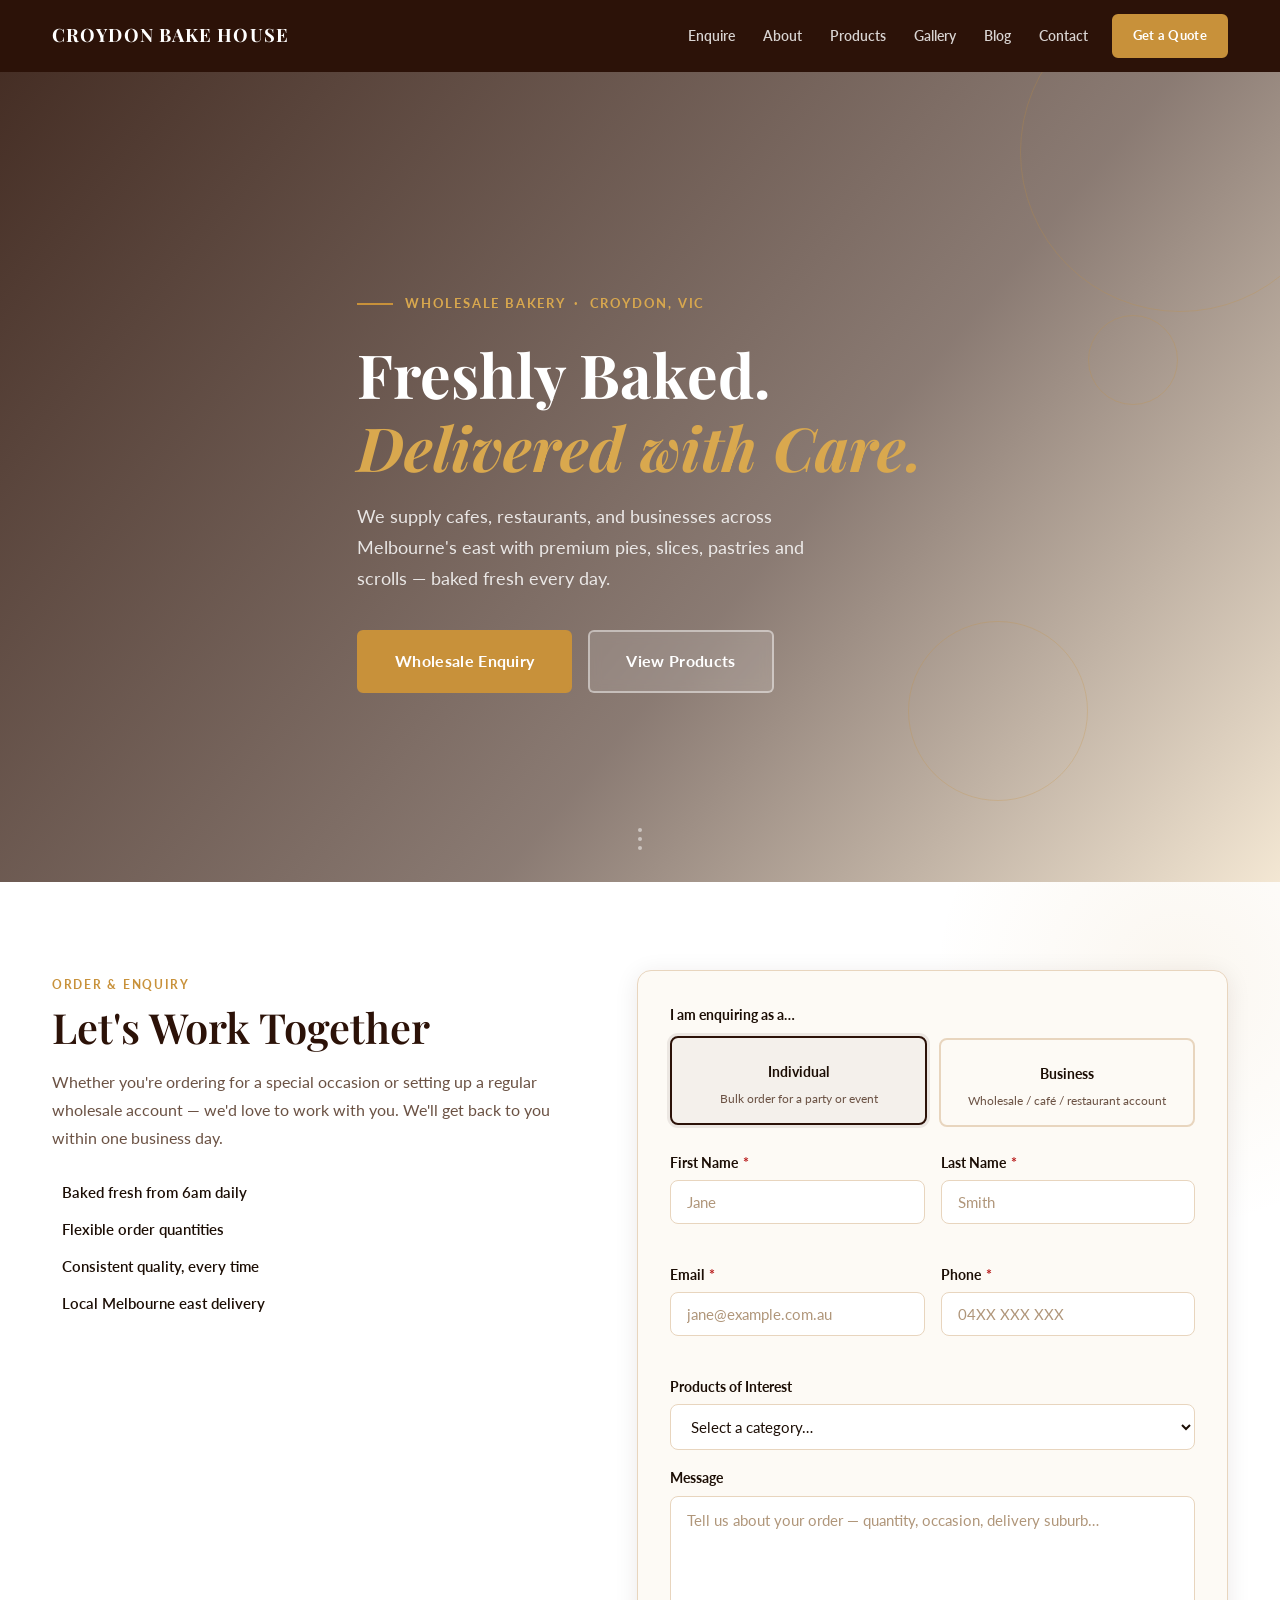
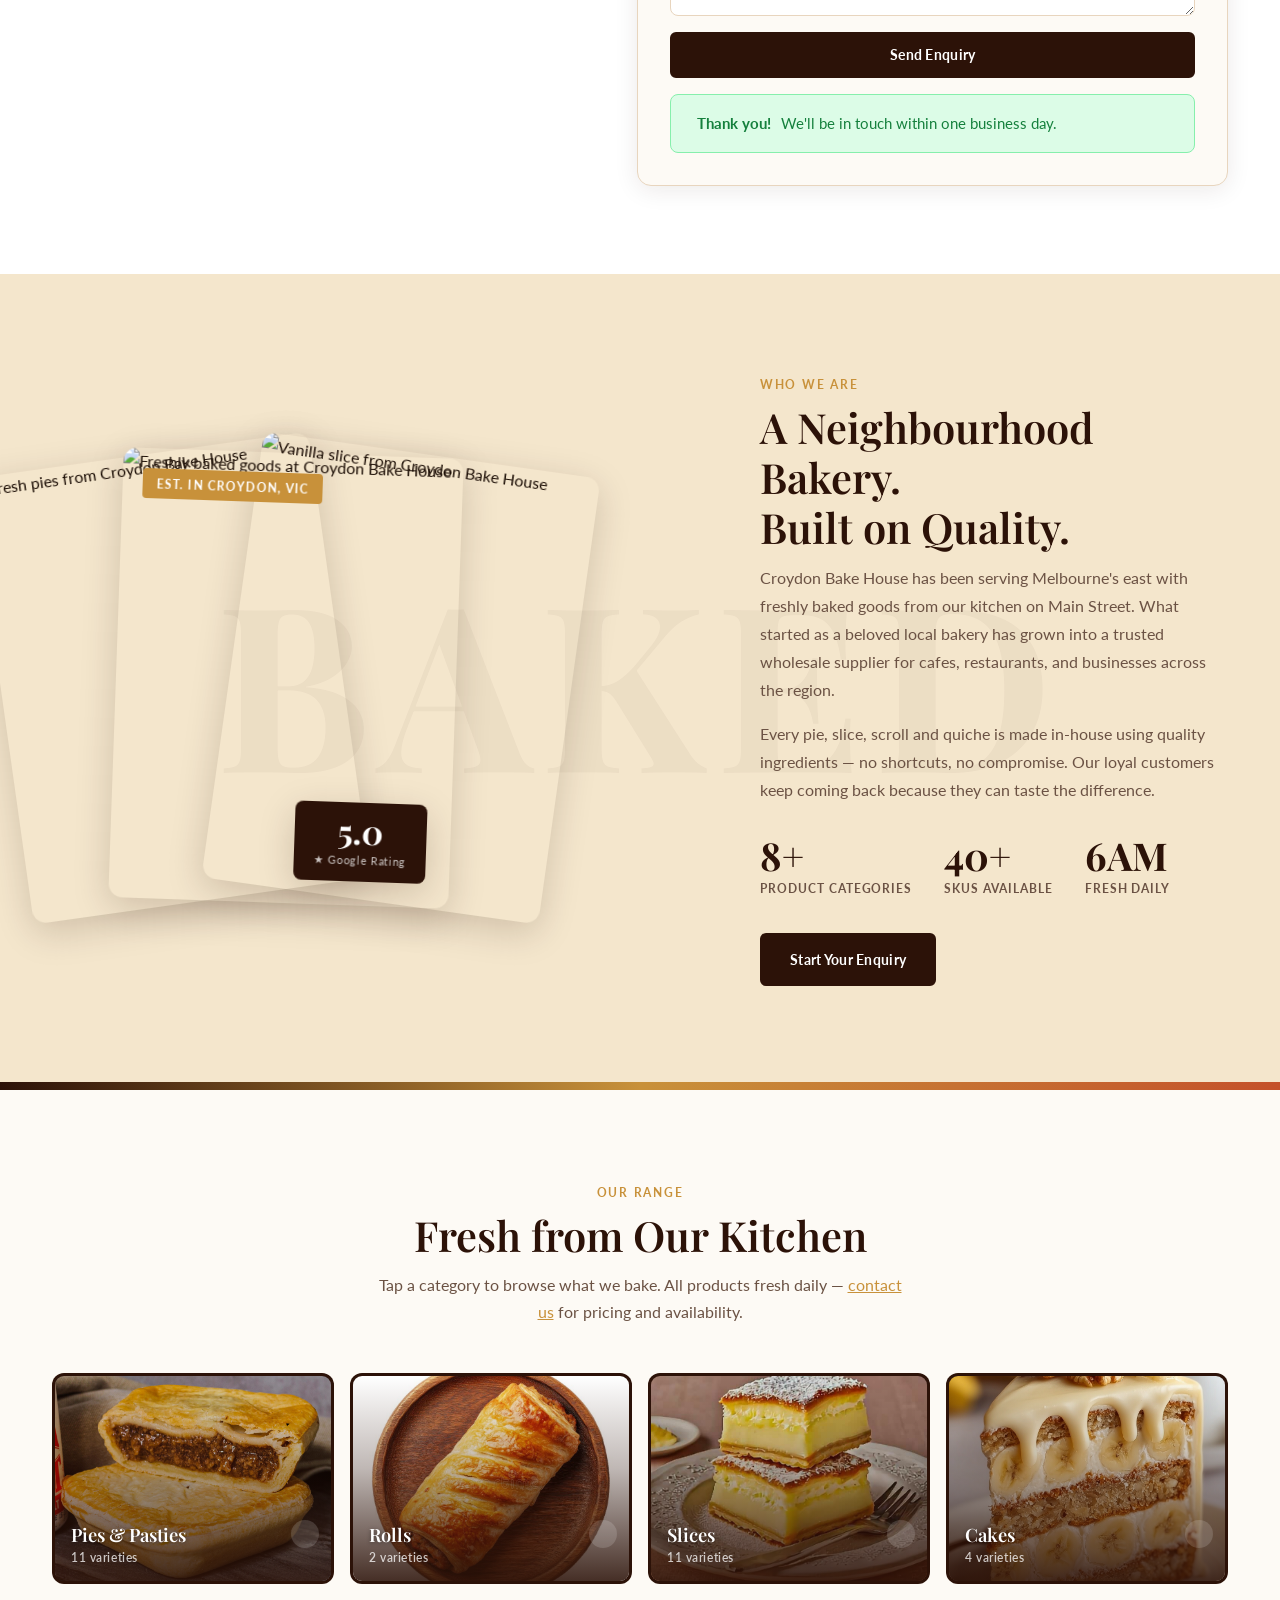
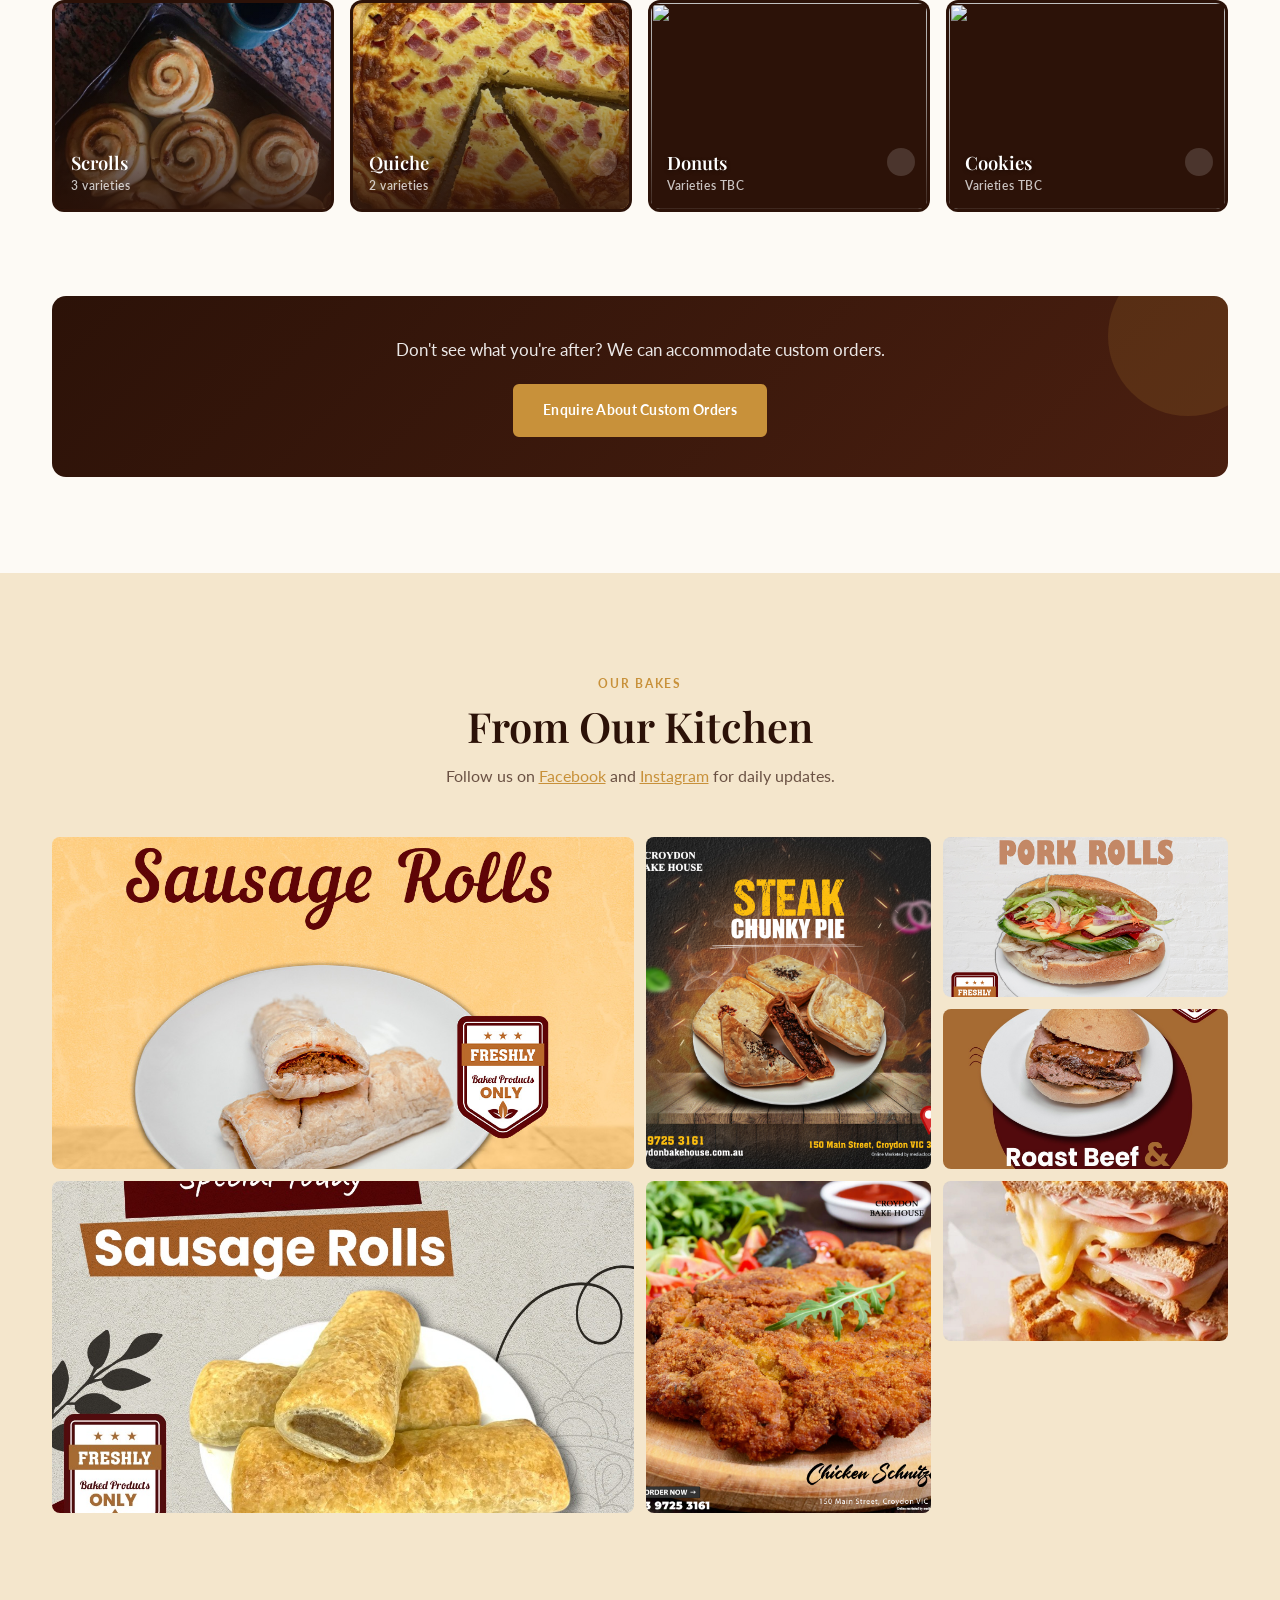
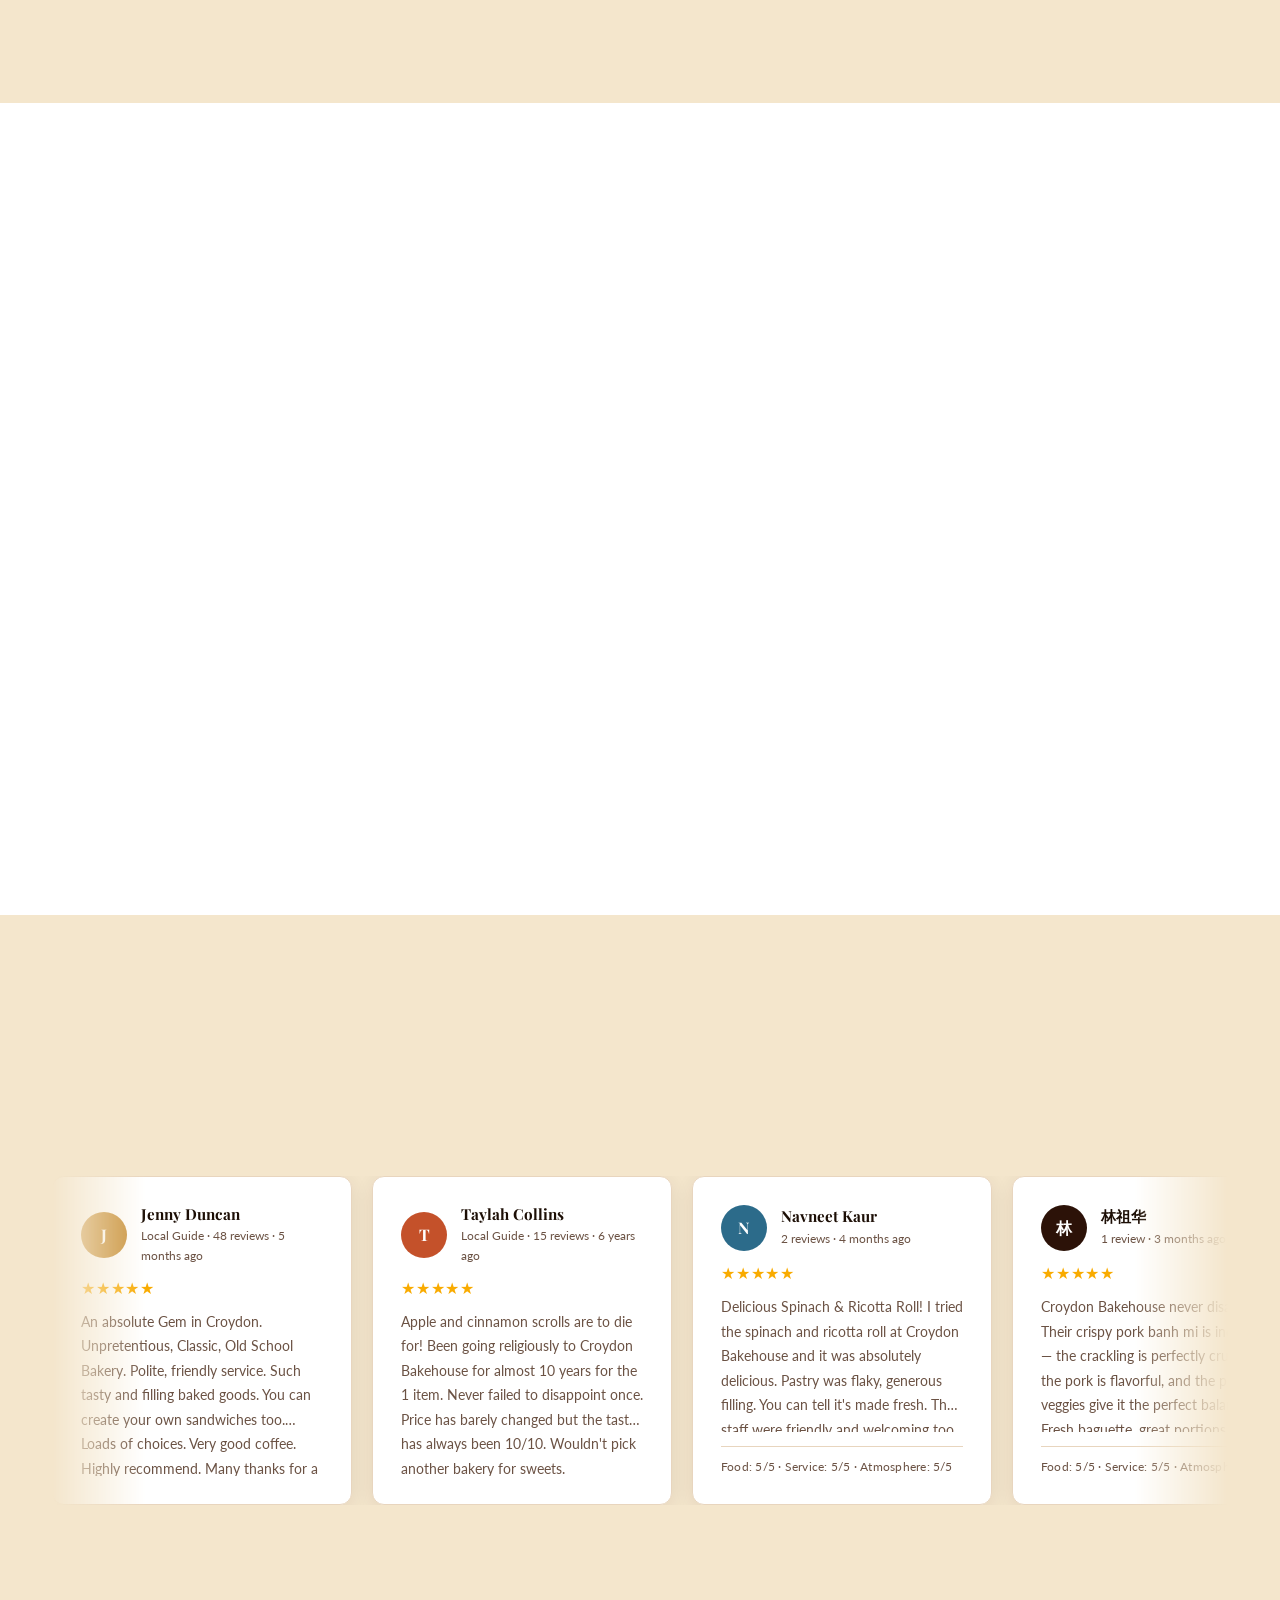
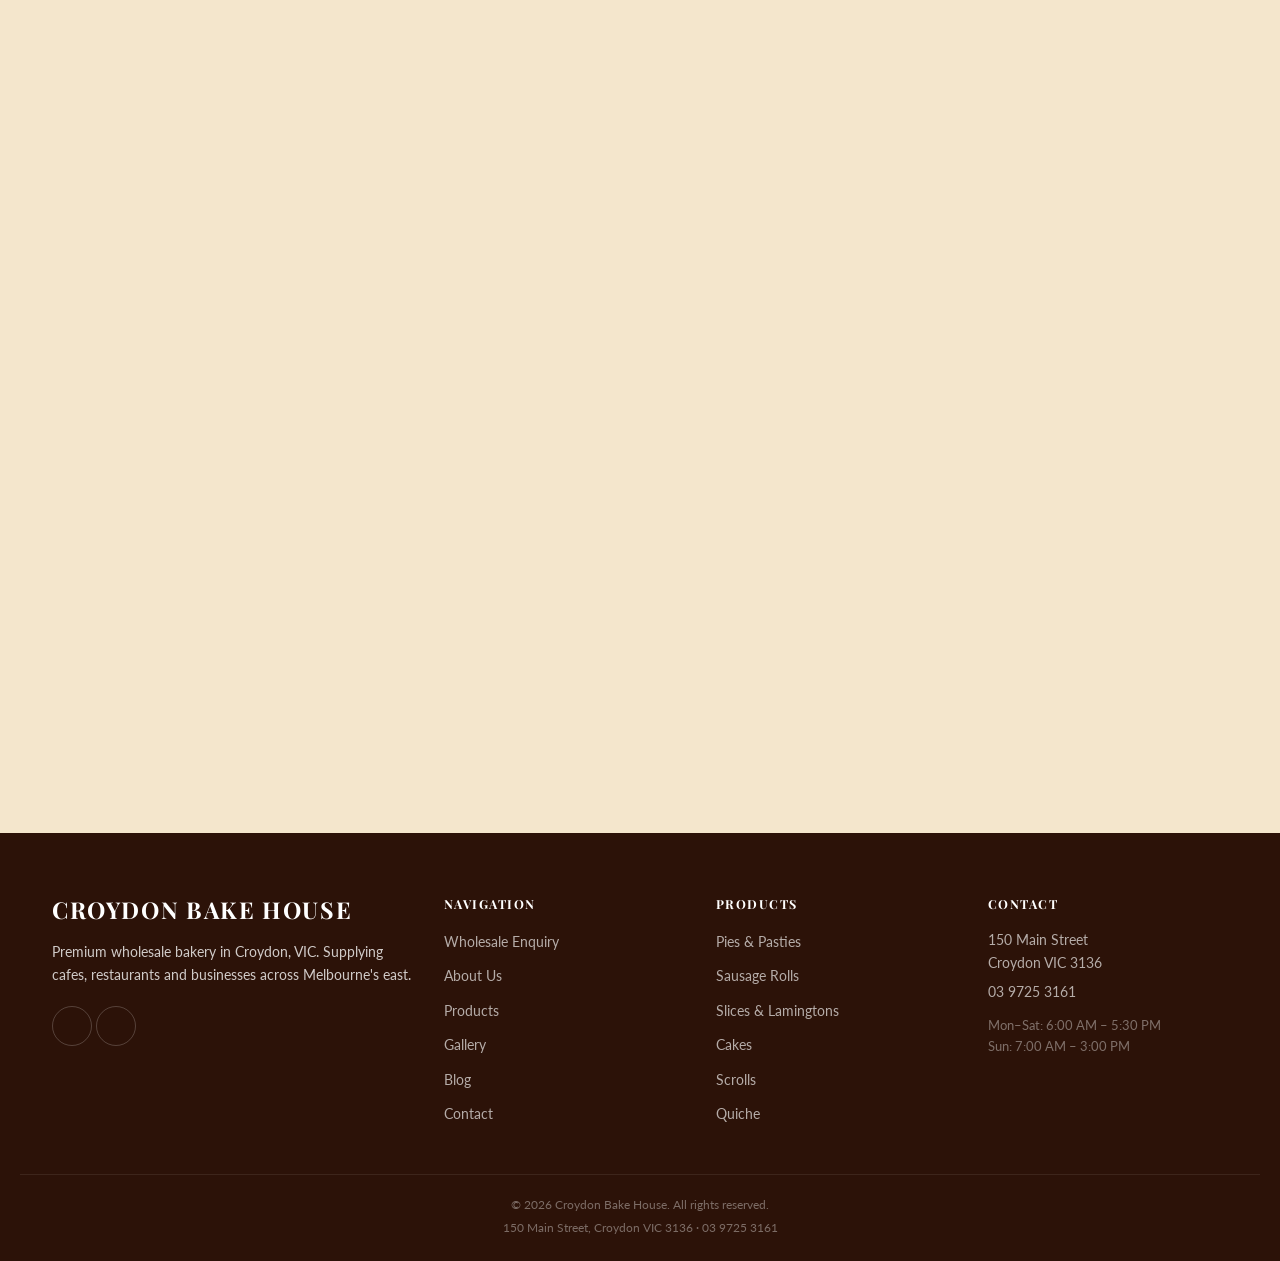
==== project/index.html @ 5c850cc6 "Initial commit: Croydon Bake House website Complete static website for Croydon Bake House wholesale " ====
<!DOCTYPE html>
<html lang="en">
<head>
  <meta charset="UTF-8" />
  <meta name="viewport" content="width=device-width, initial-scale=1.0" />
  <meta name="description" content="Croydon Bake House — Premium wholesale bakery in Croydon, VIC. Fresh pies, slices, pastries, cakes and scrolls." />
  <title>Croydon Bake House | Premium Wholesale Bakery</title>
  <link rel="preconnect" href="https://fonts.googleapis.com" />
  <link rel="preconnect" href="https://fonts.gstatic.com" crossorigin />
  <link href="https://fonts.googleapis.com/css2?family=Playfair+Display:ital,wght@0,400;0,600;0,700;1,400&family=Lato:wght@300;400;700&display=swap" rel="stylesheet" />
  <script src="https://unpkg.com/lucide@latest/dist/umd/lucide.js" defer></script>
  <link rel="stylesheet" href="styles.css" />
</head>
<body>

  <!-- PRELOADER -->
  <div class="preloader" id="preloader" aria-hidden="true">
    <div class="preloader__inner">
      <span class="preloader__logo">Croydon Bake House</span>
      <span class="preloader__bar"></span>
    </div>
  </div>

  <!-- NAV -->
  <header class="navbar" id="navbar">
    <div class="container navbar__inner">
      <a href="#home" class="navbar__logo" aria-label="Croydon Bake House Home">
        <span class="logo-wordmark">Croydon Bake House</span>
      </a>
      <button class="navbar__toggle" id="navToggle" aria-label="Open menu" aria-expanded="false">
        <span></span><span></span><span></span>
      </button>
      <nav class="navbar__nav" id="navMenu" aria-label="Main navigation">
        <a href="#enquire" class="nav-link">Enquire</a>
        <a href="#about" class="nav-link">About</a>
        <a href="#products" class="nav-link">Products</a>
        <a href="#gallery" class="nav-link">Gallery</a>
        <a href="#blog" class="nav-link">Blog</a>
        <a href="#contact" class="nav-link">Contact</a>
        <a href="#enquire" class="btn btn--gold btn--sm nav-cta">Get a Quote</a>
      </nav>
    </div>
  </header>

  <main>

    <!-- HERO -->
    <section class="hero" id="home">
      <div class="hero__overlay"></div>
      <div class="hero__decor" aria-hidden="true">
        <span class="hero__decor-circle c1"></span>
        <span class="hero__decor-circle c2"></span>
        <span class="hero__decor-circle c3"></span>
      </div>
      <div class="container hero__content">
        <div class="hero__text reveal">
          <!-- CHANGE 1: flat label, not pill -->
          <div class="hero__badge">
            <span class="hero__badge-bar"></span>
            <span>Wholesale Bakery &nbsp;·&nbsp; Croydon, VIC</span>
          </div>
          <h1 class="hero__title">Freshly Baked.<br /><em>Delivered with Care.</em></h1>
          <p class="hero__subtitle">We supply cafes, restaurants, and businesses across Melbourne's east with premium pies, slices, pastries and scrolls — baked fresh every day.</p>
          <div class="hero__ctas">
            <a href="#enquire" class="btn btn--gold btn--lg btn--shine">Wholesale Enquiry</a>
            <a href="#products" class="btn btn--ghost btn--lg">View Products</a>
          </div>
        </div>
      </div>
      <div class="hero__scroll-hint" aria-hidden="true">
        <span class="scroll-dot"></span>
        <span class="scroll-dot"></span>
        <span class="scroll-dot"></span>
      </div>
    </section>

    <!-- ENQUIRY FORM -->
    <section class="enquire" id="enquire">
      <div class="enquire__blob" aria-hidden="true"></div>
      <div class="container enquire__inner">
        <div class="enquire__copy reveal">
          <span class="section-label">Order &amp; Enquiry</span>
          <h2 class="section-title">Let's Work Together</h2>
          <p class="enquire__desc">Whether you're ordering for a special occasion or setting up a regular wholesale account — we'd love to work with you. We'll get back to you within one business day.</p>
          <ul class="enquire__perks">
            <li><i data-lucide="check-circle" aria-hidden="true"></i> Baked fresh from 6am daily</li>
            <li><i data-lucide="check-circle" aria-hidden="true"></i> Flexible order quantities</li>
            <li><i data-lucide="check-circle" aria-hidden="true"></i> Consistent quality, every time</li>
            <li><i data-lucide="check-circle" aria-hidden="true"></i> Local Melbourne east delivery</li>
          </ul>
        </div>

        <form class="enquire__form reveal" id="enquireForm" novalidate>

          <!-- CHANGE 2: Customer type toggle -->
          <div class="customer-type">
            <p class="customer-type__label">I am enquiring as a…</p>
            <div class="customer-type__options">
              <label class="type-option">
                <input type="radio" name="customerType" value="individual" id="typeIndividual" checked />
                <span class="type-option__card">
                  <i data-lucide="user" aria-hidden="true"></i>
                  <strong>Individual</strong>
                  <small>Bulk order for a party or event</small>
                </span>
              </label>
              <label class="type-option">
                <input type="radio" name="customerType" value="business" id="typeBusiness" />
                <span class="type-option__card">
                  <i data-lucide="building-2" aria-hidden="true"></i>
                  <strong>Business</strong>
                  <small>Wholesale / café / restaurant account</small>
                </span>
              </label>
            </div>
          </div>

          <div class="form-row">
            <div class="form-group">
              <label for="firstName">First Name <span class="required" aria-hidden="true">*</span></label>
              <input type="text" id="firstName" name="firstName" autocomplete="given-name" placeholder="Jane" required />
              <span class="form-error" id="firstNameError" role="alert" aria-live="polite"></span>
            </div>
            <div class="form-group">
              <label for="lastName">Last Name <span class="required" aria-hidden="true">*</span></label>
              <input type="text" id="lastName" name="lastName" autocomplete="family-name" placeholder="Smith" required />
              <span class="form-error" id="lastNameError" role="alert" aria-live="polite"></span>
            </div>
          </div>

          <!-- Business name: shown only for Business type -->
          <div class="form-group" id="businessNameGroup" style="display:none;">
            <label for="businessName">Business Name <span class="required" aria-hidden="true">*</span></label>
            <input type="text" id="businessName" name="businessName" autocomplete="organization" placeholder="Your Café Pty Ltd" />
            <span class="form-error" id="businessNameError" role="alert" aria-live="polite"></span>
          </div>

          <div class="form-row">
            <div class="form-group">
              <label for="email">Email <span class="required" aria-hidden="true">*</span></label>
              <input type="email" id="email" name="email" autocomplete="email" placeholder="jane@example.com.au" required />
              <span class="form-error" id="emailError" role="alert" aria-live="polite"></span>
            </div>
            <div class="form-group">
              <label for="phone">Phone <span class="required" aria-hidden="true">*</span></label>
              <input type="tel" id="phone" name="phone" autocomplete="tel" placeholder="04XX XXX XXX" required />
              <span class="form-error" id="phoneError" role="alert" aria-live="polite"></span>
            </div>
          </div>

          <div class="form-group">
            <label for="productInterest">Products of Interest</label>
            <select id="productInterest" name="productInterest">
              <option value="">Select a category…</option>
              <option value="pies">Pies &amp; Pasties</option>
              <option value="rolls">Sausage &amp; Spinach Rolls</option>
              <option value="slices">Slices &amp; Lamingtons</option>
              <option value="cakes">Cakes</option>
              <option value="scrolls">Scrolls</option>
              <option value="quiche">Quiche</option>
              <option value="donuts">Donuts</option>
              <option value="cookies">Cookies</option>
              <option value="mixed">Mixed / Full Range</option>
            </select>
          </div>

          <div class="form-group">
            <label for="message">Message</label>
            <textarea id="message" name="message" rows="4" placeholder="Tell us about your order — quantity, occasion, delivery suburb…"></textarea>
          </div>

          <button type="submit" class="btn btn--primary btn--full btn--shine" id="submitBtn">
            <span class="btn-text">Send Enquiry</span>
            <span class="btn-loading" hidden>Sending…</span>
          </button>

          <div class="form-success" id="formSuccess" hidden role="status" aria-live="polite">
            <i data-lucide="check-circle-2" aria-hidden="true"></i>
            <strong>Thank you!</strong> We'll be in touch within one business day.
          </div>
        </form>
      </div>
    </section>

    <!-- ABOUT -->
    <section class="about" id="about">
      <div class="about__bg-text" aria-hidden="true">BAKED</div>
      <div class="container about__inner">
        <div class="about__image-wrap reveal">
          <div class="stacked-cards">
            <div class="stacked-card stacked-card--left">
              <img src="https://images.unsplash.com/photo-1565299507177-b0ac66763828?w=600&h=780&fit=crop&q=80" alt="Fresh pies from Croydon Bake House" loading="lazy" />
            </div>
            <div class="stacked-card stacked-card--right">
              <img src="https://images.unsplash.com/photo-1563729784474-d77dbb933a9e?w=600&h=780&fit=crop&q=80" alt="Vanilla slice from Croydon Bake House" loading="lazy" />
            </div>
            <div class="stacked-card stacked-card--center">
              <img src="https://images.unsplash.com/photo-1509440159596-0249088772ff?w=600&h=780&fit=crop&q=80" alt="Freshly baked goods at Croydon Bake House" loading="lazy" />
              <div class="about__image-badge">
                <span class="badge-number">5.0</span>
                <span class="badge-label">★ Google Rating</span>
              </div>
              <div class="about__image-tag">Est. in Croydon, VIC</div>
            </div>
          </div>
        </div>
        <div class="about__copy reveal">
          <span class="section-label">Who We Are</span>
          <h2 class="section-title">A Neighbourhood Bakery.<br />Built on Quality.</h2>
          <p>Croydon Bake House has been serving Melbourne's east with freshly baked goods from our kitchen on Main Street. What started as a beloved local bakery has grown into a trusted wholesale supplier for cafes, restaurants, and businesses across the region.</p>
          <p>Every pie, slice, scroll and quiche is made in-house using quality ingredients — no shortcuts, no compromise. Our loyal customers keep coming back because they can taste the difference.</p>
          <div class="about__stats">
            <div class="stat">
              <span class="stat__num"><span class="count-up" data-target="8">0</span>+</span>
              <span class="stat__label">Product Categories</span>
            </div>
            <div class="stat">
              <span class="stat__num"><span class="count-up" data-target="40">0</span>+</span>
              <span class="stat__label">SKUs Available</span>
            </div>
            <div class="stat">
              <span class="stat__num">6AM</span>
              <span class="stat__label">Fresh Daily</span>
            </div>
          </div>
          <a href="#enquire" class="btn btn--primary btn--shine">Start Your Enquiry</a>
        </div>
      </div>
    </section>

    <!-- PRODUCTS — CHANGE 3: Category cards + in-page drawer -->
    <section class="products" id="products">
      <div class="products__bg-strip" aria-hidden="true"></div>
      <div class="container">
        <div class="section-header reveal">
          <span class="section-label">Our Range</span>
          <h2 class="section-title">Fresh from Our Kitchen</h2>
          <p class="section-subtitle">Tap a category to browse what we bake. All products fresh daily — <a href="#enquire">contact us</a> for pricing and availability.</p>
        </div>

        <div class="category-grid" id="categoryGrid">
          <button class="cat-card reveal" data-cat="pie" style="--delay:0ms" aria-expanded="false">
            <div class="cat-card__img"><img src="images/Google/steak_cheese_pie.jpg" alt="" aria-hidden="true" loading="lazy" /></div>
            <div class="cat-card__overlay"></div>
            <div class="cat-card__body">
              <h3>Pies &amp; Pasties</h3>
              <span>11 varieties</span>
              <span class="cat-card__chevron"><i data-lucide="chevron-down" aria-hidden="true"></i></span>
            </div>
          </button>

          <button class="cat-card reveal" data-cat="roll" style="--delay:60ms" aria-expanded="false">
            <div class="cat-card__img"><img src="images/Google/sausage_roll.jpg" alt="" aria-hidden="true" loading="lazy" /></div>
            <div class="cat-card__overlay"></div>
            <div class="cat-card__body">
              <h3>Rolls</h3>
              <span>2 varieties</span>
              <span class="cat-card__chevron"><i data-lucide="chevron-down" aria-hidden="true"></i></span>
            </div>
          </button>

          <button class="cat-card reveal" data-cat="slice" style="--delay:120ms" aria-expanded="false">
            <div class="cat-card__img"><img src="images/Google/vanilla_slice.jpg" alt="" aria-hidden="true" loading="lazy" /></div>
            <div class="cat-card__overlay"></div>
            <div class="cat-card__body">
              <h3>Slices</h3>
              <span>11 varieties</span>
              <span class="cat-card__chevron"><i data-lucide="chevron-down" aria-hidden="true"></i></span>
            </div>
          </button>

          <button class="cat-card reveal" data-cat="cake" style="--delay:180ms" aria-expanded="false">
            <div class="cat-card__img"><img src="images/Google/banana_cake.jpg" alt="" aria-hidden="true" loading="lazy" /></div>
            <div class="cat-card__overlay"></div>
            <div class="cat-card__body">
              <h3>Cakes</h3>
              <span>4 varieties</span>
              <span class="cat-card__chevron"><i data-lucide="chevron-down" aria-hidden="true"></i></span>
            </div>
          </button>

          <button class="cat-card reveal" data-cat="scroll" style="--delay:240ms" aria-expanded="false">
            <div class="cat-card__img"><img src="images/Google/coffee_scroll.jpg" alt="" aria-hidden="true" loading="lazy" /></div>
            <div class="cat-card__overlay"></div>
            <div class="cat-card__body">
              <h3>Scrolls</h3>
              <span>3 varieties</span>
              <span class="cat-card__chevron"><i data-lucide="chevron-down" aria-hidden="true"></i></span>
            </div>
          </button>

          <button class="cat-card reveal" data-cat="quiche" style="--delay:300ms" aria-expanded="false">
            <div class="cat-card__img"><img src="images/Google/egg_bacon_quiche.jpg" alt="" aria-hidden="true" loading="lazy" /></div>
            <div class="cat-card__overlay"></div>
            <div class="cat-card__body">
              <h3>Quiche</h3>
              <span>2 varieties</span>
              <span class="cat-card__chevron"><i data-lucide="chevron-down" aria-hidden="true"></i></span>
            </div>
          </button>

          <button class="cat-card reveal" data-cat="donut" style="--delay:360ms" aria-expanded="false">
            <div class="cat-card__img"><img src="https://images.unsplash.com/photo-1551024601-bec78aea704b?w=500&h=360&fit=crop&q=80" alt="" aria-hidden="true" loading="lazy" /></div>
            <div class="cat-card__overlay"></div>
            <div class="cat-card__body">
              <h3>Donuts</h3>
              <span>Varieties TBC</span>
              <span class="cat-card__chevron"><i data-lucide="chevron-down" aria-hidden="true"></i></span>
            </div>
          </button>

          <button class="cat-card reveal" data-cat="cookie" style="--delay:420ms" aria-expanded="false">
            <div class="cat-card__img"><img src="https://images.unsplash.com/photo-1499636136210-6f4ee915583e?w=500&h=360&fit=crop&q=80" alt="" aria-hidden="true" loading="lazy" /></div>
            <div class="cat-card__overlay"></div>
            <div class="cat-card__body">
              <h3>Cookies</h3>
              <span>Varieties TBC</span>
              <span class="cat-card__chevron"><i data-lucide="chevron-down" aria-hidden="true"></i></span>
            </div>
          </button>
        </div>

        <!-- In-page product drawer -->
        <div class="product-drawer" id="productDrawer">
          <div class="product-drawer__header">
            <h3 class="product-drawer__title" id="drawerTitle"></h3>
            <button class="product-drawer__close" id="drawerClose" aria-label="Close product list">
              <i data-lucide="x" aria-hidden="true"></i>
            </button>
          </div>
          <div class="product-grid" id="productGrid"></div>
        </div>

        <div class="products__cta reveal">
          <p>Don't see what you're after? We can accommodate custom orders.</p>
          <a href="#enquire" class="btn btn--gold btn--shine">Enquire About Custom Orders</a>
        </div>
      </div>
    </section>

    <!-- GALLERY -->
    <section class="gallery" id="gallery">
      <div class="container">
        <div class="section-header reveal">
          <span class="section-label">Our Bakes</span>
          <h2 class="section-title">From Our Kitchen</h2>
          <p class="section-subtitle">Follow us on <a href="https://www.facebook.com/croydonbakehouse" target="_blank" rel="noopener noreferrer">Facebook</a> and <a href="https://www.instagram.com/croydonbakehouse/" target="_blank" rel="noopener noreferrer">Instagram</a> for daily updates.</p>
        </div>
        <div class="bento-grid">
          <div class="bento-item bento-item--2x2 reveal" style="--delay:0ms" data-title="Fresh from the Oven" data-desc="Handcrafted baked goods made fresh every morning">
            <img src="images/Faccebook/472209520_614400564437337_171300329878224338_n.jpg" alt="Fresh baked goods from Croydon Bake House" loading="lazy" />
            <div class="bento-item__overlay"><div class="bento-item__info"><h3>Fresh from the Oven</h3><p>Handcrafted fresh every morning</p></div></div>
          </div>
          <div class="bento-item bento-item--1x2 reveal" style="--delay:60ms" data-title="Our Kitchen" data-desc="Every item made in-house with quality ingredients">
            <img src="images/Faccebook/472276755_613906097820117_6489471636230370131_n.jpg" alt="Croydon Bake House kitchen creations" loading="lazy" />
            <div class="bento-item__overlay"><div class="bento-item__info"><h3>Our Kitchen</h3><p>Made in-house, every day</p></div></div>
          </div>
          <div class="bento-item reveal" style="--delay:90ms" data-title="Baked Daily" data-desc="Warm from our oven every single morning">
            <img src="images/Faccebook/472745866_615882104289183_1245264976695278782_n.jpg" alt="Daily baked goods at Croydon Bake House" loading="lazy" />
            <div class="bento-item__overlay"><div class="bento-item__info"><h3>Baked Daily</h3><p>Warm from our oven every morning</p></div></div>
          </div>
          <div class="bento-item reveal" style="--delay:120ms" data-title="Quality Ingredients" data-desc="No shortcuts — quality in every bite">
            <img src="images/Faccebook/470634693_602192772324783_5183989296729995826_n.jpg" alt="Quality baked goods from Croydon Bake House" loading="lazy" />
            <div class="bento-item__overlay"><div class="bento-item__info"><h3>Quality Ingredients</h3><p>No shortcuts, every time</p></div></div>
          </div>
          <div class="bento-item bento-item--2x2 reveal" style="--delay:150ms" data-title="Croydon's Favourite" data-desc="Loved by locals and businesses across Melbourne's east">
            <img src="images/Faccebook/470189758_599986329212094_4034607707299806881_n.jpg" alt="Croydon Bake House favourites" loading="lazy" />
            <div class="bento-item__overlay"><div class="bento-item__info"><h3>Croydon's Favourite</h3><p>Loved across Melbourne's east</p></div></div>
          </div>
          <div class="bento-item bento-item--1x2 reveal" style="--delay:210ms" data-title="Wholesale Ready" data-desc="Fresh supply for cafes, restaurants and businesses">
            <img src="images/Faccebook/484509851_688577053693190_2938101032001209328_n.jpg" alt="Wholesale baked goods from Croydon Bake House" loading="lazy" />
            <div class="bento-item__overlay"><div class="bento-item__info"><h3>Wholesale Ready</h3><p>Fresh supply for your business</p></div></div>
          </div>
          <div class="bento-item reveal" style="--delay:270ms" data-title="Made with Care" data-desc="Every product crafted with care and attention">
            <img src="images/Faccebook/484803765_688567750360787_5318546032055170835_n.jpg" alt="Croydon Bake House baked with care" loading="lazy" />
            <div class="bento-item__overlay"><div class="bento-item__info"><h3>Made with Care</h3><p>Crafted with care and attention</p></div></div>
          </div>
          <div class="bento-item reveal" style="--delay:300ms" data-title="Our Signature Range" data-desc="Pies, slices, scrolls and more — all baked in-house">
            <img src="images/Faccebook/470584863_600098525867541_182874329154716730_n.jpg" alt="Croydon Bake House signature range" loading="lazy" />
            <div class="bento-item__overlay"><div class="bento-item__info"><h3>Our Signature Range</h3><p>Pies, slices, scrolls &amp; more</p></div></div>
          </div>
        </div>
        <div class="gallery__cta reveal">
          <a href="https://www.facebook.com/croydonbakehouse" target="_blank" rel="noopener noreferrer" class="btn btn--outline btn--shine">
            <i data-lucide="facebook" aria-hidden="true"></i> View More on Facebook
          </a>
          <a href="https://www.instagram.com/croydonbakehouse/" target="_blank" rel="noopener noreferrer" class="btn btn--outline btn--shine">
            <i data-lucide="instagram" aria-hidden="true"></i> Follow on Instagram
          </a>
        </div>
      </div>

      <!-- Bento Modal -->
      <div class="bento-modal" id="bentoModal" role="dialog" aria-modal="true" aria-label="Image viewer">
        <div class="bento-modal__backdrop" id="bentoBackdrop"></div>
        <button class="bento-modal__close" id="bentoClose" aria-label="Close"><i data-lucide="x" aria-hidden="true"></i></button>
        <div class="bento-modal__content">
          <div class="bento-modal__img-wrap">
            <img src="" alt="" id="bentoModalImg" />
            <div class="bento-modal__img-info">
              <h3 id="bentoModalTitle"></h3>
              <p id="bentoModalDesc"></p>
            </div>
          </div>
        </div>
        <div class="bento-dock" id="bentoDock">
          <div class="bento-dock__inner" id="bentoDockInner"></div>
        </div>
      </div>
    </section>

    <!-- BLOG -->
    <section class="blog" id="blog">
      <div class="container">
        <div class="section-header reveal">
          <span class="section-label">Latest News</span>
          <h2 class="section-title">From the Bakehouse</h2>
          <p class="section-subtitle">Tips, stories, and updates from our kitchen.</p>
        </div>
        <div class="blog-grid">
          <article class="blog-card reveal" style="--delay:0ms">
            <div class="blog-card__img-wrap"><img src="https://images.unsplash.com/photo-1509440159596-0249088772ff?w=600&h=380&fit=crop&q=80" alt="Baker preparing dough" loading="lazy" /><span class="blog-card__category">Wholesale Tips</span></div>
            <div class="blog-card__body"><time class="blog-card__date" datetime="2026-03-15">March 15, 2026</time><h3><a href="#">How to Choose the Right Bakery Supplier for Your Café</a></h3><p>Selecting a reliable wholesale bakery partner is one of the most important decisions a café owner makes. Here's what to look for…</p><a href="#" class="read-more">Read More <i data-lucide="arrow-right" aria-hidden="true"></i></a></div>
          </article>
          <article class="blog-card reveal" style="--delay:100ms">
            <div class="blog-card__img-wrap"><img src="https://images.unsplash.com/photo-1563729784474-d77dbb933a9e?w=600&h=380&fit=crop&q=80" alt="Vanilla slice" loading="lazy" /><span class="blog-card__category">Behind the Scenes</span></div>
            <div class="blog-card__body"><time class="blog-card__date" datetime="2026-03-01">March 1, 2026</time><h3><a href="#">Why Our Vanilla Slice Has a Cult Following in Croydon</a></h3><p>It starts with real custard, real pastry, and a recipe we've quietly perfected. Here's the story behind our most requested product…</p><a href="#" class="read-more">Read More <i data-lucide="arrow-right" aria-hidden="true"></i></a></div>
          </article>
          <article class="blog-card reveal" style="--delay:200ms">
            <div class="blog-card__img-wrap"><img src="https://images.unsplash.com/photo-1586985289906-406988974504?w=600&h=380&fit=crop&q=80" alt="Sausage rolls" loading="lazy" /><span class="blog-card__category">Seasonal</span></div>
            <div class="blog-card__body"><time class="blog-card__date" datetime="2026-02-14">February 14, 2026</time><h3><a href="#">New Autumn Menu: Butter Chicken Pie &amp; More</a></h3><p>As the weather cools, we're introducing comforting new flavours to our wholesale range. Say hello to our butter chicken pie and seasonal specials…</p><a href="#" class="read-more">Read More <i data-lucide="arrow-right" aria-hidden="true"></i></a></div>
          </article>
        </div>
      </div>
    </section>

    <!-- REVIEWS CAROUSEL -->
    <section class="reviews" id="reviews">
      <div class="container">
        <div class="section-header reveal">
          <span class="section-label">What Our Customers Say</span>
          <h2 class="section-title">Loved by the Community</h2>
          <div class="reviews__google-badge">
            <span class="reviews__stars">★★★★★</span>
            <span class="reviews__score">5.0 on Google Reviews</span>
          </div>
        </div>

        <div class="reviews-carousel">
          <div class="reviews-viewport">
            <div class="reviews-track" id="reviewsTrack">

              <div class="review-card">
                <div class="review-card__header">
                  <div class="review-card__avatar" style="background:#C8913A;">J</div>
                  <div>
                    <strong class="review-card__name">Jenny Duncan</strong>
                    <span class="review-card__meta">Local Guide · 48 reviews · 5 months ago</span>
                  </div>
                </div>
                <div class="review-card__stars">★★★★★</div>
                <p class="review-card__text">An absolute Gem in Croydon. Unpretentious, Classic, Old School Bakery. Polite, friendly service. Such tasty and filling baked goods. You can create your own sandwiches too. Loads of choices. Very good coffee. Highly recommend. Many thanks for a great lunch!</p>
              </div>

              <div class="review-card">
                <div class="review-card__header">
                  <div class="review-card__avatar" style="background:#C4512A;">T</div>
                  <div>
                    <strong class="review-card__name">Taylah Collins</strong>
                    <span class="review-card__meta">Local Guide · 15 reviews · 6 years ago</span>
                  </div>
                </div>
                <div class="review-card__stars">★★★★★</div>
                <p class="review-card__text">Apple and cinnamon scrolls are to die for! Been going religiously to Croydon Bakehouse for almost 10 years for the 1 item. Never failed to disappoint once. Price has barely changed but the taste has always been 10/10. Wouldn't pick another bakery for sweets.</p>
              </div>

              <div class="review-card">
                <div class="review-card__header">
                  <div class="review-card__avatar" style="background:#2C6B8A;">N</div>
                  <div>
                    <strong class="review-card__name">Navneet Kaur</strong>
                    <span class="review-card__meta">2 reviews · 4 months ago</span>
                  </div>
                </div>
                <div class="review-card__stars">★★★★★</div>
                <p class="review-card__text">Delicious Spinach &amp; Ricotta Roll! I tried the spinach and ricotta roll at Croydon Bakehouse and it was absolutely delicious. Pastry was flaky, generous filling. You can tell it's made fresh. The staff were friendly and welcoming too. Definitely one of the best savoury rolls I've had in a long time!</p>
                <span class="review-card__tag">Food: 5/5 · Service: 5/5 · Atmosphere: 5/5</span>
              </div>

              <div class="review-card">
                <div class="review-card__header">
                  <div class="review-card__avatar" style="background:#2C1208;">林</div>
                  <div>
                    <strong class="review-card__name">林祖华</strong>
                    <span class="review-card__meta">1 review · 3 months ago</span>
                  </div>
                </div>
                <div class="review-card__stars">★★★★★</div>
                <p class="review-card__text">Croydon Bakehouse never disappoints! Their crispy pork banh mi is incredible — the crackling is perfectly crunchy, the pork is flavorful, and the pickled veggies give it the perfect balance. Fresh baguette, great portions, and friendly service. Highly recommend!</p>
                <span class="review-card__tag">Food: 5/5 · Service: 5/5 · Atmosphere: 5/5</span>
              </div>

              <div class="review-card">
                <div class="review-card__header">
                  <div class="review-card__avatar" style="background:#4A7C3F;">L</div>
                  <div>
                    <strong class="review-card__name">Ling Li</strong>
                    <span class="review-card__meta">3 reviews · 4 months ago</span>
                  </div>
                </div>
                <div class="review-card__stars">★★★★★</div>
                <p class="review-card__text">Excellent Service and Care at Croydon Bakehouse! The staff were incredibly friendly. What really stood out was how kind and attentive they were towards elderly customers — taking the time to chat, help with orders, and make everyone feel welcome. The food was delicious too!</p>
                <span class="review-card__tag">Food: 5/5 · Service: 5/5 · Atmosphere: 5/5</span>
              </div>

              <div class="review-card">
                <div class="review-card__header">
                  <div class="review-card__avatar" style="background:#8B4513;">M</div>
                  <div>
                    <strong class="review-card__name">MasterXdatoy</strong>
                    <span class="review-card__meta">5 reviews · a month ago</span>
                  </div>
                </div>
                <div class="review-card__stars">★★★★★</div>
                <p class="review-card__text">Easily the best banh mi's I have tried. The pork is cut fresh so it's still nice and juicy. The portions are generous with the pork being cut into large cubes. The crackling had a perfect texture and all around tastes so good.</p>
                <span class="review-card__tag">Food: 5/5 · Service: 5/5 · Atmosphere: 5/5</span>
              </div>

              <div class="review-card">
                <div class="review-card__header">
                  <div class="review-card__avatar" style="background:#6B4226;">C</div>
                  <div>
                    <strong class="review-card__name">Chantelle Dye</strong>
                    <span class="review-card__meta">Local Guide · 40 reviews · 11 months ago</span>
                  </div>
                </div>
                <div class="review-card__stars">★★★★★</div>
                <p class="review-card__text">Best bakery in area. Friendly, prompt service with plenty of staff who are helpful. So fresh and delicious food made to order. Best schnitzel roll I ever had! Yum!</p>
                <span class="review-card__tag">Food: 5/5 · Service: 5/5 · Atmosphere: 3/5</span>
              </div>

              <div class="review-card">
                <div class="review-card__header">
                  <div class="review-card__avatar" style="background:#7A3B6E;">V</div>
                  <div>
                    <strong class="review-card__name">Veerpal Kaur</strong>
                    <span class="review-card__meta">4 reviews · 7 months ago</span>
                  </div>
                </div>
                <div class="review-card__stars">★★★★★</div>
                <p class="review-card__text">I must say best banh mi roll and the lady was prepared — that area is fully cleaned and looks so hygienic. Great experience every time.</p>
                <span class="review-card__tag">Dine in · $20–40</span>
              </div>

            </div>
          </div>
          <button class="reviews-btn reviews-btn--prev" id="reviewsPrev" aria-label="Previous review">
            <i data-lucide="chevron-left" aria-hidden="true"></i>
          </button>
          <button class="reviews-btn reviews-btn--next" id="reviewsNext" aria-label="Next review">
            <i data-lucide="chevron-right" aria-hidden="true"></i>
          </button>
        </div>
        <div class="reviews-dots" id="reviewsDots"></div>

        <div class="reviews__cta reveal">
          <a href="https://g.page/r/croydonbakehouse/review" target="_blank" rel="noopener noreferrer" class="btn btn--outline btn--shine">
            <i data-lucide="star" aria-hidden="true"></i> Leave Us a Review
          </a>
        </div>
      </div>
    </section>

    <!-- CONTACT + MAP -->
    <section class="contact" id="contact">
      <div class="container contact__inner">
        <div class="contact__info reveal">
          <span class="section-label">Get in Touch</span>
          <h2 class="section-title">Find Us</h2>
          <ul class="contact__details">
            <li><i data-lucide="map-pin" aria-hidden="true"></i><div><strong>Address</strong><span>150 Main Street, Croydon VIC 3136</span></div></li>
            <li><i data-lucide="phone" aria-hidden="true"></i><div><strong>Phone</strong><a href="tel:0397253161">03 9725 3161</a></div></li>
            <li><i data-lucide="clock" aria-hidden="true"></i><div><strong>Trading Hours</strong><span>Mon – Sat: 6:00 AM – 5:30 PM</span><span>Sunday: 7:00 AM – 3:00 PM</span></div></li>
            <li><i data-lucide="facebook" aria-hidden="true"></i><div><strong>Facebook</strong><a href="https://www.facebook.com/croydonbakehouse" target="_blank" rel="noopener noreferrer">@croydonbakehouse</a></div></li>
            <li><i data-lucide="instagram" aria-hidden="true"></i><div><strong>Instagram</strong><a href="https://www.instagram.com/croydonbakehouse/" target="_blank" rel="noopener noreferrer">@croydonbakehouse</a></div></li>
          </ul>
          <a href="#enquire" class="btn btn--primary btn--shine">Make a Wholesale Enquiry</a>
        </div>
        <div class="contact__map reveal">
          <iframe src="https://www.google.com/maps/embed?pb=!1m18!1m12!1m3!1d3147.384!2d145.2788!3d-37.7974!2m3!1f0!2f0!3f0!3m2!1i1024!2i768!4f13.1!3m3!1m2!1s0x6ad63a9ab484f1a5%3A0x32af326d9aa37c65!2sCroydon+Bake+House!5e0!3m2!1sen!2sau!4v1710000000000!5m2!1sen!2sau" width="100%" height="100%" style="border:0;" allowfullscreen="" loading="lazy" referrerpolicy="no-referrer-when-downgrade" title="Croydon Bake House on Google Maps"></iframe>
        </div>
      </div>
    </section>

  </main>

  <footer class="footer">
    <div class="container footer__inner">
      <div class="footer__brand">
        <span class="logo-wordmark logo-wordmark--lg">Croydon Bake House</span>
        <p>Premium wholesale bakery in Croydon, VIC. Supplying cafes, restaurants and businesses across Melbourne's east.</p>
        <a href="https://www.facebook.com/croydonbakehouse" target="_blank" rel="noopener noreferrer" class="footer__social" aria-label="Facebook"><i data-lucide="facebook" aria-hidden="true"></i></a>
        <a href="https://www.instagram.com/croydonbakehouse/" target="_blank" rel="noopener noreferrer" class="footer__social" aria-label="Instagram"><i data-lucide="instagram" aria-hidden="true"></i></a>
      </div>
      <div class="footer__links"><h4>Navigation</h4><ul><li><a href="#enquire">Wholesale Enquiry</a></li><li><a href="#about">About Us</a></li><li><a href="#products">Products</a></li><li><a href="#gallery">Gallery</a></li><li><a href="#blog">Blog</a></li><li><a href="#contact">Contact</a></li></ul></div>
      <div class="footer__links"><h4>Products</h4><ul><li><a href="#products">Pies &amp; Pasties</a></li><li><a href="#products">Sausage Rolls</a></li><li><a href="#products">Slices &amp; Lamingtons</a></li><li><a href="#products">Cakes</a></li><li><a href="#products">Scrolls</a></li><li><a href="#products">Quiche</a></li></ul></div>
      <div class="footer__contact"><h4>Contact</h4><p>150 Main Street<br />Croydon VIC 3136</p><a href="tel:0397253161">03 9725 3161</a><p class="footer__hours">Mon–Sat: 6:00 AM – 5:30 PM<br />Sun: 7:00 AM – 3:00 PM</p></div>
    </div>
    <div class="footer__bottom"><div class="container"><p>&copy; <span id="footerYear"></span> Croydon Bake House. All rights reserved.</p><p>150 Main Street, Croydon VIC 3136 · 03 9725 3161</p></div></div>
  </footer>

  <button class="back-to-top" id="backToTop" aria-label="Back to top"><i data-lucide="chevron-up" aria-hidden="true"></i></button>
  <script src="script.js"></script>
</body>
</html>
---- project/styles.css ----
/* ════════════════════════════════════════════
   CROYDON BAKE HOUSE — Design System v2
   Warm Artisan Minimalism + Animation Layer
════════════════════════════════════════════ */

/* ── Tokens ──────────────────────────────── */
:root {
  --color-primary:        #2C1208;
  --color-primary-light:  #3D1A0A;
  --color-gold:           #C8913A;
  --color-gold-light:     #D9A84E;
  --color-gold-pale:      #F5DFA8;
  --color-terracotta:     #C4512A;
  --color-cream:          #F4E6CC;
  --color-cream-dark:     #EDD9B0;
  --color-bg:             #FDFAF5;
  --color-bg-alt:         #F4E6CC;
  --color-text:           #1C0E05;
  --color-text-muted:     #6B5244;
  --color-white:          #FFFFFF;
  --color-border:         #E8D5BE;
  --color-error:          #B91C1C;
  --color-success:        #15803D;

  --font-heading: 'Playfair Display', Georgia, serif;
  --font-body:    'Lato', 'Helvetica Neue', Arial, sans-serif;

  --radius-sm:   4px;
  --radius-md:   8px;
  --radius-lg:   14px;
  --radius-card: 12px;
  --radius-btn:  6px;

  --shadow-sm:    0 1px 4px rgba(44,18,8,0.07);
  --shadow-card:  0 4px 24px rgba(44,18,8,0.09);
  --shadow-hover: 0 10px 36px rgba(44,18,8,0.18);
  --shadow-gold:  0 6px 24px rgba(200,145,58,0.35);

  --ease-out: cubic-bezier(0.22, 1, 0.36, 1);
  --ease-spring: cubic-bezier(0.34, 1.56, 0.64, 1);

  --nav-height: 72px;
  --container-max: 1240px;
  --container-pad: 1.5rem;
}

/* ── Reset ───────────────────────────────── */
*, *::before, *::after { box-sizing: border-box; margin: 0; padding: 0; }
html { scroll-behavior: smooth; font-size: 16px; }
body { font-family: var(--font-body); background: var(--color-bg); color: var(--color-text); line-height: 1.65; -webkit-font-smoothing: antialiased; overflow-x: hidden; }
img { display: block; max-width: 100%; height: auto; }
a { color: inherit; text-decoration: none; }
ul { list-style: none; }
button { cursor: pointer; font-family: var(--font-body); border: none; background: none; }

/* ── Container ───────────────────────────── */
.container { max-width: var(--container-max); margin: 0 auto; padding: 0 var(--container-pad); }

/* ── Typography ──────────────────────────── */
h1, h2, h3, h4 { font-family: var(--font-heading); line-height: 1.2; color: var(--color-primary); }
h1 { font-size: clamp(2.2rem, 5.5vw, 3.8rem); font-weight: 700; }
h2 { font-size: clamp(1.6rem, 3.5vw, 2.6rem); font-weight: 600; }
h3 { font-size: clamp(1rem, 2vw, 1.2rem); font-weight: 600; }

.section-label {
  display: inline-block;
  font-size: 0.72rem;
  font-weight: 700;
  letter-spacing: 0.15em;
  text-transform: uppercase;
  color: var(--color-gold);
  margin-bottom: 0.5rem;
}
.section-title { margin-bottom: 0.75rem; }
.section-subtitle { color: var(--color-text-muted); max-width: 540px; font-size: 1rem; }
.section-subtitle a { color: var(--color-gold); text-decoration: underline; }
.section-header { text-align: center; margin-bottom: 3rem; }
.section-header .section-subtitle { margin: 0 auto; }

/* ── Scroll Reveal ───────────────────────── */
.reveal {
  opacity: 0;
  transform: translateY(28px);
  transition: opacity 0.65s var(--ease-out), transform 0.65s var(--ease-out);
  transition-delay: var(--delay, 0ms);
}
.reveal.is-visible {
  opacity: 1;
  transform: translateY(0);
}

/* ── Buttons — Change 4: animated ───────── */
.btn {
  display: inline-flex;
  align-items: center;
  gap: 0.5rem;
  padding: 0.8rem 1.75rem;
  border-radius: var(--radius-btn);
  font-family: var(--font-body);
  font-size: 0.9rem;
  font-weight: 700;
  letter-spacing: 0.02em;
  cursor: pointer;
  border: 2px solid transparent;
  position: relative;
  overflow: hidden;
  transition:
    background-color 220ms ease,
    color 220ms ease,
    border-color 220ms ease,
    box-shadow 220ms ease,
    transform 180ms var(--ease-spring);
  min-height: 44px;
  z-index: 0;
}
.btn:focus-visible { outline: 3px solid var(--color-gold); outline-offset: 3px; }
.btn:active { transform: scale(0.95) !important; }
.btn svg { width: 16px; height: 16px; flex-shrink: 0; }

/* Shine sweep on hover */
.btn--shine::after {
  content: '';
  position: absolute;
  inset: 0;
  background: linear-gradient(105deg, transparent 40%, rgba(255,255,255,0.28) 50%, transparent 60%);
  transform: translateX(-100%);
  transition: transform 0.45s ease;
  z-index: 1;
  pointer-events: none;
}
.btn--shine:hover::after { transform: translateX(100%); }

.btn--primary {
  background: var(--color-primary);
  color: var(--color-white);
  border-color: var(--color-primary);
}
.btn--primary:hover { background: var(--color-primary-light); box-shadow: var(--shadow-hover); transform: translateY(-2px); }

.btn--gold {
  background: var(--color-gold);
  color: var(--color-white);
  border-color: var(--color-gold);
}
.btn--gold:hover { background: var(--color-gold-light); box-shadow: var(--shadow-gold); transform: translateY(-2px); }

.btn--ghost {
  background: rgba(255,255,255,0.13);
  color: var(--color-white);
  border-color: rgba(255,255,255,0.45);
  backdrop-filter: blur(6px);
}
.btn--ghost:hover { background: rgba(255,255,255,0.22); border-color: rgba(255,255,255,0.75); transform: translateY(-2px); }

.btn--outline {
  background: transparent;
  color: var(--color-primary);
  border-color: var(--color-primary);
}
.btn--outline:hover { background: var(--color-primary); color: var(--color-white); transform: translateY(-2px); box-shadow: var(--shadow-hover); }

.btn--terracotta {
  background: var(--color-terracotta);
  color: var(--color-white);
  border-color: var(--color-terracotta);
}
.btn--terracotta:hover { background: #D4623B; box-shadow: 0 6px 24px rgba(196,81,42,0.35); transform: translateY(-2px); }

.btn--lg { padding: 1rem 2.25rem; font-size: 1rem; }
.btn--sm { padding: 0.55rem 1.2rem; font-size: 0.82rem; }
.btn--full { width: 100%; justify-content: center; }

/* ── Preloader ───────────────────────────── */
.preloader {
  position: fixed;
  inset: 0;
  z-index: 99999;
  background: var(--color-primary);
  display: flex;
  align-items: center;
  justify-content: center;
  transition: transform 1s cubic-bezier(0.76, 0, 0.24, 1);
}
.preloader.is-leaving { transform: translateY(-100%); }

.preloader__inner {
  display: flex;
  flex-direction: column;
  align-items: center;
  gap: 1.25rem;
}

.preloader__logo {
  font-family: var(--font-heading);
  font-weight: 700;
  font-size: clamp(1.6rem, 5vw, 3rem);
  text-transform: uppercase;
  letter-spacing: 0.1em;
  color: var(--color-white);
  animation: preloaderPulse 1.4s ease-in-out infinite;
}

.preloader__bar {
  display: block;
  height: 2px;
  width: 0;
  background: var(--color-gold);
  animation: preloaderBar 2s ease-out forwards;
}

@keyframes preloaderPulse {
  0%, 100% { opacity: 1; }
  50%       { opacity: 0.35; }
}
@keyframes preloaderBar {
  0%   { width: 0;    opacity: 1; }
  85%  { width: 100%; opacity: 1; }
  100% { width: 100%; opacity: 0.7; }
}

/* ── Navbar ──────────────────────────────── */
.navbar {
  position: sticky;
  top: 0;
  z-index: 900;
  background: var(--color-primary);
  height: var(--nav-height);
  transition: box-shadow 300ms ease;
}
.navbar.scrolled { box-shadow: 0 2px 24px rgba(44,18,8,0.4); }
.navbar__inner { display: flex; align-items: center; justify-content: space-between; height: 100%; gap: 1rem; }
.logo-wordmark {
  display: inline-block;
  font-family: var(--font-heading);
  font-weight: 700;
  font-size: 1.15rem;
  text-transform: uppercase;
  letter-spacing: 0.06em;
  color: var(--color-white);
  line-height: 1.15;
  white-space: nowrap;
}
.logo-wordmark--lg {
  font-size: 1.45rem;
  letter-spacing: 0.07em;
  display: block;
  margin-bottom: 1rem;
}
.navbar__nav { display: none; align-items: center; gap: 0.25rem; }

.nav-link {
  color: rgba(255,255,255,0.82);
  font-size: 0.875rem;
  font-weight: 600;
  padding: 0.5rem 0.75rem;
  border-radius: var(--radius-sm);
  min-height: 44px;
  display: inline-flex;
  align-items: center;
  transition: color 180ms, background 180ms;
}
.nav-link:hover, .nav-link.active { color: var(--color-white); background: rgba(255,255,255,0.1); }
.nav-link:focus-visible { outline: 2px solid var(--color-gold); outline-offset: 2px; }

.nav-cta { margin-left: 0.5rem; }

.navbar__toggle {
  display: flex;
  flex-direction: column;
  gap: 5px;
  padding: 10px;
  min-height: 44px;
  min-width: 44px;
  align-items: center;
  justify-content: center;
}
.navbar__toggle span { display: block; width: 22px; height: 2px; background: var(--color-white); border-radius: 2px; transition: transform 250ms, opacity 250ms; }
.navbar__toggle.open span:nth-child(1) { transform: translateY(7px) rotate(45deg); }
.navbar__toggle.open span:nth-child(2) { opacity: 0; }
.navbar__toggle.open span:nth-child(3) { transform: translateY(-7px) rotate(-45deg); }

.navbar__nav.open {
  display: flex; flex-direction: column;
  position: fixed; top: var(--nav-height); left: 0; right: 0; bottom: 0;
  background: var(--color-primary);
  padding: 1.5rem var(--container-pad);
  gap: 0.5rem; overflow-y: auto; z-index: 899;
  animation: slideDown 0.25s var(--ease-out);
}
@keyframes slideDown { from { opacity:0; transform:translateY(-10px); } to { opacity:1; transform:translateY(0); } }

/* ── Hero ────────────────────────────────── */
.hero {
  position: relative;
  min-height: 90vh;
  display: flex;
  align-items: center;
  background: url('https://images.unsplash.com/photo-1509440159596-0249088772ff?w=1800&h=1000&fit=crop&q=85') center/cover no-repeat;
}
.hero__overlay {
  position: absolute; inset: 0;
  background: linear-gradient(130deg, rgba(44,18,8,0.88) 0%, rgba(44,18,8,0.55) 60%, rgba(200,145,58,0.18) 100%);
}
/* Floating decorative circles */
.hero__decor { position: absolute; inset: 0; pointer-events: none; overflow: hidden; }
.hero__decor-circle {
  position: absolute;
  border-radius: 50%;
  border: 1.5px solid rgba(200,145,58,0.25);
  animation: floatCircle 8s ease-in-out infinite;
}
.c1 { width: 320px; height: 320px; top: -80px; right: -60px; animation-delay: 0s; }
.c2 { width: 180px; height: 180px; bottom: 10%; right: 15%; animation-delay: -3s; }
.c3 { width: 90px; height: 90px; top: 30%; right: 8%; animation-delay: -5s; }
@keyframes floatCircle {
  0%, 100% { transform: translateY(0) rotate(0deg); }
  50%       { transform: translateY(-20px) rotate(8deg); }
}

.hero__content { position: relative; z-index: 1; padding: 7rem 0 5rem; }
.hero__text { max-width: 620px; }

/* CHANGE 1: flat badge, not pill */
.hero__badge {
  display: flex;
  align-items: center;
  gap: 0.75rem;
  font-size: 0.8rem;
  font-weight: 700;
  letter-spacing: 0.14em;
  text-transform: uppercase;
  color: var(--color-gold-light);
  margin-bottom: 1.5rem;
}
.hero__badge-bar {
  display: block;
  width: 36px;
  height: 2px;
  background: var(--color-gold);
  flex-shrink: 0;
}

.hero__title { color: var(--color-white); margin-bottom: 1.1rem; }
.hero__title em { font-style: italic; color: var(--color-gold-light); }
.hero__subtitle { color: rgba(255,255,255,0.84); font-size: 1.1rem; margin-bottom: 2.25rem; max-width: 500px; line-height: 1.75; }
.hero__ctas { display: flex; gap: 1rem; flex-wrap: wrap; }

/* Scroll hint dots */
.hero__scroll-hint {
  position: absolute;
  bottom: 2rem;
  left: 50%;
  transform: translateX(-50%);
  display: flex;
  flex-direction: column;
  align-items: center;
  gap: 5px;
}
.scroll-dot {
  display: block;
  width: 4px;
  height: 4px;
  border-radius: 50%;
  background: rgba(255,255,255,0.5);
  animation: scrollPulse 1.6s ease-in-out infinite;
}
.scroll-dot:nth-child(2) { animation-delay: 0.2s; }
.scroll-dot:nth-child(3) { animation-delay: 0.4s; }
@keyframes scrollPulse {
  0%, 100% { opacity: 0.3; transform: scaleY(1); }
  50%       { opacity: 1;   transform: scaleY(1.5); }
}

/* ── Enquire ─────────────────────────────── */
.enquire {
  padding: 5.5rem 0;
  background: var(--color-white);
  position: relative;
  overflow: hidden;
}
.enquire__blob {
  position: absolute;
  width: 500px; height: 500px;
  border-radius: 50%;
  background: radial-gradient(circle, rgba(200,145,58,0.08) 0%, transparent 70%);
  top: -150px; right: -150px;
  pointer-events: none;
}
.enquire__inner { display: grid; grid-template-columns: 1fr; gap: 3rem; }
.enquire__copy .section-title { margin-bottom: 1rem; }
.enquire__desc { color: var(--color-text-muted); margin-bottom: 1.75rem; line-height: 1.75; }
.enquire__perks { display: flex; flex-direction: column; gap: 0.75rem; }
.enquire__perks li { display: flex; align-items: center; gap: 0.6rem; font-size: 0.95rem; font-weight: 600; }
.enquire__perks li svg { width: 18px; height: 18px; color: var(--color-gold); flex-shrink: 0; }

/* Customer type toggle — Change 2 */
.customer-type { margin-bottom: 1.5rem; }
.customer-type__label { font-size: 0.875rem; font-weight: 700; margin-bottom: 0.75rem; color: var(--color-text); }
.customer-type__options { display: grid; grid-template-columns: 1fr 1fr; gap: 0.75rem; }

.type-option input[type="radio"] { position: absolute; opacity: 0; width: 0; height: 0; }
.type-option__card {
  display: flex;
  flex-direction: column;
  align-items: center;
  text-align: center;
  gap: 0.4rem;
  padding: 1rem 0.75rem;
  border: 2px solid var(--color-border);
  border-radius: var(--radius-md);
  background: var(--color-bg);
  cursor: pointer;
  transition: border-color 200ms, background 200ms, box-shadow 200ms, transform 180ms var(--ease-spring);
}
.type-option__card svg { width: 24px; height: 24px; color: var(--color-text-muted); transition: color 200ms; }
.type-option__card strong { font-size: 0.9rem; color: var(--color-text); }
.type-option__card small { font-size: 0.75rem; color: var(--color-text-muted); line-height: 1.35; }

.type-option input:checked + .type-option__card {
  border-color: var(--color-primary);
  background: rgba(44,18,8,0.04);
  box-shadow: 0 0 0 3px rgba(44,18,8,0.08);
  transform: translateY(-2px);
}
.type-option input:checked + .type-option__card svg { color: var(--color-gold); }
.type-option__card:hover { border-color: var(--color-gold); transform: translateY(-2px); }

/* Form */
.enquire__form {
  background: var(--color-bg);
  border: 1px solid var(--color-border);
  border-radius: var(--radius-lg);
  padding: 2rem;
  box-shadow: var(--shadow-card);
}
.form-row { display: grid; grid-template-columns: 1fr; gap: 1rem; }
.form-group { display: flex; flex-direction: column; gap: 0.4rem; margin-bottom: 1rem; }
.form-group label { font-size: 0.875rem; font-weight: 700; color: var(--color-text); }
.form-group input,
.form-group select,
.form-group textarea {
  width: 100%;
  padding: 0.75rem 1rem;
  border: 1.5px solid var(--color-border);
  border-radius: var(--radius-md);
  background: var(--color-white);
  font-family: var(--font-body);
  font-size: 0.95rem;
  color: var(--color-text);
  transition: border-color 200ms, box-shadow 200ms;
  min-height: 44px;
}
.form-group input::placeholder, .form-group textarea::placeholder { color: #B0967A; }
.form-group input:focus, .form-group select:focus, .form-group textarea:focus {
  outline: none;
  border-color: var(--color-primary);
  box-shadow: 0 0 0 3px rgba(44,18,8,0.1);
}
.form-group input.error, .form-group textarea.error { border-color: var(--color-error); }
.form-group textarea { resize: vertical; min-height: 110px; line-height: 1.55; }
.required { color: var(--color-error); margin-left: 2px; }
.form-error { color: var(--color-error); font-size: 0.8rem; min-height: 1rem; }
.form-success {
  display: flex; align-items: center; gap: 0.6rem;
  background: #DCFCE7; border: 1px solid #86EFAC;
  color: var(--color-success);
  padding: 1rem; border-radius: var(--radius-md);
  margin-top: 1rem; font-size: 0.95rem;
}
.form-success svg { width: 20px; height: 20px; flex-shrink: 0; }

/* ── About ───────────────────────────────── */
.about {
  padding: 6rem 0;
  background: var(--color-bg-alt);
  position: relative;
  overflow: hidden;
}
.about__bg-text {
  position: absolute;
  top: 50%; left: 50%;
  transform: translate(-50%, -50%);
  font-family: var(--font-heading);
  font-size: clamp(6rem, 18vw, 16rem);
  font-weight: 700;
  color: rgba(44,18,8,0.04);
  white-space: nowrap;
  pointer-events: none;
  user-select: none;
  letter-spacing: 0.05em;
}
.about__inner { display: grid; grid-template-columns: 1fr; gap: 3rem; align-items: center; position: relative; z-index: 1; }
.about__image-wrap { position: relative; border-radius: var(--radius-lg); }

/* ── Stacked Cards ───────────────────────── */
.stacked-cards {
  position: relative;
  height: 460px;
  display: flex;
  align-items: center;
  justify-content: center;
}

.stacked-card {
  position: absolute;
  width: 290px;
  height: 390px;
  border-radius: var(--radius-lg);
  overflow: hidden;
  cursor: pointer;
  box-shadow: var(--shadow-hover);
  transition: transform 0.35s var(--ease-spring), box-shadow 0.35s ease;
  will-change: transform;
}

.stacked-card img {
  width: 100%;
  height: 100%;
  object-fit: cover;
  display: block;
  pointer-events: none;
  transition: transform 0.4s ease;
}

.stacked-card--left  { transform: translateX(-85px) rotate(-8deg); z-index: 1; }
.stacked-card--center { transform: translateX(0px) rotate(2deg); z-index: 3; }
.stacked-card--right  { transform: translateX(85px) rotate(8deg); z-index: 1; }

.stacked-card--left:hover  { transform: translateX(-85px) rotate(-8deg) scale(1.12); z-index: 10; box-shadow: 0 20px 56px rgba(44,18,8,0.32); }
.stacked-card--center:hover { transform: translateX(0px) rotate(2deg) scale(1.12); z-index: 10; box-shadow: 0 20px 56px rgba(44,18,8,0.32); }
.stacked-card--right:hover  { transform: translateX(85px) rotate(8deg) scale(1.12); z-index: 10; box-shadow: 0 20px 56px rgba(44,18,8,0.32); }

.stacked-card:hover img { transform: scale(1.06); }
.about__image-badge {
  position: absolute; bottom: 1.5rem; right: 1.5rem;
  background: var(--color-primary); color: var(--color-white);
  border-radius: var(--radius-md); padding: 0.75rem 1.25rem;
  text-align: center; box-shadow: var(--shadow-hover);
}
.badge-number { display: block; font-family: var(--font-heading); font-size: 2.1rem; font-weight: 700; line-height: 1; }
.badge-label { display: block; font-size: 0.7rem; letter-spacing: 0.06em; color: rgba(255,255,255,0.75); margin-top: 3px; }
.about__image-tag {
  position: absolute; top: 1.25rem; left: 1.25rem;
  background: var(--color-gold);
  color: var(--color-white);
  font-size: 0.72rem; font-weight: 700; letter-spacing: 0.1em; text-transform: uppercase;
  padding: 0.35rem 0.85rem;
  border-radius: var(--radius-sm);
}

.about__copy p { color: var(--color-text-muted); margin-bottom: 1rem; line-height: 1.75; }
.about__stats { display: flex; gap: 2rem; margin: 2rem 0; flex-wrap: wrap; }
.stat { text-align: left; }
.stat__num {
  display: block;
  font-family: var(--font-heading); font-size: 2.4rem; font-weight: 700;
  color: var(--color-primary); line-height: 1;
}
.stat__label { font-size: 0.75rem; font-weight: 700; color: var(--color-text-muted); text-transform: uppercase; letter-spacing: 0.08em; }

/* ── Products — Change 3 ─────────────────── */
.products {
  padding: 6rem 0;
  background: var(--color-bg);
  position: relative;
}
.products__bg-strip {
  position: absolute;
  top: 0; left: 0; right: 0;
  height: 8px;
  background: linear-gradient(90deg, var(--color-primary) 0%, var(--color-gold) 50%, var(--color-terracotta) 100%);
}

/* Category card grid */
.category-grid {
  display: grid;
  grid-template-columns: repeat(2, 1fr);
  gap: 1rem;
  margin-bottom: 2rem;
}

.cat-card {
  position: relative;
  aspect-ratio: 4/3;
  border-radius: var(--radius-card);
  overflow: hidden;
  cursor: pointer;
  border: 3px solid transparent;
  transition: border-color 220ms, transform 220ms var(--ease-spring), box-shadow 220ms;
  background: var(--color-primary);
  text-align: left;
}
.cat-card:hover { transform: translateY(-4px) scale(1.02); box-shadow: var(--shadow-hover); }
.cat-card.is-active { border-color: var(--color-gold); box-shadow: var(--shadow-gold); }
.cat-card:focus-visible { outline: 3px solid var(--color-gold); outline-offset: 2px; }

.cat-card__img { position: absolute; inset: 0; }
.cat-card__img img { width: 100%; height: 100%; object-fit: cover; transition: transform 0.5s ease; }
.cat-card:hover .cat-card__img img { transform: scale(1.08); }
.cat-card.is-active .cat-card__img img { transform: scale(1.05); }

.cat-card__overlay {
  position: absolute; inset: 0;
  background: linear-gradient(to top, rgba(44,18,8,0.88) 0%, rgba(44,18,8,0.3) 55%, transparent 100%);
  transition: background 250ms;
}
.cat-card.is-active .cat-card__overlay {
  background: linear-gradient(to top, rgba(44,18,8,0.92) 0%, rgba(44,18,8,0.5) 55%, rgba(200,145,58,0.12) 100%);
}

.cat-card__body {
  position: absolute;
  bottom: 0; left: 0; right: 0;
  padding: 1rem;
  color: var(--color-white);
  z-index: 1;
}
.cat-card__body h3 {
  color: var(--color-white);
  font-size: clamp(0.9rem, 2vw, 1.15rem);
  margin-bottom: 0.2rem;
  text-shadow: 0 1px 4px rgba(0,0,0,0.4);
}
.cat-card__body span {
  font-size: 0.72rem;
  color: rgba(255,255,255,0.75);
  font-weight: 600;
  letter-spacing: 0.05em;
}
.cat-card__chevron {
  position: absolute;
  top: 0.75rem; right: 0.75rem;
  width: 28px; height: 28px;
  background: rgba(255,255,255,0.15);
  border-radius: 50%;
  display: flex;
  align-items: center;
  justify-content: center;
  transition: background 200ms, transform 300ms var(--ease-spring);
}
.cat-card__chevron svg { width: 16px; height: 16px; }
.cat-card.is-active .cat-card__chevron { background: var(--color-gold); transform: rotate(180deg); }

/* Product drawer */
.product-drawer {
  max-height: 0;
  overflow: hidden;
  transition: max-height 0.5s var(--ease-out), opacity 0.35s ease, padding 0.35s ease;
  opacity: 0;
  background: var(--color-white);
  border-radius: var(--radius-lg);
  border: 2px solid var(--color-gold);
  margin-bottom: 2rem;
}
.product-drawer.is-open {
  max-height: 1200px;
  opacity: 1;
  padding: 1.75rem;
}
.product-drawer__header {
  display: flex;
  justify-content: space-between;
  align-items: center;
  margin-bottom: 1.5rem;
  padding-bottom: 1rem;
  border-bottom: 2px solid var(--color-cream);
}
.product-drawer__title {
  font-size: 1.35rem;
  color: var(--color-primary);
}
.product-drawer__close {
  display: flex;
  align-items: center;
  gap: 0.4rem;
  font-size: 0.82rem;
  font-weight: 700;
  color: var(--color-text-muted);
  padding: 0.5rem 0.9rem;
  border-radius: var(--radius-sm);
  border: 1.5px solid var(--color-border);
  transition: color 180ms, border-color 180ms, background 180ms;
}
.product-drawer__close:hover { color: var(--color-primary); border-color: var(--color-primary); background: rgba(44,18,8,0.04); }
.product-drawer__close svg { width: 16px; height: 16px; }

/* Product grid */
.product-grid {
  display: grid;
  grid-template-columns: repeat(auto-fill, minmax(200px, 1fr));
  gap: 1.25rem;
}
.product-card {
  background: var(--color-bg);
  border: 1px solid var(--color-border);
  border-radius: var(--radius-card);
  overflow: hidden;
  box-shadow: var(--shadow-sm);
  transition: transform 220ms var(--ease-spring), box-shadow 220ms;
  animation: popIn 0.3s var(--ease-spring) backwards;
}
.product-card:nth-child(1)  { animation-delay: 30ms; }
.product-card:nth-child(2)  { animation-delay: 60ms; }
.product-card:nth-child(3)  { animation-delay: 90ms; }
.product-card:nth-child(4)  { animation-delay: 120ms; }
.product-card:nth-child(5)  { animation-delay: 150ms; }
.product-card:nth-child(6)  { animation-delay: 180ms; }
.product-card:nth-child(7)  { animation-delay: 210ms; }
.product-card:nth-child(8)  { animation-delay: 240ms; }
.product-card:nth-child(9)  { animation-delay: 270ms; }
.product-card:nth-child(10) { animation-delay: 300ms; }
.product-card:nth-child(n+11){ animation-delay: 330ms; }

@keyframes popIn {
  from { opacity: 0; transform: scale(0.88) translateY(16px); }
  to   { opacity: 1; transform: scale(1) translateY(0); }
}
.product-card:hover { transform: translateY(-5px) scale(1.02); box-shadow: var(--shadow-hover); }

.product-card__img-wrap { aspect-ratio: 4/3; overflow: hidden; background: var(--color-cream); }
.product-card__img-wrap img { width: 100%; height: 100%; object-fit: cover; transition: transform 400ms ease; }
.product-card:hover .product-card__img-wrap img { transform: scale(1.08); }
.product-card__body { padding: 0.9rem 1rem; display: flex; justify-content: space-between; align-items: center; gap: 0.5rem; }
.product-card__body h3 { font-size: 0.9rem; font-weight: 600; color: var(--color-text); line-height: 1.3; }

.product-tag {
  font-size: 0.68rem; font-weight: 700; text-transform: uppercase; letter-spacing: 0.07em;
  color: var(--color-gold);
  background: rgba(200,145,58,0.12);
  border: 1px solid rgba(200,145,58,0.3);
  padding: 0.2rem 0.5rem;
  border-radius: var(--radius-sm);
  white-space: nowrap; flex-shrink: 0;
}
.product-tag--coming { color: var(--color-text-muted); background: rgba(107,82,68,0.08); border-color: rgba(107,82,68,0.2); }

.products__cta {
  text-align: center;
  margin-top: 3rem;
  padding: 2.5rem;
  background: linear-gradient(135deg, var(--color-primary) 0%, #4A1F10 100%);
  border-radius: var(--radius-lg);
  color: var(--color-white);
  position: relative;
  overflow: hidden;
}
.products__cta::before {
  content: '';
  position: absolute; top: -40px; right: -40px;
  width: 160px; height: 160px;
  border-radius: 50%;
  background: rgba(200,145,58,0.15);
}
.products__cta p { margin-bottom: 1.25rem; font-size: 1.05rem; opacity: 0.9; position: relative; z-index: 1; }
.products__cta .btn { position: relative; z-index: 1; }

/* ── Gallery (Bento) ─────────────────────── */
.gallery { padding: 6rem 0; background: var(--color-bg-alt); }

.bento-grid {
  display: grid;
  grid-template-columns: repeat(2, 1fr);
  grid-auto-rows: 140px;
  gap: 0.75rem;
  margin-bottom: 2.5rem;
}

.bento-item {
  position: relative;
  overflow: hidden;
  border-radius: var(--radius-md);
  cursor: pointer;
  background: var(--color-cream);
}
.bento-item--2x2 { grid-row: span 2; }
.bento-item--1x2 { grid-row: span 2; }

.bento-item img { width: 100%; height: 100%; object-fit: cover; display: block; transition: transform 450ms var(--ease-out); }
.bento-item:hover img { transform: scale(1.08); }
.bento-item:focus-visible { outline: 3px solid var(--color-gold); outline-offset: 2px; }

.bento-item__overlay {
  position: absolute; inset: 0;
  background: rgba(44,18,8,0);
  display: flex; align-items: flex-end;
  transition: background 250ms;
}
.bento-item:hover .bento-item__overlay { background: rgba(44,18,8,0.42); }

.bento-item__info {
  padding: 0.75rem 1rem;
  opacity: 0;
  transform: translateY(6px);
  transition: opacity 250ms, transform 250ms;
}
.bento-item:hover .bento-item__info { opacity: 1; transform: translateY(0); }
.bento-item__info h3 { color: var(--color-white); font-size: 0.85rem; margin-bottom: 0.15rem; text-shadow: 0 1px 4px rgba(0,0,0,0.5); }
.bento-item__info p  { color: rgba(255,255,255,0.82); font-size: 0.72rem; }

.gallery__cta { text-align: center; }

/* ── Bento Modal ─────────────────────────── */
.bento-modal {
  display: none;
  position: fixed; inset: 0;
  z-index: 9999;
  align-items: center;
  justify-content: center;
  animation: fadeIn 0.2s ease;
}
.bento-modal.is-open { display: flex; }

.bento-modal__backdrop {
  position: absolute; inset: 0;
  background: rgba(0,0,0,0.72);
  backdrop-filter: blur(20px);
  -webkit-backdrop-filter: blur(20px);
}
.bento-modal__content {
  position: relative;
  z-index: 1;
  display: flex;
  align-items: center;
  justify-content: center;
  width: 100%;
  height: 100%;
  padding: 3rem 1.5rem 7rem;
}
.bento-modal__img-wrap {
  position: relative;
  max-width: min(90vw, 900px);
  border-radius: var(--radius-lg);
  overflow: hidden;
  box-shadow: 0 24px 80px rgba(0,0,0,0.6);
  animation: popIn 0.28s var(--ease-spring);
}
.bento-modal__img-wrap img {
  display: block;
  max-width: 90vw;
  max-height: 70vh;
  object-fit: contain;
}
.bento-modal__img-info {
  position: absolute;
  bottom: 0; left: 0; right: 0;
  padding: 1.5rem;
  background: linear-gradient(to top, rgba(0,0,0,0.65), transparent);
}
.bento-modal__img-info h3 { color: var(--color-white); font-size: 1.1rem; margin-bottom: 0.25rem; }
.bento-modal__img-info p  { color: rgba(255,255,255,0.82); font-size: 0.875rem; }

.bento-modal__close {
  position: fixed;
  top: 1.25rem; right: 1.25rem;
  z-index: 2;
  width: 42px; height: 42px;
  border-radius: 50%;
  background: rgba(255,255,255,0.15);
  border: 1px solid rgba(255,255,255,0.25);
  color: var(--color-white);
  display: flex; align-items: center; justify-content: center;
  backdrop-filter: blur(8px);
  transition: background 200ms, transform 200ms var(--ease-spring);
}
.bento-modal__close:hover { background: rgba(255,255,255,0.28); transform: scale(1.1); }
.bento-modal__close svg { width: 18px; height: 18px; }

/* ── Bento Dock ──────────────────────────── */
.bento-dock {
  position: fixed;
  bottom: 1.5rem;
  left: 50%;
  transform: translateX(-50%);
  z-index: 2;
  cursor: grab;
  touch-action: none;
  user-select: none;
}
.bento-dock.is-dragging { cursor: grabbing; }

.bento-dock__inner {
  display: flex;
  align-items: flex-end;
  padding: 0.6rem 0.875rem;
  background: rgba(135,206,250,0.18);
  backdrop-filter: blur(20px);
  -webkit-backdrop-filter: blur(20px);
  border: 1px solid rgba(147,197,253,0.3);
  border-radius: 1rem;
  box-shadow: 0 8px 32px rgba(0,0,0,0.25);
}
.bento-thumb {
  position: relative;
  width: 40px; height: 40px;
  border-radius: 0.5rem;
  overflow: hidden;
  cursor: pointer;
  flex-shrink: 0;
  margin: 0 -4px;
  transition: transform 250ms var(--ease-spring), box-shadow 250ms;
}
.bento-thumb img { width: 100%; height: 100%; object-fit: cover; display: block; pointer-events: none; }
.bento-thumb:nth-child(odd)  { transform: rotate(-12deg); z-index: 1; }
.bento-thumb:nth-child(even) { transform: rotate(12deg);  z-index: 1; }
.bento-thumb:hover            { transform: scale(1.3) translateY(-10px) rotate(0deg) !important; z-index: 20 !important; }
.bento-thumb.is-active        { transform: scale(1.2) translateY(-8px) rotate(0deg) !important; z-index: 10 !important; box-shadow: 0 0 0 2px rgba(255,255,255,0.75), 0 8px 16px rgba(0,0,0,0.3); }

/* ── Blog ────────────────────────────────── */
.blog { padding: 6rem 0; background: var(--color-white); }
.blog-grid { display: grid; grid-template-columns: 1fr; gap: 2rem; }
.blog-card {
  background: var(--color-bg); border: 1px solid var(--color-border);
  border-radius: var(--radius-card); overflow: hidden; box-shadow: var(--shadow-card);
  transition: transform 220ms var(--ease-spring), box-shadow 220ms;
}
.blog-card:hover { transform: translateY(-6px); box-shadow: var(--shadow-hover); }
.blog-card__img-wrap { position: relative; aspect-ratio: 16/9; overflow: hidden; background: var(--color-cream); }
.blog-card__img-wrap img { width: 100%; height: 100%; object-fit: cover; transition: transform 400ms ease; }
.blog-card:hover .blog-card__img-wrap img { transform: scale(1.06); }
.blog-card__category {
  position: absolute; top: 1rem; left: 1rem;
  background: var(--color-primary); color: var(--color-white);
  font-size: 0.68rem; font-weight: 700; letter-spacing: 0.08em; text-transform: uppercase;
  padding: 0.3rem 0.75rem; border-radius: var(--radius-sm);
}
.blog-card__body { padding: 1.5rem; }
.blog-card__date { font-size: 0.78rem; color: var(--color-text-muted); display: block; margin-bottom: 0.5rem; }
.blog-card__body h3 { font-size: 1.05rem; margin-bottom: 0.75rem; }
.blog-card__body h3 a { color: var(--color-primary); transition: color 180ms; }
.blog-card__body h3 a:hover { color: var(--color-gold); }
.blog-card__body p { color: var(--color-text-muted); font-size: 0.9rem; margin-bottom: 1rem; line-height: 1.65; }

.read-more {
  display: inline-flex; align-items: center; gap: 0.35rem;
  color: var(--color-gold); font-size: 0.85rem; font-weight: 700;
  transition: gap 200ms, color 180ms;
}
.read-more:hover { gap: 0.65rem; color: var(--color-terracotta); }
.read-more svg { width: 14px; height: 14px; }

/* ── Reviews Carousel ───────────────────── */
.reviews { padding: 6rem 0; background: var(--color-bg-alt); overflow: hidden; }

.reviews__google-badge {
  display: flex; align-items: center; justify-content: center;
  gap: 0.5rem; margin-top: 0.75rem;
}
.reviews__stars { color: #F9AB00; font-size: 1.25rem; letter-spacing: 0.05em; line-height: 1; }
.reviews__score { font-size: 0.88rem; color: var(--color-text-muted); font-weight: 600; }

@keyframes reviewsScroll {
  0%   { transform: translateX(0); }
  100% { transform: translateX(-50%); }
}

.reviews-carousel { margin: 2.5rem 0 0; }
.reviews-viewport {
  overflow: hidden;
  -webkit-mask-image: linear-gradient(to right, transparent 0%, black 8%, black 92%, transparent 100%);
  mask-image: linear-gradient(to right, transparent 0%, black 8%, black 92%, transparent 100%);
}
.reviews-track {
  display: flex; gap: 1.25rem;
  width: max-content;
  animation: reviewsScroll 42s linear infinite;
  will-change: transform;
}
.reviews-viewport:hover .reviews-track { animation-play-state: paused; }

.review-card {
  flex: 0 0 300px;
  background: var(--color-white);
  border-radius: var(--radius-card);
  padding: 1.75rem;
  box-shadow: var(--shadow-card);
  display: flex; flex-direction: column; gap: 0.875rem;
  border: 1px solid var(--color-border);
  transition: box-shadow 0.25s ease, transform 0.25s ease;
}
.reviews-viewport:hover .review-card:hover { box-shadow: var(--shadow-hover); transform: translateY(-4px); }

.review-card__header { display: flex; align-items: center; gap: 0.875rem; }
.review-card__avatar {
  width: 46px; height: 46px; border-radius: 50%;
  display: flex; align-items: center; justify-content: center;
  font-weight: 700; font-size: 1rem; color: var(--color-white);
  flex-shrink: 0; font-family: var(--font-heading);
}
.review-card__name { font-family: var(--font-heading); font-size: 0.95rem; color: var(--color-text); display: block; line-height: 1.3; }
.review-card__meta { font-size: 0.75rem; color: var(--color-text-muted); display: block; margin-top: 0.1rem; }
.review-card__stars { color: #F9AB00; font-size: 1rem; letter-spacing: 0.05em; line-height: 1; }
.review-card__text {
  font-size: 0.875rem; color: var(--color-text-muted); line-height: 1.75; flex: 1;
  display: -webkit-box; -webkit-line-clamp: 5; -webkit-box-orient: vertical; overflow: hidden;
}
.review-card__tag {
  font-size: 0.72rem; color: var(--color-text-muted);
  border-top: 1px solid var(--color-border); padding-top: 0.625rem;
  letter-spacing: 0.02em;
}

.reviews-btn { display: none; }
.reviews-dots { display: none; }
.reviews__cta { display: flex; justify-content: center; margin-top: 2.5rem; }

/* ── Contact ─────────────────────────────── */
.contact { padding: 6rem 0; background: var(--color-bg-alt); }
.contact__inner { display: grid; grid-template-columns: 1fr; gap: 3rem; }
.contact__details { display: flex; flex-direction: column; gap: 1.5rem; margin: 1.5rem 0 2rem; }
.contact__details li { display: flex; gap: 1rem; align-items: flex-start; }
.contact__details li svg { width: 22px; height: 22px; color: var(--color-gold); flex-shrink: 0; margin-top: 2px; }
.contact__details li div { display: flex; flex-direction: column; gap: 0.1rem; }
.contact__details li strong { font-size: 0.75rem; font-weight: 700; text-transform: uppercase; letter-spacing: 0.08em; color: var(--color-text-muted); }
.contact__details li span, .contact__details li a { font-size: 0.95rem; color: var(--color-text); display: block; }
.contact__details li a:hover { color: var(--color-gold); text-decoration: underline; }
.contact__map { border-radius: var(--radius-lg); overflow: hidden; box-shadow: var(--shadow-card); min-height: 340px; }
.contact__map iframe { display: block; height: 420px; }

/* ── Footer ──────────────────────────────── */
.footer { background: var(--color-primary); color: rgba(255,255,255,0.78); padding: 4rem 0 0; }
.footer__inner { display: grid; grid-template-columns: 1fr; gap: 2.5rem; padding-bottom: 3rem; border-bottom: 1px solid rgba(255,255,255,0.08); }
.footer__brand { max-width: 320px; }
.footer__logo { height: 56px; width: auto; object-fit: contain; }
.footer__brand p { font-size: 0.875rem; line-height: 1.65; margin-bottom: 1.25rem; }
.footer__social { display: inline-flex; align-items: center; justify-content: center; width: 40px; height: 40px; border-radius: 50%; border: 1px solid rgba(255,255,255,0.2); color: var(--color-white); transition: background 200ms, border-color 200ms, transform 200ms var(--ease-spring); }
.footer__social:hover { background: rgba(255,255,255,0.1); border-color: rgba(255,255,255,0.4); transform: translateY(-2px); }
.footer__social svg { width: 18px; height: 18px; }
.footer__links h4, .footer__contact h4 { color: var(--color-white); font-size: 0.78rem; font-weight: 700; text-transform: uppercase; letter-spacing: 0.12em; margin-bottom: 1rem; }
.footer__links ul { display: flex; flex-direction: column; gap: 0.5rem; }
.footer__links a { font-size: 0.875rem; color: rgba(255,255,255,0.65); transition: color 180ms, padding-left 180ms; }
.footer__links a:hover { color: var(--color-gold-light); padding-left: 4px; }
.footer__contact p, .footer__contact a { font-size: 0.875rem; color: rgba(255,255,255,0.65); display: block; margin-bottom: 0.35rem; }
.footer__contact a:hover { color: var(--color-gold-light); text-decoration: underline; }
.footer__hours { margin-top: 0.75rem; font-size: 0.8rem !important; opacity: 0.6; }
.footer__bottom { padding: 1.25rem 0; text-align: center; }
.footer__bottom p { font-size: 0.78rem; color: rgba(255,255,255,0.38); margin-bottom: 0.15rem; }

/* ── Back to Top ─────────────────────────── */
.back-to-top {
  position: fixed; bottom: 2rem; right: 1.5rem; z-index: 800;
  background: var(--color-gold); color: var(--color-white);
  width: 46px; height: 46px; border-radius: 50%;
  display: flex; align-items: center; justify-content: center;
  box-shadow: var(--shadow-gold);
  opacity: 0; pointer-events: none;
  transition: opacity 250ms, transform 250ms var(--ease-spring);
}
.back-to-top.visible { opacity: 1; pointer-events: auto; }
.back-to-top:hover { transform: translateY(-4px) scale(1.08); }
.back-to-top svg { width: 20px; height: 20px; }

/* ── Utility Animations ──────────────────── */
@keyframes fadeIn { from { opacity: 0; } to { opacity: 1; } }

/* ════════════════════════════════════════════
   RESPONSIVE — Tablet ≥768px
════════════════════════════════════════════ */
@media (min-width: 768px) {
  .navbar__toggle { display: none; }
  .navbar__nav { display: flex !important; position: static !important; flex-direction: row !important; background: none !important; padding: 0 !important; overflow: visible !important; animation: none !important; }

  .enquire__inner { grid-template-columns: 1fr 1.15fr; gap: 4.5rem; align-items: start; }
  .form-row { grid-template-columns: 1fr 1fr; }

  .about__inner { grid-template-columns: 1fr 1fr; gap: 15rem; }
  .stacked-cards { height: 520px; }
  .stacked-card { width: 340px; height: 450px; }
  .stacked-card--left  { transform: translateX(-115px) rotate(-8deg); }
  .stacked-card--center { transform: translateX(0px) rotate(2deg); }
  .stacked-card--right  { transform: translateX(115px) rotate(8deg); }
  .stacked-card--left:hover  { transform: translateX(-115px) rotate(-8deg) scale(1.12); }
  .stacked-card--center:hover { transform: translateX(0px) rotate(2deg) scale(1.12); }
  .stacked-card--right:hover  { transform: translateX(115px) rotate(8deg) scale(1.12); }

  .category-grid { grid-template-columns: repeat(4, 1fr); }

  .bento-grid { grid-template-columns: repeat(4, 1fr); grid-auto-rows: 160px; }
  .bento-item--2x2 { grid-column: span 2; grid-row: span 2; }
  .bento-item--1x2 { grid-column: span 1; grid-row: span 2; }

  .blog-grid { grid-template-columns: repeat(2, 1fr); }

  .contact__inner { grid-template-columns: 1fr 1.4fr; gap: 4rem; align-items: start; }

  .footer__inner { grid-template-columns: 1.5fr 1fr 1fr 1fr; gap: 2rem; }
  .footer__brand { max-width: none; }
}

/* ════════════════════════════════════════════
   RESPONSIVE — Desktop ≥1024px
════════════════════════════════════════════ */
@media (min-width: 1024px) {
  :root { --container-pad: 2rem; }
  .blog-grid { grid-template-columns: repeat(3, 1fr); }
  .product-grid { grid-template-columns: repeat(auto-fill, minmax(220px, 1fr)); }
}

/* ════════════════════════════════════════════
   REDUCED MOTION
════════════════════════════════════════════ */
@media (prefers-reduced-motion: reduce) {
  *, *::before, *::after { animation-duration: 0.01ms !important; transition-duration: 0.01ms !important; }
  html { scroll-behavior: auto; }
  .reveal { opacity: 1; transform: none; }
  .stacked-card--left  { transform: translateX(-85px) rotate(-8deg) !important; }
  .stacked-card--center { transform: translateX(0px) rotate(2deg) !important; }
  .stacked-card--right  { transform: translateX(85px) rotate(8deg) !important; }
}
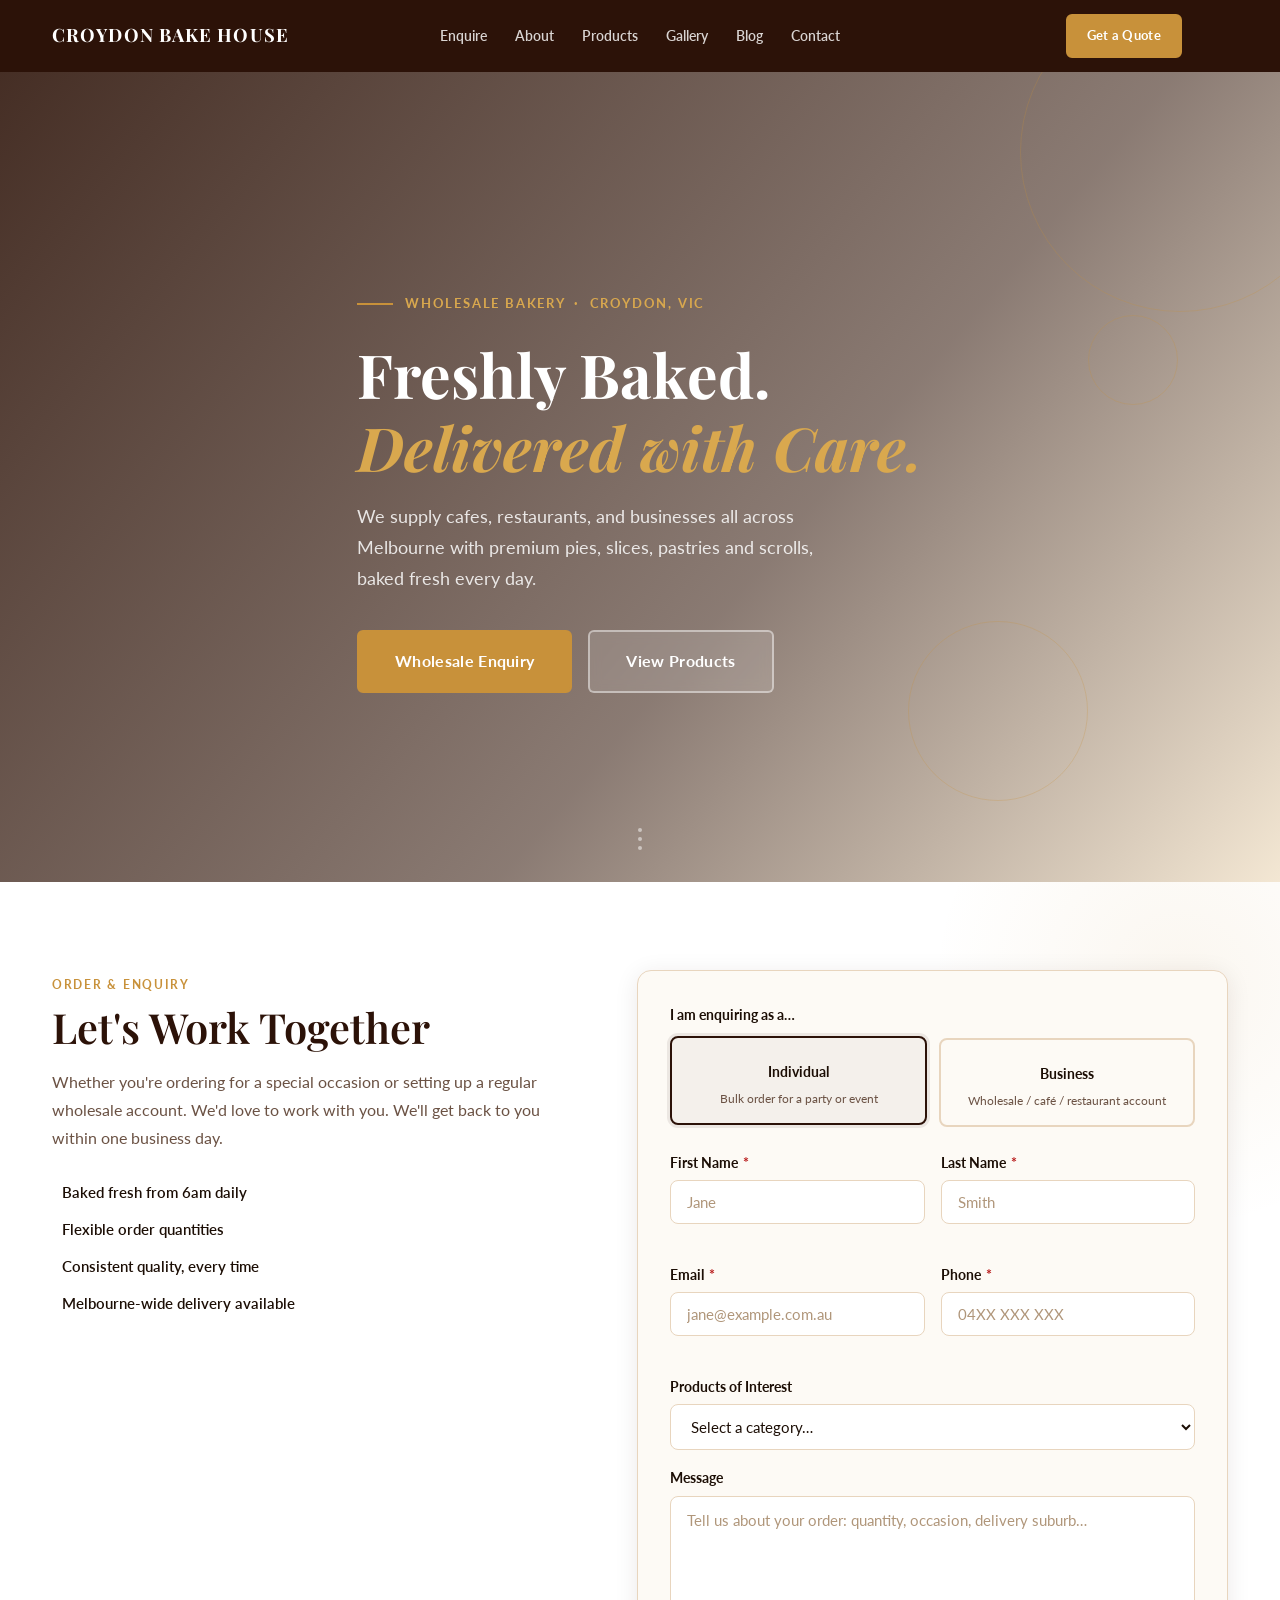
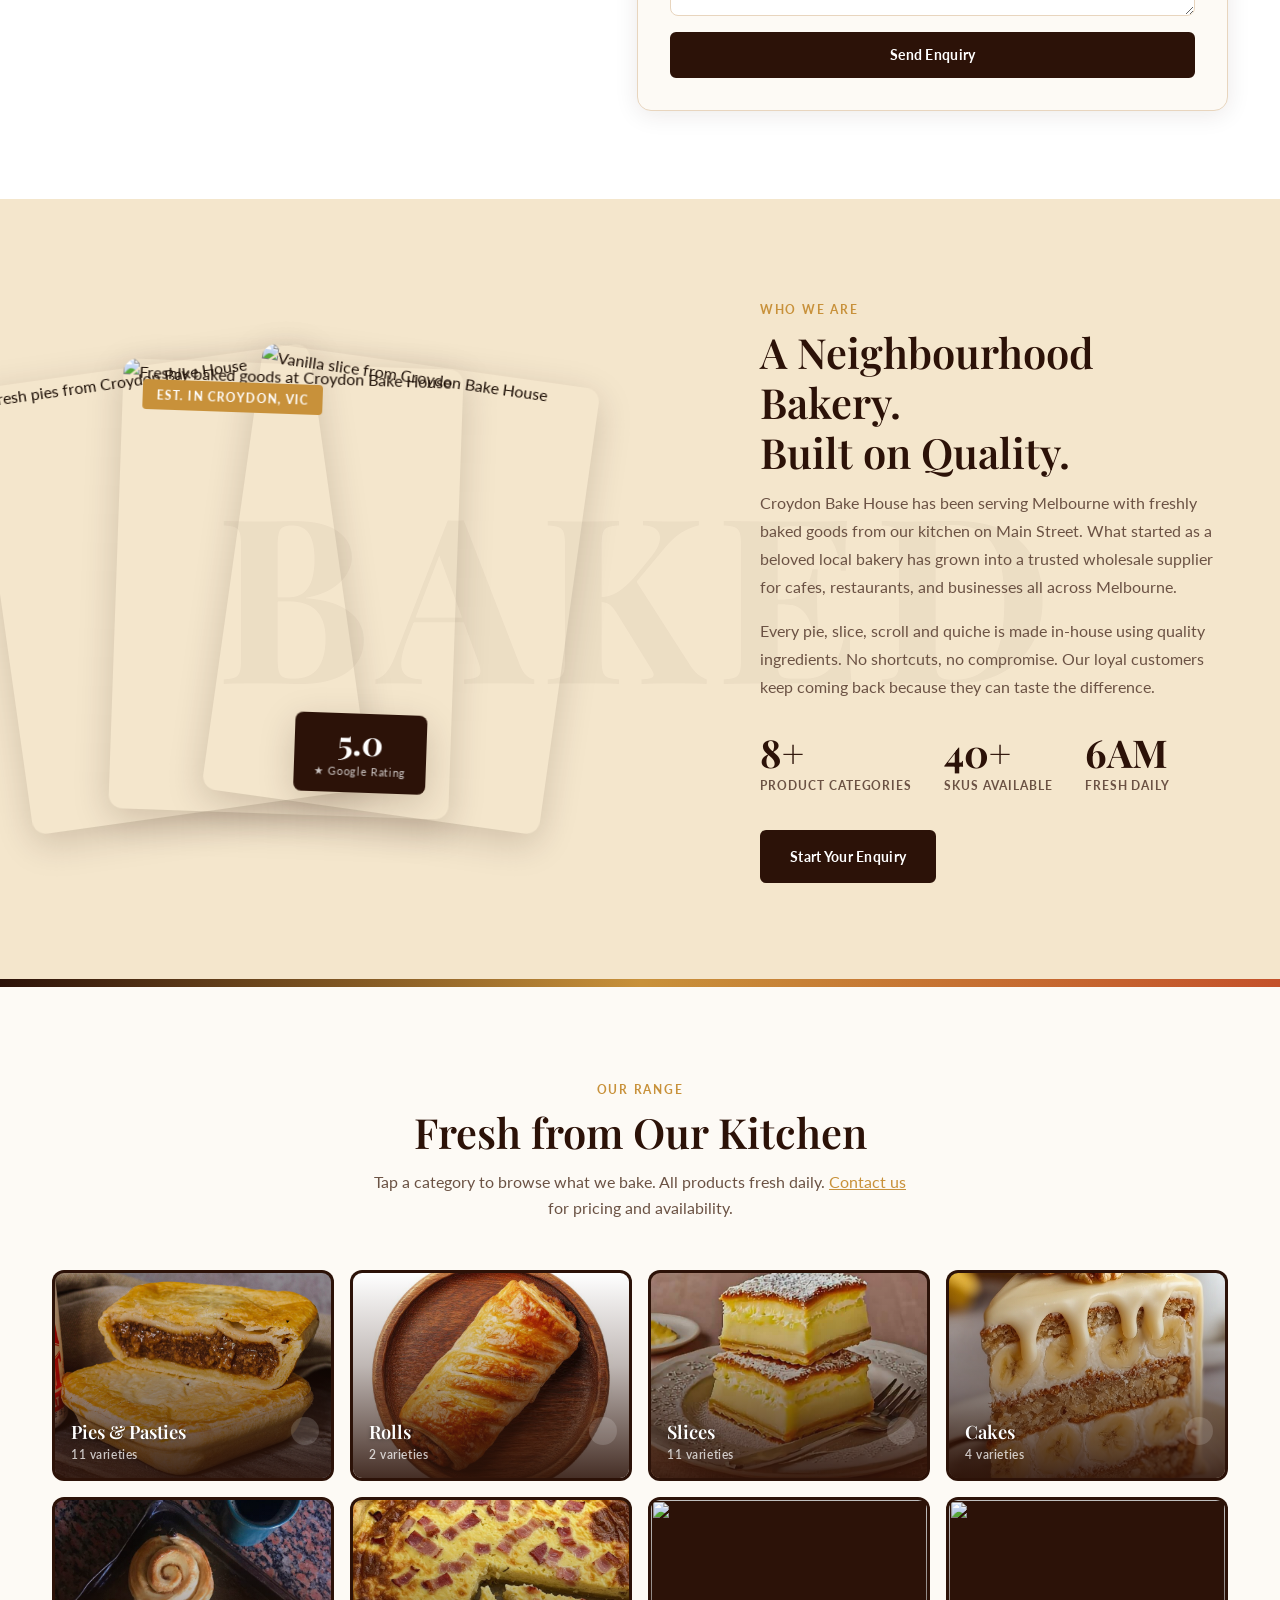
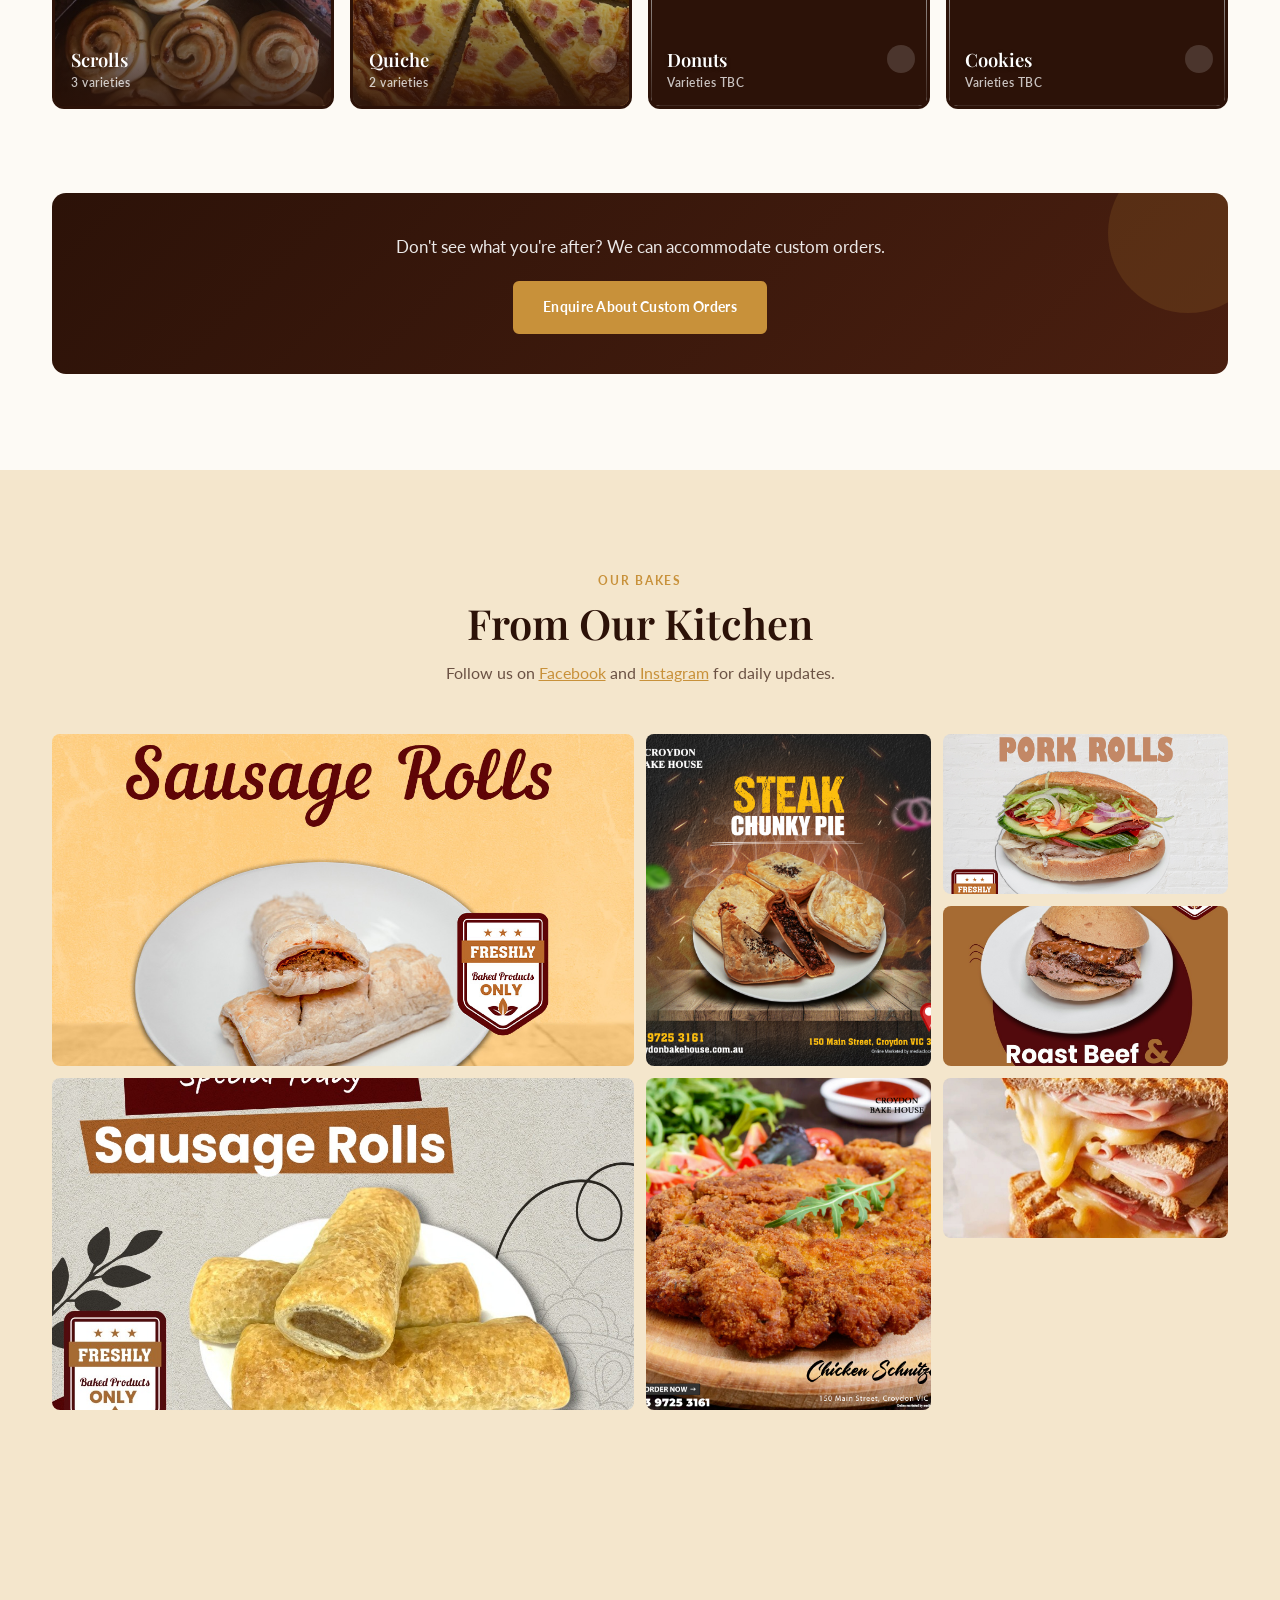
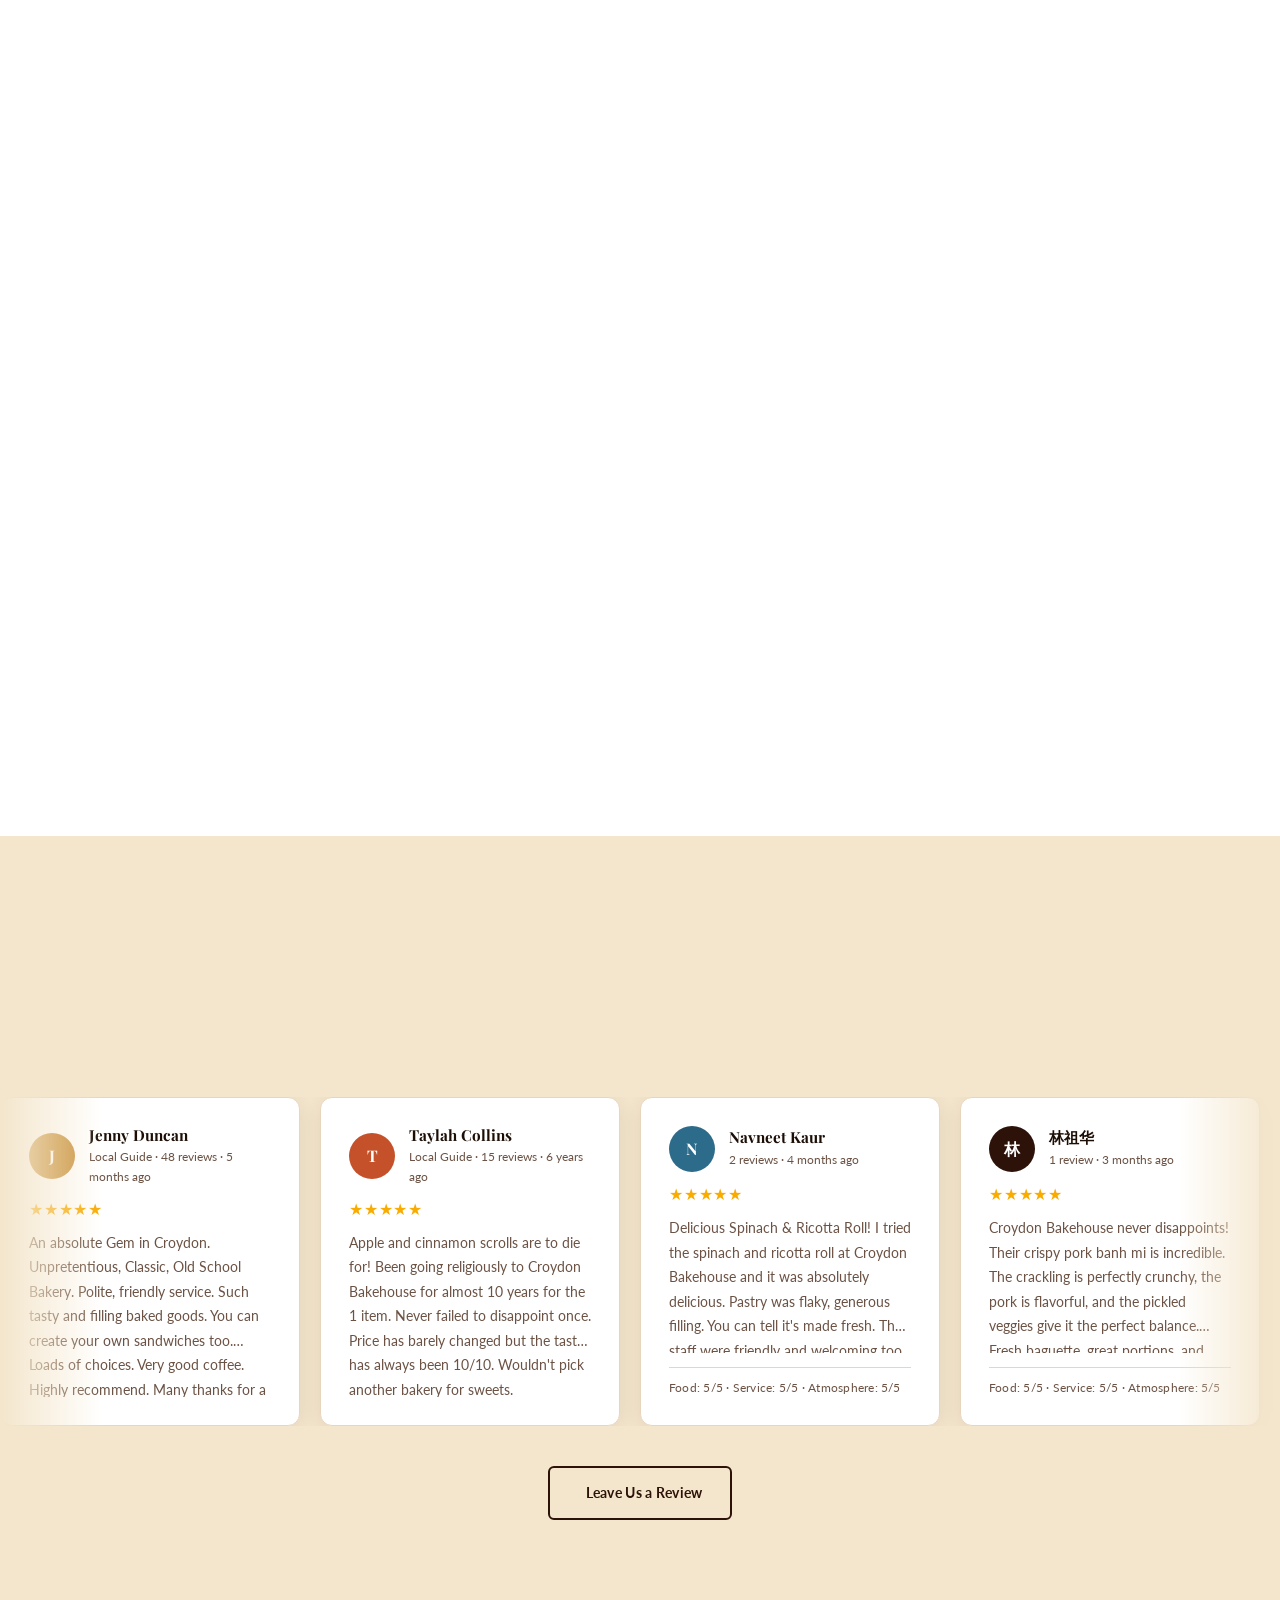
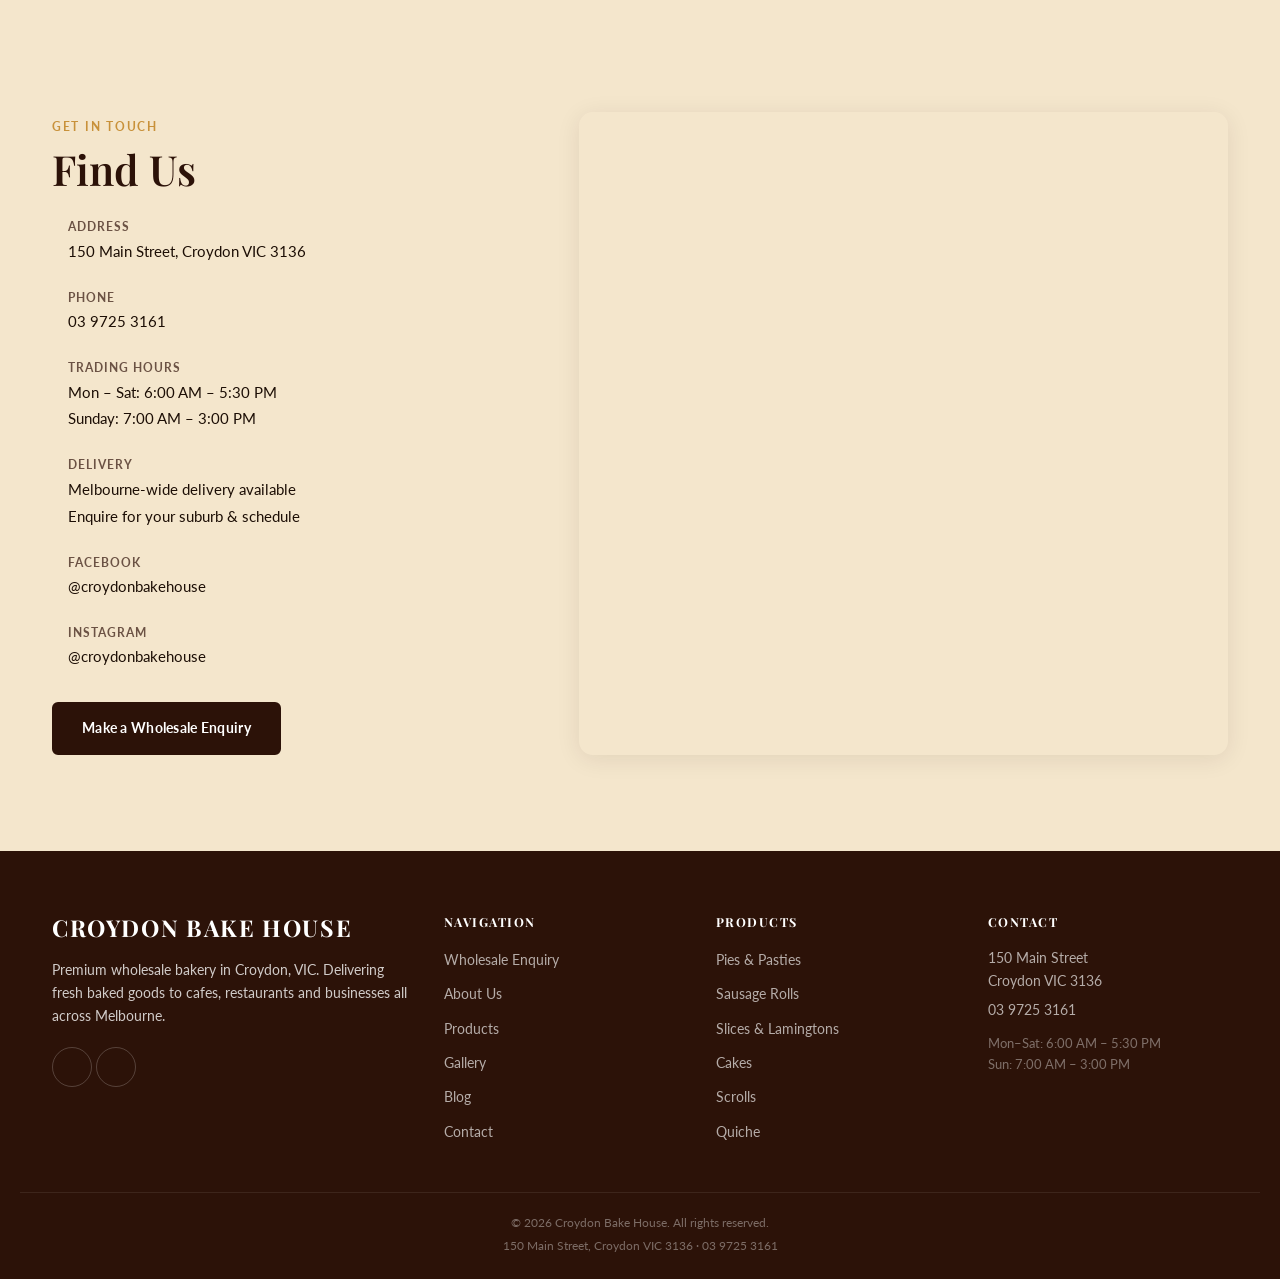
==== commit 0dbd2d5d: "Add cart system, improve product layout, and fix UX issues - Add cart.html with quote request flow (" ====
--- a/project/index.html
+++ b/project/index.html
@@ -3,7 +3,7 @@
 <head>
   <meta charset="UTF-8" />
   <meta name="viewport" content="width=device-width, initial-scale=1.0" />
-  <meta name="description" content="Croydon Bake House — Premium wholesale bakery in Croydon, VIC. Fresh pies, slices, pastries, cakes and scrolls." />
+  <meta name="description" content="Croydon Bake House: Premium wholesale bakery in Croydon, VIC. Fresh pies, slices, pastries, cakes and scrolls." />
   <title>Croydon Bake House | Premium Wholesale Bakery</title>
   <link rel="preconnect" href="https://fonts.googleapis.com" />
   <link rel="preconnect" href="https://fonts.gstatic.com" crossorigin />
@@ -27,9 +27,6 @@
       <a href="#home" class="navbar__logo" aria-label="Croydon Bake House Home">
         <span class="logo-wordmark">Croydon Bake House</span>
       </a>
-      <button class="navbar__toggle" id="navToggle" aria-label="Open menu" aria-expanded="false">
-        <span></span><span></span><span></span>
-      </button>
       <nav class="navbar__nav" id="navMenu" aria-label="Main navigation">
         <a href="#enquire" class="nav-link">Enquire</a>
         <a href="#about" class="nav-link">About</a>
@@ -37,8 +34,17 @@
         <a href="#gallery" class="nav-link">Gallery</a>
         <a href="#blog" class="nav-link">Blog</a>
         <a href="#contact" class="nav-link">Contact</a>
+      </nav>
+      <div class="navbar__actions">
         <a href="#enquire" class="btn btn--gold btn--sm nav-cta">Get a Quote</a>
-      </nav>
+        <a href="cart.html" class="navbar__cart" id="cartLink" aria-label="View cart">
+          <i data-lucide="shopping-cart" aria-hidden="true"></i>
+          <span class="cart-badge" id="cartBadge" hidden>0</span>
+        </a>
+        <button class="navbar__toggle" id="navToggle" aria-label="Open menu" aria-expanded="false">
+          <span></span><span></span><span></span>
+        </button>
+      </div>
     </div>
   </header>
 
@@ -60,7 +66,7 @@
             <span>Wholesale Bakery &nbsp;·&nbsp; Croydon, VIC</span>
           </div>
           <h1 class="hero__title">Freshly Baked.<br /><em>Delivered with Care.</em></h1>
-          <p class="hero__subtitle">We supply cafes, restaurants, and businesses across Melbourne's east with premium pies, slices, pastries and scrolls — baked fresh every day.</p>
+          <p class="hero__subtitle">We supply cafes, restaurants, and businesses all across Melbourne with premium pies, slices, pastries and scrolls, baked fresh every day.</p>
           <div class="hero__ctas">
             <a href="#enquire" class="btn btn--gold btn--lg btn--shine">Wholesale Enquiry</a>
             <a href="#products" class="btn btn--ghost btn--lg">View Products</a>
@@ -81,12 +87,12 @@
         <div class="enquire__copy reveal">
           <span class="section-label">Order &amp; Enquiry</span>
           <h2 class="section-title">Let's Work Together</h2>
-          <p class="enquire__desc">Whether you're ordering for a special occasion or setting up a regular wholesale account — we'd love to work with you. We'll get back to you within one business day.</p>
+          <p class="enquire__desc">Whether you're ordering for a special occasion or setting up a regular wholesale account. We'd love to work with you. We'll get back to you within one business day.</p>
           <ul class="enquire__perks">
             <li><i data-lucide="check-circle" aria-hidden="true"></i> Baked fresh from 6am daily</li>
             <li><i data-lucide="check-circle" aria-hidden="true"></i> Flexible order quantities</li>
             <li><i data-lucide="check-circle" aria-hidden="true"></i> Consistent quality, every time</li>
-            <li><i data-lucide="check-circle" aria-hidden="true"></i> Local Melbourne east delivery</li>
+            <li><i data-lucide="check-circle" aria-hidden="true"></i> Melbourne-wide delivery available</li>
           </ul>
         </div>
 
@@ -166,7 +172,7 @@
 
           <div class="form-group">
             <label for="message">Message</label>
-            <textarea id="message" name="message" rows="4" placeholder="Tell us about your order — quantity, occasion, delivery suburb…"></textarea>
+            <textarea id="message" name="message" rows="4" placeholder="Tell us about your order: quantity, occasion, delivery suburb…"></textarea>
           </div>
 
           <button type="submit" class="btn btn--primary btn--full btn--shine" id="submitBtn">
@@ -174,11 +180,15 @@
             <span class="btn-loading" hidden>Sending…</span>
           </button>
 
-          <div class="form-success" id="formSuccess" hidden role="status" aria-live="polite">
-            <i data-lucide="check-circle-2" aria-hidden="true"></i>
-            <strong>Thank you!</strong> We'll be in touch within one business day.
-          </div>
         </form>
+
+        <div class="form-success" id="formSuccess" hidden role="status" aria-live="polite">
+          <i data-lucide="check-circle-2" aria-hidden="true"></i>
+          <div>
+            <strong>Thank you!</strong>
+            <p>Your enquiry has been received. We'll be in touch within one business day.</p>
+          </div>
+        </div>
       </div>
     </section>
 
@@ -207,8 +217,8 @@
         <div class="about__copy reveal">
           <span class="section-label">Who We Are</span>
           <h2 class="section-title">A Neighbourhood Bakery.<br />Built on Quality.</h2>
-          <p>Croydon Bake House has been serving Melbourne's east with freshly baked goods from our kitchen on Main Street. What started as a beloved local bakery has grown into a trusted wholesale supplier for cafes, restaurants, and businesses across the region.</p>
-          <p>Every pie, slice, scroll and quiche is made in-house using quality ingredients — no shortcuts, no compromise. Our loyal customers keep coming back because they can taste the difference.</p>
+          <p>Croydon Bake House has been serving Melbourne with freshly baked goods from our kitchen on Main Street. What started as a beloved local bakery has grown into a trusted wholesale supplier for cafes, restaurants, and businesses all across Melbourne.</p>
+          <p>Every pie, slice, scroll and quiche is made in-house using quality ingredients. No shortcuts, no compromise. Our loyal customers keep coming back because they can taste the difference.</p>
           <div class="about__stats">
             <div class="stat">
               <span class="stat__num"><span class="count-up" data-target="8">0</span>+</span>
@@ -235,7 +245,7 @@
         <div class="section-header reveal">
           <span class="section-label">Our Range</span>
           <h2 class="section-title">Fresh from Our Kitchen</h2>
-          <p class="section-subtitle">Tap a category to browse what we bake. All products fresh daily — <a href="#enquire">contact us</a> for pricing and availability.</p>
+          <p class="section-subtitle">Tap a category to browse what we bake. All products fresh daily. <a href="#enquire">Contact us</a> for pricing and availability.</p>
         </div>
 
         <div class="category-grid" id="categoryGrid">
@@ -359,13 +369,13 @@
             <img src="images/Faccebook/472745866_615882104289183_1245264976695278782_n.jpg" alt="Daily baked goods at Croydon Bake House" loading="lazy" />
             <div class="bento-item__overlay"><div class="bento-item__info"><h3>Baked Daily</h3><p>Warm from our oven every morning</p></div></div>
           </div>
-          <div class="bento-item reveal" style="--delay:120ms" data-title="Quality Ingredients" data-desc="No shortcuts — quality in every bite">
+          <div class="bento-item reveal" style="--delay:120ms" data-title="Quality Ingredients" data-desc="No shortcuts, quality in every bite">
             <img src="images/Faccebook/470634693_602192772324783_5183989296729995826_n.jpg" alt="Quality baked goods from Croydon Bake House" loading="lazy" />
             <div class="bento-item__overlay"><div class="bento-item__info"><h3>Quality Ingredients</h3><p>No shortcuts, every time</p></div></div>
           </div>
-          <div class="bento-item bento-item--2x2 reveal" style="--delay:150ms" data-title="Croydon's Favourite" data-desc="Loved by locals and businesses across Melbourne's east">
+          <div class="bento-item bento-item--2x2 reveal" style="--delay:150ms" data-title="Loved All Across Melbourne" data-desc="Trusted by cafes, restaurants and businesses all across Melbourne">
             <img src="images/Faccebook/470189758_599986329212094_4034607707299806881_n.jpg" alt="Croydon Bake House favourites" loading="lazy" />
-            <div class="bento-item__overlay"><div class="bento-item__info"><h3>Croydon's Favourite</h3><p>Loved across Melbourne's east</p></div></div>
+            <div class="bento-item__overlay"><div class="bento-item__info"><h3>Loved All Across Melbourne</h3><p>Trusted by businesses city-wide</p></div></div>
           </div>
           <div class="bento-item bento-item--1x2 reveal" style="--delay:210ms" data-title="Wholesale Ready" data-desc="Fresh supply for cafes, restaurants and businesses">
             <img src="images/Faccebook/484509851_688577053693190_2938101032001209328_n.jpg" alt="Wholesale baked goods from Croydon Bake House" loading="lazy" />
@@ -375,7 +385,7 @@
             <img src="images/Faccebook/484803765_688567750360787_5318546032055170835_n.jpg" alt="Croydon Bake House baked with care" loading="lazy" />
             <div class="bento-item__overlay"><div class="bento-item__info"><h3>Made with Care</h3><p>Crafted with care and attention</p></div></div>
           </div>
-          <div class="bento-item reveal" style="--delay:300ms" data-title="Our Signature Range" data-desc="Pies, slices, scrolls and more — all baked in-house">
+          <div class="bento-item reveal" style="--delay:300ms" data-title="Our Signature Range" data-desc="Pies, slices, scrolls and more, all baked in-house">
             <img src="images/Faccebook/470584863_600098525867541_182874329154716730_n.jpg" alt="Croydon Bake House signature range" loading="lazy" />
             <div class="bento-item__overlay"><div class="bento-item__info"><h3>Our Signature Range</h3><p>Pies, slices, scrolls &amp; more</p></div></div>
           </div>
@@ -420,15 +430,15 @@
         <div class="blog-grid">
           <article class="blog-card reveal" style="--delay:0ms">
             <div class="blog-card__img-wrap"><img src="https://images.unsplash.com/photo-1509440159596-0249088772ff?w=600&h=380&fit=crop&q=80" alt="Baker preparing dough" loading="lazy" /><span class="blog-card__category">Wholesale Tips</span></div>
-            <div class="blog-card__body"><time class="blog-card__date" datetime="2026-03-15">March 15, 2026</time><h3><a href="#">How to Choose the Right Bakery Supplier for Your Café</a></h3><p>Selecting a reliable wholesale bakery partner is one of the most important decisions a café owner makes. Here's what to look for…</p><a href="#" class="read-more">Read More <i data-lucide="arrow-right" aria-hidden="true"></i></a></div>
+            <div class="blog-card__body"><time class="blog-card__date" datetime="2026-03-15">March 15, 2026</time><h3><a href="blog-bakery-supplier.html">How to Choose the Right Bakery Supplier for Your Café</a></h3><p>Selecting a reliable wholesale bakery partner is one of the most important decisions a café owner makes. Here is what to look for before you commit.</p><a href="blog-bakery-supplier.html" class="read-more">Read More <i data-lucide="arrow-right" aria-hidden="true"></i></a></div>
           </article>
           <article class="blog-card reveal" style="--delay:100ms">
-            <div class="blog-card__img-wrap"><img src="https://images.unsplash.com/photo-1563729784474-d77dbb933a9e?w=600&h=380&fit=crop&q=80" alt="Vanilla slice" loading="lazy" /><span class="blog-card__category">Behind the Scenes</span></div>
-            <div class="blog-card__body"><time class="blog-card__date" datetime="2026-03-01">March 1, 2026</time><h3><a href="#">Why Our Vanilla Slice Has a Cult Following in Croydon</a></h3><p>It starts with real custard, real pastry, and a recipe we've quietly perfected. Here's the story behind our most requested product…</p><a href="#" class="read-more">Read More <i data-lucide="arrow-right" aria-hidden="true"></i></a></div>
+            <div class="blog-card__img-wrap"><img src="images/Google/steak_cheese_pie.jpg" alt="Freshly baked meat pies" loading="lazy" /><span class="blog-card__category">Recipe</span></div>
+            <div class="blog-card__body"><time class="blog-card__date" datetime="2026-03-01">March 1, 2026</time><h3><a href="blog-pie-recipe.html">How to Bake a Classic Aussie Meat Pie from Scratch</a></h3><p>There is something deeply satisfying about pulling a golden pie out of the oven. Here is our step-by-step guide to the filling, the pastry, and all the bits that actually matter.</p><a href="blog-pie-recipe.html" class="read-more">Read More <i data-lucide="arrow-right" aria-hidden="true"></i></a></div>
           </article>
           <article class="blog-card reveal" style="--delay:200ms">
-            <div class="blog-card__img-wrap"><img src="https://images.unsplash.com/photo-1586985289906-406988974504?w=600&h=380&fit=crop&q=80" alt="Sausage rolls" loading="lazy" /><span class="blog-card__category">Seasonal</span></div>
-            <div class="blog-card__body"><time class="blog-card__date" datetime="2026-02-14">February 14, 2026</time><h3><a href="#">New Autumn Menu: Butter Chicken Pie &amp; More</a></h3><p>As the weather cools, we're introducing comforting new flavours to our wholesale range. Say hello to our butter chicken pie and seasonal specials…</p><a href="#" class="read-more">Read More <i data-lucide="arrow-right" aria-hidden="true"></i></a></div>
+            <div class="blog-card__img-wrap"><img src="images/Google/sausage_roll.jpg" alt="Sausage rolls fresh from the oven" loading="lazy" /><span class="blog-card__category">Recipe</span></div>
+            <div class="blog-card__body"><time class="blog-card__date" datetime="2026-02-14">February 14, 2026</time><h3><a href="blog-sausage-rolls.html">The Secret to Perfect Sausage Rolls Every Time</a></h3><p>Flaky pastry, well-seasoned filling, crisp base. We break down exactly what goes into a sausage roll worth coming back for, with a full recipe you can make at home.</p><a href="blog-sausage-rolls.html" class="read-more">Read More <i data-lucide="arrow-right" aria-hidden="true"></i></a></div>
           </article>
         </div>
       </div>
@@ -496,7 +506,7 @@
                   </div>
                 </div>
                 <div class="review-card__stars">★★★★★</div>
-                <p class="review-card__text">Croydon Bakehouse never disappoints! Their crispy pork banh mi is incredible — the crackling is perfectly crunchy, the pork is flavorful, and the pickled veggies give it the perfect balance. Fresh baguette, great portions, and friendly service. Highly recommend!</p>
+                <p class="review-card__text">Croydon Bakehouse never disappoints! Their crispy pork banh mi is incredible. The crackling is perfectly crunchy, the pork is flavorful, and the pickled veggies give it the perfect balance. Fresh baguette, great portions, and friendly service. Highly recommend!</p>
                 <span class="review-card__tag">Food: 5/5 · Service: 5/5 · Atmosphere: 5/5</span>
               </div>
 
@@ -509,7 +519,7 @@
                   </div>
                 </div>
                 <div class="review-card__stars">★★★★★</div>
-                <p class="review-card__text">Excellent Service and Care at Croydon Bakehouse! The staff were incredibly friendly. What really stood out was how kind and attentive they were towards elderly customers — taking the time to chat, help with orders, and make everyone feel welcome. The food was delicious too!</p>
+                <p class="review-card__text">Excellent Service and Care at Croydon Bakehouse! The staff were incredibly friendly. What really stood out was how kind and attentive they were towards elderly customers, taking the time to chat, help with orders, and make everyone feel welcome. The food was delicious too!</p>
                 <span class="review-card__tag">Food: 5/5 · Service: 5/5 · Atmosphere: 5/5</span>
               </div>
 
@@ -548,7 +558,7 @@
                   </div>
                 </div>
                 <div class="review-card__stars">★★★★★</div>
-                <p class="review-card__text">I must say best banh mi roll and the lady was prepared — that area is fully cleaned and looks so hygienic. Great experience every time.</p>
+                <p class="review-card__text">I must say best banh mi roll and the lady was prepared. That area is fully cleaned and looks so hygienic. Great experience every time.</p>
                 <span class="review-card__tag">Dine in · $20–40</span>
               </div>
 
@@ -581,6 +591,7 @@
             <li><i data-lucide="map-pin" aria-hidden="true"></i><div><strong>Address</strong><span>150 Main Street, Croydon VIC 3136</span></div></li>
             <li><i data-lucide="phone" aria-hidden="true"></i><div><strong>Phone</strong><a href="tel:0397253161">03 9725 3161</a></div></li>
             <li><i data-lucide="clock" aria-hidden="true"></i><div><strong>Trading Hours</strong><span>Mon – Sat: 6:00 AM – 5:30 PM</span><span>Sunday: 7:00 AM – 3:00 PM</span></div></li>
+            <li><i data-lucide="truck" aria-hidden="true"></i><div><strong>Delivery</strong><span>Melbourne-wide delivery available</span><span>Enquire for your suburb &amp; schedule</span></div></li>
             <li><i data-lucide="facebook" aria-hidden="true"></i><div><strong>Facebook</strong><a href="https://www.facebook.com/croydonbakehouse" target="_blank" rel="noopener noreferrer">@croydonbakehouse</a></div></li>
             <li><i data-lucide="instagram" aria-hidden="true"></i><div><strong>Instagram</strong><a href="https://www.instagram.com/croydonbakehouse/" target="_blank" rel="noopener noreferrer">@croydonbakehouse</a></div></li>
           </ul>
@@ -598,7 +609,7 @@
     <div class="container footer__inner">
       <div class="footer__brand">
         <span class="logo-wordmark logo-wordmark--lg">Croydon Bake House</span>
-        <p>Premium wholesale bakery in Croydon, VIC. Supplying cafes, restaurants and businesses across Melbourne's east.</p>
+        <p>Premium wholesale bakery in Croydon, VIC. Delivering fresh baked goods to cafes, restaurants and businesses all across Melbourne.</p>
         <a href="https://www.facebook.com/croydonbakehouse" target="_blank" rel="noopener noreferrer" class="footer__social" aria-label="Facebook"><i data-lucide="facebook" aria-hidden="true"></i></a>
         <a href="https://www.instagram.com/croydonbakehouse/" target="_blank" rel="noopener noreferrer" class="footer__social" aria-label="Instagram"><i data-lucide="instagram" aria-hidden="true"></i></a>
       </div>
--- a/project/styles.css
+++ b/project/styles.css
@@ -229,6 +229,8 @@
 }
 .navbar.scrolled { box-shadow: 0 2px 24px rgba(44,18,8,0.4); }
 .navbar__inner { display: flex; align-items: center; justify-content: space-between; height: 100%; gap: 1rem; }
+.navbar__actions { display: flex; align-items: center; gap: 0.25rem; }
+.navbar__actions .nav-cta { display: none; }
 .logo-wordmark {
   display: inline-block;
   font-family: var(--font-heading);
@@ -460,14 +462,27 @@
 .form-group textarea { resize: vertical; min-height: 110px; line-height: 1.55; }
 .required { color: var(--color-error); margin-left: 2px; }
 .form-error { color: var(--color-error); font-size: 0.8rem; min-height: 1rem; }
+.form-success[hidden],
+.quote-success[hidden] { display: none !important; }
+
 .form-success {
-  display: flex; align-items: center; gap: 0.6rem;
-  background: #DCFCE7; border: 1px solid #86EFAC;
+  display: flex;
+  flex-direction: column;
+  align-items: center;
+  justify-content: center;
+  text-align: center;
+  gap: 0.75rem;
+  background: #DCFCE7;
+  border: 1px solid #86EFAC;
   color: var(--color-success);
-  padding: 1rem; border-radius: var(--radius-md);
-  margin-top: 1rem; font-size: 0.95rem;
-}
-.form-success svg { width: 20px; height: 20px; flex-shrink: 0; }
+  padding: 3rem 2rem;
+  border-radius: var(--radius-card);
+  font-size: 0.95rem;
+  min-height: 220px;
+}
+.form-success svg { width: 48px; height: 48px; flex-shrink: 0; color: var(--color-success); }
+.form-success strong { font-size: 1.3rem; font-family: var(--font-heading); color: var(--color-success); display: block; }
+.form-success p { color: #166534; font-size: 0.95rem; margin: 0; }
 
 /* ── About ───────────────────────────────── */
 .about {
@@ -720,8 +735,8 @@
 .product-card__img-wrap { aspect-ratio: 4/3; overflow: hidden; background: var(--color-cream); }
 .product-card__img-wrap img { width: 100%; height: 100%; object-fit: cover; transition: transform 400ms ease; }
 .product-card:hover .product-card__img-wrap img { transform: scale(1.08); }
-.product-card__body { padding: 0.9rem 1rem; display: flex; justify-content: space-between; align-items: center; gap: 0.5rem; }
-.product-card__body h3 { font-size: 0.9rem; font-weight: 600; color: var(--color-text); line-height: 1.3; }
+.product-card__body { padding: 0.9rem 1rem 1rem; display: flex; flex-direction: column; gap: 0.4rem; }
+.product-card__body h3 { font-size: 0.92rem; font-weight: 600; color: var(--color-text); line-height: 1.3; }
 
 .product-tag {
   font-size: 0.68rem; font-weight: 700; text-transform: uppercase; letter-spacing: 0.07em;
@@ -953,7 +968,15 @@
   100% { transform: translateX(-50%); }
 }
 
-.reviews-carousel { margin: 2.5rem 0 0; }
+.reviews-carousel {
+  margin: 2.5rem 0 0;
+  position: relative;
+  left: 50%;
+  right: 50%;
+  margin-left: -50vw;
+  margin-right: -50vw;
+  width: 100vw;
+}
 .reviews-viewport {
   overflow: hidden;
   -webkit-mask-image: linear-gradient(to right, transparent 0%, black 8%, black 92%, transparent 100%);
@@ -1013,8 +1036,8 @@
 .contact__details li strong { font-size: 0.75rem; font-weight: 700; text-transform: uppercase; letter-spacing: 0.08em; color: var(--color-text-muted); }
 .contact__details li span, .contact__details li a { font-size: 0.95rem; color: var(--color-text); display: block; }
 .contact__details li a:hover { color: var(--color-gold); text-decoration: underline; }
-.contact__map { border-radius: var(--radius-lg); overflow: hidden; box-shadow: var(--shadow-card); min-height: 340px; }
-.contact__map iframe { display: block; height: 420px; }
+.contact__map { border-radius: var(--radius-lg); overflow: hidden; box-shadow: var(--shadow-card); min-height: 340px; display: flex; flex-direction: column; }
+.contact__map iframe { display: block; flex: 1; min-height: 340px; }
 
 /* ── Footer ──────────────────────────────── */
 .footer { background: var(--color-primary); color: rgba(255,255,255,0.78); padding: 4rem 0 0; }
@@ -1057,7 +1080,10 @@
 ════════════════════════════════════════════ */
 @media (min-width: 768px) {
   .navbar__toggle { display: none; }
-  .navbar__nav { display: flex !important; position: static !important; flex-direction: row !important; background: none !important; padding: 0 !important; overflow: visible !important; animation: none !important; }
+  .navbar__nav { display: flex !important; position: static !important; flex-direction: row !important; background: none !important; padding: 0 !important; overflow: visible !important; animation: none !important; justify-content: center; }
+  .navbar__inner { display: grid; grid-template-columns: 1fr auto 1fr; }
+  .navbar__actions { justify-self: end; }
+  .navbar__actions .nav-cta { display: inline-flex; }
 
   .enquire__inner { grid-template-columns: 1fr 1.15fr; gap: 4.5rem; align-items: start; }
   .form-row { grid-template-columns: 1fr 1fr; }
@@ -1080,7 +1106,7 @@
 
   .blog-grid { grid-template-columns: repeat(2, 1fr); }
 
-  .contact__inner { grid-template-columns: 1fr 1.4fr; gap: 4rem; align-items: start; }
+  .contact__inner { grid-template-columns: 1fr 1.4fr; gap: 4rem; align-items: stretch; }
 
   .footer__inner { grid-template-columns: 1.5fr 1fr 1fr 1fr; gap: 2rem; }
   .footer__brand { max-width: none; }
@@ -1106,3 +1132,329 @@
   .stacked-card--center { transform: translateX(0px) rotate(2deg) !important; }
   .stacked-card--right  { transform: translateX(85px) rotate(8deg) !important; }
 }
+
+/* ════════════════════════════════════════════
+   CART — Navbar Icon
+════════════════════════════════════════════ */
+.navbar__cart {
+  position: relative;
+  display: flex;
+  align-items: center;
+  justify-content: center;
+  width: 42px;
+  height: 42px;
+  border-radius: var(--radius-md);
+  color: rgba(255, 255, 255, 0.82);
+  transition: background 0.2s, color 0.2s;
+  flex-shrink: 0;
+}
+.navbar__cart:hover { background: rgba(255,255,255,0.1); color: var(--color-white); }
+.navbar__cart svg { width: 22px; height: 22px; }
+
+.cart-badge {
+  position: absolute;
+  top: 4px;
+  right: 4px;
+  min-width: 17px;
+  height: 17px;
+  padding: 0 4px;
+  background: var(--color-gold);
+  color: var(--color-white);
+  font-size: 0.65rem;
+  font-weight: 700;
+  border-radius: 99px;
+  display: flex;
+  align-items: center;
+  justify-content: center;
+  line-height: 1;
+  pointer-events: none;
+}
+.cart-badge[hidden] { display: none; }
+
+/* Bump animation when item added */
+@keyframes badge-bump {
+  0%   { transform: scale(1); }
+  50%  { transform: scale(1.5); }
+  100% { transform: scale(1); }
+}
+.cart-badge.bump { animation: badge-bump 0.3s var(--ease-spring); }
+
+/* ════════════════════════════════════════════
+   CART PAGE
+════════════════════════════════════════════ */
+.cart-page {
+  min-height: calc(100vh - var(--nav-height));
+  padding: calc(var(--nav-height) + 3rem) 0 5rem;
+  background: var(--color-bg);
+}
+
+.cart-page__header {
+  margin-bottom: 2.5rem;
+}
+.cart-page__header h1 {
+  font-size: clamp(1.6rem, 3vw, 2.4rem);
+  margin-top: 0.4rem;
+}
+.cart-page__header p {
+  color: var(--color-text-muted);
+  margin-top: 0.5rem;
+}
+
+.cart-layout {
+  display: grid;
+  grid-template-columns: 1fr;
+  gap: 2.5rem;
+  align-items: start;
+}
+@media (min-width: 900px) {
+  .cart-layout { grid-template-columns: 1fr 400px; }
+}
+
+/* Cart Items Panel */
+.cart-items {
+  background: var(--color-white);
+  border: 1px solid var(--color-border);
+  border-radius: var(--radius-card);
+  overflow: hidden;
+}
+.cart-items__head {
+  padding: 1.2rem 1.5rem;
+  border-bottom: 1px solid var(--color-border);
+  display: flex;
+  align-items: center;
+  justify-content: space-between;
+}
+.cart-items__head h2 { font-size: 1rem; font-weight: 700; }
+.cart-clear-btn {
+  font-size: 0.8rem;
+  color: var(--color-text-muted);
+  text-decoration: underline;
+  cursor: pointer;
+  background: none;
+  border: none;
+  padding: 0;
+  font-family: var(--font-body);
+  transition: color 0.2s;
+}
+.cart-clear-btn:hover { color: var(--color-terracotta); }
+
+.cart-item-list { padding: 0; }
+
+.cart-item {
+  display: grid;
+  grid-template-columns: 72px 1fr auto;
+  gap: 1rem;
+  align-items: center;
+  padding: 1rem 1.5rem;
+  border-bottom: 1px solid var(--color-border);
+  transition: background 0.15s;
+}
+.cart-item:last-child { border-bottom: none; }
+.cart-item:hover { background: var(--color-bg); }
+
+.cart-item__img {
+  width: 72px;
+  height: 72px;
+  border-radius: var(--radius-md);
+  object-fit: cover;
+  flex-shrink: 0;
+}
+.cart-item__info { min-width: 0; }
+.cart-item__name {
+  font-family: var(--font-heading);
+  font-size: 0.95rem;
+  font-weight: 600;
+  color: var(--color-primary);
+  margin-bottom: 0.2rem;
+  white-space: nowrap;
+  overflow: hidden;
+  text-overflow: ellipsis;
+}
+.cart-item__cat {
+  font-size: 0.75rem;
+  color: var(--color-text-muted);
+}
+
+.cart-item__controls {
+  display: flex;
+  flex-direction: column;
+  align-items: flex-end;
+  gap: 0.5rem;
+}
+.qty-control {
+  display: flex;
+  align-items: center;
+  border: 1px solid var(--color-border);
+  border-radius: var(--radius-btn);
+  overflow: hidden;
+}
+.qty-btn {
+  width: 30px;
+  height: 30px;
+  display: flex;
+  align-items: center;
+  justify-content: center;
+  font-size: 1rem;
+  color: var(--color-primary);
+  background: none;
+  border: none;
+  cursor: pointer;
+  transition: background 0.15s;
+  font-family: var(--font-body);
+}
+.qty-btn:hover { background: var(--color-cream); }
+.qty-value {
+  min-width: 32px;
+  text-align: center;
+  font-size: 0.9rem;
+  font-weight: 600;
+  padding: 0 2px;
+  border-left: 1px solid var(--color-border);
+  border-right: 1px solid var(--color-border);
+  line-height: 30px;
+}
+.cart-item__remove {
+  font-size: 0.75rem;
+  color: var(--color-text-muted);
+  cursor: pointer;
+  background: none;
+  border: none;
+  padding: 0;
+  font-family: var(--font-body);
+  transition: color 0.2s;
+  text-decoration: underline;
+}
+.cart-item__remove:hover { color: var(--color-terracotta); }
+
+/* Empty cart state */
+.cart-empty {
+  display: flex;
+  flex-direction: column;
+  align-items: center;
+  justify-content: center;
+  padding: 4rem 2rem;
+  text-align: center;
+  gap: 1rem;
+}
+.cart-empty svg { width: 56px; height: 56px; color: var(--color-border); }
+.cart-empty h3 { font-size: 1.1rem; color: var(--color-text-muted); }
+.cart-empty p { font-size: 0.9rem; color: var(--color-text-muted); }
+
+/* Quote Sidebar */
+.cart-sidebar {
+  display: flex;
+  flex-direction: column;
+  gap: 1.5rem;
+}
+
+.quote-panel {
+  background: var(--color-white);
+  border: 1px solid var(--color-border);
+  border-radius: var(--radius-card);
+  padding: 1.5rem;
+}
+.quote-panel h2 {
+  font-size: 1.1rem;
+  margin-bottom: 0.25rem;
+}
+.quote-panel > p {
+  font-size: 0.85rem;
+  color: var(--color-text-muted);
+  margin-bottom: 1.25rem;
+}
+
+.quote-summary {
+  background: var(--color-bg);
+  border: 1px solid var(--color-border);
+  border-radius: var(--radius-md);
+  padding: 0.9rem 1rem;
+  margin-bottom: 1.25rem;
+  font-size: 0.85rem;
+}
+.quote-summary__title {
+  font-weight: 700;
+  color: var(--color-primary);
+  margin-bottom: 0.5rem;
+  font-size: 0.8rem;
+  text-transform: uppercase;
+  letter-spacing: 0.06em;
+}
+.quote-summary__item {
+  display: flex;
+  justify-content: space-between;
+  padding: 0.2rem 0;
+  color: var(--color-text-muted);
+  border-bottom: 1px dashed var(--color-border);
+}
+.quote-summary__item:last-child { border-bottom: none; }
+.quote-summary__item span:first-child { flex: 1; min-width: 0; overflow: hidden; text-overflow: ellipsis; white-space: nowrap; padding-right: 0.5rem; }
+.quote-summary__qty { font-weight: 600; color: var(--color-primary); white-space: nowrap; }
+.quote-summary__empty { color: var(--color-text-muted); font-style: italic; }
+
+/* Quote Form */
+.quote-form .form-group { margin-bottom: 0.9rem; }
+.quote-form label { display: block; font-size: 0.8rem; font-weight: 700; margin-bottom: 0.3rem; color: var(--color-primary); }
+.quote-form input,
+.quote-form textarea {
+  width: 100%;
+  padding: 0.65rem 0.9rem;
+  border: 1.5px solid var(--color-border);
+  border-radius: var(--radius-btn);
+  font-family: var(--font-body);
+  font-size: 0.88rem;
+  background: var(--color-bg);
+  color: var(--color-text);
+  transition: border-color 0.2s;
+}
+.quote-form input:focus,
+.quote-form textarea:focus { outline: none; border-color: var(--color-gold); }
+.quote-form input.error,
+.quote-form textarea.error { border-color: var(--color-error); }
+.quote-form .form-error { display: block; font-size: 0.75rem; color: var(--color-error); margin-top: 0.2rem; min-height: 1em; }
+.quote-form textarea { resize: vertical; min-height: 80px; }
+
+.quote-form .btn--full { width: 100%; justify-content: center; margin-top: 0.25rem; }
+
+.quote-success {
+  display: flex;
+  flex-direction: column;
+  align-items: center;
+  justify-content: center;
+  text-align: center;
+  gap: 0.75rem;
+  background: #DCFCE7;
+  border: 1px solid #86EFAC;
+  border-radius: var(--radius-card);
+  padding: 2.5rem 1.5rem;
+  font-size: 0.95rem;
+  color: var(--color-success);
+  min-height: 200px;
+}
+.quote-success svg { width: 48px; height: 48px; flex-shrink: 0; color: var(--color-success); }
+.quote-success strong { font-size: 1.2rem; font-family: var(--font-heading); color: var(--color-success); display: block; }
+.quote-success p { color: #166534; font-size: 0.9rem; margin: 0; }
+
+/* Add-to-cart button on product cards */
+.product-card__add {
+  display: flex;
+  align-items: center;
+  gap: 0.4rem;
+  margin-top: 0.6rem;
+  width: 100%;
+  justify-content: center;
+  padding: 0.5rem 1rem;
+  border-radius: var(--radius-btn);
+  font-size: 0.8rem;
+  font-weight: 700;
+  background: var(--color-primary);
+  color: var(--color-white);
+  border: none;
+  cursor: pointer;
+  transition: background 0.2s, transform 0.15s;
+  font-family: var(--font-body);
+}
+.product-card__add:hover { background: var(--color-primary-light); transform: translateY(-1px); }
+.product-card__add.added {
+  background: var(--color-success);
+}
+.product-card__add svg { width: 14px; height: 14px; }
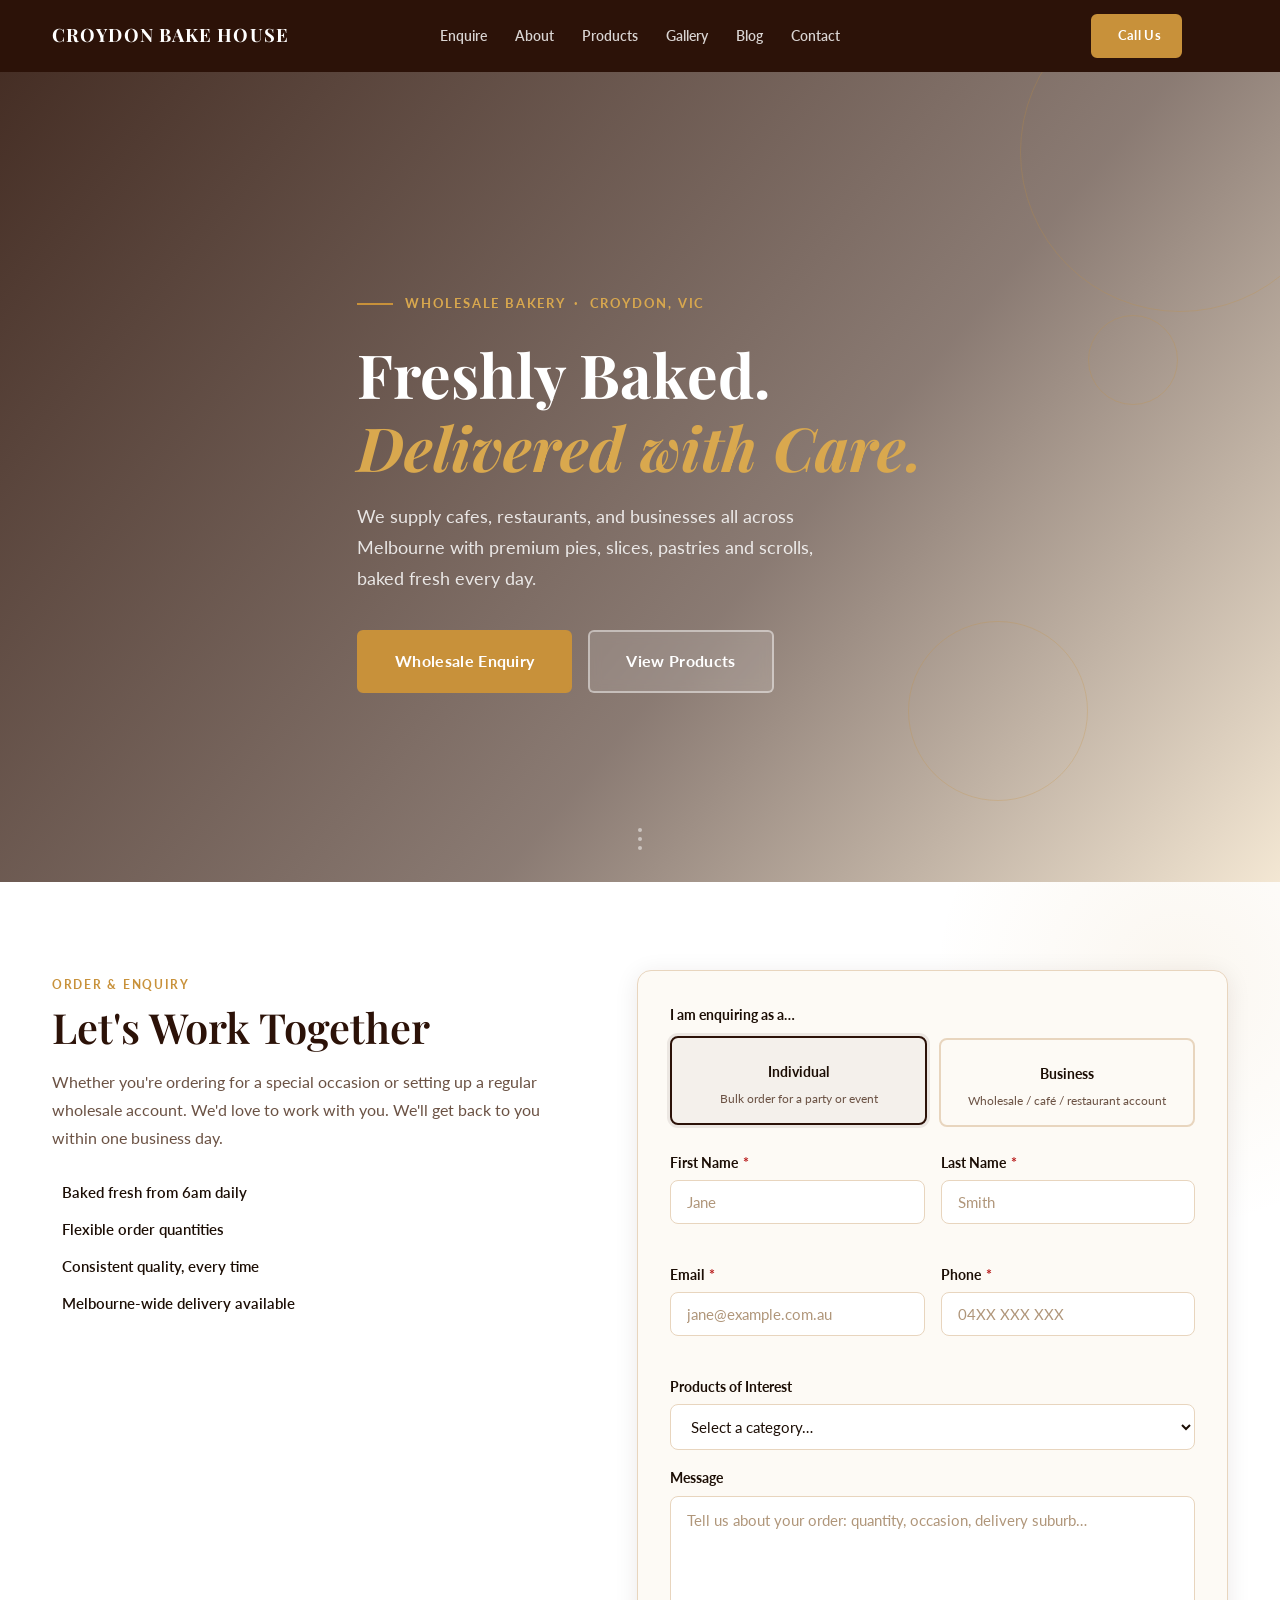
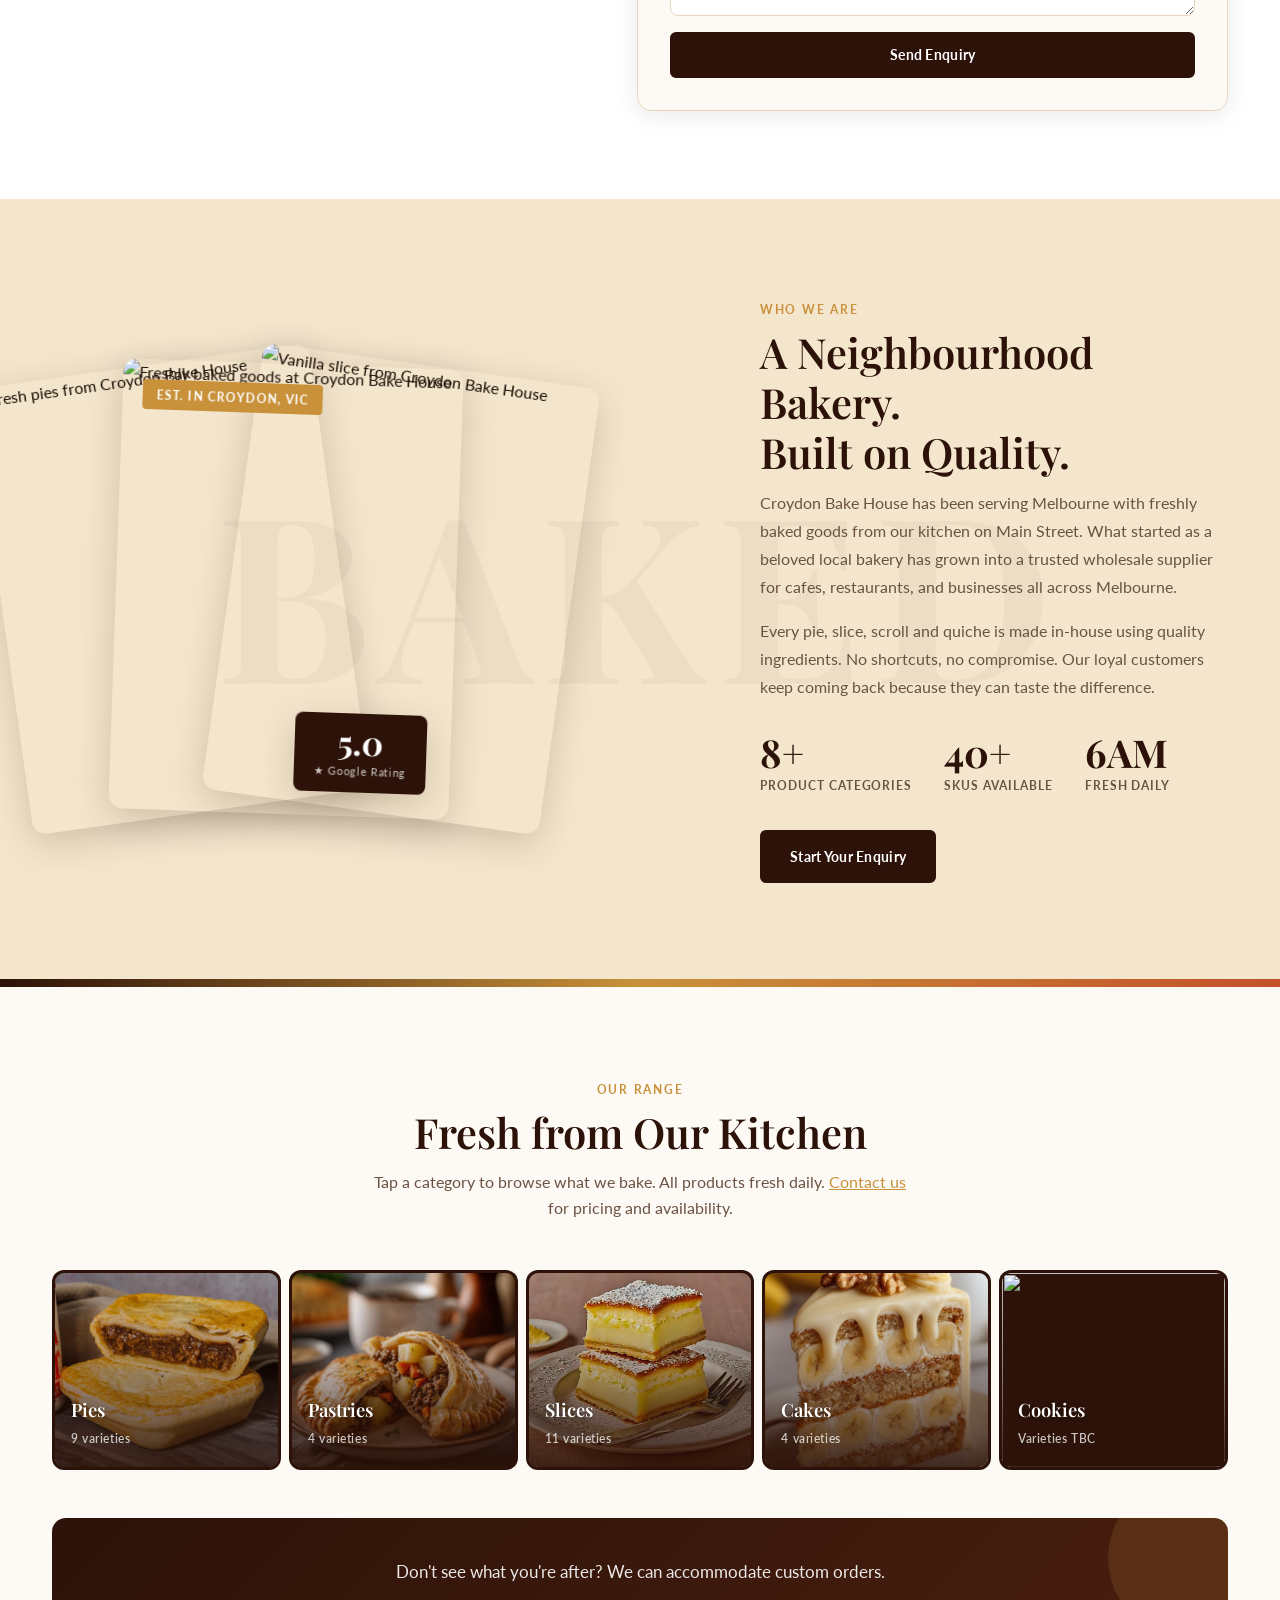
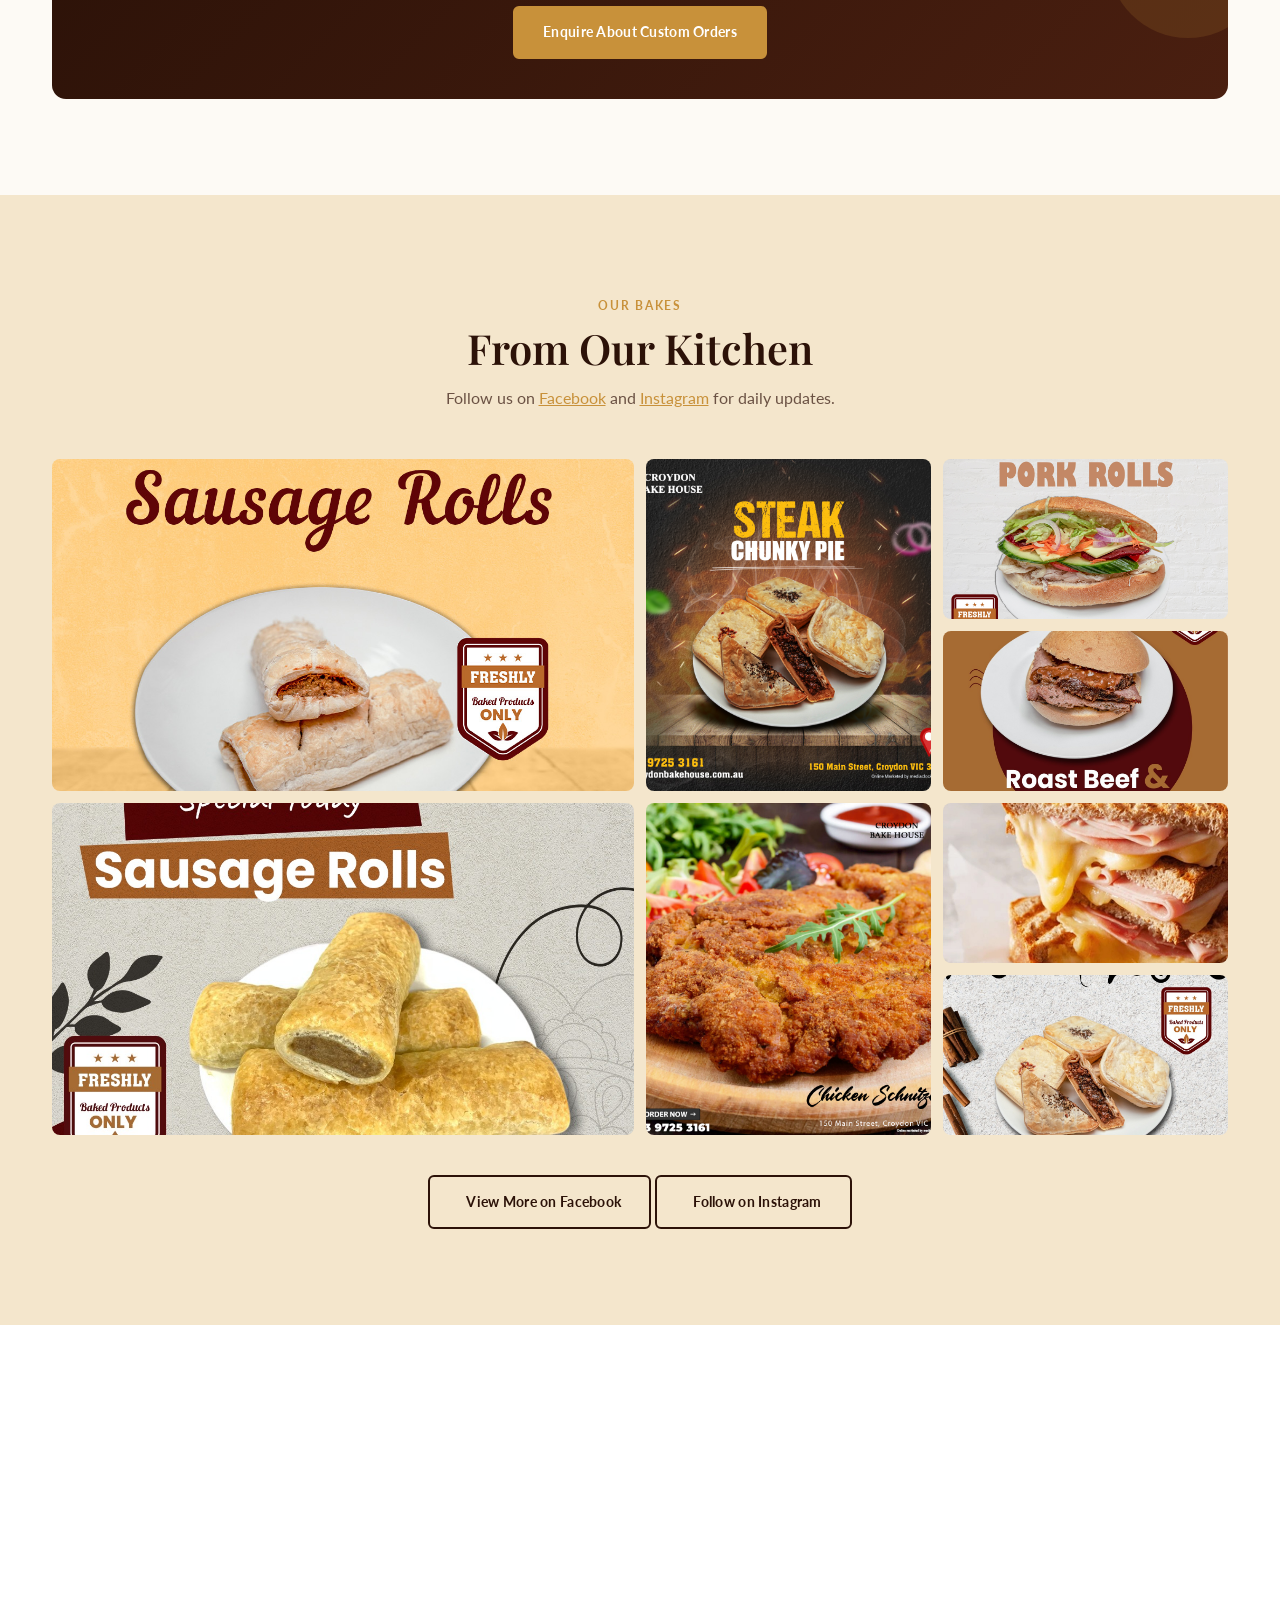
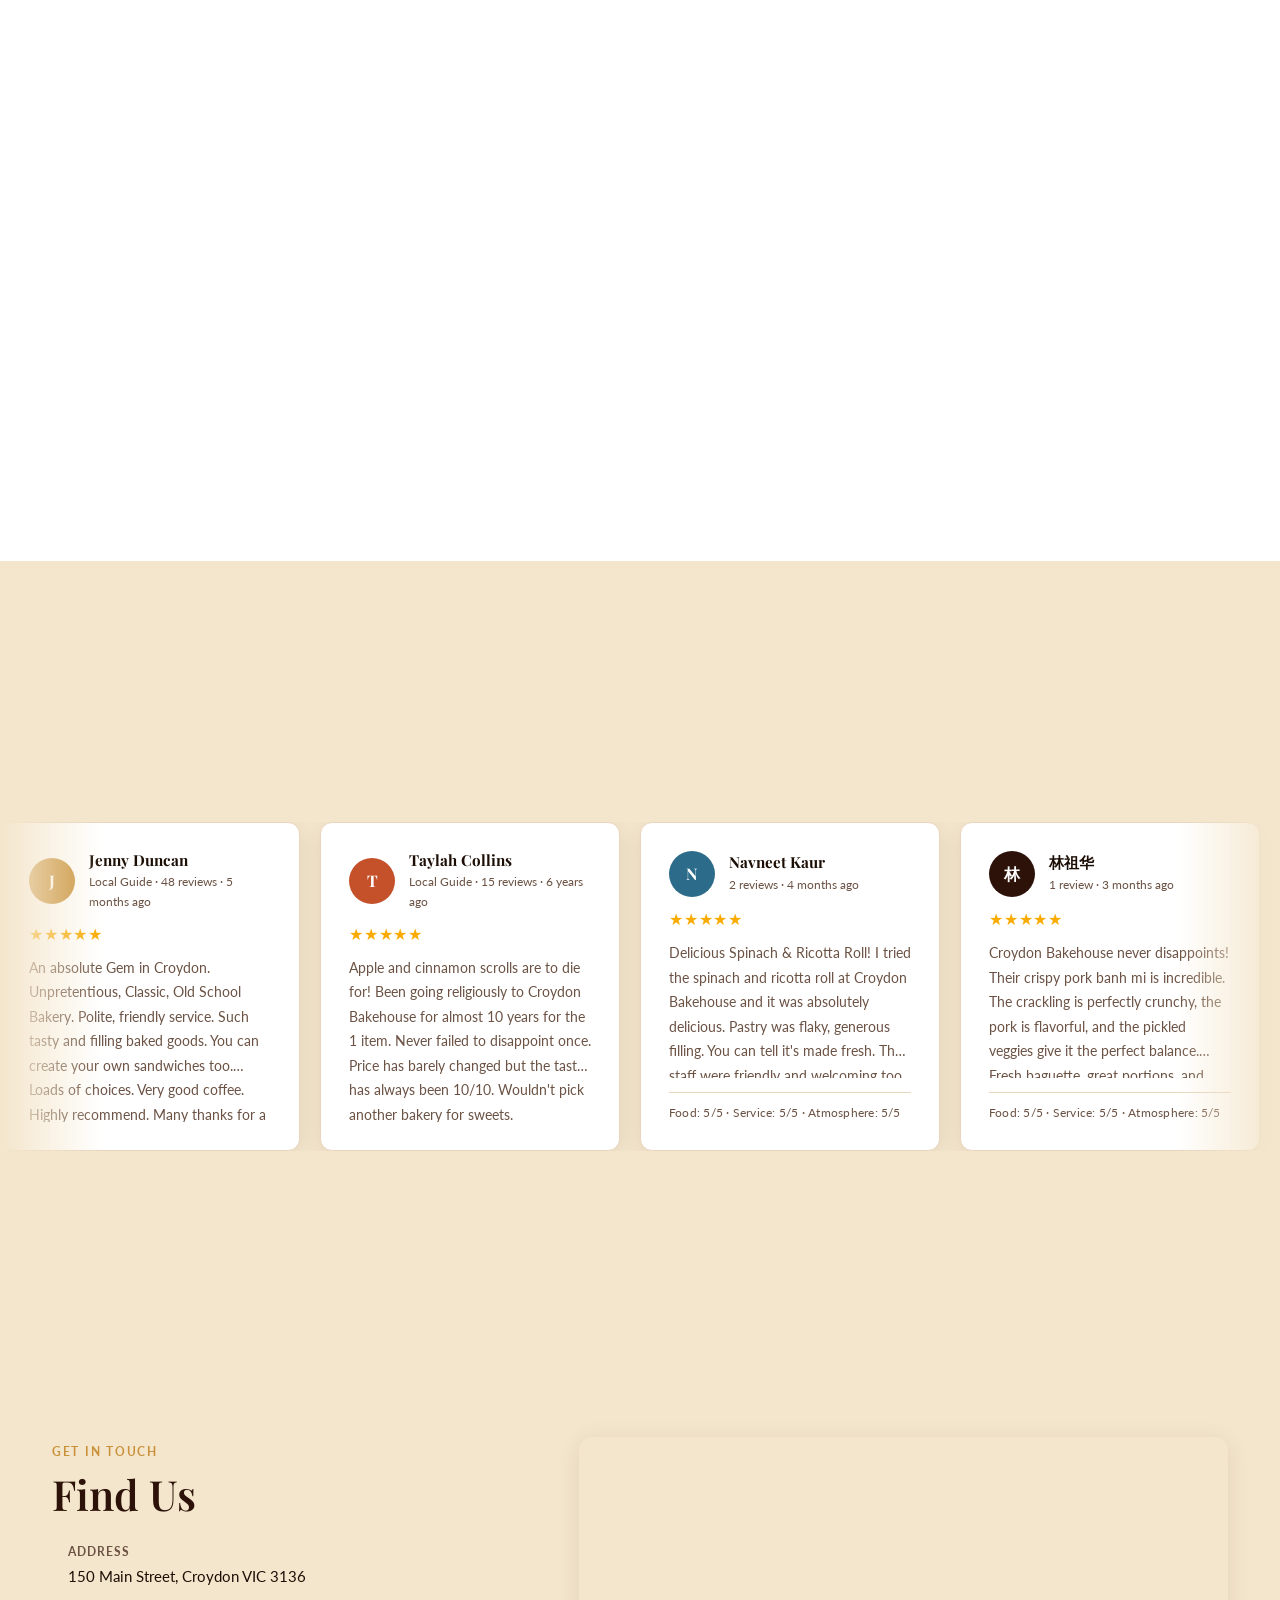
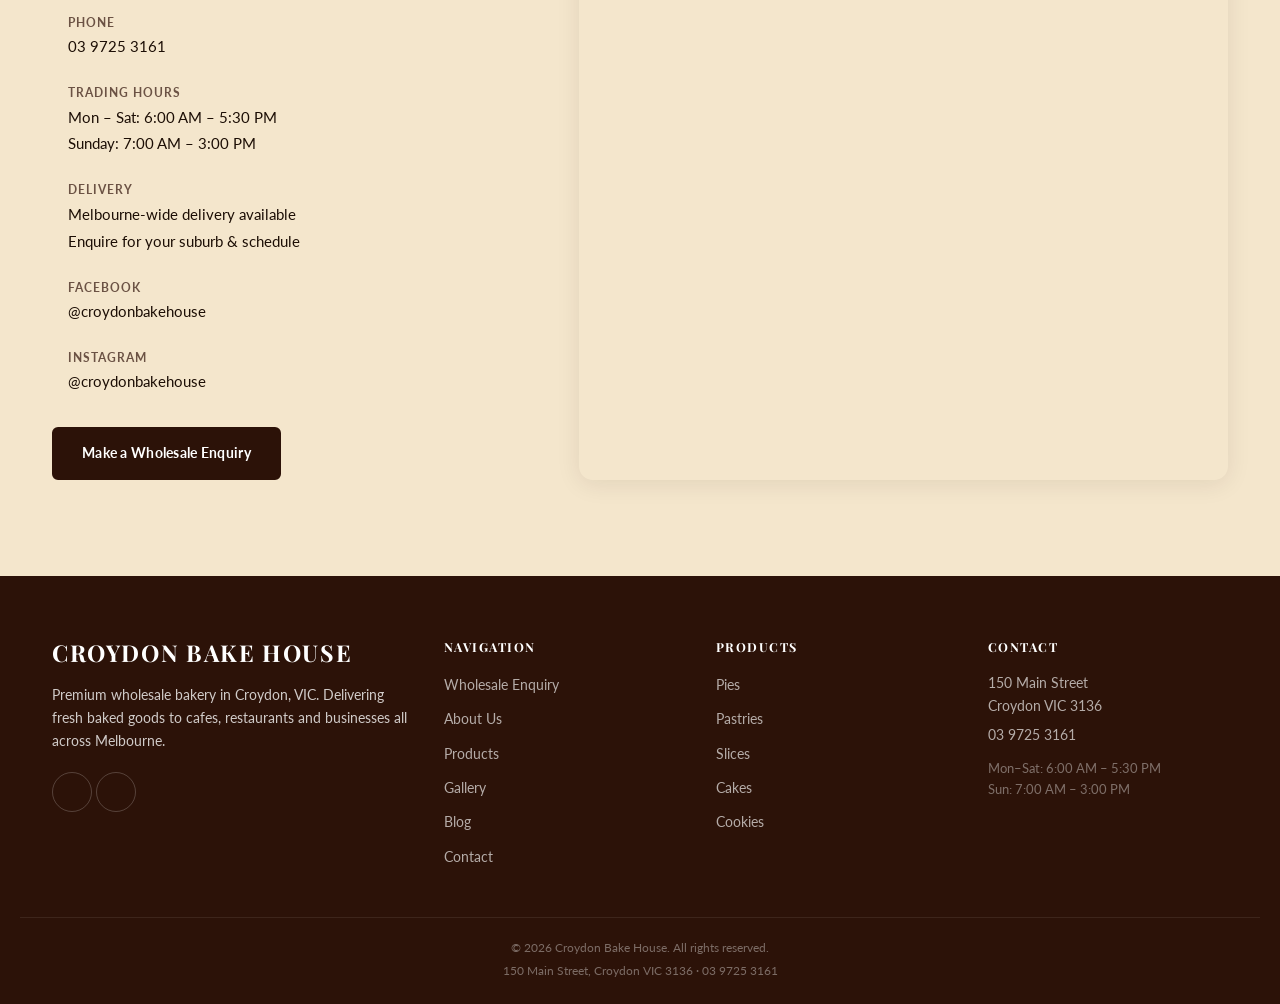
==== commit 2b21f334: "feat: Implement initial website setup with core HTML pages, CSS styling, and JavaScript interactivit" ====
--- a/project/index.html
+++ b/project/index.html
@@ -36,7 +36,7 @@
         <a href="#contact" class="nav-link">Contact</a>
       </nav>
       <div class="navbar__actions">
-        <a href="#enquire" class="btn btn--gold btn--sm nav-cta">Get a Quote</a>
+        <a href="tel:0397253161" class="btn btn--gold btn--sm nav-cta nav-cta--call"><i data-lucide="phone" aria-hidden="true"></i> <span class="call-label">Call Us</span></a>
         <a href="cart.html" class="navbar__cart" id="cartLink" aria-label="View cart">
           <i data-lucide="shopping-cart" aria-hidden="true"></i>
           <span class="cart-badge" id="cartBadge" hidden>0</span>
@@ -158,13 +158,10 @@
             <label for="productInterest">Products of Interest</label>
             <select id="productInterest" name="productInterest">
               <option value="">Select a category…</option>
-              <option value="pies">Pies &amp; Pasties</option>
-              <option value="rolls">Sausage &amp; Spinach Rolls</option>
-              <option value="slices">Slices &amp; Lamingtons</option>
+              <option value="pies">Pies</option>
+              <option value="pastries">Pastries</option>
+              <option value="slices">Slices</option>
               <option value="cakes">Cakes</option>
-              <option value="scrolls">Scrolls</option>
-              <option value="quiche">Quiche</option>
-              <option value="donuts">Donuts</option>
               <option value="cookies">Cookies</option>
               <option value="mixed">Mixed / Full Range</option>
             </select>
@@ -249,96 +246,50 @@
         </div>
 
         <div class="category-grid" id="categoryGrid">
-          <button class="cat-card reveal" data-cat="pie" style="--delay:0ms" aria-expanded="false">
+          <a href="category.html?cat=pie" class="cat-card reveal" style="--delay:0ms">
             <div class="cat-card__img"><img src="images/Google/steak_cheese_pie.jpg" alt="" aria-hidden="true" loading="lazy" /></div>
             <div class="cat-card__overlay"></div>
             <div class="cat-card__body">
-              <h3>Pies &amp; Pasties</h3>
-              <span>11 varieties</span>
-              <span class="cat-card__chevron"><i data-lucide="chevron-down" aria-hidden="true"></i></span>
-            </div>
-          </button>
-
-          <button class="cat-card reveal" data-cat="roll" style="--delay:60ms" aria-expanded="false">
-            <div class="cat-card__img"><img src="images/Google/sausage_roll.jpg" alt="" aria-hidden="true" loading="lazy" /></div>
+              <h3>Pies</h3>
+              <span>9 varieties</span>
+            </div>
+          </a>
+
+          <a href="category.html?cat=pastry" class="cat-card reveal" style="--delay:60ms">
+            <div class="cat-card__img"><img src="images/Google/meat_pastie_beef.webp" alt="" aria-hidden="true" loading="lazy" /></div>
             <div class="cat-card__overlay"></div>
             <div class="cat-card__body">
-              <h3>Rolls</h3>
-              <span>2 varieties</span>
-              <span class="cat-card__chevron"><i data-lucide="chevron-down" aria-hidden="true"></i></span>
-            </div>
-          </button>
-
-          <button class="cat-card reveal" data-cat="slice" style="--delay:120ms" aria-expanded="false">
+              <h3>Pastries</h3>
+              <span>4 varieties</span>
+            </div>
+          </a>
+
+          <a href="category.html?cat=slice" class="cat-card reveal" style="--delay:120ms">
             <div class="cat-card__img"><img src="images/Google/vanilla_slice.jpg" alt="" aria-hidden="true" loading="lazy" /></div>
             <div class="cat-card__overlay"></div>
             <div class="cat-card__body">
               <h3>Slices</h3>
               <span>11 varieties</span>
-              <span class="cat-card__chevron"><i data-lucide="chevron-down" aria-hidden="true"></i></span>
-            </div>
-          </button>
-
-          <button class="cat-card reveal" data-cat="cake" style="--delay:180ms" aria-expanded="false">
+            </div>
+          </a>
+
+          <a href="category.html?cat=cake" class="cat-card reveal" style="--delay:180ms">
             <div class="cat-card__img"><img src="images/Google/banana_cake.jpg" alt="" aria-hidden="true" loading="lazy" /></div>
             <div class="cat-card__overlay"></div>
             <div class="cat-card__body">
               <h3>Cakes</h3>
               <span>4 varieties</span>
-              <span class="cat-card__chevron"><i data-lucide="chevron-down" aria-hidden="true"></i></span>
-            </div>
-          </button>
-
-          <button class="cat-card reveal" data-cat="scroll" style="--delay:240ms" aria-expanded="false">
-            <div class="cat-card__img"><img src="images/Google/coffee_scroll.jpg" alt="" aria-hidden="true" loading="lazy" /></div>
-            <div class="cat-card__overlay"></div>
-            <div class="cat-card__body">
-              <h3>Scrolls</h3>
-              <span>3 varieties</span>
-              <span class="cat-card__chevron"><i data-lucide="chevron-down" aria-hidden="true"></i></span>
-            </div>
-          </button>
-
-          <button class="cat-card reveal" data-cat="quiche" style="--delay:300ms" aria-expanded="false">
-            <div class="cat-card__img"><img src="images/Google/egg_bacon_quiche.jpg" alt="" aria-hidden="true" loading="lazy" /></div>
-            <div class="cat-card__overlay"></div>
-            <div class="cat-card__body">
-              <h3>Quiche</h3>
-              <span>2 varieties</span>
-              <span class="cat-card__chevron"><i data-lucide="chevron-down" aria-hidden="true"></i></span>
-            </div>
-          </button>
-
-          <button class="cat-card reveal" data-cat="donut" style="--delay:360ms" aria-expanded="false">
-            <div class="cat-card__img"><img src="https://images.unsplash.com/photo-1551024601-bec78aea704b?w=500&h=360&fit=crop&q=80" alt="" aria-hidden="true" loading="lazy" /></div>
-            <div class="cat-card__overlay"></div>
-            <div class="cat-card__body">
-              <h3>Donuts</h3>
-              <span>Varieties TBC</span>
-              <span class="cat-card__chevron"><i data-lucide="chevron-down" aria-hidden="true"></i></span>
-            </div>
-          </button>
-
-          <button class="cat-card reveal" data-cat="cookie" style="--delay:420ms" aria-expanded="false">
+            </div>
+          </a>
+
+          <a href="category.html?cat=cookie" class="cat-card reveal" style="--delay:240ms">
             <div class="cat-card__img"><img src="https://images.unsplash.com/photo-1499636136210-6f4ee915583e?w=500&h=360&fit=crop&q=80" alt="" aria-hidden="true" loading="lazy" /></div>
             <div class="cat-card__overlay"></div>
             <div class="cat-card__body">
               <h3>Cookies</h3>
               <span>Varieties TBC</span>
-              <span class="cat-card__chevron"><i data-lucide="chevron-down" aria-hidden="true"></i></span>
-            </div>
-          </button>
-        </div>
-
-        <!-- In-page product drawer -->
-        <div class="product-drawer" id="productDrawer">
-          <div class="product-drawer__header">
-            <h3 class="product-drawer__title" id="drawerTitle"></h3>
-            <button class="product-drawer__close" id="drawerClose" aria-label="Close product list">
-              <i data-lucide="x" aria-hidden="true"></i>
-            </button>
-          </div>
-          <div class="product-grid" id="productGrid"></div>
+            </div>
+          </a>
         </div>
 
         <div class="products__cta reveal">
@@ -614,7 +565,7 @@
         <a href="https://www.instagram.com/croydonbakehouse/" target="_blank" rel="noopener noreferrer" class="footer__social" aria-label="Instagram"><i data-lucide="instagram" aria-hidden="true"></i></a>
       </div>
       <div class="footer__links"><h4>Navigation</h4><ul><li><a href="#enquire">Wholesale Enquiry</a></li><li><a href="#about">About Us</a></li><li><a href="#products">Products</a></li><li><a href="#gallery">Gallery</a></li><li><a href="#blog">Blog</a></li><li><a href="#contact">Contact</a></li></ul></div>
-      <div class="footer__links"><h4>Products</h4><ul><li><a href="#products">Pies &amp; Pasties</a></li><li><a href="#products">Sausage Rolls</a></li><li><a href="#products">Slices &amp; Lamingtons</a></li><li><a href="#products">Cakes</a></li><li><a href="#products">Scrolls</a></li><li><a href="#products">Quiche</a></li></ul></div>
+      <div class="footer__links"><h4>Products</h4><ul><li><a href="category.html?cat=pie">Pies</a></li><li><a href="category.html?cat=pastry">Pastries</a></li><li><a href="category.html?cat=slice">Slices</a></li><li><a href="category.html?cat=cake">Cakes</a></li><li><a href="category.html?cat=cookie">Cookies</a></li></ul></div>
       <div class="footer__contact"><h4>Contact</h4><p>150 Main Street<br />Croydon VIC 3136</p><a href="tel:0397253161">03 9725 3161</a><p class="footer__hours">Mon–Sat: 6:00 AM – 5:30 PM<br />Sun: 7:00 AM – 3:00 PM</p></div>
     </div>
     <div class="footer__bottom"><div class="container"><p>&copy; <span id="footerYear"></span> Croydon Bake House. All rights reserved.</p><p>150 Main Street, Croydon VIC 3136 · 03 9725 3161</p></div></div>
--- a/project/styles.css
+++ b/project/styles.css
@@ -231,6 +231,8 @@
 .navbar__inner { display: flex; align-items: center; justify-content: space-between; height: 100%; gap: 1rem; }
 .navbar__actions { display: flex; align-items: center; gap: 0.25rem; }
 .navbar__actions .nav-cta { display: none; }
+.navbar__actions .nav-cta--call { display: inline-flex; }
+.nav-cta--call .call-label { display: none; }
 .logo-wordmark {
   display: inline-block;
   font-family: var(--font-heading);
@@ -265,6 +267,18 @@
 .nav-link:focus-visible { outline: 2px solid var(--color-gold); outline-offset: 2px; }
 
 .nav-cta { margin-left: 0.5rem; }
+
+@keyframes cta-breathe {
+  0%, 100% { box-shadow: 0 0 0 0 rgba(200, 145, 58, 0.55); }
+  50%       { box-shadow: 0 0 0 9px rgba(200, 145, 58, 0); }
+}
+.nav-cta--call {
+  display: inline-flex;
+  align-items: center;
+  gap: 0.35rem;
+  animation: cta-breathe 2.6s ease-in-out infinite;
+}
+.nav-cta--call svg { width: 14px; height: 14px; }
 
 .navbar__toggle {
   display: flex;
@@ -1084,6 +1098,7 @@
   .navbar__inner { display: grid; grid-template-columns: 1fr auto 1fr; }
   .navbar__actions { justify-self: end; }
   .navbar__actions .nav-cta { display: inline-flex; }
+  .nav-cta--call .call-label { display: inline; }
 
   .enquire__inner { grid-template-columns: 1fr 1.15fr; gap: 4.5rem; align-items: start; }
   .form-row { grid-template-columns: 1fr 1fr; }
@@ -1098,7 +1113,7 @@
   .stacked-card--center:hover { transform: translateX(0px) rotate(2deg) scale(1.12); }
   .stacked-card--right:hover  { transform: translateX(115px) rotate(8deg) scale(1.12); }
 
-  .category-grid { grid-template-columns: repeat(4, 1fr); }
+  .category-grid { grid-template-columns: repeat(3, 1fr); }
 
   .bento-grid { grid-template-columns: repeat(4, 1fr); grid-auto-rows: 160px; }
   .bento-item--2x2 { grid-column: span 2; grid-row: span 2; }
@@ -1119,6 +1134,68 @@
   :root { --container-pad: 2rem; }
   .blog-grid { grid-template-columns: repeat(3, 1fr); }
   .product-grid { grid-template-columns: repeat(auto-fill, minmax(220px, 1fr)); }
+  .category-grid { grid-template-columns: repeat(5, 1fr); gap: 0.5rem; }
+  .cat-card { aspect-ratio: unset; height: 200px; }
+}
+
+/* ════════════════════════════════════════════
+   CATEGORY LANDING PAGE
+════════════════════════════════════════════ */
+.cat-page-hero {
+  position: relative;
+  height: 340px;
+  background: var(--color-primary) center/cover no-repeat;
+}
+.cat-page-hero__overlay {
+  position: absolute; inset: 0;
+  background: linear-gradient(to bottom, rgba(44,18,8,0.45) 0%, rgba(44,18,8,0.85) 100%);
+}
+.cat-page-hero__content {
+  position: relative; z-index: 1;
+  height: 100%;
+  display: flex;
+  flex-direction: column;
+  justify-content: flex-end;
+  padding-bottom: 2.5rem;
+}
+.cat-page-breadcrumb {
+  display: flex;
+  align-items: center;
+  gap: 0.5rem;
+  font-size: 0.78rem;
+  color: rgba(255,255,255,0.65);
+  margin-bottom: 0.85rem;
+}
+.cat-page-breadcrumb a { color: rgba(255,255,255,0.65); transition: color 180ms; }
+.cat-page-breadcrumb a:hover { color: var(--color-gold-light); }
+.cat-page-breadcrumb span { color: rgba(255,255,255,0.35); }
+.cat-page-hero__label {
+  display: inline-block;
+  font-size: 0.68rem; font-weight: 700; text-transform: uppercase; letter-spacing: 0.12em;
+  background: var(--color-gold);
+  color: var(--color-white);
+  padding: 0.3rem 0.85rem;
+  border-radius: var(--radius-sm);
+  margin-bottom: 0.75rem;
+}
+.cat-page-hero__title {
+  color: var(--color-white);
+  font-size: clamp(1.75rem, 4vw, 2.8rem);
+  margin-bottom: 0.4rem;
+}
+.cat-page-hero__count {
+  font-size: 0.85rem;
+  color: rgba(255,255,255,0.6);
+  font-family: var(--font-body);
+  font-weight: 400;
+}
+
+.cat-page-body {
+  padding: 3.5rem 0 5rem;
+  background: var(--color-bg);
+}
+.cat-page-body .products__cta {
+  margin-top: 3rem;
 }
 
 /* ════════════════════════════════════════════
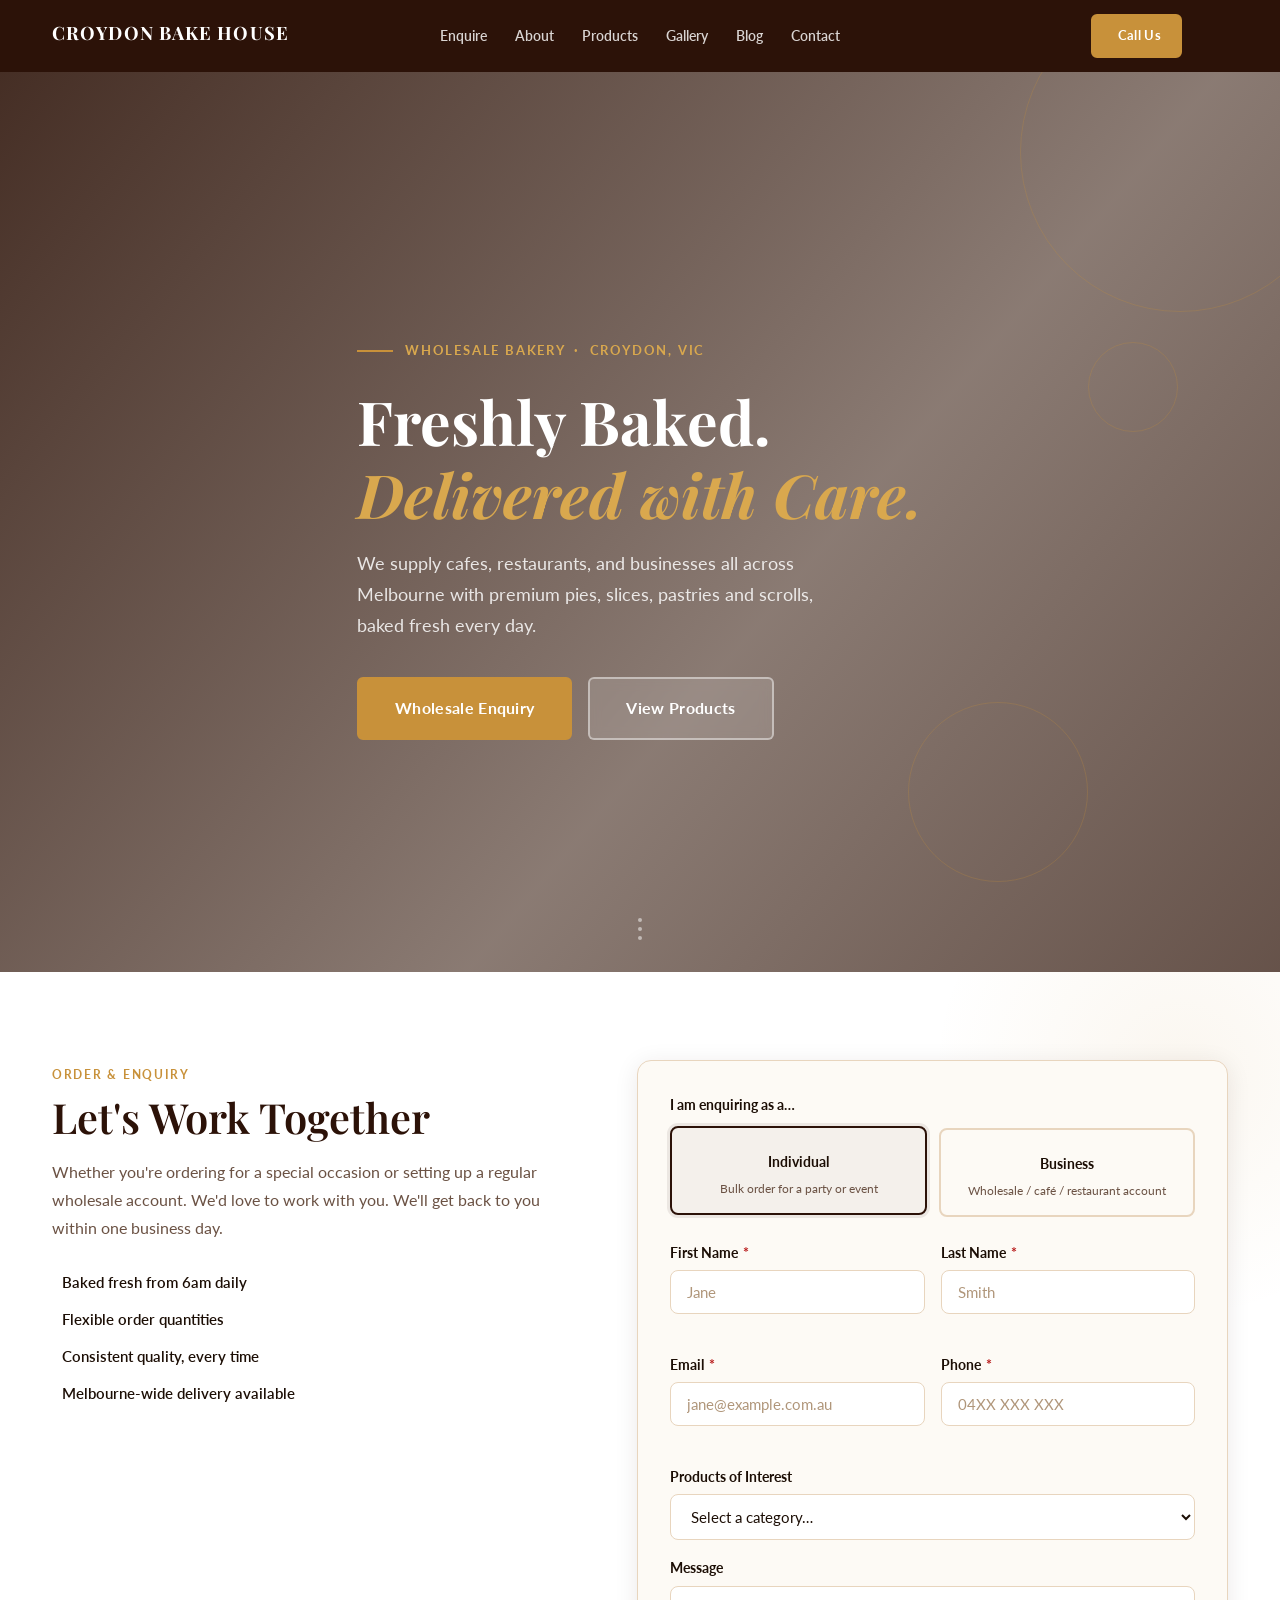
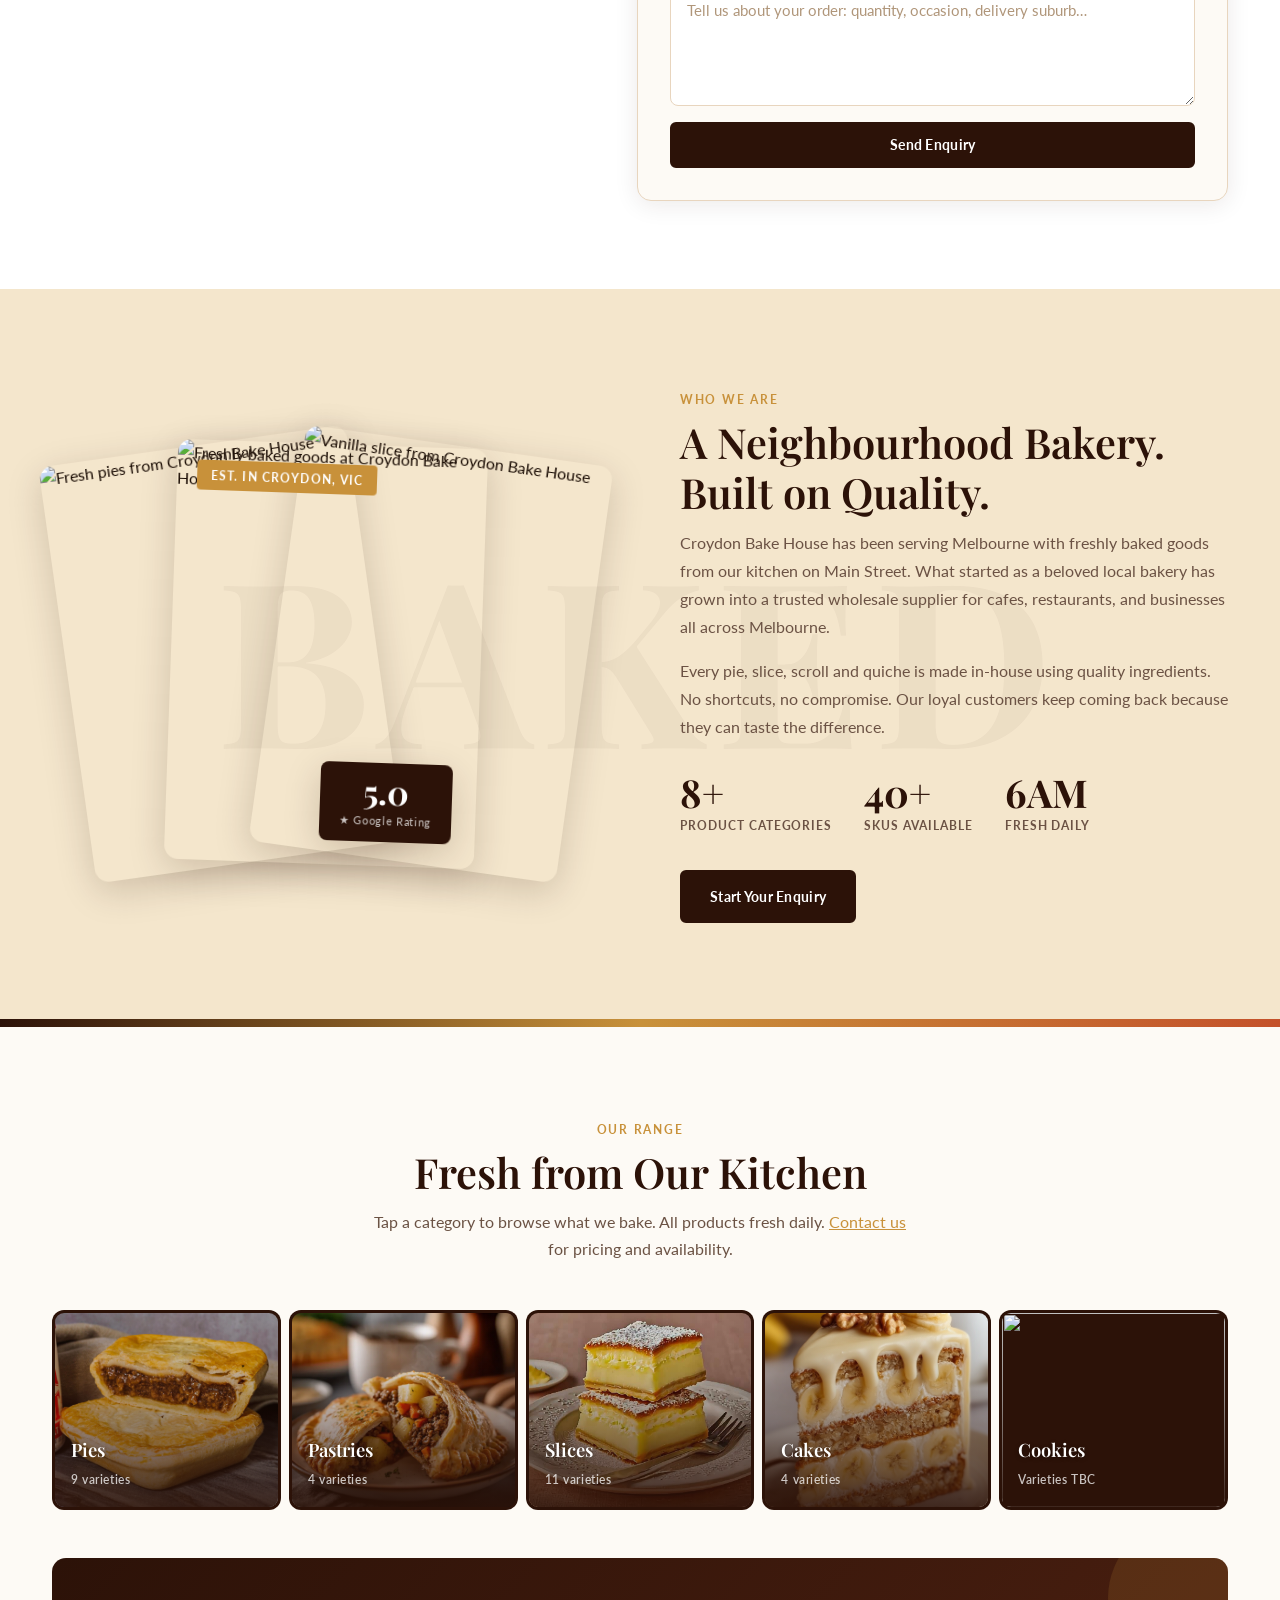
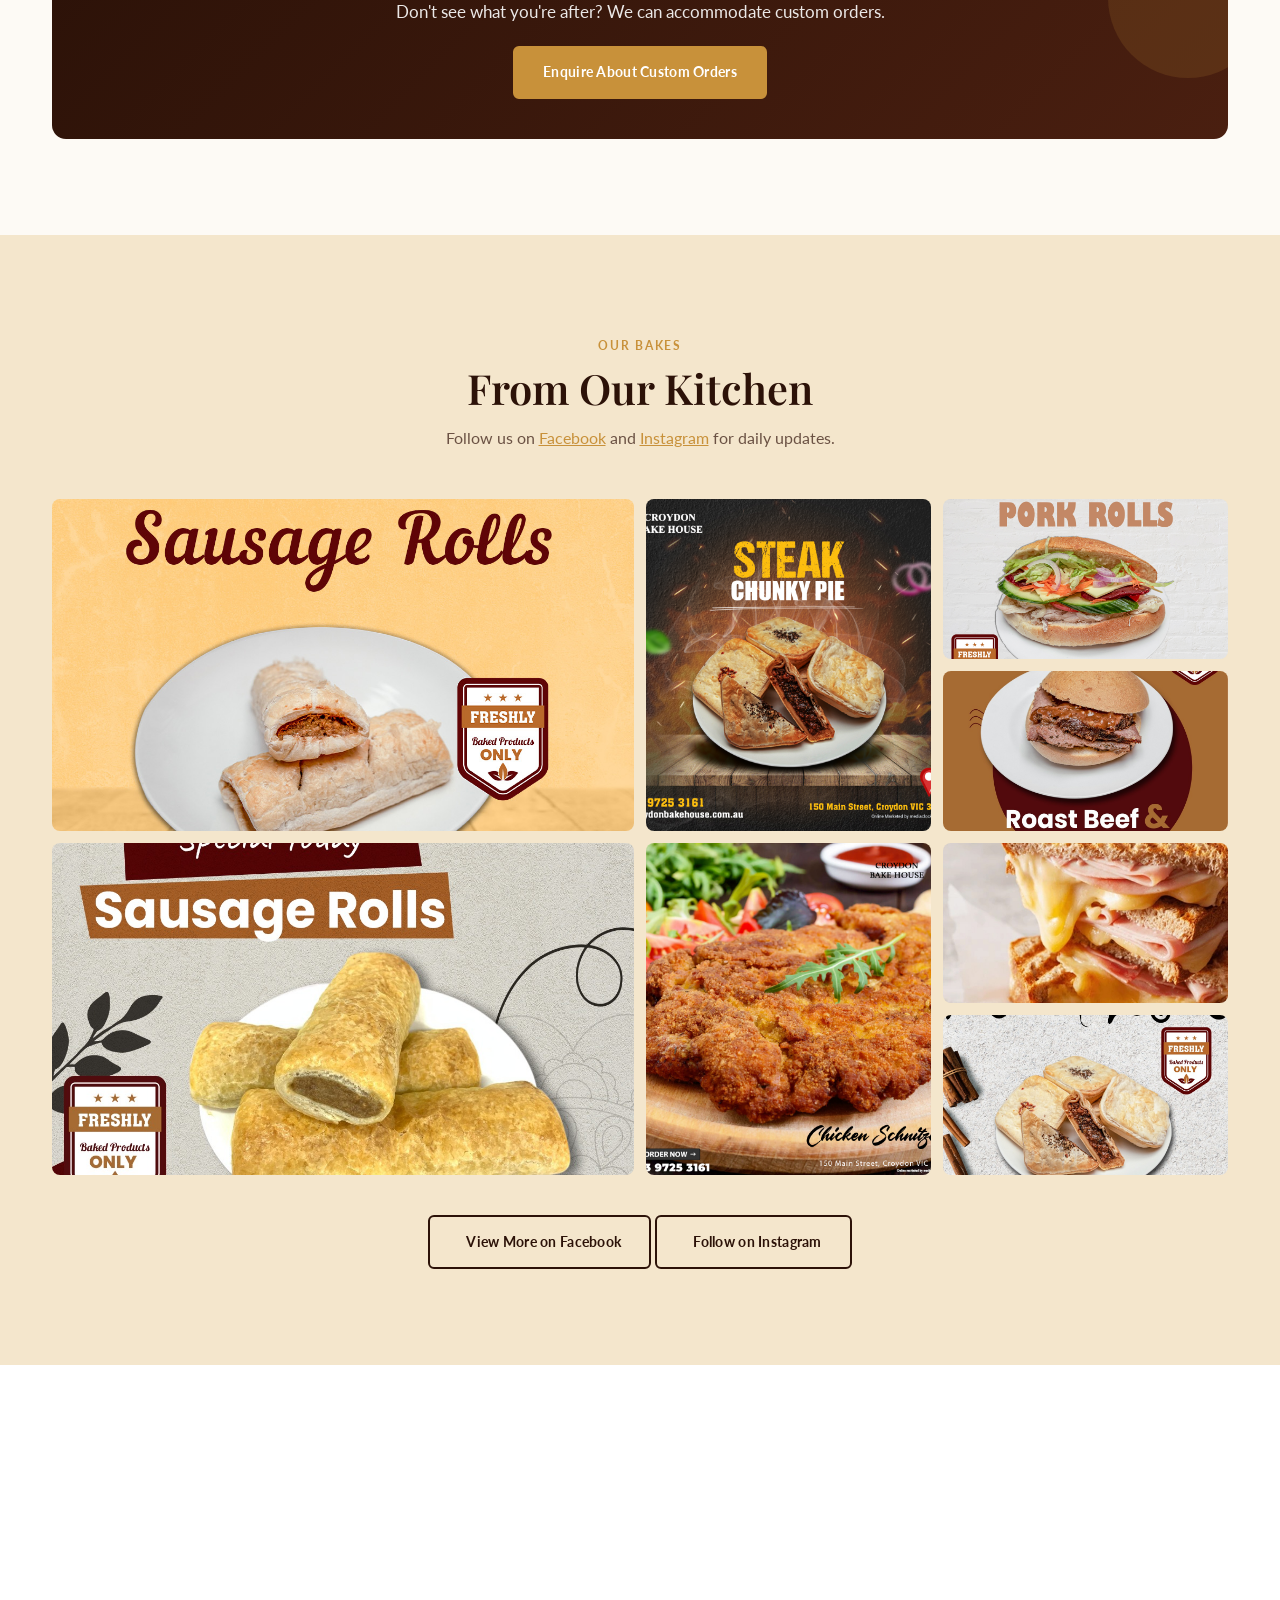
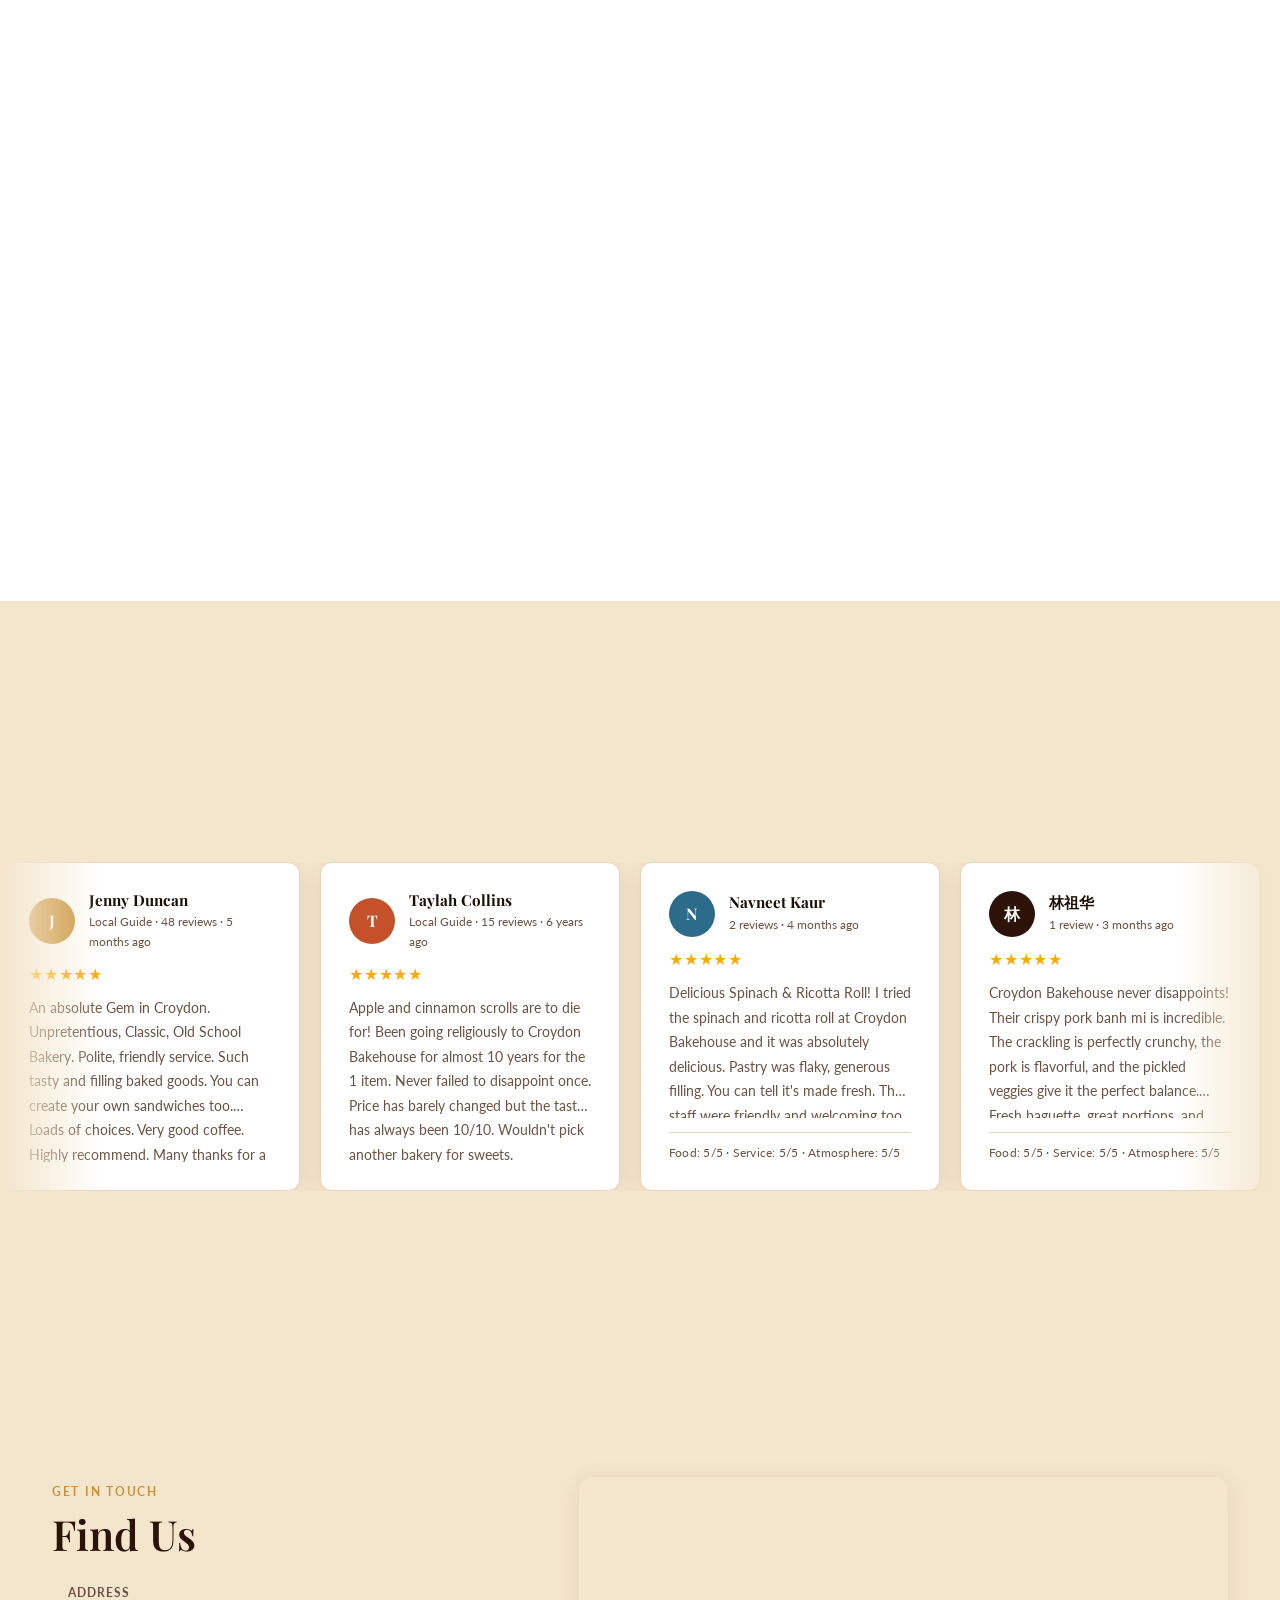
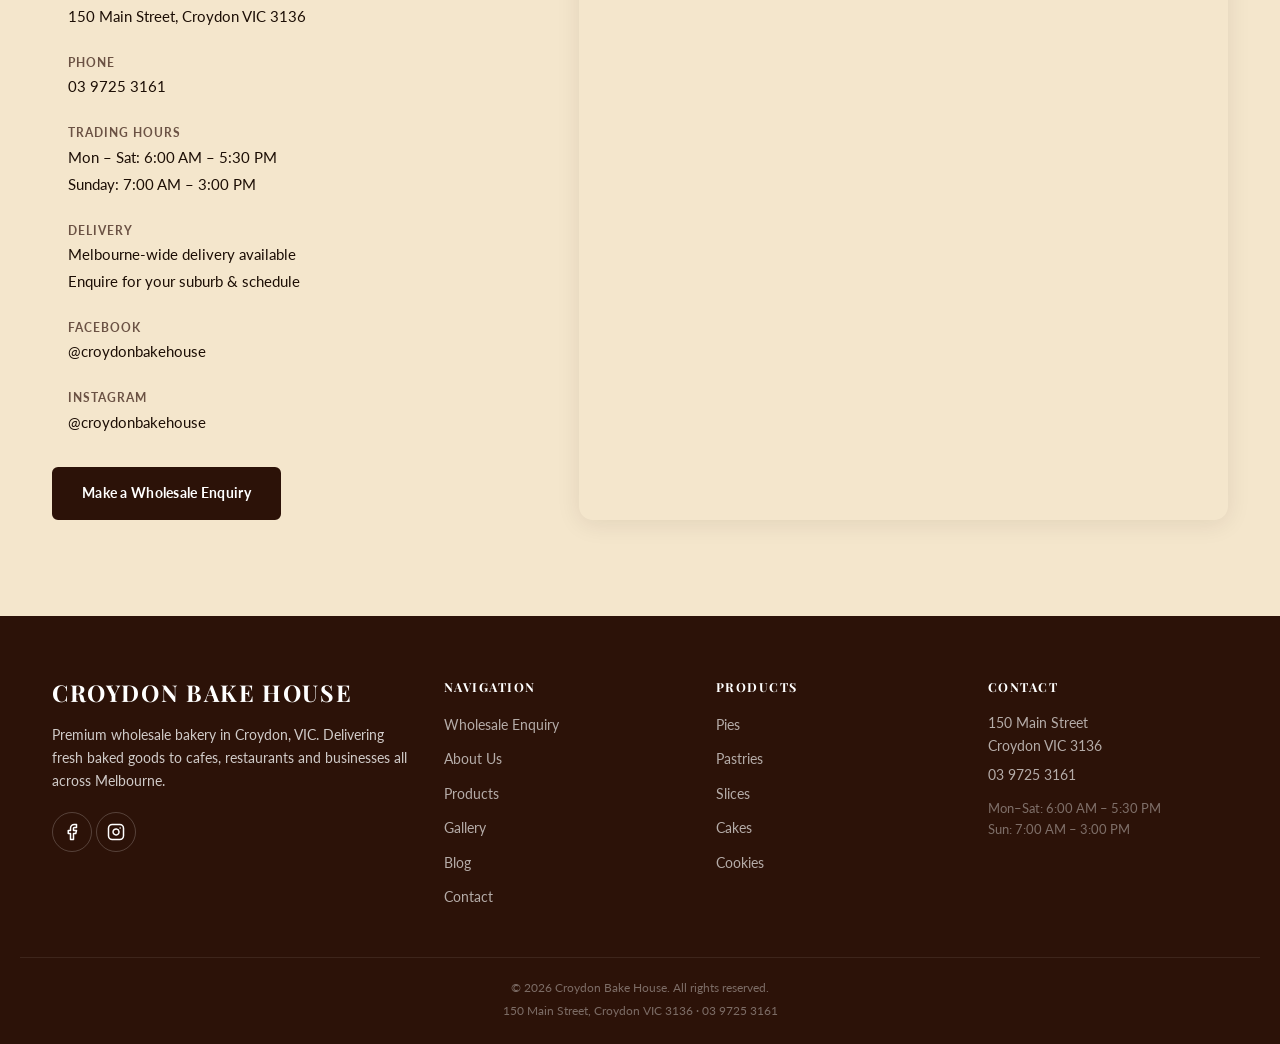
==== commit 3b2f60f2: "feat: implement initial website structure and styling for Croydon Bake House." ====
--- a/project/index.html
+++ b/project/index.html
@@ -561,8 +561,8 @@
       <div class="footer__brand">
         <span class="logo-wordmark logo-wordmark--lg">Croydon Bake House</span>
         <p>Premium wholesale bakery in Croydon, VIC. Delivering fresh baked goods to cafes, restaurants and businesses all across Melbourne.</p>
-        <a href="https://www.facebook.com/croydonbakehouse" target="_blank" rel="noopener noreferrer" class="footer__social" aria-label="Facebook"><i data-lucide="facebook" aria-hidden="true"></i></a>
-        <a href="https://www.instagram.com/croydonbakehouse/" target="_blank" rel="noopener noreferrer" class="footer__social" aria-label="Instagram"><i data-lucide="instagram" aria-hidden="true"></i></a>
+        <a href="https://www.facebook.com/croydonbakehouse" target="_blank" rel="noopener noreferrer" class="footer__social" aria-label="Facebook"><svg xmlns="http://www.w3.org/2000/svg" width="18" height="18" viewBox="0 0 24 24" fill="none" stroke="currentColor" stroke-width="2" stroke-linecap="round" stroke-linejoin="round" aria-hidden="true"><path d="M18 2h-3a5 5 0 0 0-5 5v3H7v4h3v8h4v-8h3l1-4h-4V7a1 1 0 0 1 1-1h3z"/></svg></a>
+        <a href="https://www.instagram.com/croydonbakehouse/" target="_blank" rel="noopener noreferrer" class="footer__social" aria-label="Instagram"><svg xmlns="http://www.w3.org/2000/svg" width="18" height="18" viewBox="0 0 24 24" fill="none" stroke="currentColor" stroke-width="2" stroke-linecap="round" stroke-linejoin="round" aria-hidden="true"><rect width="20" height="20" x="2" y="2" rx="5" ry="5"/><path d="M16 11.37A4 4 0 1 1 12.63 8 4 4 0 0 1 16 11.37z"/><line x1="17.5" x2="17.51" y1="6.5" y2="6.5"/></svg></a>
       </div>
       <div class="footer__links"><h4>Navigation</h4><ul><li><a href="#enquire">Wholesale Enquiry</a></li><li><a href="#about">About Us</a></li><li><a href="#products">Products</a></li><li><a href="#gallery">Gallery</a></li><li><a href="#blog">Blog</a></li><li><a href="#contact">Contact</a></li></ul></div>
       <div class="footer__links"><h4>Products</h4><ul><li><a href="category.html?cat=pie">Pies</a></li><li><a href="category.html?cat=pastry">Pastries</a></li><li><a href="category.html?cat=slice">Slices</a></li><li><a href="category.html?cat=cake">Cakes</a></li><li><a href="category.html?cat=cookie">Cookies</a></li></ul></div>
--- a/project/styles.css
+++ b/project/styles.css
@@ -46,7 +46,7 @@
 
 /* ── Reset ───────────────────────────────── */
 *, *::before, *::after { box-sizing: border-box; margin: 0; padding: 0; }
-html { scroll-behavior: smooth; font-size: 16px; }
+html { scroll-behavior: smooth; font-size: 16px; overflow-x: hidden; }
 body { font-family: var(--font-body); background: var(--color-bg); color: var(--color-text); line-height: 1.65; -webkit-font-smoothing: antialiased; overflow-x: hidden; }
 img { display: block; max-width: 100%; height: auto; }
 a { color: inherit; text-decoration: none; }
@@ -228,8 +228,9 @@
   transition: box-shadow 300ms ease;
 }
 .navbar.scrolled { box-shadow: 0 2px 24px rgba(44,18,8,0.4); }
-.navbar__inner { display: flex; align-items: center; justify-content: space-between; height: 100%; gap: 1rem; }
-.navbar__actions { display: flex; align-items: center; gap: 0.25rem; }
+.navbar__inner { display: flex; align-items: center; justify-content: space-between; height: 100%; gap: 0.5rem; min-width: 0; }
+.navbar__actions { display: flex; align-items: center; gap: 0.25rem; flex-shrink: 0; }
+.navbar__logo { min-width: 0; overflow: hidden; }
 .navbar__actions .nav-cta { display: none; }
 .navbar__actions .nav-cta--call { display: inline-flex; }
 .nav-cta--call .call-label { display: none; }
@@ -237,12 +238,14 @@
   display: inline-block;
   font-family: var(--font-heading);
   font-weight: 700;
-  font-size: 1.15rem;
+  font-size: clamp(0.85rem, 3.5vw, 1.15rem);
   text-transform: uppercase;
   letter-spacing: 0.06em;
   color: var(--color-white);
   line-height: 1.15;
   white-space: nowrap;
+  overflow: hidden;
+  text-overflow: ellipsis;
 }
 .logo-wordmark--lg {
   font-size: 1.45rem;
@@ -308,14 +311,14 @@
 /* ── Hero ────────────────────────────────── */
 .hero {
   position: relative;
-  min-height: 90vh;
+  min-height: 100vh;
   display: flex;
   align-items: center;
   background: url('https://images.unsplash.com/photo-1509440159596-0249088772ff?w=1800&h=1000&fit=crop&q=85') center/cover no-repeat;
 }
 .hero__overlay {
   position: absolute; inset: 0;
-  background: linear-gradient(130deg, rgba(44,18,8,0.88) 0%, rgba(44,18,8,0.55) 60%, rgba(200,145,58,0.18) 100%);
+  background: linear-gradient(130deg, rgba(44,18,8,0.88) 0%, rgba(44,18,8,0.55) 60%, rgba(44,18,8,0.72) 100%);
 }
 /* Floating decorative circles */
 .hero__decor { position: absolute; inset: 0; pointer-events: none; overflow: hidden; }
@@ -333,7 +336,7 @@
   50%       { transform: translateY(-20px) rotate(8deg); }
 }
 
-.hero__content { position: relative; z-index: 1; padding: 7rem 0 5rem; }
+.hero__content { position: relative; z-index: 1; padding: clamp(4rem, 10vh, 7rem) 0 clamp(2.5rem, 6vh, 5rem); }
 .hero__text { max-width: 620px; }
 
 /* CHANGE 1: flat badge, not pill */
@@ -358,7 +361,7 @@
 
 .hero__title { color: var(--color-white); margin-bottom: 1.1rem; }
 .hero__title em { font-style: italic; color: var(--color-gold-light); }
-.hero__subtitle { color: rgba(255,255,255,0.84); font-size: 1.1rem; margin-bottom: 2.25rem; max-width: 500px; line-height: 1.75; }
+.hero__subtitle { color: rgba(255,255,255,0.84); font-size: clamp(0.95rem, 2.5vw, 1.1rem); margin-bottom: 2.25rem; max-width: 500px; line-height: 1.75; }
 .hero__ctas { display: flex; gap: 1rem; flex-wrap: wrap; }
 
 /* Scroll hint dots */
@@ -389,7 +392,7 @@
 
 /* ── Enquire ─────────────────────────────── */
 .enquire {
-  padding: 5.5rem 0;
+  padding: clamp(3rem, 7vw, 5.5rem) 0;
   background: var(--color-white);
   position: relative;
   overflow: hidden;
@@ -500,9 +503,10 @@
 
 /* ── About ───────────────────────────────── */
 .about {
-  padding: 6rem 0;
+  padding: clamp(3.5rem, 8vw, 6rem) 0;
   background: var(--color-bg-alt);
   position: relative;
+  overflow: hidden;
   overflow: hidden;
 }
 .about__bg-text {
@@ -589,9 +593,10 @@
 
 /* ── Products — Change 3 ─────────────────── */
 .products {
-  padding: 6rem 0;
+  padding: clamp(3.5rem, 8vw, 6rem) 0;
   background: var(--color-bg);
   position: relative;
+  overflow: hidden;
 }
 .products__bg-strip {
   position: absolute;
@@ -784,7 +789,7 @@
 .products__cta .btn { position: relative; z-index: 1; }
 
 /* ── Gallery (Bento) ─────────────────────── */
-.gallery { padding: 6rem 0; background: var(--color-bg-alt); }
+.gallery { padding: clamp(3.5rem, 8vw, 6rem) 0; background: var(--color-bg-alt); }
 
 .bento-grid {
   display: grid;
@@ -935,7 +940,7 @@
 .bento-thumb.is-active        { transform: scale(1.2) translateY(-8px) rotate(0deg) !important; z-index: 10 !important; box-shadow: 0 0 0 2px rgba(255,255,255,0.75), 0 8px 16px rgba(0,0,0,0.3); }
 
 /* ── Blog ────────────────────────────────── */
-.blog { padding: 6rem 0; background: var(--color-white); }
+.blog { padding: clamp(3.5rem, 8vw, 6rem) 0; background: var(--color-white); }
 .blog-grid { display: grid; grid-template-columns: 1fr; gap: 2rem; }
 .blog-card {
   background: var(--color-bg); border: 1px solid var(--color-border);
@@ -968,7 +973,7 @@
 .read-more svg { width: 14px; height: 14px; }
 
 /* ── Reviews Carousel ───────────────────── */
-.reviews { padding: 6rem 0; background: var(--color-bg-alt); overflow: hidden; }
+.reviews { padding: clamp(3.5rem, 8vw, 6rem) 0; background: var(--color-bg-alt); overflow: hidden; }
 
 .reviews__google-badge {
   display: flex; align-items: center; justify-content: center;
@@ -1041,7 +1046,7 @@
 .reviews__cta { display: flex; justify-content: center; margin-top: 2.5rem; }
 
 /* ── Contact ─────────────────────────────── */
-.contact { padding: 6rem 0; background: var(--color-bg-alt); }
+.contact { padding: clamp(3.5rem, 8vw, 6rem) 0; background: var(--color-bg-alt); }
 .contact__inner { display: grid; grid-template-columns: 1fr; gap: 3rem; }
 .contact__details { display: flex; flex-direction: column; gap: 1.5rem; margin: 1.5rem 0 2rem; }
 .contact__details li { display: flex; gap: 1rem; align-items: flex-start; }
@@ -1054,14 +1059,14 @@
 .contact__map iframe { display: block; flex: 1; min-height: 340px; }
 
 /* ── Footer ──────────────────────────────── */
-.footer { background: var(--color-primary); color: rgba(255,255,255,0.78); padding: 4rem 0 0; }
+.footer { background: var(--color-primary); color: rgba(255,255,255,0.78); padding: clamp(2.5rem, 5vw, 4rem) 0 0; }
 .footer__inner { display: grid; grid-template-columns: 1fr; gap: 2.5rem; padding-bottom: 3rem; border-bottom: 1px solid rgba(255,255,255,0.08); }
 .footer__brand { max-width: 320px; }
 .footer__logo { height: 56px; width: auto; object-fit: contain; }
 .footer__brand p { font-size: 0.875rem; line-height: 1.65; margin-bottom: 1.25rem; }
 .footer__social { display: inline-flex; align-items: center; justify-content: center; width: 40px; height: 40px; border-radius: 50%; border: 1px solid rgba(255,255,255,0.2); color: var(--color-white); transition: background 200ms, border-color 200ms, transform 200ms var(--ease-spring); }
 .footer__social:hover { background: rgba(255,255,255,0.1); border-color: rgba(255,255,255,0.4); transform: translateY(-2px); }
-.footer__social svg { width: 18px; height: 18px; }
+.footer__social svg { width: 18px; height: 18px; stroke: var(--color-white); fill: none; }
 .footer__links h4, .footer__contact h4 { color: var(--color-white); font-size: 0.78rem; font-weight: 700; text-transform: uppercase; letter-spacing: 0.12em; margin-bottom: 1rem; }
 .footer__links ul { display: flex; flex-direction: column; gap: 0.5rem; }
 .footer__links a { font-size: 0.875rem; color: rgba(255,255,255,0.65); transition: color 180ms, padding-left 180ms; }
@@ -1092,7 +1097,44 @@
 /* ════════════════════════════════════════════
    RESPONSIVE — Tablet ≥768px
 ════════════════════════════════════════════ */
+/* Tablet navbar: keep hamburger, but show "Call Us" text label */
+@media (min-width: 768px) and (max-width: 1023px) {
+  .nav-cta--call .call-label { display: inline; }
+}
+
 @media (min-width: 768px) {
+  .enquire__inner { grid-template-columns: 1fr 1.15fr; gap: 4.5rem; align-items: start; }
+  .form-row { grid-template-columns: 1fr 1fr; }
+
+  .stacked-cards { height: 420px; }
+  .stacked-card { width: 260px; height: 350px; }
+  .stacked-card--left  { transform: translateX(-85px) rotate(-8deg); }
+  .stacked-card--center { transform: translateX(0px) rotate(2deg); }
+  .stacked-card--right  { transform: translateX(85px) rotate(8deg); }
+  .stacked-card--left:hover  { transform: translateX(-85px) rotate(-8deg) scale(1.12); }
+  .stacked-card--center:hover { transform: translateX(0px) rotate(2deg) scale(1.12); }
+  .stacked-card--right:hover  { transform: translateX(85px) rotate(8deg) scale(1.12); }
+
+  .category-grid { grid-template-columns: repeat(3, 1fr); }
+
+  .bento-grid { grid-template-columns: repeat(4, 1fr); grid-auto-rows: 160px; }
+  .bento-item--2x2 { grid-column: span 2; grid-row: span 2; }
+  .bento-item--1x2 { grid-column: span 1; grid-row: span 2; }
+
+  .blog-grid { grid-template-columns: repeat(2, 1fr); }
+
+  .contact__inner { grid-template-columns: 1fr 1.4fr; gap: 4rem; align-items: stretch; }
+
+  .footer__inner { grid-template-columns: 1.5fr 1fr 1fr 1fr; gap: 2rem; }
+  .footer__brand { max-width: none; }
+}
+
+/* ════════════════════════════════════════════
+   RESPONSIVE — Desktop ≥1024px
+════════════════════════════════════════════ */
+@media (min-width: 1024px) {
+  :root { --container-pad: 2rem; }
+  /* Full desktop navbar */
   .navbar__toggle { display: none; }
   .navbar__nav { display: flex !important; position: static !important; flex-direction: row !important; background: none !important; padding: 0 !important; overflow: visible !important; animation: none !important; justify-content: center; }
   .navbar__inner { display: grid; grid-template-columns: 1fr auto 1fr; }
@@ -1100,42 +1142,20 @@
   .navbar__actions .nav-cta { display: inline-flex; }
   .nav-cta--call .call-label { display: inline; }
 
-  .enquire__inner { grid-template-columns: 1fr 1.15fr; gap: 4.5rem; align-items: start; }
-  .form-row { grid-template-columns: 1fr 1fr; }
-
-  .about__inner { grid-template-columns: 1fr 1fr; gap: 15rem; }
-  .stacked-cards { height: 520px; }
-  .stacked-card { width: 340px; height: 450px; }
-  .stacked-card--left  { transform: translateX(-115px) rotate(-8deg); }
-  .stacked-card--center { transform: translateX(0px) rotate(2deg); }
-  .stacked-card--right  { transform: translateX(115px) rotate(8deg); }
-  .stacked-card--left:hover  { transform: translateX(-115px) rotate(-8deg) scale(1.12); }
-  .stacked-card--center:hover { transform: translateX(0px) rotate(2deg) scale(1.12); }
-  .stacked-card--right:hover  { transform: translateX(115px) rotate(8deg) scale(1.12); }
-
-  .category-grid { grid-template-columns: repeat(3, 1fr); }
-
-  .bento-grid { grid-template-columns: repeat(4, 1fr); grid-auto-rows: 160px; }
-  .bento-item--2x2 { grid-column: span 2; grid-row: span 2; }
-  .bento-item--1x2 { grid-column: span 1; grid-row: span 2; }
-
-  .blog-grid { grid-template-columns: repeat(2, 1fr); }
-
-  .contact__inner { grid-template-columns: 1fr 1.4fr; gap: 4rem; align-items: stretch; }
-
-  .footer__inner { grid-template-columns: 1.5fr 1fr 1fr 1fr; gap: 2rem; }
-  .footer__brand { max-width: none; }
-}
-
-/* ════════════════════════════════════════════
-   RESPONSIVE — Desktop ≥1024px
-════════════════════════════════════════════ */
-@media (min-width: 1024px) {
-  :root { --container-pad: 2rem; }
   .blog-grid { grid-template-columns: repeat(3, 1fr); }
   .product-grid { grid-template-columns: repeat(auto-fill, minmax(220px, 1fr)); }
   .category-grid { grid-template-columns: repeat(5, 1fr); gap: 0.5rem; }
   .cat-card { aspect-ratio: unset; height: 200px; }
+
+  .about__inner { grid-template-columns: 1fr 1fr; gap: 5rem; }
+  .stacked-cards { height: 500px; }
+  .stacked-card { width: 310px; height: 420px; }
+  .stacked-card--left  { transform: translateX(-105px) rotate(-8deg); }
+  .stacked-card--center { transform: translateX(0px) rotate(2deg); }
+  .stacked-card--right  { transform: translateX(105px) rotate(8deg); }
+  .stacked-card--left:hover  { transform: translateX(-105px) rotate(-8deg) scale(1.12); }
+  .stacked-card--center:hover { transform: translateX(0px) rotate(2deg) scale(1.12); }
+  .stacked-card--right:hover  { transform: translateX(105px) rotate(8deg) scale(1.12); }
 }
 
 /* ════════════════════════════════════════════
@@ -1196,6 +1216,92 @@
 }
 .cat-page-body .products__cta {
   margin-top: 3rem;
+}
+
+/* ════════════════════════════════════════════
+   MOBILE — max 767px
+════════════════════════════════════════════ */
+@media (max-width: 767px) {
+  /* Hero — prevent the landscape image from zooming in too deep */
+  .hero {
+    min-height: auto;
+    background-position: center 30%;
+    background-size: cover;
+  }
+  .hero__overlay {
+    background: linear-gradient(160deg, rgba(44,18,8,0.92) 0%, rgba(44,18,8,0.72) 60%, rgba(44,18,8,0.55) 100%);
+  }
+  .hero__content { padding: 5.5rem var(--container-pad) 4rem; }
+  .hero__decor { display: none; }
+  .hero__text { width: 100%; max-width: 100%; }
+  .hero__badge { font-size: 0.72rem; margin-bottom: 1rem; }
+  .hero__subtitle { max-width: 100%; }
+  .hero__ctas { flex-direction: column; gap: 0.75rem; }
+  .hero__ctas .btn { width: 100%; justify-content: center; }
+  .gallery__cta { display: flex; flex-direction: column; align-items: center; gap: 0.75rem; }
+  .gallery__cta .btn { width: 100%; max-width: 320px; justify-content: center; }
+
+  /* Stacked cards — scale to fit mobile */
+  .stacked-cards { height: 260px; }
+  .stacked-card { width: 158px; height: 215px; }
+  .stacked-card--left  { transform: translateX(-50px) rotate(-8deg); z-index: 1; }
+  .stacked-card--center { transform: translateX(0px) rotate(2deg); z-index: 3; }
+  .stacked-card--right  { transform: translateX(50px) rotate(8deg); z-index: 1; }
+  .stacked-card--left:hover  { transform: translateX(-50px) rotate(-8deg) scale(1.1); z-index: 10; }
+  .stacked-card--center:hover { transform: translateX(0px) rotate(2deg) scale(1.1); z-index: 10; }
+  .stacked-card--right:hover  { transform: translateX(50px) rotate(8deg) scale(1.1); z-index: 10; }
+  .about__image-badge { padding: 0.5rem 0.875rem; bottom: 1rem; right: 1rem; }
+  .badge-number { font-size: 1.6rem; }
+  .about__image-tag { font-size: 0.65rem; padding: 0.25rem 0.65rem; }
+
+  /* Stats */
+  .about__stats { gap: 1.25rem; }
+  .stat__num { font-size: 2rem; }
+
+  /* Enquire form */
+  .enquire__form { padding: 1.25rem; }
+
+  /* Section header */
+  .section-header { margin-bottom: 2rem; }
+
+  /* Blog */
+  .blog-card__body { padding: 1.1rem; }
+
+  /* Footer */
+  .footer__inner { gap: 2rem; padding-bottom: 2rem; }
+  .footer__brand { max-width: none; }
+
+  /* Contact map height */
+  .contact__map { min-height: 260px; }
+  .contact__map iframe { min-height: 260px; }
+
+}
+
+/* Bento grid — single column on very small phones */
+@media (max-width: 479px) {
+  .bento-grid { grid-template-columns: 1fr; grid-auto-rows: 200px; }
+  .bento-item--2x2, .bento-item--1x2 { grid-row: span 1; }
+}
+
+/* ════════════════════════════════════════════
+   LARGE DESKTOP — min 1440px
+════════════════════════════════════════════ */
+@media (min-width: 1440px) {
+  :root {
+    --container-max: 1360px;
+    --container-pad: 2.5rem;
+  }
+  .hero { min-height: 100vh; }
+  .about__inner { gap: 7rem; }
+  .stacked-cards { height: 540px; }
+  .stacked-card { width: 340px; height: 455px; }
+  .stacked-card--left  { transform: translateX(-115px) rotate(-8deg); }
+  .stacked-card--center { transform: translateX(0px) rotate(2deg); }
+  .stacked-card--right  { transform: translateX(115px) rotate(8deg); }
+  .stacked-card--left:hover  { transform: translateX(-115px) rotate(-8deg) scale(1.12); }
+  .stacked-card--center:hover { transform: translateX(0px) rotate(2deg) scale(1.12); }
+  .stacked-card--right:hover  { transform: translateX(115px) rotate(8deg) scale(1.12); }
+  .bento-grid { grid-auto-rows: 180px; }
 }
 
 /* ════════════════════════════════════════════
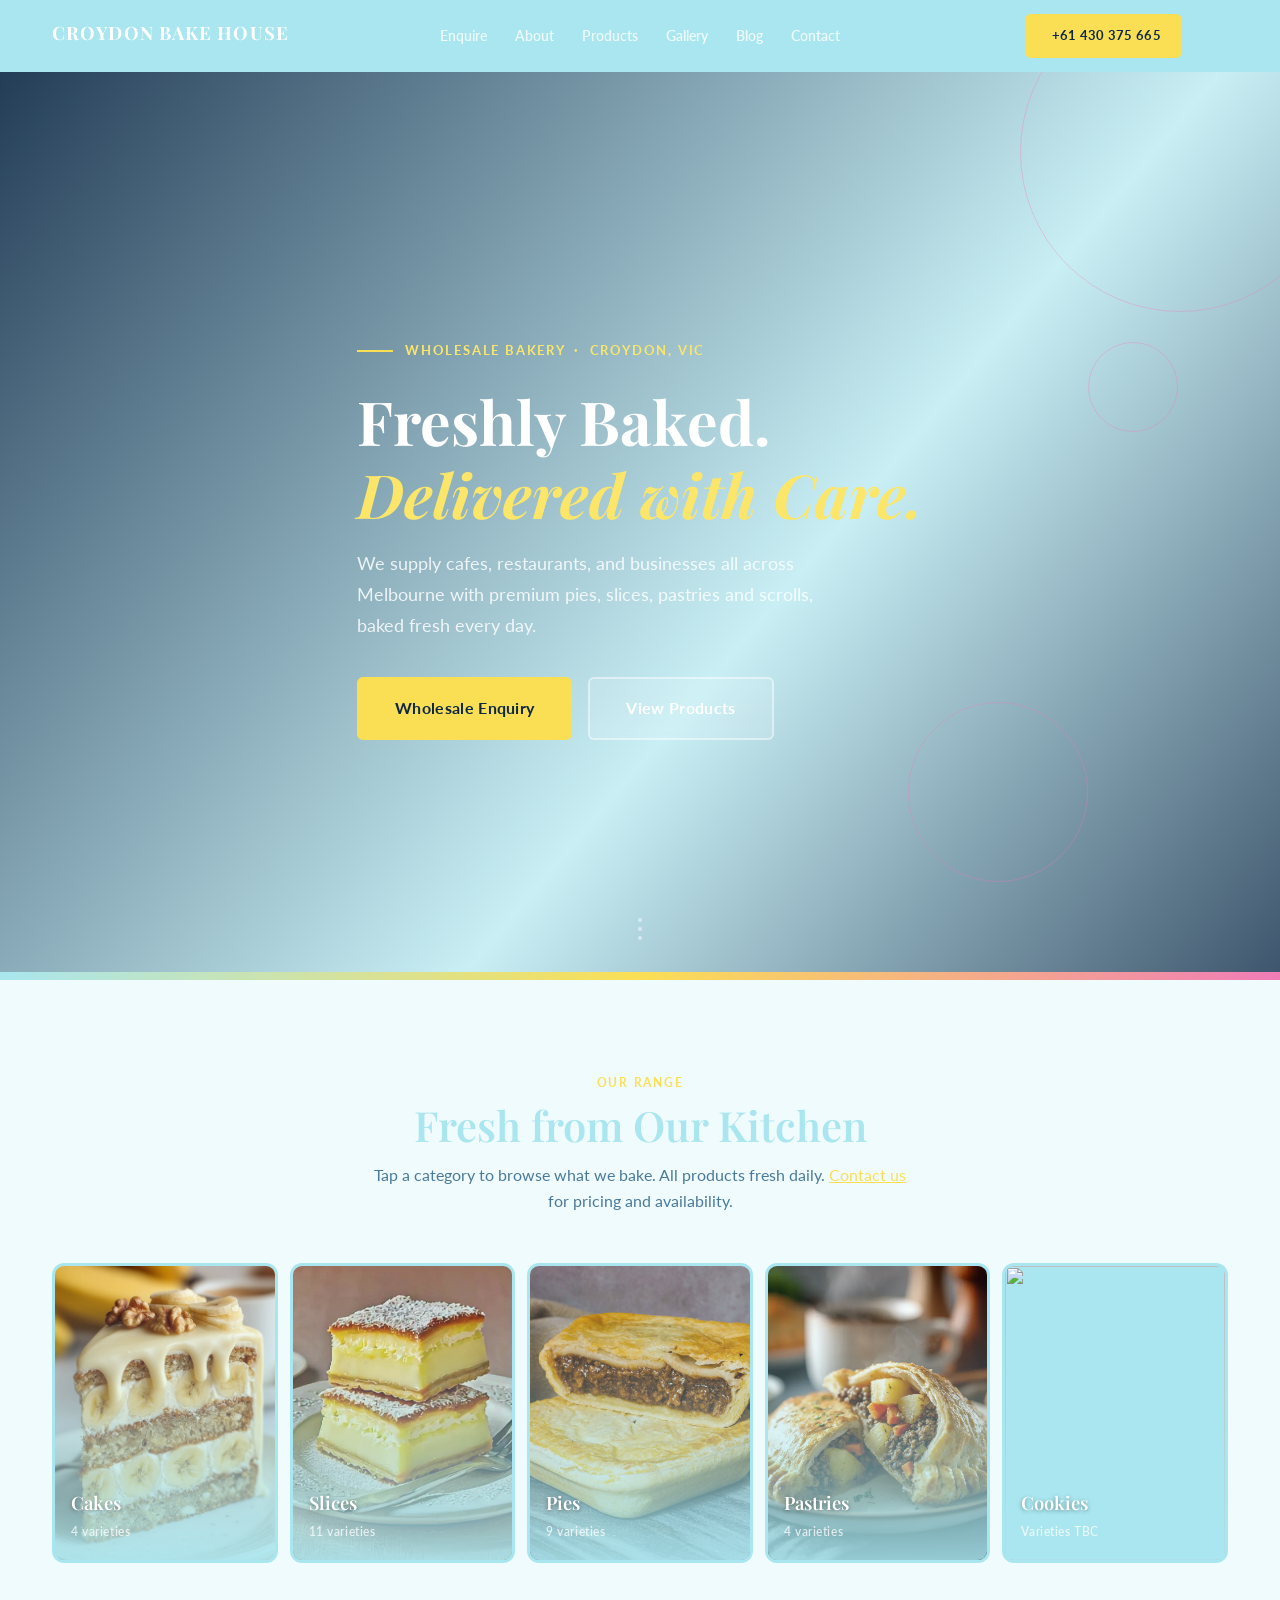
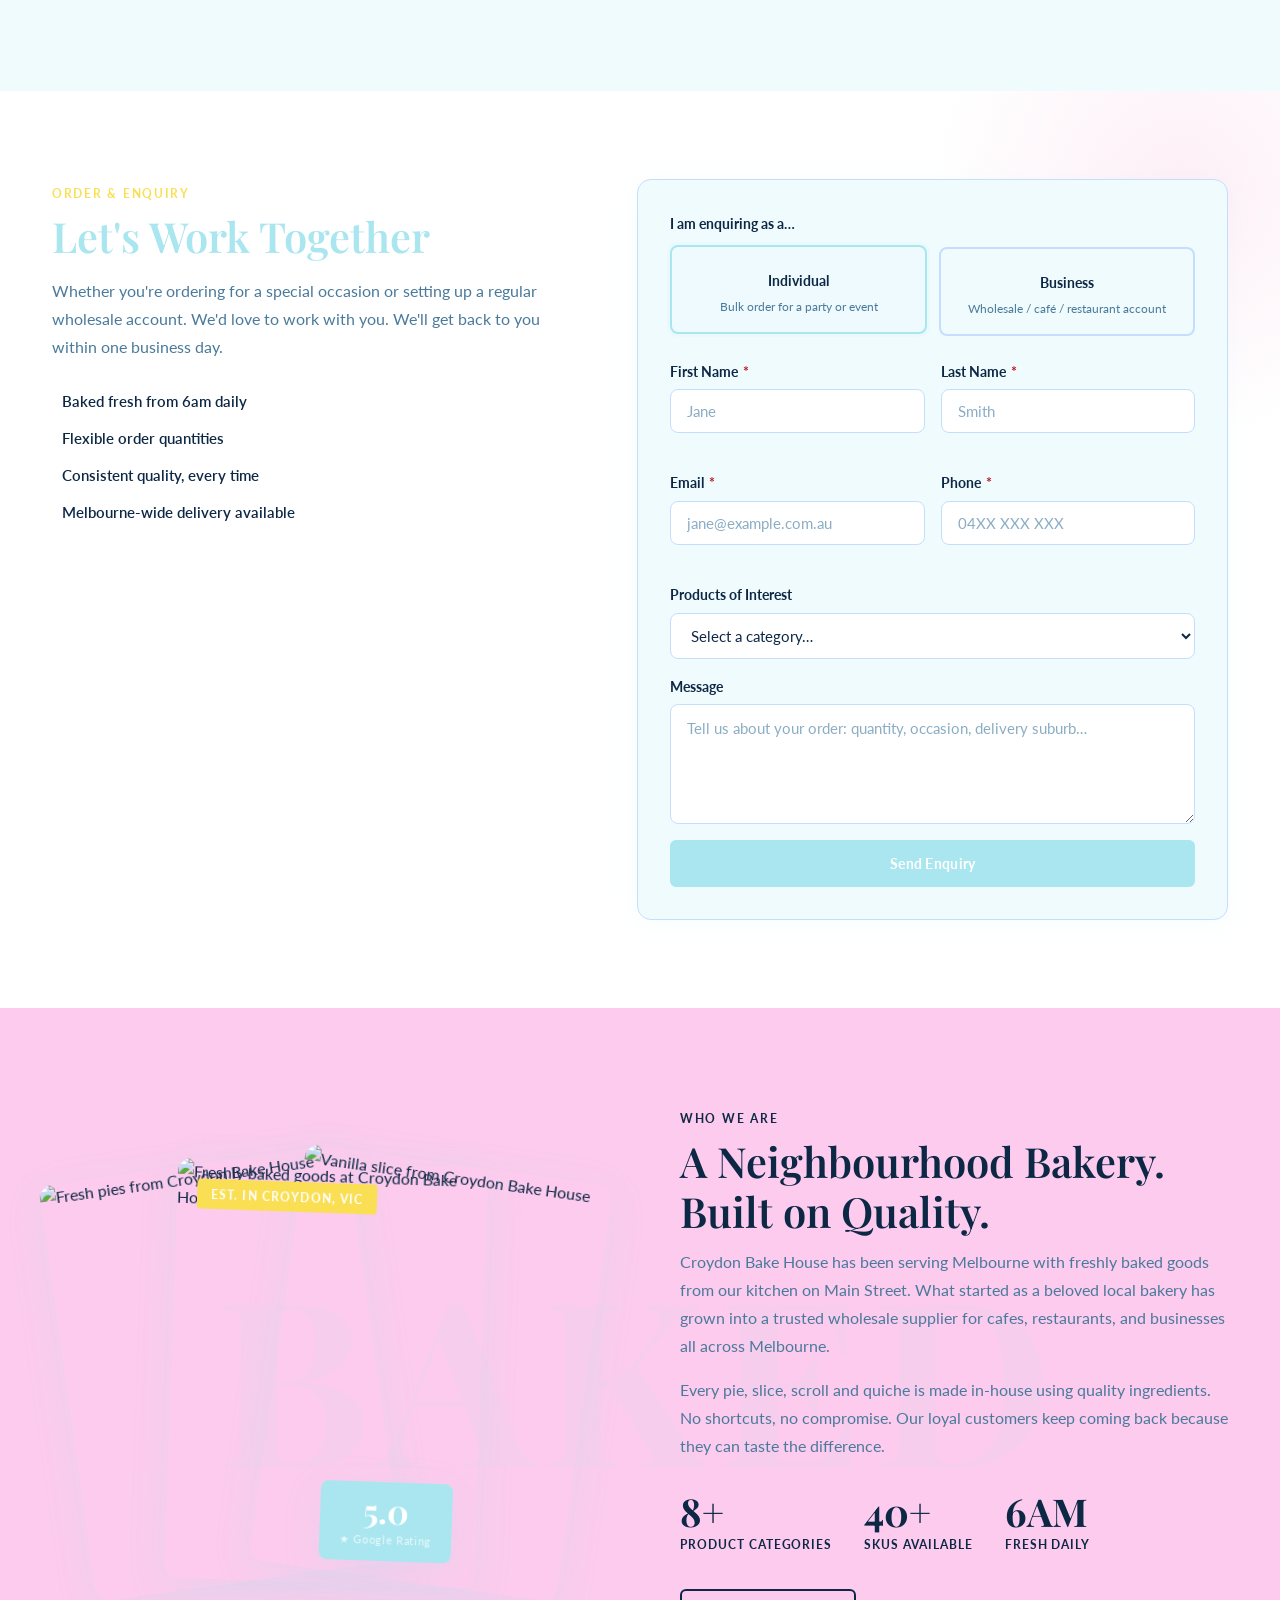
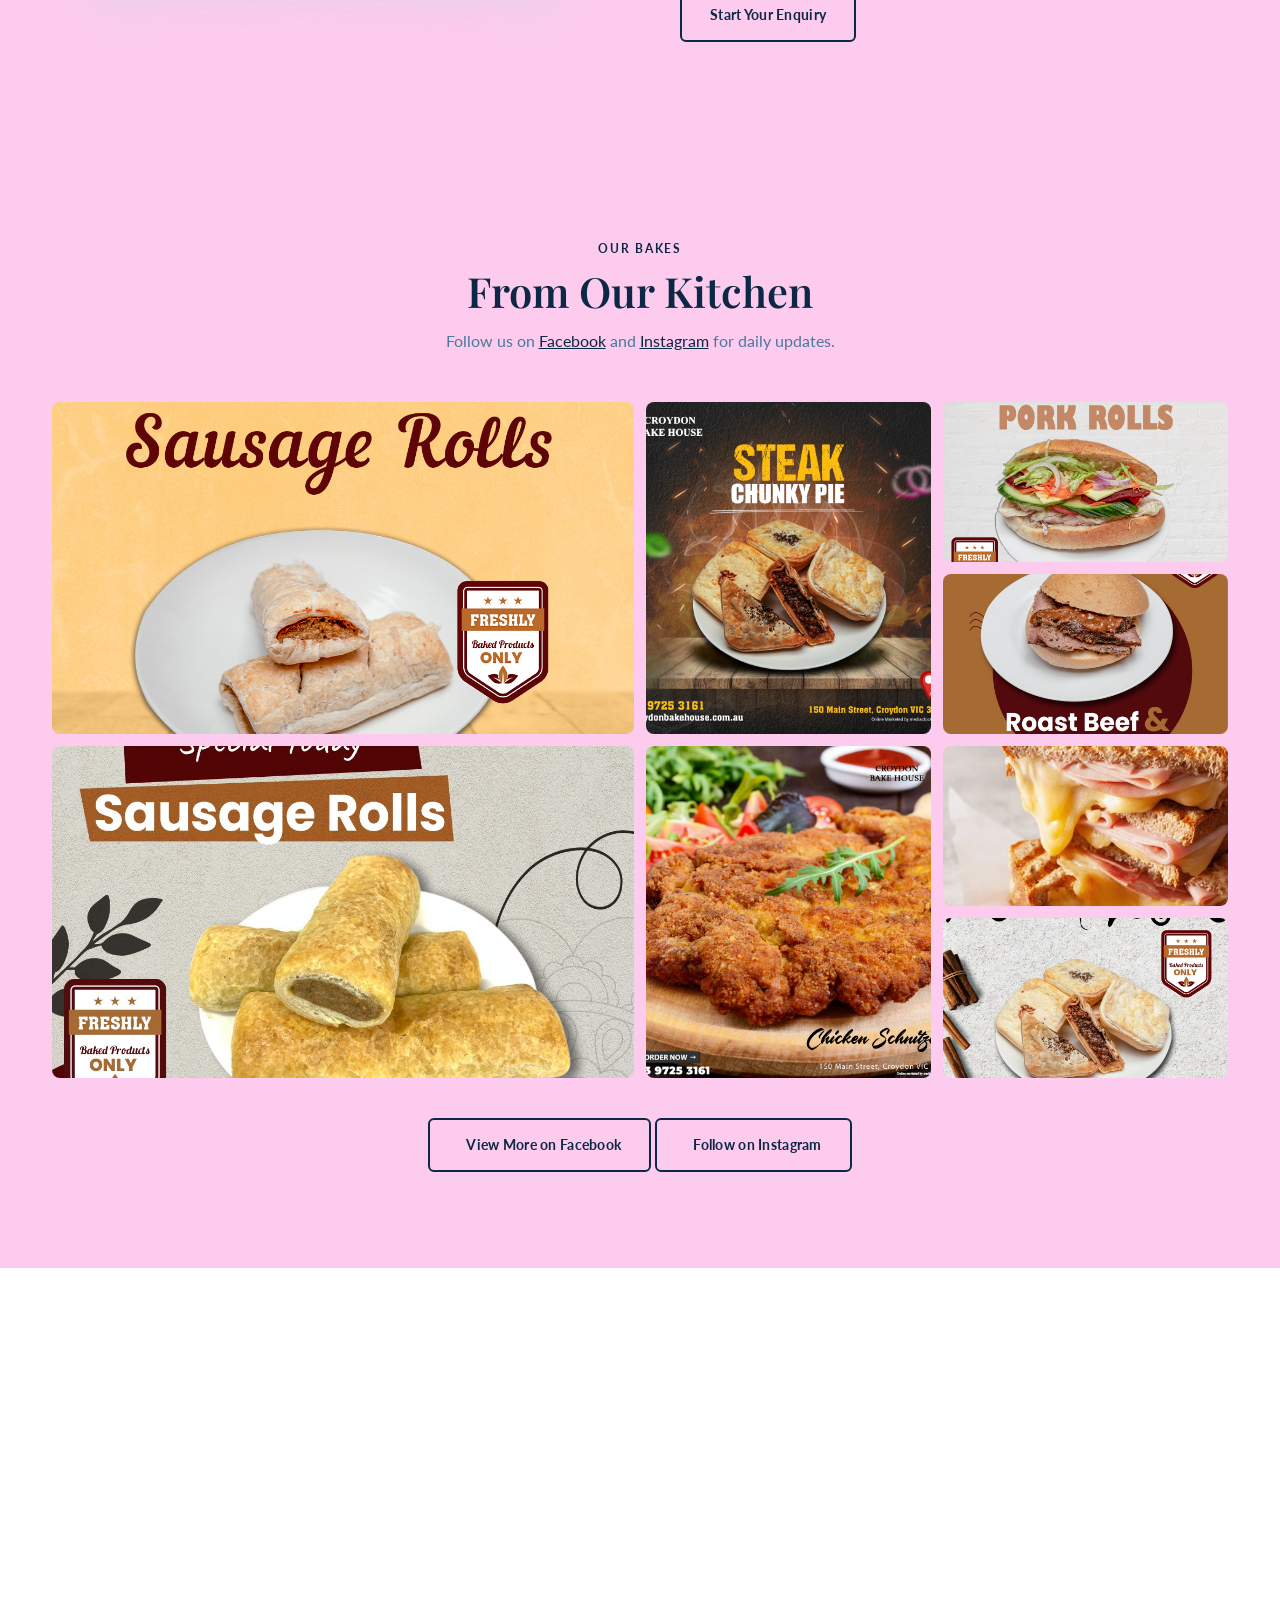
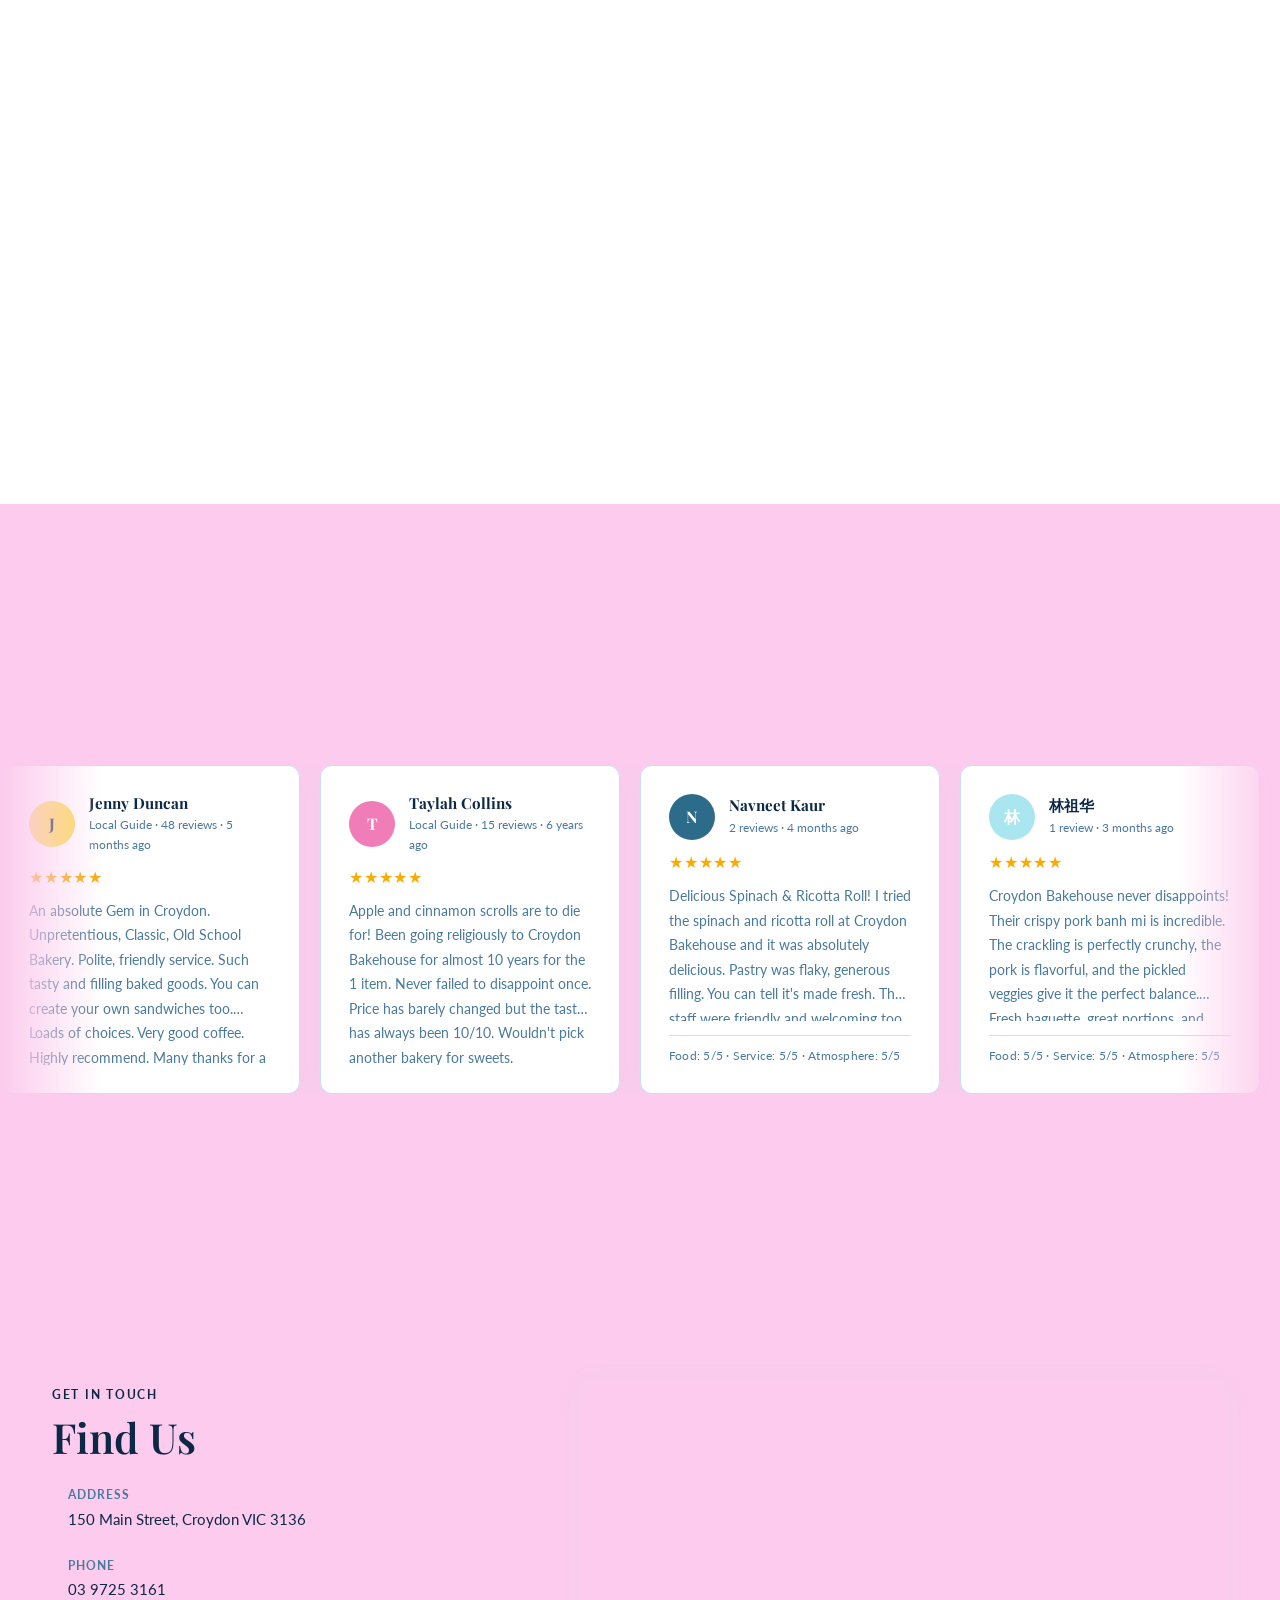
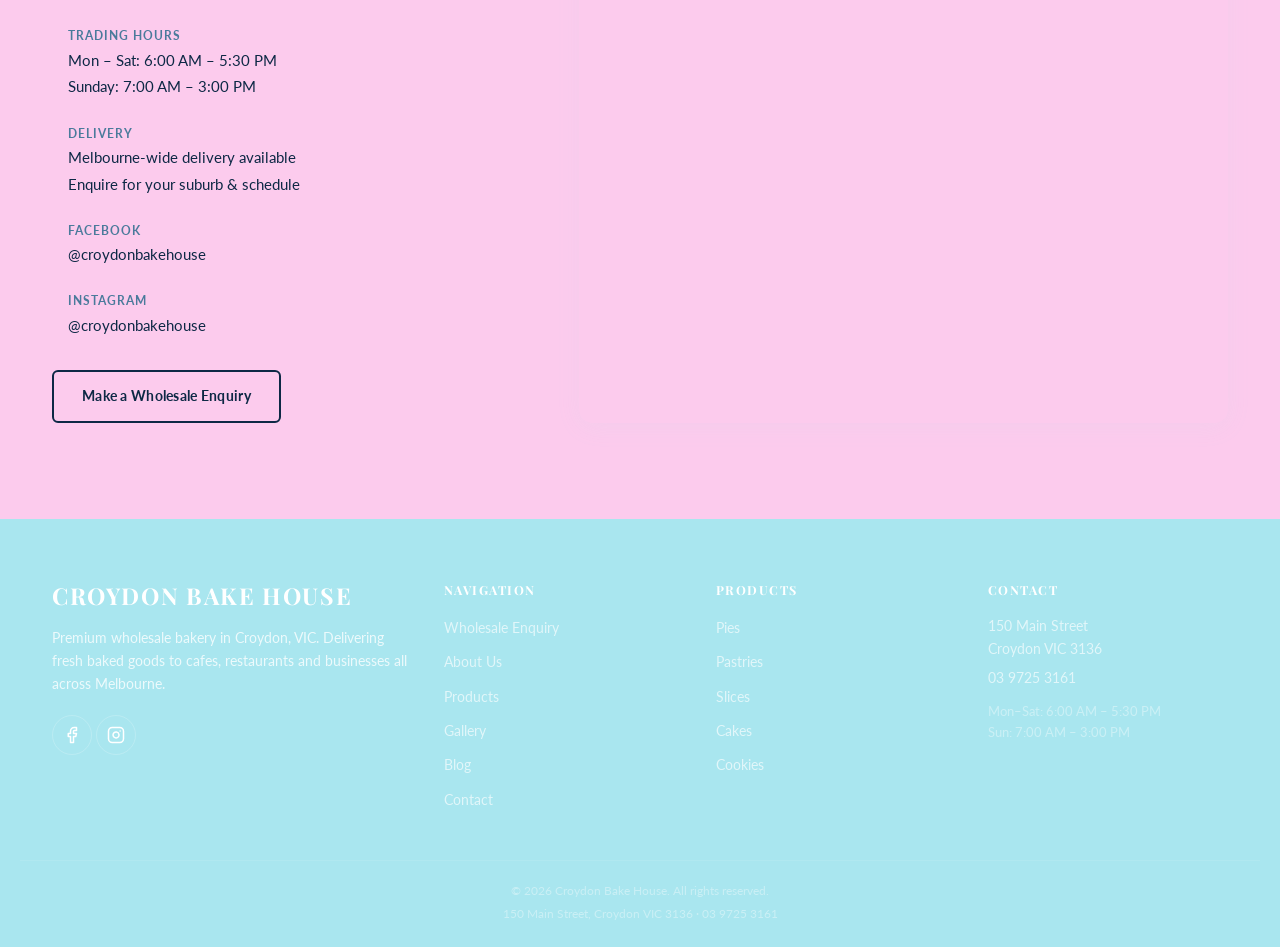
==== commit 52f8253e: "feat: Add initial website pages including homepage, cart, and blog, along with a comprehensive desig" ====
--- a/project/index.html
+++ b/project/index.html
@@ -36,7 +36,7 @@
         <a href="#contact" class="nav-link">Contact</a>
       </nav>
       <div class="navbar__actions">
-        <a href="tel:0397253161" class="btn btn--gold btn--sm nav-cta nav-cta--call"><i data-lucide="phone" aria-hidden="true"></i> <span class="call-label">Call Us</span></a>
+        <a href="tel:+61430375665" class="btn btn--gold btn--sm nav-cta nav-cta--call"><i data-lucide="phone" aria-hidden="true"></i> <span class="call-label">+61 430 375 665</span></a>
         <a href="cart.html" class="navbar__cart" id="cartLink" aria-label="View cart">
           <i data-lucide="shopping-cart" aria-hidden="true"></i>
           <span class="cart-badge" id="cartBadge" hidden>0</span>
@@ -77,6 +77,66 @@
         <span class="scroll-dot"></span>
         <span class="scroll-dot"></span>
         <span class="scroll-dot"></span>
+      </div>
+    </section>
+
+    <!-- PRODUCTS — Category cards + in-page drawer -->
+    <section class="products" id="products">
+      <div class="products__bg-strip" aria-hidden="true"></div>
+      <div class="container">
+        <div class="section-header reveal">
+          <span class="section-label">Our Range</span>
+          <h2 class="section-title">Fresh from Our Kitchen</h2>
+          <p class="section-subtitle">Tap a category to browse what we bake. All products fresh daily. <a href="#enquire">Contact us</a> for pricing and availability.</p>
+        </div>
+
+        <div class="category-grid" id="categoryGrid">
+          <a href="category.html?cat=cake" class="cat-card reveal" style="--delay:0ms">
+            <div class="cat-card__img"><img src="images/Google/banana_cake.jpg" alt="" aria-hidden="true" loading="lazy" /></div>
+            <div class="cat-card__overlay"></div>
+            <div class="cat-card__body">
+              <h3>Cakes</h3>
+              <span>4 varieties</span>
+            </div>
+          </a>
+
+          <a href="category.html?cat=slice" class="cat-card reveal" style="--delay:60ms">
+            <div class="cat-card__img"><img src="images/Google/vanilla_slice.jpg" alt="" aria-hidden="true" loading="lazy" /></div>
+            <div class="cat-card__overlay"></div>
+            <div class="cat-card__body">
+              <h3>Slices</h3>
+              <span>11 varieties</span>
+            </div>
+          </a>
+
+          <a href="category.html?cat=pie" class="cat-card reveal" style="--delay:120ms">
+            <div class="cat-card__img"><img src="images/Google/steak_cheese_pie.jpg" alt="" aria-hidden="true" loading="lazy" /></div>
+            <div class="cat-card__overlay"></div>
+            <div class="cat-card__body">
+              <h3>Pies</h3>
+              <span>9 varieties</span>
+            </div>
+          </a>
+
+          <a href="category.html?cat=pastry" class="cat-card reveal" style="--delay:180ms">
+            <div class="cat-card__img"><img src="images/Google/meat_pastie_beef.webp" alt="" aria-hidden="true" loading="lazy" /></div>
+            <div class="cat-card__overlay"></div>
+            <div class="cat-card__body">
+              <h3>Pastries</h3>
+              <span>4 varieties</span>
+            </div>
+          </a>
+
+          <a href="category.html?cat=cookie" class="cat-card reveal" style="--delay:240ms">
+            <div class="cat-card__img"><img src="https://images.unsplash.com/photo-1499636136210-6f4ee915583e?w=500&h=360&fit=crop&q=80" alt="" aria-hidden="true" loading="lazy" /></div>
+            <div class="cat-card__overlay"></div>
+            <div class="cat-card__body">
+              <h3>Cookies</h3>
+              <span>Varieties TBC</span>
+            </div>
+          </a>
+        </div>
+
       </div>
     </section>
 
@@ -235,70 +295,6 @@
       </div>
     </section>
 
-    <!-- PRODUCTS — CHANGE 3: Category cards + in-page drawer -->
-    <section class="products" id="products">
-      <div class="products__bg-strip" aria-hidden="true"></div>
-      <div class="container">
-        <div class="section-header reveal">
-          <span class="section-label">Our Range</span>
-          <h2 class="section-title">Fresh from Our Kitchen</h2>
-          <p class="section-subtitle">Tap a category to browse what we bake. All products fresh daily. <a href="#enquire">Contact us</a> for pricing and availability.</p>
-        </div>
-
-        <div class="category-grid" id="categoryGrid">
-          <a href="category.html?cat=pie" class="cat-card reveal" style="--delay:0ms">
-            <div class="cat-card__img"><img src="images/Google/steak_cheese_pie.jpg" alt="" aria-hidden="true" loading="lazy" /></div>
-            <div class="cat-card__overlay"></div>
-            <div class="cat-card__body">
-              <h3>Pies</h3>
-              <span>9 varieties</span>
-            </div>
-          </a>
-
-          <a href="category.html?cat=pastry" class="cat-card reveal" style="--delay:60ms">
-            <div class="cat-card__img"><img src="images/Google/meat_pastie_beef.webp" alt="" aria-hidden="true" loading="lazy" /></div>
-            <div class="cat-card__overlay"></div>
-            <div class="cat-card__body">
-              <h3>Pastries</h3>
-              <span>4 varieties</span>
-            </div>
-          </a>
-
-          <a href="category.html?cat=slice" class="cat-card reveal" style="--delay:120ms">
-            <div class="cat-card__img"><img src="images/Google/vanilla_slice.jpg" alt="" aria-hidden="true" loading="lazy" /></div>
-            <div class="cat-card__overlay"></div>
-            <div class="cat-card__body">
-              <h3>Slices</h3>
-              <span>11 varieties</span>
-            </div>
-          </a>
-
-          <a href="category.html?cat=cake" class="cat-card reveal" style="--delay:180ms">
-            <div class="cat-card__img"><img src="images/Google/banana_cake.jpg" alt="" aria-hidden="true" loading="lazy" /></div>
-            <div class="cat-card__overlay"></div>
-            <div class="cat-card__body">
-              <h3>Cakes</h3>
-              <span>4 varieties</span>
-            </div>
-          </a>
-
-          <a href="category.html?cat=cookie" class="cat-card reveal" style="--delay:240ms">
-            <div class="cat-card__img"><img src="https://images.unsplash.com/photo-1499636136210-6f4ee915583e?w=500&h=360&fit=crop&q=80" alt="" aria-hidden="true" loading="lazy" /></div>
-            <div class="cat-card__overlay"></div>
-            <div class="cat-card__body">
-              <h3>Cookies</h3>
-              <span>Varieties TBC</span>
-            </div>
-          </a>
-        </div>
-
-        <div class="products__cta reveal">
-          <p>Don't see what you're after? We can accommodate custom orders.</p>
-          <a href="#enquire" class="btn btn--gold btn--shine">Enquire About Custom Orders</a>
-        </div>
-      </div>
-    </section>
-
     <!-- GALLERY -->
     <section class="gallery" id="gallery">
       <div class="container">
@@ -413,7 +409,7 @@
 
               <div class="review-card">
                 <div class="review-card__header">
-                  <div class="review-card__avatar" style="background:#C8913A;">J</div>
+                  <div class="review-card__avatar" style="background:#FADF55; color:#0D2845;">J</div>
                   <div>
                     <strong class="review-card__name">Jenny Duncan</strong>
                     <span class="review-card__meta">Local Guide · 48 reviews · 5 months ago</span>
@@ -425,7 +421,7 @@
 
               <div class="review-card">
                 <div class="review-card__header">
-                  <div class="review-card__avatar" style="background:#C4512A;">T</div>
+                  <div class="review-card__avatar" style="background:#F07CB8;">T</div>
                   <div>
                     <strong class="review-card__name">Taylah Collins</strong>
                     <span class="review-card__meta">Local Guide · 15 reviews · 6 years ago</span>
@@ -450,7 +446,7 @@
 
               <div class="review-card">
                 <div class="review-card__header">
-                  <div class="review-card__avatar" style="background:#2C1208;">林</div>
+                  <div class="review-card__avatar" style="background:#A9E6EF;">林</div>
                   <div>
                     <strong class="review-card__name">林祖华</strong>
                     <span class="review-card__meta">1 review · 3 months ago</span>
@@ -463,7 +459,7 @@
 
               <div class="review-card">
                 <div class="review-card__header">
-                  <div class="review-card__avatar" style="background:#4A7C3F;">L</div>
+                  <div class="review-card__avatar" style="background:#5BAED4;">L</div>
                   <div>
                     <strong class="review-card__name">Ling Li</strong>
                     <span class="review-card__meta">3 reviews · 4 months ago</span>
@@ -476,7 +472,7 @@
 
               <div class="review-card">
                 <div class="review-card__header">
-                  <div class="review-card__avatar" style="background:#8B4513;">M</div>
+                  <div class="review-card__avatar" style="background:#D96BA8;">M</div>
                   <div>
                     <strong class="review-card__name">MasterXdatoy</strong>
                     <span class="review-card__meta">5 reviews · a month ago</span>
@@ -489,7 +485,7 @@
 
               <div class="review-card">
                 <div class="review-card__header">
-                  <div class="review-card__avatar" style="background:#6B4226;">C</div>
+                  <div class="review-card__avatar" style="background:#7DD6E3;">C</div>
                   <div>
                     <strong class="review-card__name">Chantelle Dye</strong>
                     <span class="review-card__meta">Local Guide · 40 reviews · 11 months ago</span>
@@ -502,7 +498,7 @@
 
               <div class="review-card">
                 <div class="review-card__header">
-                  <div class="review-card__avatar" style="background:#7A3B6E;">V</div>
+                  <div class="review-card__avatar" style="background:#C060A8;">V</div>
                   <div>
                     <strong class="review-card__name">Veerpal Kaur</strong>
                     <span class="review-card__meta">4 reviews · 7 months ago</span>
--- a/project/styles.css
+++ b/project/styles.css
@@ -5,20 +5,20 @@
 
 /* ── Tokens ──────────────────────────────── */
 :root {
-  --color-primary:        #2C1208;
-  --color-primary-light:  #3D1A0A;
-  --color-gold:           #C8913A;
-  --color-gold-light:     #D9A84E;
-  --color-gold-pale:      #F5DFA8;
-  --color-terracotta:     #C4512A;
-  --color-cream:          #F4E6CC;
-  --color-cream-dark:     #EDD9B0;
-  --color-bg:             #FDFAF5;
-  --color-bg-alt:         #F4E6CC;
-  --color-text:           #1C0E05;
-  --color-text-muted:     #6B5244;
+  --color-primary:        #A9E6EF;   /* Baby blue */
+  --color-primary-light:  #7DD6E3;   /* Deeper baby blue hover */
+  --color-gold:           #FADF55;   /* Bright yellow — buttons */
+  --color-gold-light:     #FBE66A;   /* Lighter yellow hover */
+  --color-gold-pale:      #FEFACD;   /* Very pale yellow */
+  --color-terracotta:     #F07CB8;   /* Deeper baby pink — hover/accent */
+  --color-cream:          #A9E6EF;   /* Baby blue */
+  --color-cream-dark:     #7DD6E3;   /* Deeper baby blue */
+  --color-bg:             #F0FBFD;   /* Very light baby blue — main bg */
+  --color-bg-alt:         #FCCBED;   /* Baby pink — alternating sections */
+  --color-text:           #0D2845;   /* Deep navy text */
+  --color-text-muted:     #4A7A9B;   /* Muted blue-grey */
   --color-white:          #FFFFFF;
-  --color-border:         #E8D5BE;
+  --color-border:         #C5DEFF;   /* Light blue border */
   --color-error:          #B91C1C;
   --color-success:        #15803D;
 
@@ -31,10 +31,10 @@
   --radius-card: 12px;
   --radius-btn:  6px;
 
-  --shadow-sm:    0 1px 4px rgba(44,18,8,0.07);
-  --shadow-card:  0 4px 24px rgba(44,18,8,0.09);
-  --shadow-hover: 0 10px 36px rgba(44,18,8,0.18);
-  --shadow-gold:  0 6px 24px rgba(200,145,58,0.35);
+  --shadow-sm:    0 1px 4px rgba(169,230,239,0.07);
+  --shadow-card:  0 4px 24px rgba(169,230,239,0.09);
+  --shadow-hover: 0 10px 36px rgba(169,230,239,0.18);
+  --shadow-gold:  0 6px 24px rgba(250,223,85,0.45);
 
   --ease-out: cubic-bezier(0.22, 1, 0.36, 1);
   --ease-spring: cubic-bezier(0.34, 1.56, 0.64, 1);
@@ -139,10 +139,10 @@
 
 .btn--gold {
   background: var(--color-gold);
-  color: var(--color-white);
+  color: var(--color-text);
   border-color: var(--color-gold);
 }
-.btn--gold:hover { background: var(--color-gold-light); box-shadow: var(--shadow-gold); transform: translateY(-2px); }
+.btn--gold:hover { background: var(--color-gold-light); color: var(--color-text); box-shadow: var(--shadow-gold); transform: translateY(-2px); }
 
 .btn--ghost {
   background: rgba(255,255,255,0.13);
@@ -164,7 +164,7 @@
   color: var(--color-white);
   border-color: var(--color-terracotta);
 }
-.btn--terracotta:hover { background: #D4623B; box-shadow: 0 6px 24px rgba(196,81,42,0.35); transform: translateY(-2px); }
+.btn--terracotta:hover { background: #F06090; box-shadow: 0 6px 24px rgba(240,124,184,0.35); transform: translateY(-2px); }
 
 .btn--lg { padding: 1rem 2.25rem; font-size: 1rem; }
 .btn--sm { padding: 0.55rem 1.2rem; font-size: 0.82rem; }
@@ -227,7 +227,7 @@
   height: var(--nav-height);
   transition: box-shadow 300ms ease;
 }
-.navbar.scrolled { box-shadow: 0 2px 24px rgba(44,18,8,0.4); }
+.navbar.scrolled { box-shadow: 0 2px 24px rgba(169,230,239,0.4); }
 .navbar__inner { display: flex; align-items: center; justify-content: space-between; height: 100%; gap: 0.5rem; min-width: 0; }
 .navbar__actions { display: flex; align-items: center; gap: 0.25rem; flex-shrink: 0; }
 .navbar__logo { min-width: 0; overflow: hidden; }
@@ -272,15 +272,19 @@
 .nav-cta { margin-left: 0.5rem; }
 
 @keyframes cta-breathe {
-  0%, 100% { box-shadow: 0 0 0 0 rgba(200, 145, 58, 0.55); }
-  50%       { box-shadow: 0 0 0 9px rgba(200, 145, 58, 0); }
+  0%, 100% { box-shadow: 0 0 0 0 rgba(250, 223, 85, 0.55); }
+  50%       { box-shadow: 0 0 0 9px rgba(250, 223, 85, 0); }
 }
 .nav-cta--call {
   display: inline-flex;
   align-items: center;
   gap: 0.35rem;
   animation: cta-breathe 2.6s ease-in-out infinite;
-}
+  background: var(--color-gold) !important;
+  color: var(--color-text) !important;
+  border-color: var(--color-gold) !important;
+}
+.nav-cta--call:hover { background: var(--color-gold-light) !important; border-color: var(--color-gold-light) !important; }
 .nav-cta--call svg { width: 14px; height: 14px; }
 
 .navbar__toggle {
@@ -318,14 +322,14 @@
 }
 .hero__overlay {
   position: absolute; inset: 0;
-  background: linear-gradient(130deg, rgba(44,18,8,0.88) 0%, rgba(44,18,8,0.55) 60%, rgba(44,18,8,0.72) 100%);
+  background: linear-gradient(130deg, rgba(13,40,69,0.90) 0%, rgba(169,230,239,0.55) 60%, rgba(13,40,69,0.78) 100%);
 }
 /* Floating decorative circles */
 .hero__decor { position: absolute; inset: 0; pointer-events: none; overflow: hidden; }
 .hero__decor-circle {
   position: absolute;
   border-radius: 50%;
-  border: 1.5px solid rgba(200,145,58,0.25);
+  border: 1.5px solid rgba(240,124,184,0.35);
   animation: floatCircle 8s ease-in-out infinite;
 }
 .c1 { width: 320px; height: 320px; top: -80px; right: -60px; animation-delay: 0s; }
@@ -401,7 +405,7 @@
   position: absolute;
   width: 500px; height: 500px;
   border-radius: 50%;
-  background: radial-gradient(circle, rgba(200,145,58,0.08) 0%, transparent 70%);
+  background: radial-gradient(circle, rgba(240,124,184,0.12) 0%, transparent 70%);
   top: -150px; right: -150px;
   pointer-events: none;
 }
@@ -437,8 +441,8 @@
 
 .type-option input:checked + .type-option__card {
   border-color: var(--color-primary);
-  background: rgba(44,18,8,0.04);
-  box-shadow: 0 0 0 3px rgba(44,18,8,0.08);
+  background: rgba(169,230,239,0.04);
+  box-shadow: 0 0 0 3px rgba(169,230,239,0.08);
   transform: translateY(-2px);
 }
 .type-option input:checked + .type-option__card svg { color: var(--color-gold); }
@@ -469,11 +473,11 @@
   transition: border-color 200ms, box-shadow 200ms;
   min-height: 44px;
 }
-.form-group input::placeholder, .form-group textarea::placeholder { color: #B0967A; }
+.form-group input::placeholder, .form-group textarea::placeholder { color: #8AADC4; }
 .form-group input:focus, .form-group select:focus, .form-group textarea:focus {
   outline: none;
   border-color: var(--color-primary);
-  box-shadow: 0 0 0 3px rgba(44,18,8,0.1);
+  box-shadow: 0 0 0 3px rgba(169,230,239,0.1);
 }
 .form-group input.error, .form-group textarea.error { border-color: var(--color-error); }
 .form-group textarea { resize: vertical; min-height: 110px; line-height: 1.55; }
@@ -516,7 +520,7 @@
   font-family: var(--font-heading);
   font-size: clamp(6rem, 18vw, 16rem);
   font-weight: 700;
-  color: rgba(44,18,8,0.04);
+  color: rgba(169,230,239,0.06);
   white-space: nowrap;
   pointer-events: none;
   user-select: none;
@@ -559,9 +563,9 @@
 .stacked-card--center { transform: translateX(0px) rotate(2deg); z-index: 3; }
 .stacked-card--right  { transform: translateX(85px) rotate(8deg); z-index: 1; }
 
-.stacked-card--left:hover  { transform: translateX(-85px) rotate(-8deg) scale(1.12); z-index: 10; box-shadow: 0 20px 56px rgba(44,18,8,0.32); }
-.stacked-card--center:hover { transform: translateX(0px) rotate(2deg) scale(1.12); z-index: 10; box-shadow: 0 20px 56px rgba(44,18,8,0.32); }
-.stacked-card--right:hover  { transform: translateX(85px) rotate(8deg) scale(1.12); z-index: 10; box-shadow: 0 20px 56px rgba(44,18,8,0.32); }
+.stacked-card--left:hover  { transform: translateX(-85px) rotate(-8deg) scale(1.12); z-index: 10; box-shadow: 0 20px 56px rgba(169,230,239,0.32); }
+.stacked-card--center:hover { transform: translateX(0px) rotate(2deg) scale(1.12); z-index: 10; box-shadow: 0 20px 56px rgba(169,230,239,0.32); }
+.stacked-card--right:hover  { transform: translateX(85px) rotate(8deg) scale(1.12); z-index: 10; box-shadow: 0 20px 56px rgba(169,230,239,0.32); }
 
 .stacked-card:hover img { transform: scale(1.06); }
 .about__image-badge {
@@ -603,19 +607,20 @@
   top: 0; left: 0; right: 0;
   height: 8px;
   background: linear-gradient(90deg, var(--color-primary) 0%, var(--color-gold) 50%, var(--color-terracotta) 100%);
+  /* blue → golden yellow → baby pink */
 }
 
 /* Category card grid */
 .category-grid {
   display: grid;
-  grid-template-columns: repeat(2, 1fr);
+  grid-template-columns: 1fr;
   gap: 1rem;
   margin-bottom: 2rem;
 }
 
 .cat-card {
   position: relative;
-  aspect-ratio: 4/3;
+  aspect-ratio: 3/2;
   border-radius: var(--radius-card);
   overflow: hidden;
   cursor: pointer;
@@ -635,11 +640,11 @@
 
 .cat-card__overlay {
   position: absolute; inset: 0;
-  background: linear-gradient(to top, rgba(44,18,8,0.88) 0%, rgba(44,18,8,0.3) 55%, transparent 100%);
+  background: linear-gradient(to top, rgba(169,230,239,0.88) 0%, rgba(169,230,239,0.3) 55%, transparent 100%);
   transition: background 250ms;
 }
 .cat-card.is-active .cat-card__overlay {
-  background: linear-gradient(to top, rgba(44,18,8,0.92) 0%, rgba(44,18,8,0.5) 55%, rgba(200,145,58,0.12) 100%);
+  background: linear-gradient(to top, rgba(169,230,239,0.92) 0%, rgba(169,230,239,0.5) 55%, rgba(240,124,184,0.18) 100%);
 }
 
 .cat-card__body {
@@ -715,7 +720,7 @@
   border: 1.5px solid var(--color-border);
   transition: color 180ms, border-color 180ms, background 180ms;
 }
-.product-drawer__close:hover { color: var(--color-primary); border-color: var(--color-primary); background: rgba(44,18,8,0.04); }
+.product-drawer__close:hover { color: var(--color-primary); border-color: var(--color-primary); background: rgba(169,230,239,0.04); }
 .product-drawer__close svg { width: 16px; height: 16px; }
 
 /* Product grid */
@@ -760,19 +765,19 @@
 .product-tag {
   font-size: 0.68rem; font-weight: 700; text-transform: uppercase; letter-spacing: 0.07em;
   color: var(--color-gold);
-  background: rgba(200,145,58,0.12);
-  border: 1px solid rgba(200,145,58,0.3);
+  background: rgba(250,223,85,0.12);
+  border: 1px solid rgba(250,223,85,0.3);
   padding: 0.2rem 0.5rem;
   border-radius: var(--radius-sm);
   white-space: nowrap; flex-shrink: 0;
 }
-.product-tag--coming { color: var(--color-text-muted); background: rgba(107,82,68,0.08); border-color: rgba(107,82,68,0.2); }
+.product-tag--coming { color: var(--color-text-muted); background: rgba(74,122,155,0.08); border-color: rgba(74,122,155,0.2); }
 
 .products__cta {
   text-align: center;
   margin-top: 3rem;
   padding: 2.5rem;
-  background: linear-gradient(135deg, var(--color-primary) 0%, #4A1F10 100%);
+  background: linear-gradient(135deg, var(--color-primary) 0%, #0F3D7A 100%);
   border-radius: var(--radius-lg);
   color: var(--color-white);
   position: relative;
@@ -783,7 +788,7 @@
   position: absolute; top: -40px; right: -40px;
   width: 160px; height: 160px;
   border-radius: 50%;
-  background: rgba(200,145,58,0.15);
+  background: rgba(240,124,184,0.18);
 }
 .products__cta p { margin-bottom: 1.25rem; font-size: 1.05rem; opacity: 0.9; position: relative; z-index: 1; }
 .products__cta .btn { position: relative; z-index: 1; }
@@ -815,11 +820,11 @@
 
 .bento-item__overlay {
   position: absolute; inset: 0;
-  background: rgba(44,18,8,0);
+  background: rgba(169,230,239,0);
   display: flex; align-items: flex-end;
   transition: background 250ms;
 }
-.bento-item:hover .bento-item__overlay { background: rgba(44,18,8,0.42); }
+.bento-item:hover .bento-item__overlay { background: rgba(169,230,239,0.42); }
 
 .bento-item__info {
   padding: 0.75rem 1rem;
@@ -1144,8 +1149,8 @@
 
   .blog-grid { grid-template-columns: repeat(3, 1fr); }
   .product-grid { grid-template-columns: repeat(auto-fill, minmax(220px, 1fr)); }
-  .category-grid { grid-template-columns: repeat(5, 1fr); gap: 0.5rem; }
-  .cat-card { aspect-ratio: unset; height: 200px; }
+  .category-grid { grid-template-columns: repeat(5, 1fr); gap: 0.75rem; }
+  .cat-card { aspect-ratio: unset; height: 300px; }
 
   .about__inner { grid-template-columns: 1fr 1fr; gap: 5rem; }
   .stacked-cards { height: 500px; }
@@ -1168,7 +1173,7 @@
 }
 .cat-page-hero__overlay {
   position: absolute; inset: 0;
-  background: linear-gradient(to bottom, rgba(44,18,8,0.45) 0%, rgba(44,18,8,0.85) 100%);
+  background: linear-gradient(to bottom, rgba(13,40,69,0.45) 0%, rgba(13,40,69,0.85) 100%);
 }
 .cat-page-hero__content {
   position: relative; z-index: 1;
@@ -1229,7 +1234,7 @@
     background-size: cover;
   }
   .hero__overlay {
-    background: linear-gradient(160deg, rgba(44,18,8,0.92) 0%, rgba(44,18,8,0.72) 60%, rgba(44,18,8,0.55) 100%);
+    background: linear-gradient(160deg, rgba(13,40,69,0.93) 0%, rgba(169,230,239,0.72) 60%, rgba(13,40,69,0.60) 100%);
   }
   .hero__content { padding: 5.5rem var(--container-pad) 4rem; }
   .hero__decor { display: none; }
@@ -1260,6 +1265,8 @@
 
   /* Enquire form */
   .enquire__form { padding: 1.25rem; }
+  .enquire__desc { display: none; }
+  .enquire__perks { display: none; }
 
   /* Section header */
   .section-header { margin-bottom: 2rem; }
@@ -1305,6 +1312,47 @@
 }
 
 /* ════════════════════════════════════════════
+   PINK-BG SECTIONS — override light blue → dark navy
+   Sections using --color-bg-alt (#FCCBED):
+   .about, .gallery, .reviews, .contact
+════════════════════════════════════════════ */
+.about .section-label,
+.about h2, .about h3,
+.about .stat__num,
+.about .stat__label,
+.gallery .section-label,
+.gallery h2, .gallery h3,
+.gallery .section-subtitle a,
+.reviews .section-label,
+.reviews h2, .reviews h3,
+.reviews .stat__num,
+.contact .section-label,
+.contact h2, .contact h3,
+.contact__details li svg,
+.contact__details li a:hover { color: var(--color-text); }
+
+/* Buttons on pink-bg sections — dark navy border + text */
+.about .btn--primary,
+.about .btn--outline,
+.gallery .btn--outline,
+.reviews .btn--outline,
+.contact .btn--primary,
+.contact .btn--outline {
+  color: var(--color-text);
+  border-color: var(--color-text);
+  background: transparent;
+}
+.about .btn--primary:hover,
+.about .btn--outline:hover,
+.gallery .btn--outline:hover,
+.reviews .btn--outline:hover,
+.contact .btn--primary:hover,
+.contact .btn--outline:hover {
+  background: var(--color-text);
+  color: var(--color-white);
+}
+
+/* ════════════════════════════════════════════
    REDUCED MOTION
 ════════════════════════════════════════════ */
 @media (prefers-reduced-motion: reduce) {
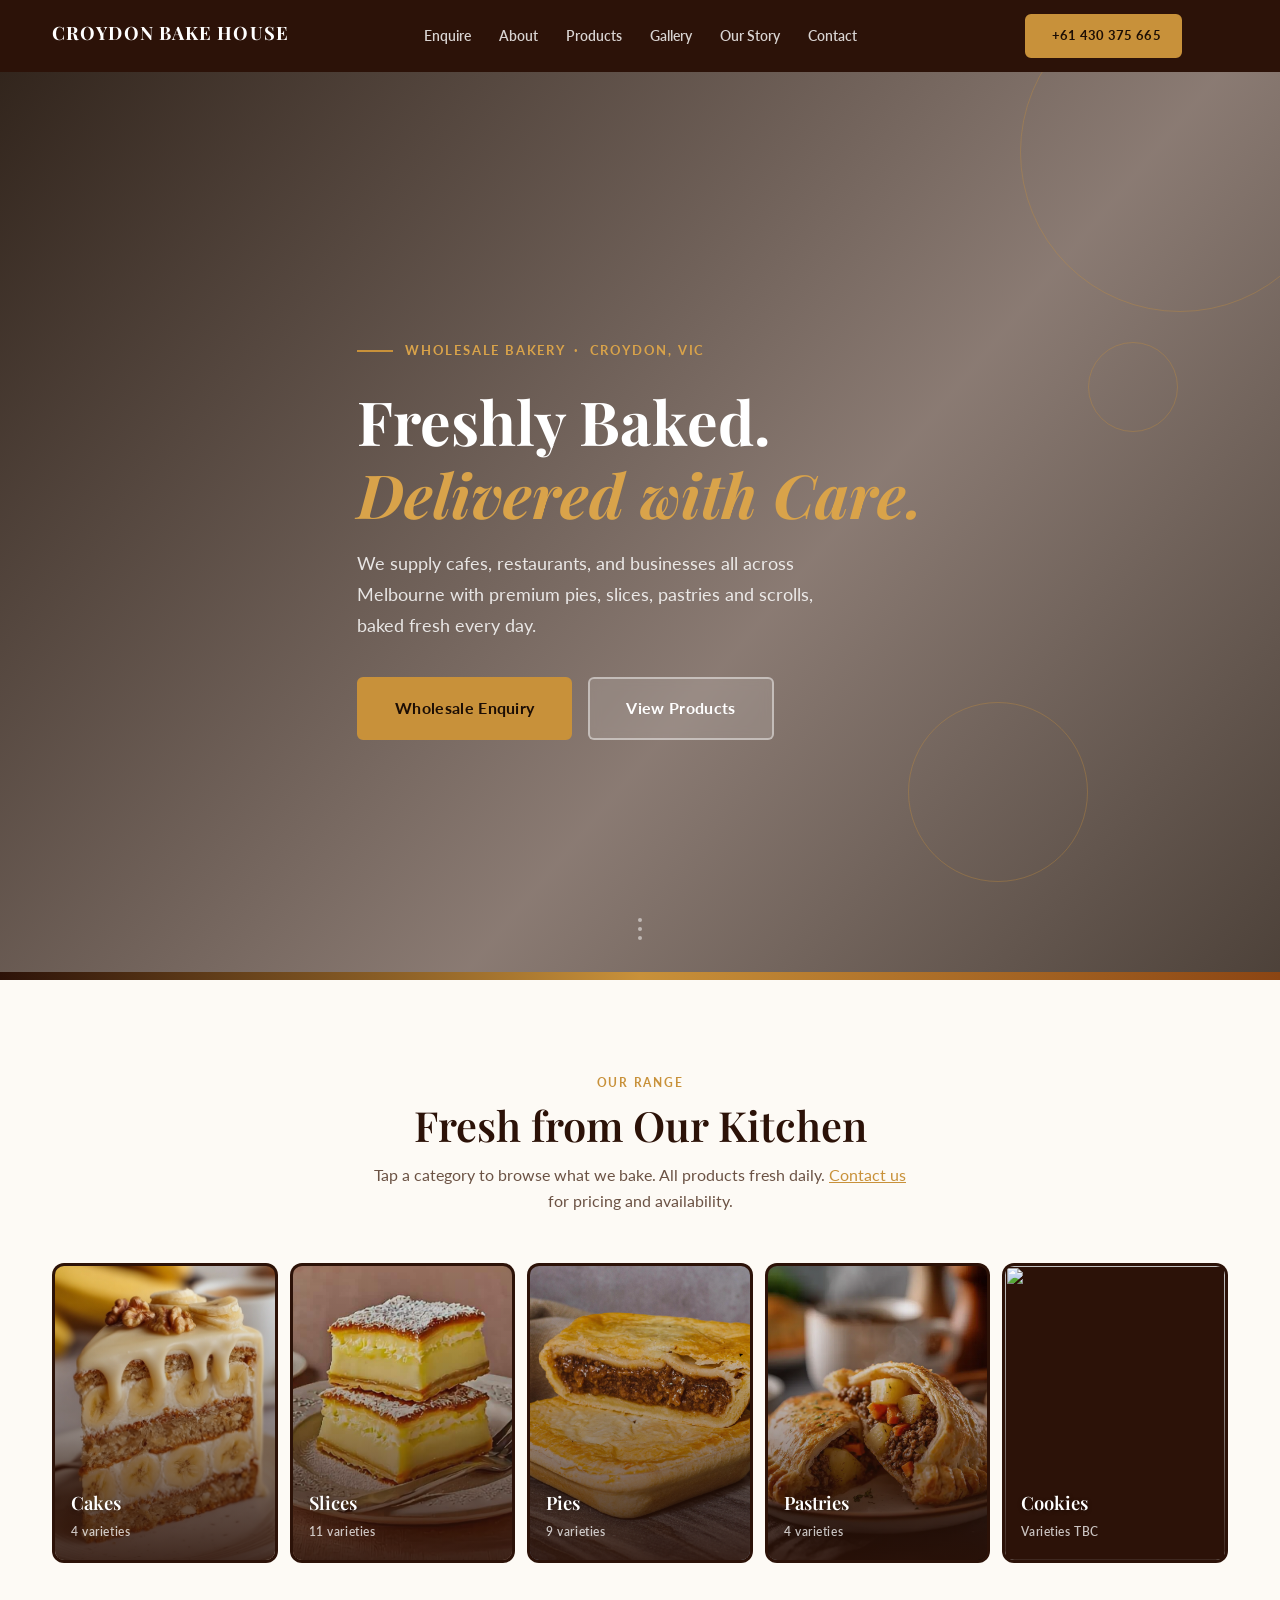
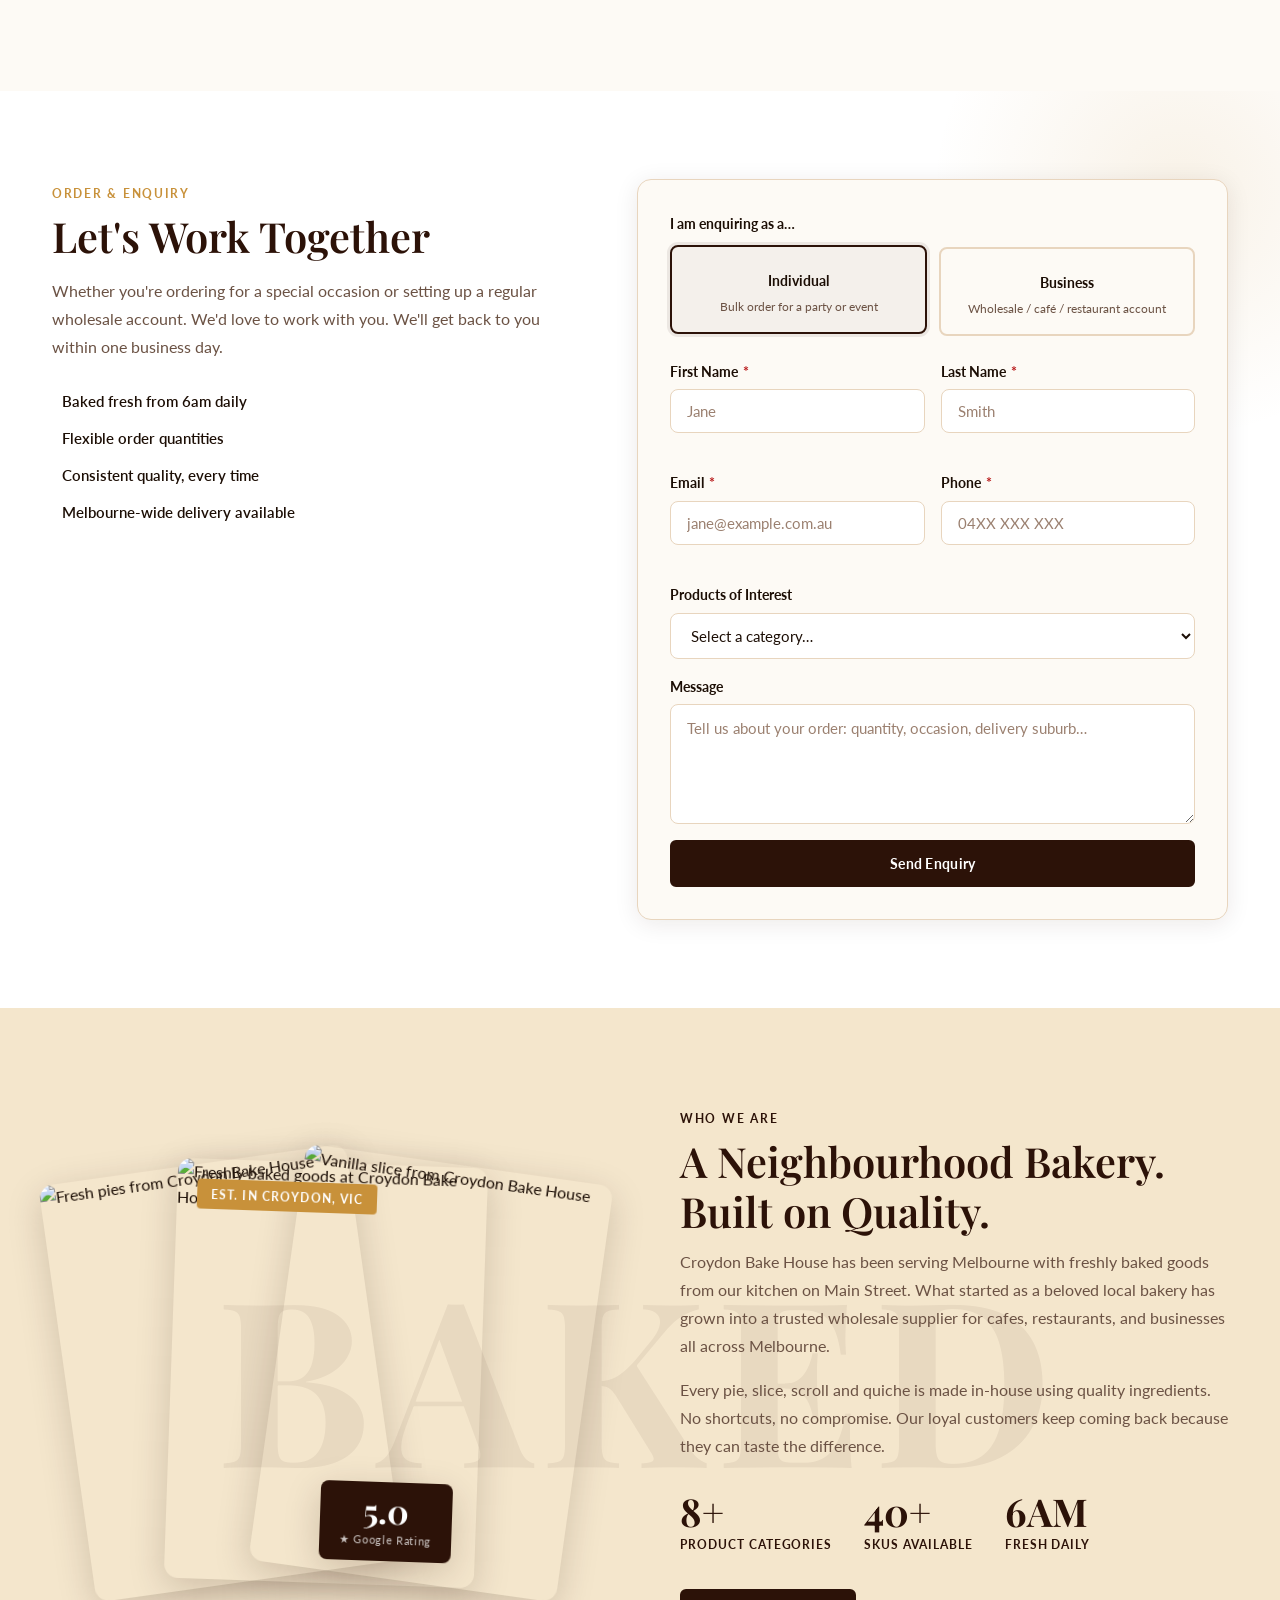
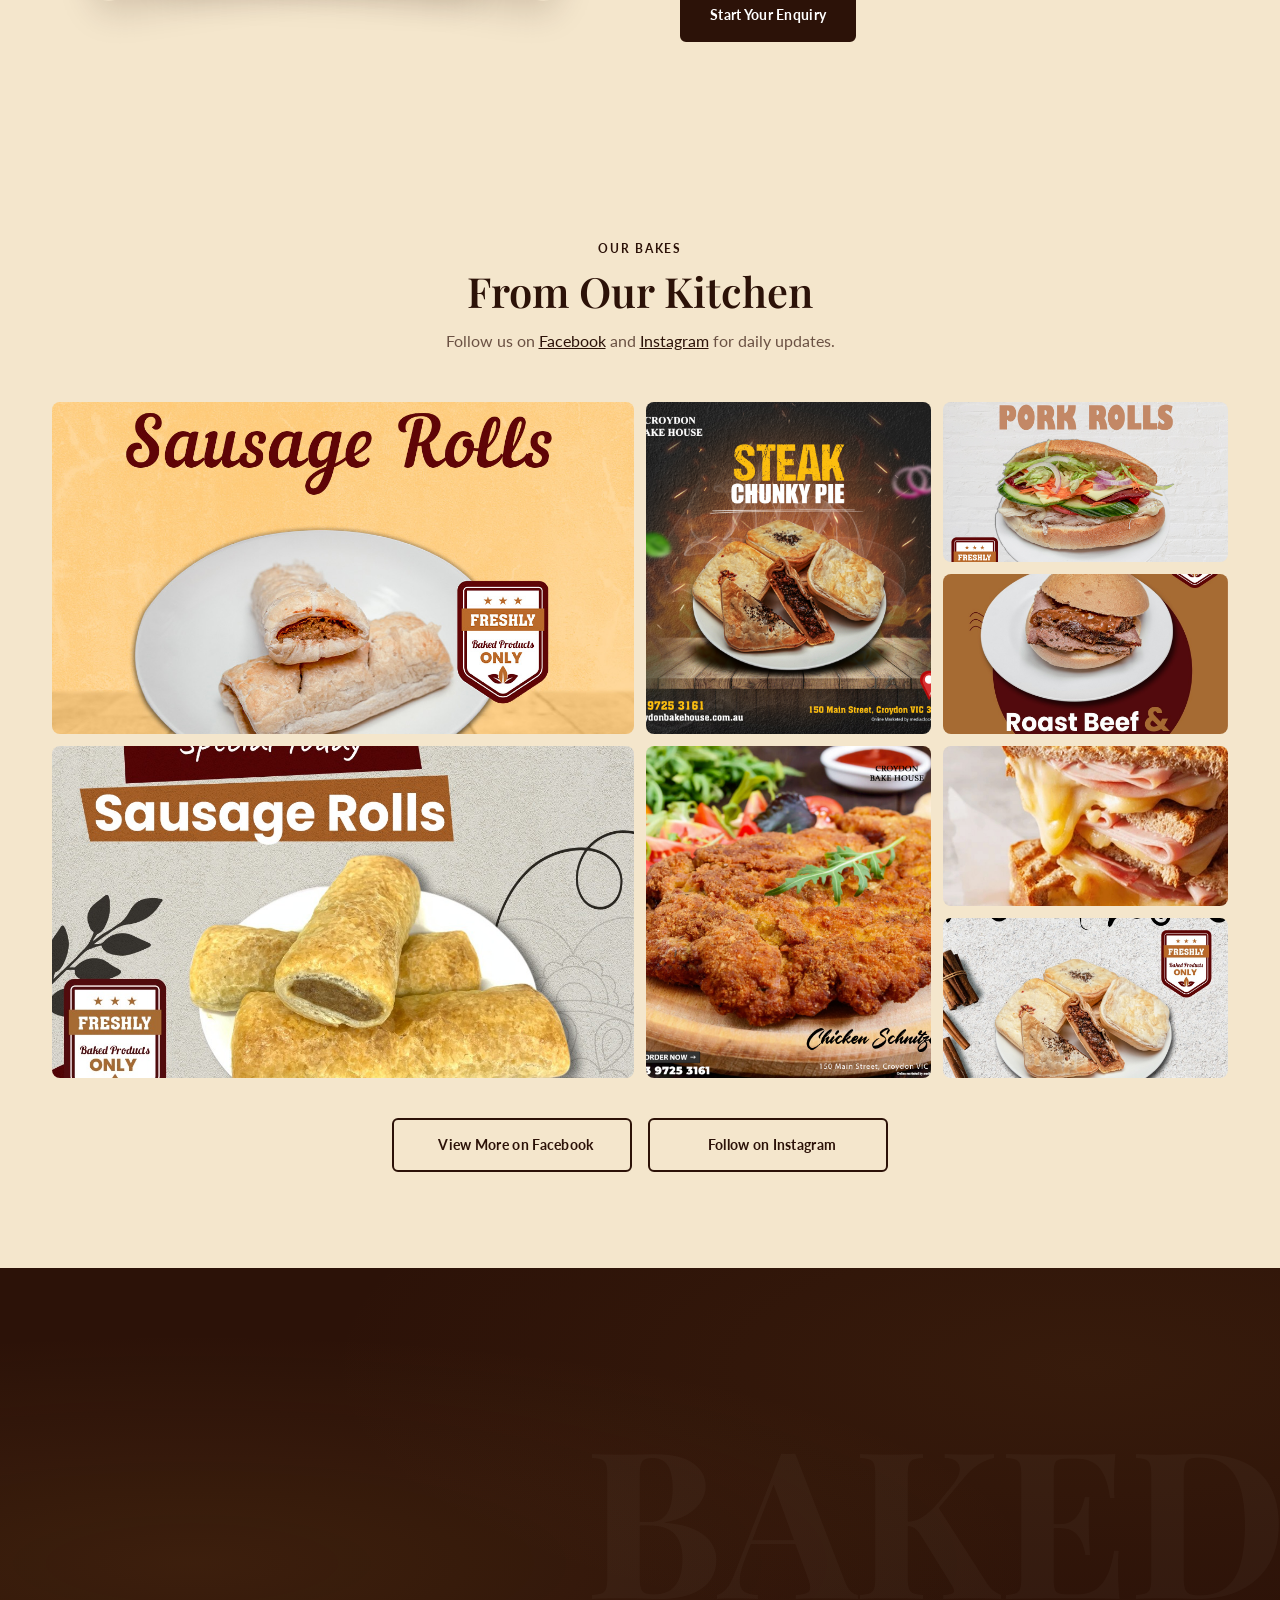
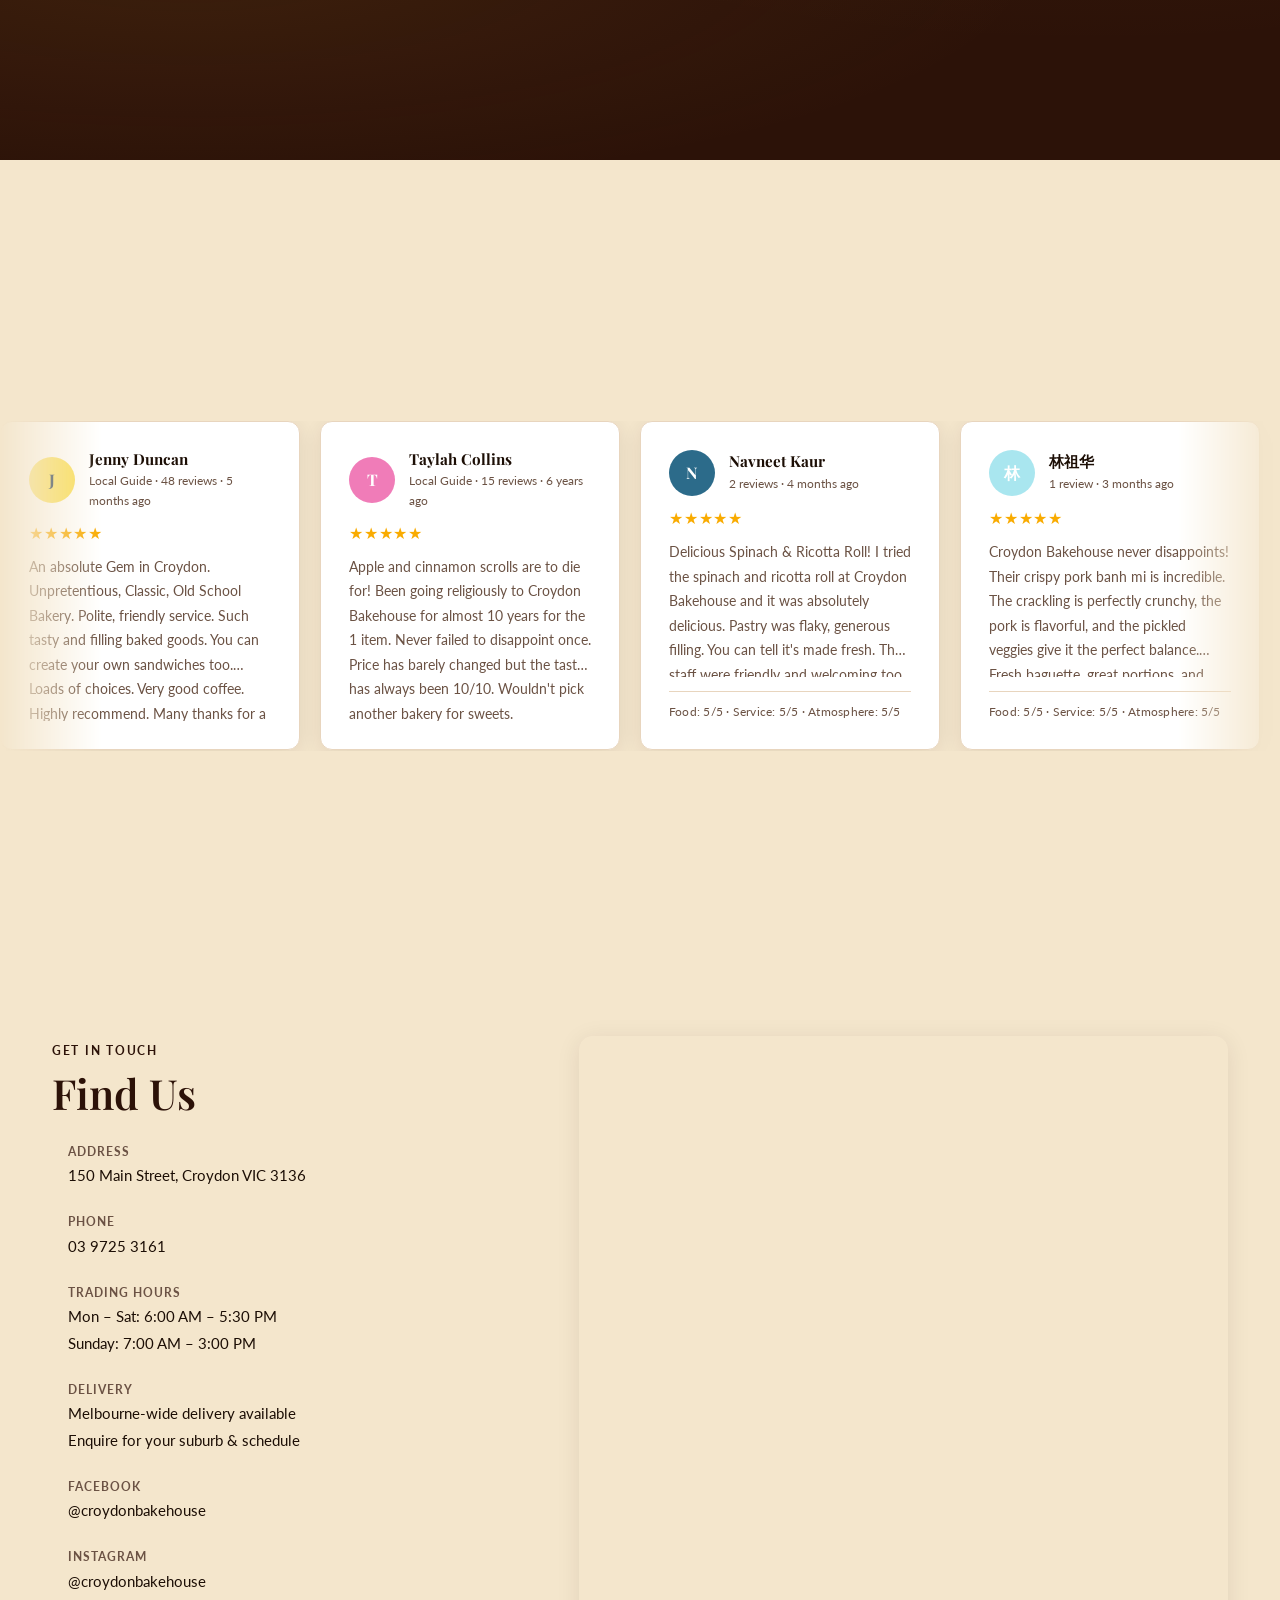
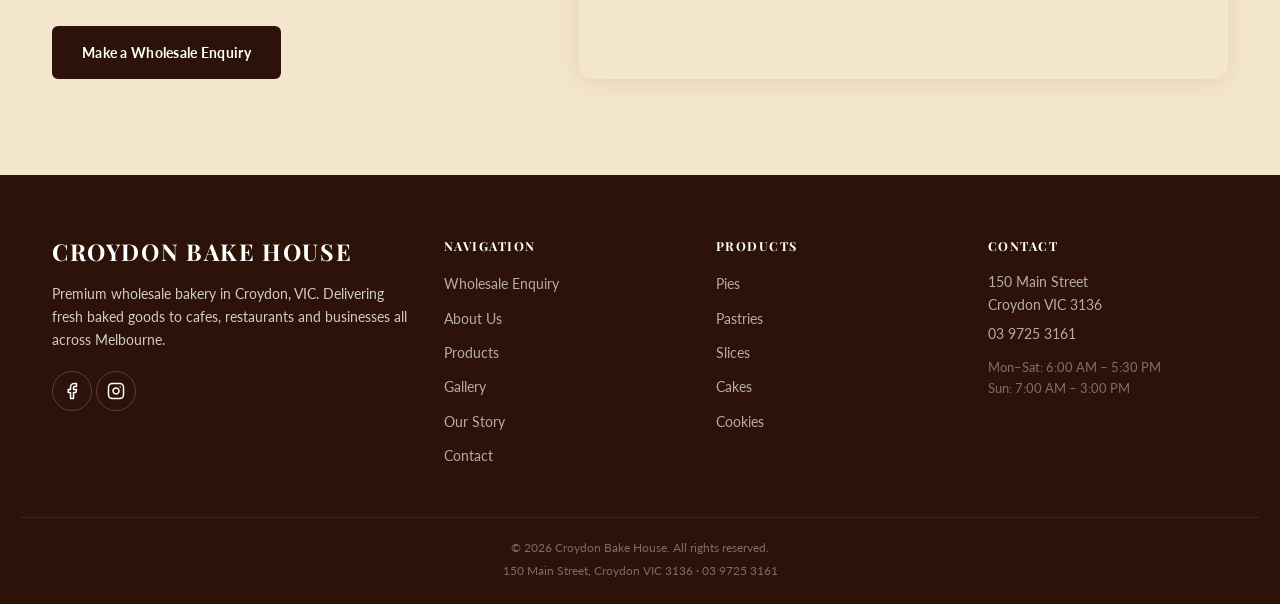
==== commit a12fe2d1: "feat: update navigation and add heritage section - Changed "Blog" link to "Our Story" in the navigat" ====
--- a/project/index.html
+++ b/project/index.html
@@ -32,7 +32,7 @@
         <a href="#about" class="nav-link">About</a>
         <a href="#products" class="nav-link">Products</a>
         <a href="#gallery" class="nav-link">Gallery</a>
-        <a href="#blog" class="nav-link">Blog</a>
+        <a href="#heritage" class="nav-link">Our Story</a>
         <a href="#contact" class="nav-link">Contact</a>
       </nav>
       <div class="navbar__actions">
@@ -201,6 +201,13 @@
             <span class="form-error" id="businessNameError" role="alert" aria-live="polite"></span>
           </div>
 
+          <!-- ABN: shown only for Business type -->
+          <div class="form-group" id="abnGroup" style="display:none;">
+            <label for="abn">ABN <span class="required" aria-hidden="true">*</span></label>
+            <input type="text" id="abn" name="abn" inputmode="numeric" maxlength="14" placeholder="12 345 678 901" autocomplete="off" />
+            <span class="form-error" id="abnError" role="alert" aria-live="polite"></span>
+          </div>
+
           <div class="form-row">
             <div class="form-group">
               <label for="email">Email <span class="required" aria-hidden="true">*</span></label>
@@ -366,27 +373,38 @@
       </div>
     </section>
 
-    <!-- BLOG -->
-    <section class="blog" id="blog">
+    <!-- HERITAGE -->
+    <section class="heritage" id="heritage">
       <div class="container">
-        <div class="section-header reveal">
-          <span class="section-label">Latest News</span>
-          <h2 class="section-title">From the Bakehouse</h2>
-          <p class="section-subtitle">Tips, stories, and updates from our kitchen.</p>
-        </div>
-        <div class="blog-grid">
-          <article class="blog-card reveal" style="--delay:0ms">
-            <div class="blog-card__img-wrap"><img src="https://images.unsplash.com/photo-1509440159596-0249088772ff?w=600&h=380&fit=crop&q=80" alt="Baker preparing dough" loading="lazy" /><span class="blog-card__category">Wholesale Tips</span></div>
-            <div class="blog-card__body"><time class="blog-card__date" datetime="2026-03-15">March 15, 2026</time><h3><a href="blog-bakery-supplier.html">How to Choose the Right Bakery Supplier for Your Café</a></h3><p>Selecting a reliable wholesale bakery partner is one of the most important decisions a café owner makes. Here is what to look for before you commit.</p><a href="blog-bakery-supplier.html" class="read-more">Read More <i data-lucide="arrow-right" aria-hidden="true"></i></a></div>
-          </article>
-          <article class="blog-card reveal" style="--delay:100ms">
-            <div class="blog-card__img-wrap"><img src="images/Google/steak_cheese_pie.jpg" alt="Freshly baked meat pies" loading="lazy" /><span class="blog-card__category">Recipe</span></div>
-            <div class="blog-card__body"><time class="blog-card__date" datetime="2026-03-01">March 1, 2026</time><h3><a href="blog-pie-recipe.html">How to Bake a Classic Aussie Meat Pie from Scratch</a></h3><p>There is something deeply satisfying about pulling a golden pie out of the oven. Here is our step-by-step guide to the filling, the pastry, and all the bits that actually matter.</p><a href="blog-pie-recipe.html" class="read-more">Read More <i data-lucide="arrow-right" aria-hidden="true"></i></a></div>
-          </article>
-          <article class="blog-card reveal" style="--delay:200ms">
-            <div class="blog-card__img-wrap"><img src="images/Google/sausage_roll.jpg" alt="Sausage rolls fresh from the oven" loading="lazy" /><span class="blog-card__category">Recipe</span></div>
-            <div class="blog-card__body"><time class="blog-card__date" datetime="2026-02-14">February 14, 2026</time><h3><a href="blog-sausage-rolls.html">The Secret to Perfect Sausage Rolls Every Time</a></h3><p>Flaky pastry, well-seasoned filling, crisp base. We break down exactly what goes into a sausage roll worth coming back for, with a full recipe you can make at home.</p><a href="blog-sausage-rolls.html" class="read-more">Read More <i data-lucide="arrow-right" aria-hidden="true"></i></a></div>
-          </article>
+        <div class="heritage__inner reveal">
+          <div class="heritage__badge">
+            <span class="heritage__since-label">Est.</span>
+            <span class="heritage__year" id="heritageYear">1998</span>
+            <!-- TODO: Update 1998 to the actual year the business was established -->
+          </div>
+          <div class="heritage__divider" aria-hidden="true"></div>
+          <div class="heritage__content">
+            <h2 class="heritage__tagline">A Croydon Institution,<br /><em>Baking Since Day One.</em></h2>
+            <p class="heritage__desc">Proudly serving Melbourne's cafés, restaurants, and families from our kitchen on Main Street. Every pie, pastry, and slice is baked fresh on the premises — no shortcuts, ever.</p>
+            <div class="heritage__stats">
+              <div class="heritage__stat">
+                <strong id="heritageYears">25+</strong>
+                <span>Years Baking</span>
+              </div>
+              <div class="heritage__stat">
+                <strong>100+</strong>
+                <span>Wholesale Partners</span>
+              </div>
+              <div class="heritage__stat">
+                <strong>6AM</strong>
+                <span>Fresh Every Day</span>
+              </div>
+              <div class="heritage__stat">
+                <strong>5.0 ★</strong>
+                <span>Google Rating</span>
+              </div>
+            </div>
+          </div>
         </div>
       </div>
     </section>
@@ -560,7 +578,7 @@
         <a href="https://www.facebook.com/croydonbakehouse" target="_blank" rel="noopener noreferrer" class="footer__social" aria-label="Facebook"><svg xmlns="http://www.w3.org/2000/svg" width="18" height="18" viewBox="0 0 24 24" fill="none" stroke="currentColor" stroke-width="2" stroke-linecap="round" stroke-linejoin="round" aria-hidden="true"><path d="M18 2h-3a5 5 0 0 0-5 5v3H7v4h3v8h4v-8h3l1-4h-4V7a1 1 0 0 1 1-1h3z"/></svg></a>
         <a href="https://www.instagram.com/croydonbakehouse/" target="_blank" rel="noopener noreferrer" class="footer__social" aria-label="Instagram"><svg xmlns="http://www.w3.org/2000/svg" width="18" height="18" viewBox="0 0 24 24" fill="none" stroke="currentColor" stroke-width="2" stroke-linecap="round" stroke-linejoin="round" aria-hidden="true"><rect width="20" height="20" x="2" y="2" rx="5" ry="5"/><path d="M16 11.37A4 4 0 1 1 12.63 8 4 4 0 0 1 16 11.37z"/><line x1="17.5" x2="17.51" y1="6.5" y2="6.5"/></svg></a>
       </div>
-      <div class="footer__links"><h4>Navigation</h4><ul><li><a href="#enquire">Wholesale Enquiry</a></li><li><a href="#about">About Us</a></li><li><a href="#products">Products</a></li><li><a href="#gallery">Gallery</a></li><li><a href="#blog">Blog</a></li><li><a href="#contact">Contact</a></li></ul></div>
+      <div class="footer__links"><h4>Navigation</h4><ul><li><a href="#enquire">Wholesale Enquiry</a></li><li><a href="#about">About Us</a></li><li><a href="#products">Products</a></li><li><a href="#gallery">Gallery</a></li><li><a href="#heritage">Our Story</a></li><li><a href="#contact">Contact</a></li></ul></div>
       <div class="footer__links"><h4>Products</h4><ul><li><a href="category.html?cat=pie">Pies</a></li><li><a href="category.html?cat=pastry">Pastries</a></li><li><a href="category.html?cat=slice">Slices</a></li><li><a href="category.html?cat=cake">Cakes</a></li><li><a href="category.html?cat=cookie">Cookies</a></li></ul></div>
       <div class="footer__contact"><h4>Contact</h4><p>150 Main Street<br />Croydon VIC 3136</p><a href="tel:0397253161">03 9725 3161</a><p class="footer__hours">Mon–Sat: 6:00 AM – 5:30 PM<br />Sun: 7:00 AM – 3:00 PM</p></div>
     </div>
@@ -569,5 +587,12 @@
 
   <button class="back-to-top" id="backToTop" aria-label="Back to top"><i data-lucide="chevron-up" aria-hidden="true"></i></button>
   <script src="script.js"></script>
+  <script>
+    // Heritage section: compute years dynamically from establishment year
+    // TODO: Update 1998 to the actual year the bakery was established
+    const EST_YEAR = 1998;
+    const yearsEl = document.getElementById('heritageYears');
+    if (yearsEl) yearsEl.textContent = (new Date().getFullYear() - EST_YEAR) + '+';
+  </script>
 </body>
 </html>
--- a/project/styles.css
+++ b/project/styles.css
@@ -5,20 +5,20 @@
 
 /* ── Tokens ──────────────────────────────── */
 :root {
-  --color-primary:        #A9E6EF;   /* Baby blue */
-  --color-primary-light:  #7DD6E3;   /* Deeper baby blue hover */
-  --color-gold:           #FADF55;   /* Bright yellow — buttons */
-  --color-gold-light:     #FBE66A;   /* Lighter yellow hover */
-  --color-gold-pale:      #FEFACD;   /* Very pale yellow */
-  --color-terracotta:     #F07CB8;   /* Deeper baby pink — hover/accent */
-  --color-cream:          #A9E6EF;   /* Baby blue */
-  --color-cream-dark:     #7DD6E3;   /* Deeper baby blue */
-  --color-bg:             #F0FBFD;   /* Very light baby blue — main bg */
-  --color-bg-alt:         #FCCBED;   /* Baby pink — alternating sections */
-  --color-text:           #0D2845;   /* Deep navy text */
-  --color-text-muted:     #4A7A9B;   /* Muted blue-grey */
+  --color-primary:        #2C1208;   /* Dark chocolate brown (from logo) */
+  --color-primary-light:  #3D1A0A;   /* Darker brown hover */
+  --color-gold:           #C8913A;   /* Warm caramel/golden */
+  --color-gold-light:     #D9A34A;   /* Lighter caramel hover */
+  --color-gold-pale:      #F8F0E3;   /* Very pale cream */
+  --color-terracotta:     #8B4513;   /* Warm sienna — hover/accent */
+  --color-cream:          #F4E6CC;   /* Warm cream */
+  --color-cream-dark:     #E8D5BE;   /* Darker warm cream */
+  --color-bg:             #FDFAF5;   /* Off-white warm background */
+  --color-bg-alt:         #F4E6CC;   /* Warm cream — alternating sections */
+  --color-text:           #1C0E05;   /* Dark brown text */
+  --color-text-muted:     #6B5244;   /* Muted warm grey-brown */
   --color-white:          #FFFFFF;
-  --color-border:         #C5DEFF;   /* Light blue border */
+  --color-border:         #E8D5BE;   /* Warm border */
   --color-error:          #B91C1C;
   --color-success:        #15803D;
 
@@ -31,10 +31,10 @@
   --radius-card: 12px;
   --radius-btn:  6px;
 
-  --shadow-sm:    0 1px 4px rgba(169,230,239,0.07);
-  --shadow-card:  0 4px 24px rgba(169,230,239,0.09);
-  --shadow-hover: 0 10px 36px rgba(169,230,239,0.18);
-  --shadow-gold:  0 6px 24px rgba(250,223,85,0.45);
+  --shadow-sm:    0 1px 4px rgba(44,18,8,0.07);
+  --shadow-card:  0 4px 24px rgba(44,18,8,0.09);
+  --shadow-hover: 0 10px 36px rgba(44,18,8,0.18);
+  --shadow-gold:  0 6px 24px rgba(200,145,58,0.45);
 
   --ease-out: cubic-bezier(0.22, 1, 0.36, 1);
   --ease-spring: cubic-bezier(0.34, 1.56, 0.64, 1);
@@ -164,7 +164,7 @@
   color: var(--color-white);
   border-color: var(--color-terracotta);
 }
-.btn--terracotta:hover { background: #F06090; box-shadow: 0 6px 24px rgba(240,124,184,0.35); transform: translateY(-2px); }
+.btn--terracotta:hover { background: #7A3B10; box-shadow: 0 6px 24px rgba(139,69,19,0.35); transform: translateY(-2px); }
 
 .btn--lg { padding: 1rem 2.25rem; font-size: 1rem; }
 .btn--sm { padding: 0.55rem 1.2rem; font-size: 0.82rem; }
@@ -227,7 +227,7 @@
   height: var(--nav-height);
   transition: box-shadow 300ms ease;
 }
-.navbar.scrolled { box-shadow: 0 2px 24px rgba(169,230,239,0.4); }
+.navbar.scrolled { box-shadow: 0 2px 24px rgba(44,18,8,0.4); }
 .navbar__inner { display: flex; align-items: center; justify-content: space-between; height: 100%; gap: 0.5rem; min-width: 0; }
 .navbar__actions { display: flex; align-items: center; gap: 0.25rem; flex-shrink: 0; }
 .navbar__logo { min-width: 0; overflow: hidden; }
@@ -272,8 +272,8 @@
 .nav-cta { margin-left: 0.5rem; }
 
 @keyframes cta-breathe {
-  0%, 100% { box-shadow: 0 0 0 0 rgba(250, 223, 85, 0.55); }
-  50%       { box-shadow: 0 0 0 9px rgba(250, 223, 85, 0); }
+  0%, 100% { box-shadow: 0 0 0 0 rgba(200, 145, 58, 0.55); }
+  50%       { box-shadow: 0 0 0 9px rgba(200, 145, 58, 0); }
 }
 .nav-cta--call {
   display: inline-flex;
@@ -322,14 +322,14 @@
 }
 .hero__overlay {
   position: absolute; inset: 0;
-  background: linear-gradient(130deg, rgba(13,40,69,0.90) 0%, rgba(169,230,239,0.55) 60%, rgba(13,40,69,0.78) 100%);
+  background: linear-gradient(130deg, rgba(28,14,5,0.90) 0%, rgba(44,18,8,0.55) 60%, rgba(28,14,5,0.78) 100%);
 }
 /* Floating decorative circles */
 .hero__decor { position: absolute; inset: 0; pointer-events: none; overflow: hidden; }
 .hero__decor-circle {
   position: absolute;
   border-radius: 50%;
-  border: 1.5px solid rgba(240,124,184,0.35);
+  border: 1.5px solid rgba(200,145,58,0.35);
   animation: floatCircle 8s ease-in-out infinite;
 }
 .c1 { width: 320px; height: 320px; top: -80px; right: -60px; animation-delay: 0s; }
@@ -405,7 +405,7 @@
   position: absolute;
   width: 500px; height: 500px;
   border-radius: 50%;
-  background: radial-gradient(circle, rgba(240,124,184,0.12) 0%, transparent 70%);
+  background: radial-gradient(circle, rgba(200,145,58,0.12) 0%, transparent 70%);
   top: -150px; right: -150px;
   pointer-events: none;
 }
@@ -441,8 +441,8 @@
 
 .type-option input:checked + .type-option__card {
   border-color: var(--color-primary);
-  background: rgba(169,230,239,0.04);
-  box-shadow: 0 0 0 3px rgba(169,230,239,0.08);
+  background: rgba(44,18,8,0.04);
+  box-shadow: 0 0 0 3px rgba(44,18,8,0.08);
   transform: translateY(-2px);
 }
 .type-option input:checked + .type-option__card svg { color: var(--color-gold); }
@@ -473,11 +473,11 @@
   transition: border-color 200ms, box-shadow 200ms;
   min-height: 44px;
 }
-.form-group input::placeholder, .form-group textarea::placeholder { color: #8AADC4; }
+.form-group input::placeholder, .form-group textarea::placeholder { color: #9B8070; }
 .form-group input:focus, .form-group select:focus, .form-group textarea:focus {
   outline: none;
   border-color: var(--color-primary);
-  box-shadow: 0 0 0 3px rgba(169,230,239,0.1);
+  box-shadow: 0 0 0 3px rgba(44,18,8,0.1);
 }
 .form-group input.error, .form-group textarea.error { border-color: var(--color-error); }
 .form-group textarea { resize: vertical; min-height: 110px; line-height: 1.55; }
@@ -520,7 +520,7 @@
   font-family: var(--font-heading);
   font-size: clamp(6rem, 18vw, 16rem);
   font-weight: 700;
-  color: rgba(169,230,239,0.06);
+  color: rgba(44,18,8,0.06);
   white-space: nowrap;
   pointer-events: none;
   user-select: none;
@@ -563,9 +563,9 @@
 .stacked-card--center { transform: translateX(0px) rotate(2deg); z-index: 3; }
 .stacked-card--right  { transform: translateX(85px) rotate(8deg); z-index: 1; }
 
-.stacked-card--left:hover  { transform: translateX(-85px) rotate(-8deg) scale(1.12); z-index: 10; box-shadow: 0 20px 56px rgba(169,230,239,0.32); }
-.stacked-card--center:hover { transform: translateX(0px) rotate(2deg) scale(1.12); z-index: 10; box-shadow: 0 20px 56px rgba(169,230,239,0.32); }
-.stacked-card--right:hover  { transform: translateX(85px) rotate(8deg) scale(1.12); z-index: 10; box-shadow: 0 20px 56px rgba(169,230,239,0.32); }
+.stacked-card--left:hover  { transform: translateX(-85px) rotate(-8deg) scale(1.12); z-index: 10; box-shadow: 0 20px 56px rgba(44,18,8,0.32); }
+.stacked-card--center:hover { transform: translateX(0px) rotate(2deg) scale(1.12); z-index: 10; box-shadow: 0 20px 56px rgba(44,18,8,0.32); }
+.stacked-card--right:hover  { transform: translateX(85px) rotate(8deg) scale(1.12); z-index: 10; box-shadow: 0 20px 56px rgba(44,18,8,0.32); }
 
 .stacked-card:hover img { transform: scale(1.06); }
 .about__image-badge {
@@ -607,7 +607,7 @@
   top: 0; left: 0; right: 0;
   height: 8px;
   background: linear-gradient(90deg, var(--color-primary) 0%, var(--color-gold) 50%, var(--color-terracotta) 100%);
-  /* blue → golden yellow → baby pink */
+  /* dark brown → caramel gold → warm sienna */
 }
 
 /* Category card grid */
@@ -640,11 +640,11 @@
 
 .cat-card__overlay {
   position: absolute; inset: 0;
-  background: linear-gradient(to top, rgba(169,230,239,0.88) 0%, rgba(169,230,239,0.3) 55%, transparent 100%);
+  background: linear-gradient(to top, rgba(44,18,8,0.88) 0%, rgba(44,18,8,0.3) 55%, transparent 100%);
   transition: background 250ms;
 }
 .cat-card.is-active .cat-card__overlay {
-  background: linear-gradient(to top, rgba(169,230,239,0.92) 0%, rgba(169,230,239,0.5) 55%, rgba(240,124,184,0.18) 100%);
+  background: linear-gradient(to top, rgba(44,18,8,0.92) 0%, rgba(44,18,8,0.5) 55%, rgba(200,145,58,0.18) 100%);
 }
 
 .cat-card__body {
@@ -720,7 +720,7 @@
   border: 1.5px solid var(--color-border);
   transition: color 180ms, border-color 180ms, background 180ms;
 }
-.product-drawer__close:hover { color: var(--color-primary); border-color: var(--color-primary); background: rgba(169,230,239,0.04); }
+.product-drawer__close:hover { color: var(--color-primary); border-color: var(--color-primary); background: rgba(44,18,8,0.04); }
 .product-drawer__close svg { width: 16px; height: 16px; }
 
 /* Product grid */
@@ -765,19 +765,19 @@
 .product-tag {
   font-size: 0.68rem; font-weight: 700; text-transform: uppercase; letter-spacing: 0.07em;
   color: var(--color-gold);
-  background: rgba(250,223,85,0.12);
-  border: 1px solid rgba(250,223,85,0.3);
+  background: rgba(200,145,58,0.12);
+  border: 1px solid rgba(200,145,58,0.3);
   padding: 0.2rem 0.5rem;
   border-radius: var(--radius-sm);
   white-space: nowrap; flex-shrink: 0;
 }
-.product-tag--coming { color: var(--color-text-muted); background: rgba(74,122,155,0.08); border-color: rgba(74,122,155,0.2); }
+.product-tag--coming { color: var(--color-text-muted); background: rgba(107,82,68,0.08); border-color: rgba(107,82,68,0.2); }
 
 .products__cta {
   text-align: center;
   margin-top: 3rem;
   padding: 2.5rem;
-  background: linear-gradient(135deg, var(--color-primary) 0%, #0F3D7A 100%);
+  background: linear-gradient(135deg, var(--color-primary) 0%, #4A1A0A 100%);
   border-radius: var(--radius-lg);
   color: var(--color-white);
   position: relative;
@@ -788,7 +788,7 @@
   position: absolute; top: -40px; right: -40px;
   width: 160px; height: 160px;
   border-radius: 50%;
-  background: rgba(240,124,184,0.18);
+  background: rgba(200,145,58,0.18);
 }
 .products__cta p { margin-bottom: 1.25rem; font-size: 1.05rem; opacity: 0.9; position: relative; z-index: 1; }
 .products__cta .btn { position: relative; z-index: 1; }
@@ -820,11 +820,11 @@
 
 .bento-item__overlay {
   position: absolute; inset: 0;
-  background: rgba(169,230,239,0);
+  background: rgba(44,18,8,0);
   display: flex; align-items: flex-end;
   transition: background 250ms;
 }
-.bento-item:hover .bento-item__overlay { background: rgba(169,230,239,0.42); }
+.bento-item:hover .bento-item__overlay { background: rgba(44,18,8,0.42); }
 
 .bento-item__info {
   padding: 0.75rem 1rem;
@@ -836,7 +836,8 @@
 .bento-item__info h3 { color: var(--color-white); font-size: 0.85rem; margin-bottom: 0.15rem; text-shadow: 0 1px 4px rgba(0,0,0,0.5); }
 .bento-item__info p  { color: rgba(255,255,255,0.82); font-size: 0.72rem; }
 
-.gallery__cta { text-align: center; }
+.gallery__cta { text-align: center; display: flex; flex-wrap: wrap; justify-content: center; gap: 1rem; }
+.gallery__cta .btn { min-width: 240px; justify-content: center; }
 
 /* ── Bento Modal ─────────────────────────── */
 .bento-modal {
@@ -921,10 +922,10 @@
   display: flex;
   align-items: flex-end;
   padding: 0.6rem 0.875rem;
-  background: rgba(135,206,250,0.18);
+  background: rgba(200,145,58,0.18);
   backdrop-filter: blur(20px);
   -webkit-backdrop-filter: blur(20px);
-  border: 1px solid rgba(147,197,253,0.3);
+  border: 1px solid rgba(200,145,58,0.3);
   border-radius: 1rem;
   box-shadow: 0 8px 32px rgba(0,0,0,0.25);
 }
@@ -1173,7 +1174,7 @@
 }
 .cat-page-hero__overlay {
   position: absolute; inset: 0;
-  background: linear-gradient(to bottom, rgba(13,40,69,0.45) 0%, rgba(13,40,69,0.85) 100%);
+  background: linear-gradient(to bottom, rgba(28,14,5,0.45) 0%, rgba(28,14,5,0.85) 100%);
 }
 .cat-page-hero__content {
   position: relative; z-index: 1;
@@ -1234,7 +1235,7 @@
     background-size: cover;
   }
   .hero__overlay {
-    background: linear-gradient(160deg, rgba(13,40,69,0.93) 0%, rgba(169,230,239,0.72) 60%, rgba(13,40,69,0.60) 100%);
+    background: linear-gradient(160deg, rgba(28,14,5,0.93) 0%, rgba(44,18,8,0.65) 60%, rgba(28,14,5,0.80) 100%);
   }
   .hero__content { padding: 5.5rem var(--container-pad) 4rem; }
   .hero__decor { display: none; }
@@ -1243,8 +1244,8 @@
   .hero__subtitle { max-width: 100%; }
   .hero__ctas { flex-direction: column; gap: 0.75rem; }
   .hero__ctas .btn { width: 100%; justify-content: center; }
-  .gallery__cta { display: flex; flex-direction: column; align-items: center; gap: 0.75rem; }
-  .gallery__cta .btn { width: 100%; max-width: 320px; justify-content: center; }
+  .gallery__cta { flex-direction: column; align-items: center; gap: 0.75rem; }
+  .gallery__cta .btn { width: 100%; max-width: 320px; min-width: unset; }
 
   /* Stacked cards — scale to fit mobile */
   .stacked-cards { height: 260px; }
@@ -1312,8 +1313,8 @@
 }
 
 /* ════════════════════════════════════════════
-   PINK-BG SECTIONS — override light blue → dark navy
-   Sections using --color-bg-alt (#FCCBED):
+   CREAM-BG SECTIONS — ensure headings read clearly
+   Sections using --color-bg-alt (#F4E6CC warm cream):
    .about, .gallery, .reviews, .contact
 ════════════════════════════════════════════ */
 .about .section-label,
@@ -1329,28 +1330,7 @@
 .contact .section-label,
 .contact h2, .contact h3,
 .contact__details li svg,
-.contact__details li a:hover { color: var(--color-text); }
-
-/* Buttons on pink-bg sections — dark navy border + text */
-.about .btn--primary,
-.about .btn--outline,
-.gallery .btn--outline,
-.reviews .btn--outline,
-.contact .btn--primary,
-.contact .btn--outline {
-  color: var(--color-text);
-  border-color: var(--color-text);
-  background: transparent;
-}
-.about .btn--primary:hover,
-.about .btn--outline:hover,
-.gallery .btn--outline:hover,
-.reviews .btn--outline:hover,
-.contact .btn--primary:hover,
-.contact .btn--outline:hover {
-  background: var(--color-text);
-  color: var(--color-white);
-}
+.contact__details li a:hover { color: var(--color-primary); }
 
 /* ════════════════════════════════════════════
    REDUCED MOTION
@@ -1439,6 +1419,11 @@
 }
 @media (min-width: 900px) {
   .cart-layout { grid-template-columns: 1fr 400px; }
+}
+.cart-layout.is-success {
+  grid-template-columns: 1fr !important;
+  max-width: 560px;
+  margin: 0 auto;
 }
 
 /* Cart Items Panel */
@@ -1689,3 +1674,248 @@
   background: var(--color-success);
 }
 .product-card__add svg { width: 14px; height: 14px; }
+
+/* ── Quantity stepper on product cards ───── */
+.product-card__add-row { margin-top: 0.6rem; }
+
+.product-card__qty-wrap {
+  display: flex;
+  align-items: center;
+  gap: 0.3rem;
+  width: 100%;
+  animation: fadeInScale 0.15s var(--ease-out);
+}
+
+@keyframes fadeInScale {
+  from { opacity: 0; transform: scale(0.96); }
+  to   { opacity: 1; transform: scale(1); }
+}
+
+.qty-input-card {
+  flex: 1;
+  min-width: 0;
+  text-align: center;
+  padding: 0.42rem 0.3rem;
+  border: 1.5px solid var(--color-border);
+  border-radius: var(--radius-sm);
+  font-family: var(--font-body);
+  font-size: 0.88rem;
+  font-weight: 700;
+  color: var(--color-text);
+  background: var(--color-bg);
+  -moz-appearance: textfield;
+  transition: border-color 0.18s;
+}
+.qty-input-card::-webkit-outer-spin-button,
+.qty-input-card::-webkit-inner-spin-button { -webkit-appearance: none; }
+.qty-input-card:focus { outline: none; border-color: var(--color-gold); }
+
+.product-card__confirm {
+  display: flex;
+  align-items: center;
+  justify-content: center;
+  width: 2rem;
+  height: 2rem;
+  flex-shrink: 0;
+  border-radius: var(--radius-sm);
+  background: var(--color-gold);
+  color: var(--color-white);
+  border: none;
+  cursor: pointer;
+  transition: background 0.15s, transform 0.1s;
+}
+.product-card__confirm:hover { background: var(--color-gold-light); transform: scale(1.08); }
+.product-card__confirm svg { width: 14px; height: 14px; }
+
+/* ── Heritage Section ─────────────────────── */
+.heritage {
+  padding: clamp(4rem, 9vw, 7rem) 0;
+  background: var(--color-primary);
+  position: relative;
+  overflow: hidden;
+}
+.heritage::before {
+  content: '';
+  position: absolute;
+  inset: 0;
+  background:
+    radial-gradient(ellipse at 15% 60%, rgba(200,145,58,0.10) 0%, transparent 55%),
+    radial-gradient(ellipse at 85% 20%, rgba(200,145,58,0.07) 0%, transparent 50%);
+  pointer-events: none;
+}
+.heritage::after {
+  content: 'BAKED';
+  position: absolute;
+  right: -0.5rem;
+  top: 50%;
+  transform: translateY(-50%);
+  font-family: var(--font-heading);
+  font-size: clamp(6rem, 16vw, 14rem);
+  font-weight: 700;
+  color: rgba(255,255,255,0.03);
+  pointer-events: none;
+  user-select: none;
+  line-height: 1;
+}
+
+.heritage__inner {
+  display: flex;
+  align-items: center;
+  gap: clamp(2rem, 5vw, 4rem);
+  position: relative;
+}
+
+.heritage__badge {
+  display: flex;
+  flex-direction: column;
+  align-items: center;
+  flex-shrink: 0;
+  text-align: center;
+}
+.heritage__since-label {
+  font-family: var(--font-body);
+  font-size: 0.7rem;
+  font-weight: 700;
+  letter-spacing: 0.22em;
+  text-transform: uppercase;
+  color: var(--color-gold);
+  margin-bottom: 0.15rem;
+}
+.heritage__year {
+  font-family: var(--font-heading);
+  font-size: clamp(4.5rem, 11vw, 9rem);
+  font-weight: 700;
+  color: var(--color-gold);
+  line-height: 1;
+  text-shadow: 0 4px 32px rgba(200,145,58,0.35);
+}
+
+.heritage__divider {
+  width: 1px;
+  height: clamp(5rem, 10vw, 8rem);
+  background: linear-gradient(to bottom, transparent, var(--color-gold) 40%, var(--color-gold) 60%, transparent);
+  flex-shrink: 0;
+  opacity: 0.35;
+}
+
+.heritage__content { flex: 1; min-width: 0; }
+
+.heritage__tagline {
+  font-family: var(--font-heading);
+  font-size: clamp(1.5rem, 3.2vw, 2.2rem);
+  color: var(--color-white);
+  margin-bottom: 1rem;
+  line-height: 1.25;
+}
+.heritage__tagline em { color: var(--color-gold); font-style: italic; }
+
+.heritage__desc {
+  color: rgba(255,255,255,0.68);
+  font-size: 0.95rem;
+  line-height: 1.75;
+  margin-bottom: 2rem;
+  max-width: 500px;
+}
+
+.heritage__stats {
+  display: flex;
+  gap: clamp(1.5rem, 3vw, 2.5rem);
+  flex-wrap: wrap;
+}
+.heritage__stat { display: flex; flex-direction: column; gap: 0.2rem; }
+.heritage__stat strong {
+  font-family: var(--font-heading);
+  font-size: clamp(1.4rem, 2.5vw, 1.9rem);
+  color: var(--color-gold);
+  font-weight: 700;
+  line-height: 1;
+}
+.heritage__stat span {
+  font-size: 0.72rem;
+  color: rgba(255,255,255,0.55);
+  font-weight: 700;
+  letter-spacing: 0.08em;
+  text-transform: uppercase;
+}
+
+@media (max-width: 767px) {
+  .heritage__inner { flex-direction: column; text-align: center; gap: 1.5rem; }
+  .heritage__divider { width: clamp(3rem, 8vw, 5rem); height: 1px;
+    background: linear-gradient(to right, transparent, var(--color-gold) 40%, var(--color-gold) 60%, transparent); }
+  .heritage__stats { justify-content: center; }
+  .heritage__desc { margin-left: auto; margin-right: auto; }
+}
+
+/* ── Stripe Payment Panel (individual checkout) */
+.stripe-payment-panel {
+  margin-top: 1rem;
+  padding: 1.1rem;
+  background: var(--color-bg);
+  border: 1.5px solid var(--color-border);
+  border-radius: var(--radius-md);
+}
+.stripe-payment-panel__total {
+  display: flex;
+  justify-content: space-between;
+  align-items: center;
+  padding-bottom: 0.75rem;
+  margin-bottom: 0.75rem;
+  border-bottom: 1px solid var(--color-border);
+}
+.stripe-payment-panel__total-label { font-size: 0.82rem; font-weight: 700; color: var(--color-text-muted); text-transform: uppercase; letter-spacing: 0.05em; }
+.stripe-payment-panel__total-amount { font-family: var(--font-heading); font-size: 1.5rem; font-weight: 700; color: var(--color-primary); }
+
+.stripe-pickup-note {
+  display: flex;
+  gap: 0.5rem;
+  align-items: flex-start;
+  background: var(--color-gold-pale);
+  border: 1px solid var(--color-cream-dark);
+  border-radius: var(--radius-sm);
+  padding: 0.6rem 0.8rem;
+  font-size: 0.8rem;
+  color: var(--color-text-muted);
+  margin-bottom: 0.9rem;
+  line-height: 1.55;
+}
+.stripe-pickup-note svg { width: 14px; height: 14px; flex-shrink: 0; margin-top: 1px; color: var(--color-gold); }
+.stripe-pickup-note strong { color: var(--color-primary); }
+
+#payment-request-button { border-radius: var(--radius-btn); overflow: hidden; }
+
+.payment-unavailable {
+  text-align: center;
+  padding: 1rem;
+  background: var(--color-cream);
+  border-radius: var(--radius-sm);
+  font-size: 0.85rem;
+  color: var(--color-text-muted);
+  line-height: 1.55;
+}
+.payment-unavailable a { color: var(--color-gold); font-weight: 700; }
+.payment-unavailable strong { color: var(--color-primary); }
+
+/* pickup-success state */
+.pickup-success {
+  display: flex;
+  flex-direction: column;
+  align-items: center;
+  text-align: center;
+  gap: 0.75rem;
+  background: #DCFCE7;
+  border: 1px solid #86EFAC;
+  border-radius: var(--radius-card);
+  padding: 2.5rem 1.5rem;
+  color: var(--color-success);
+}
+.pickup-success svg { width: 48px; height: 48px; }
+.pickup-success strong { font-size: 1.2rem; font-family: var(--font-heading); display: block; }
+.pickup-success p { color: #166534; font-size: 0.88rem; margin: 0; }
+.pickup-success .pickup-success__addr {
+  font-size: 0.82rem;
+  background: rgba(255,255,255,0.6);
+  border-radius: var(--radius-sm);
+  padding: 0.5rem 0.8rem;
+  color: #166534;
+  margin-top: 0.25rem;
+}
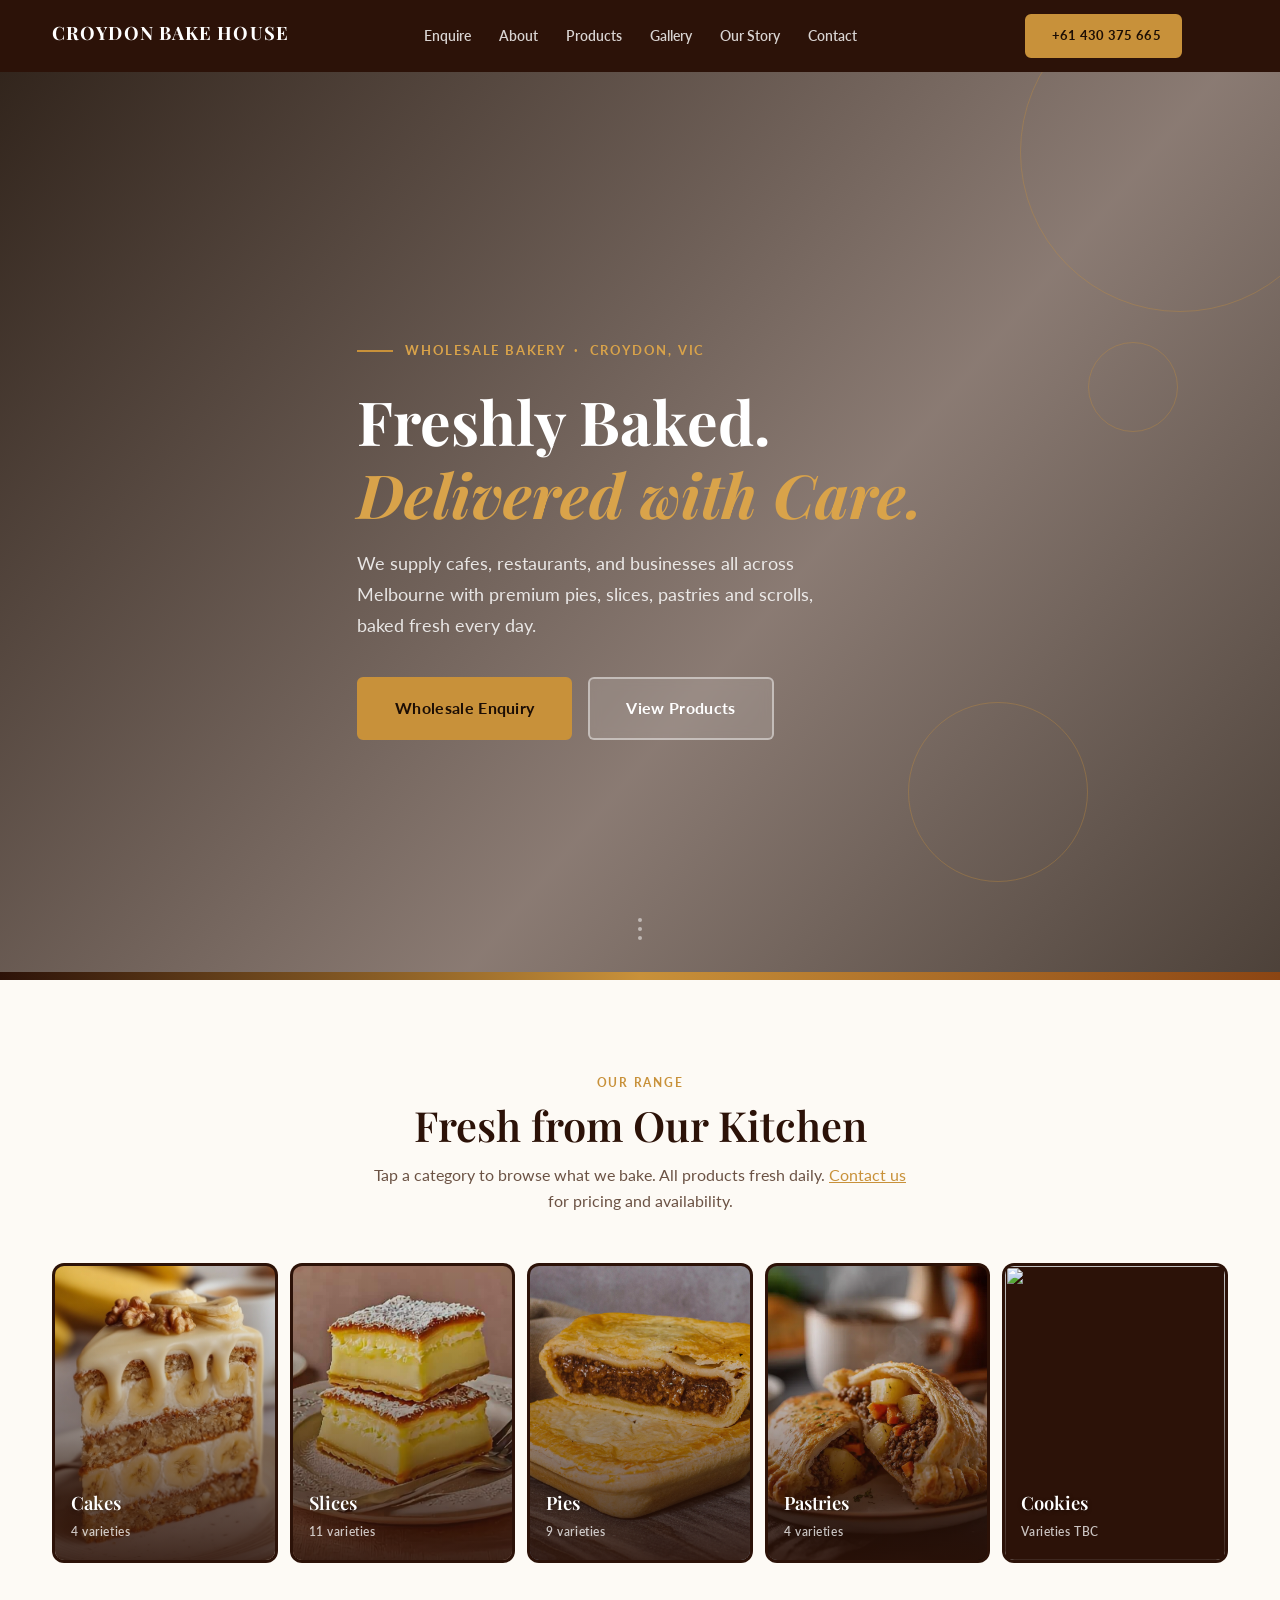
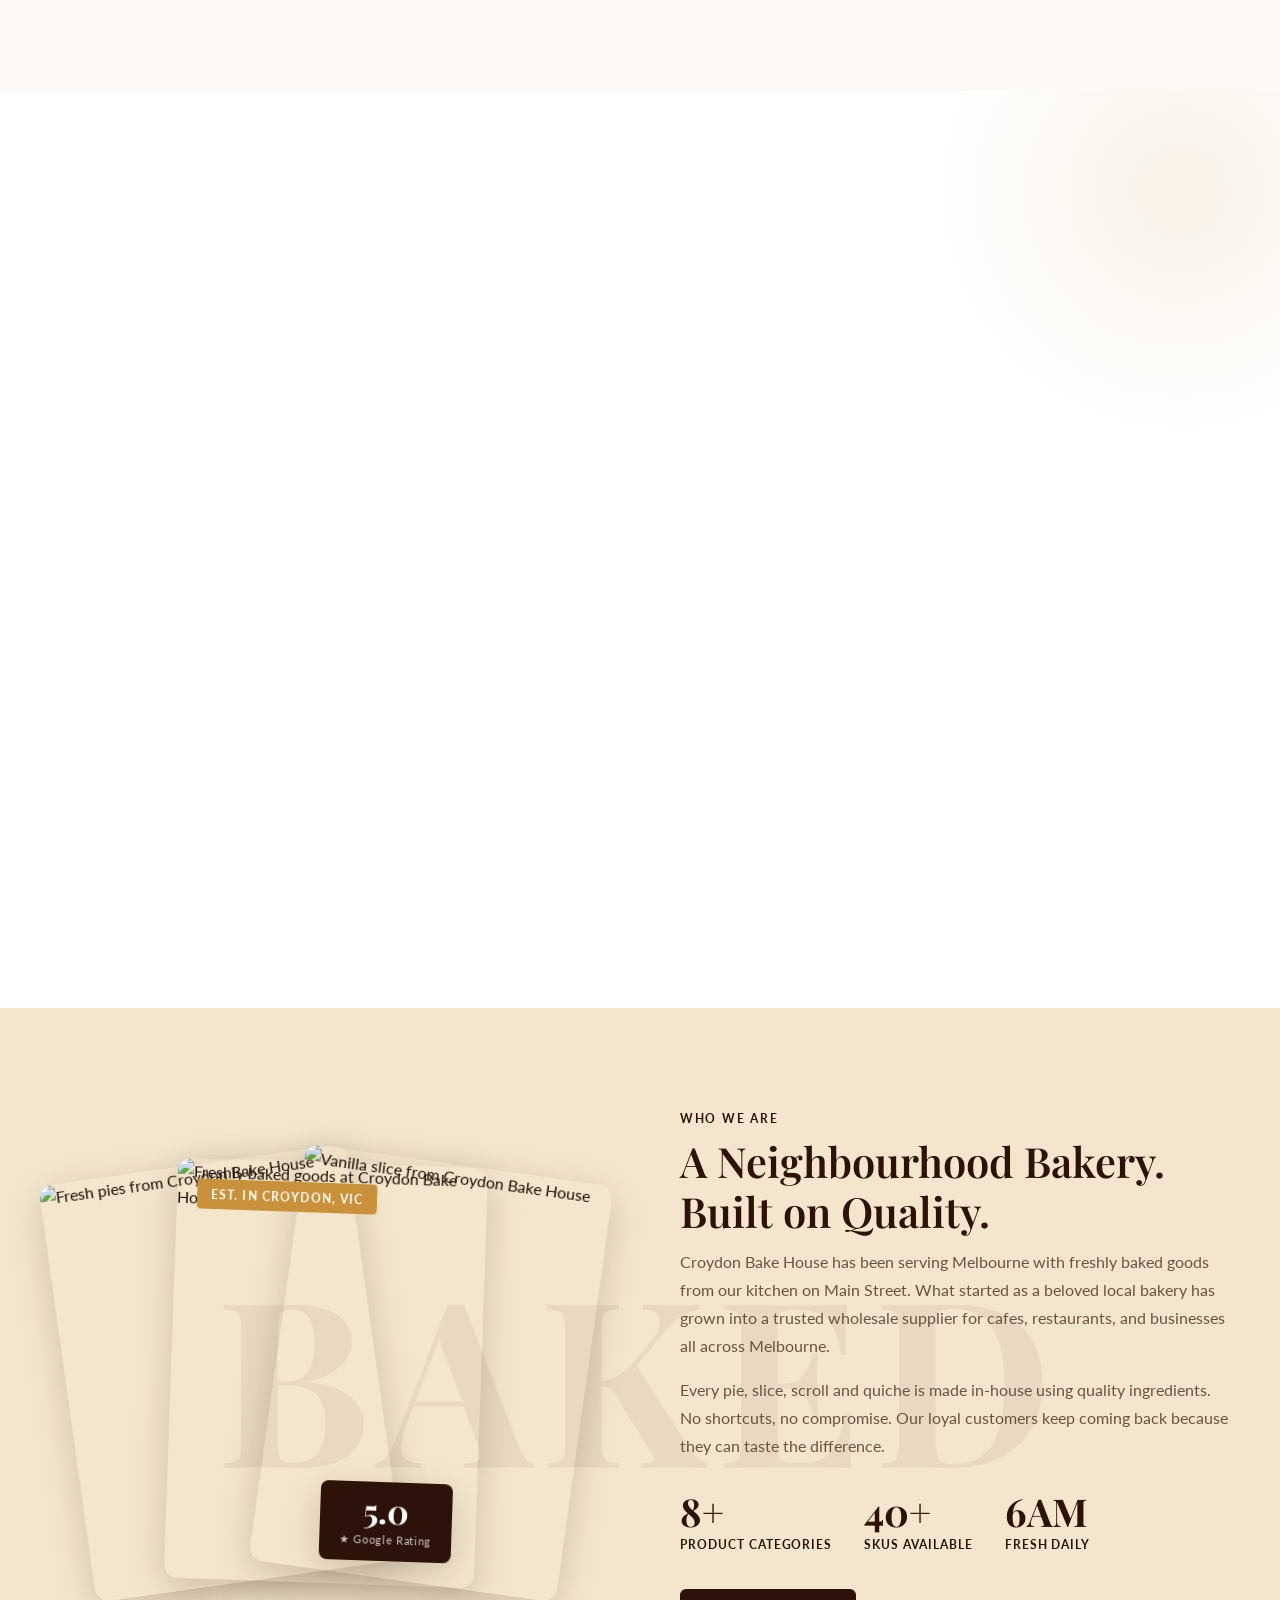
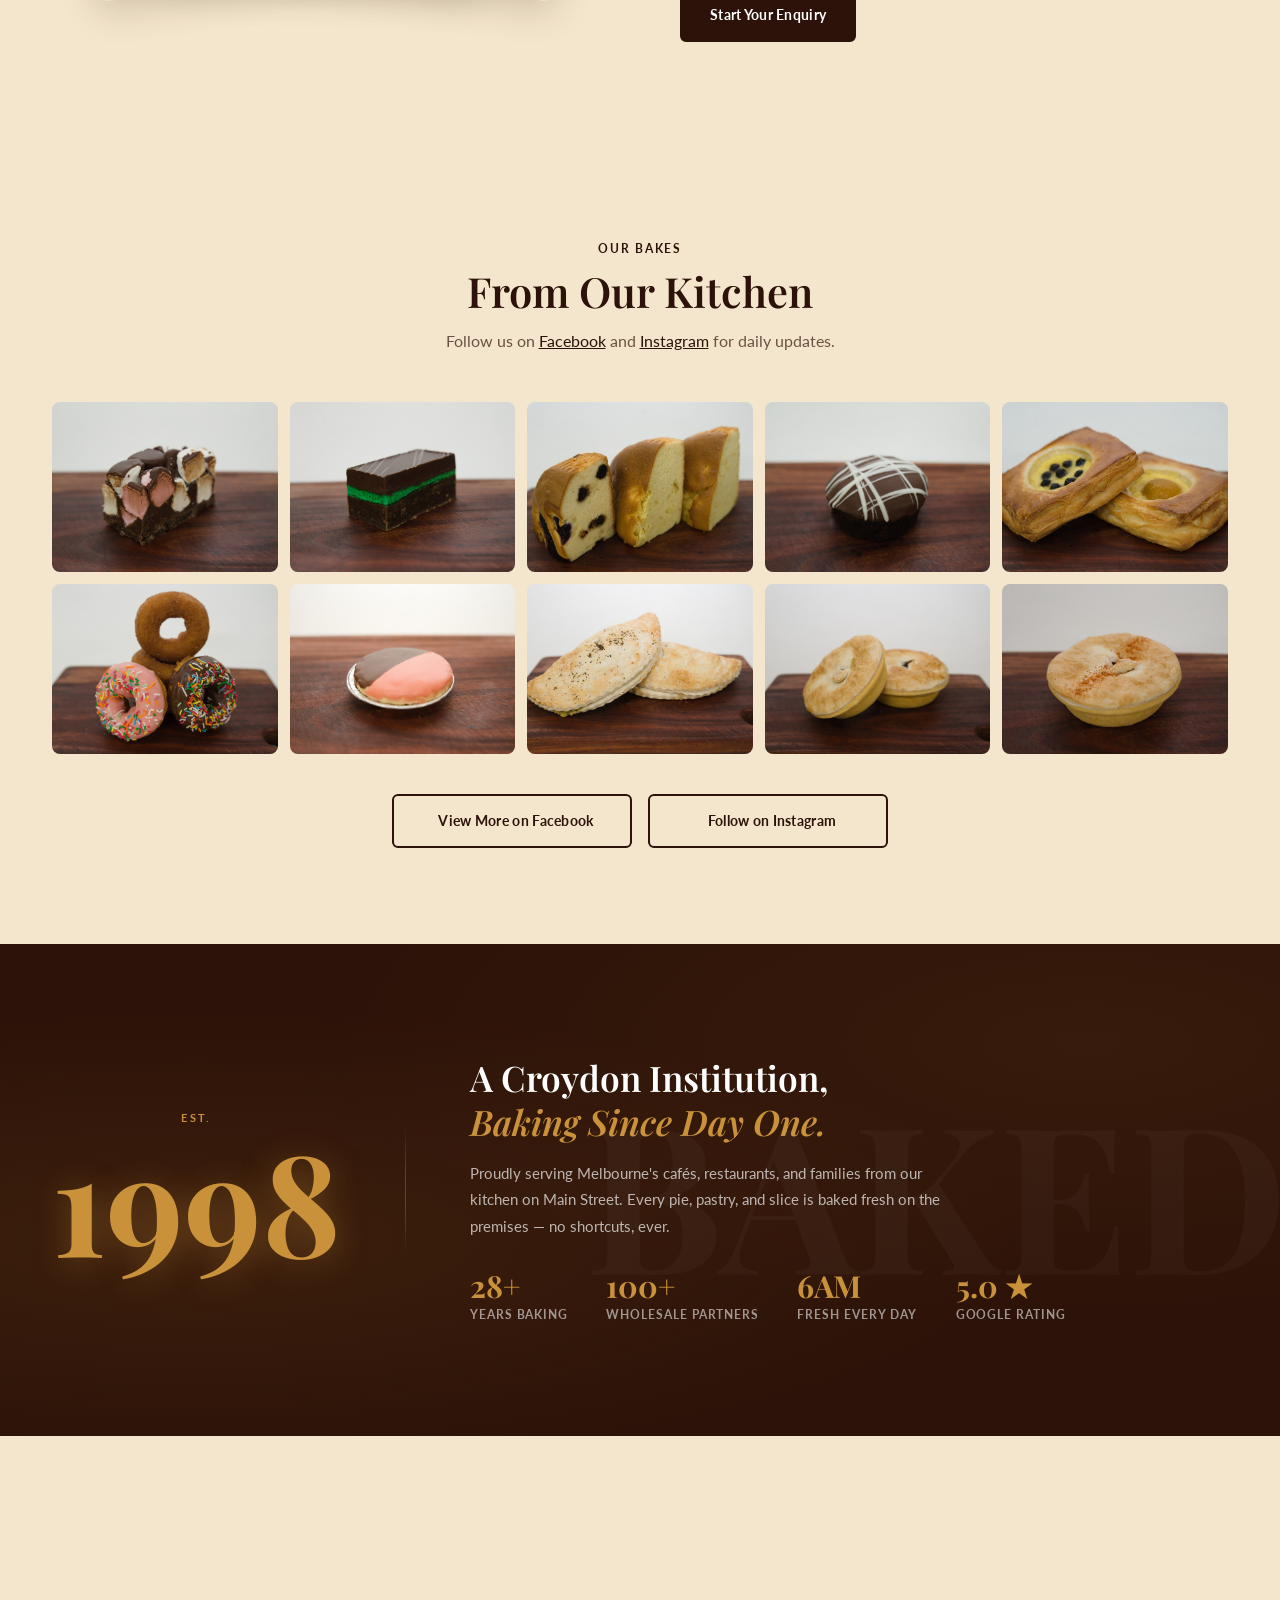
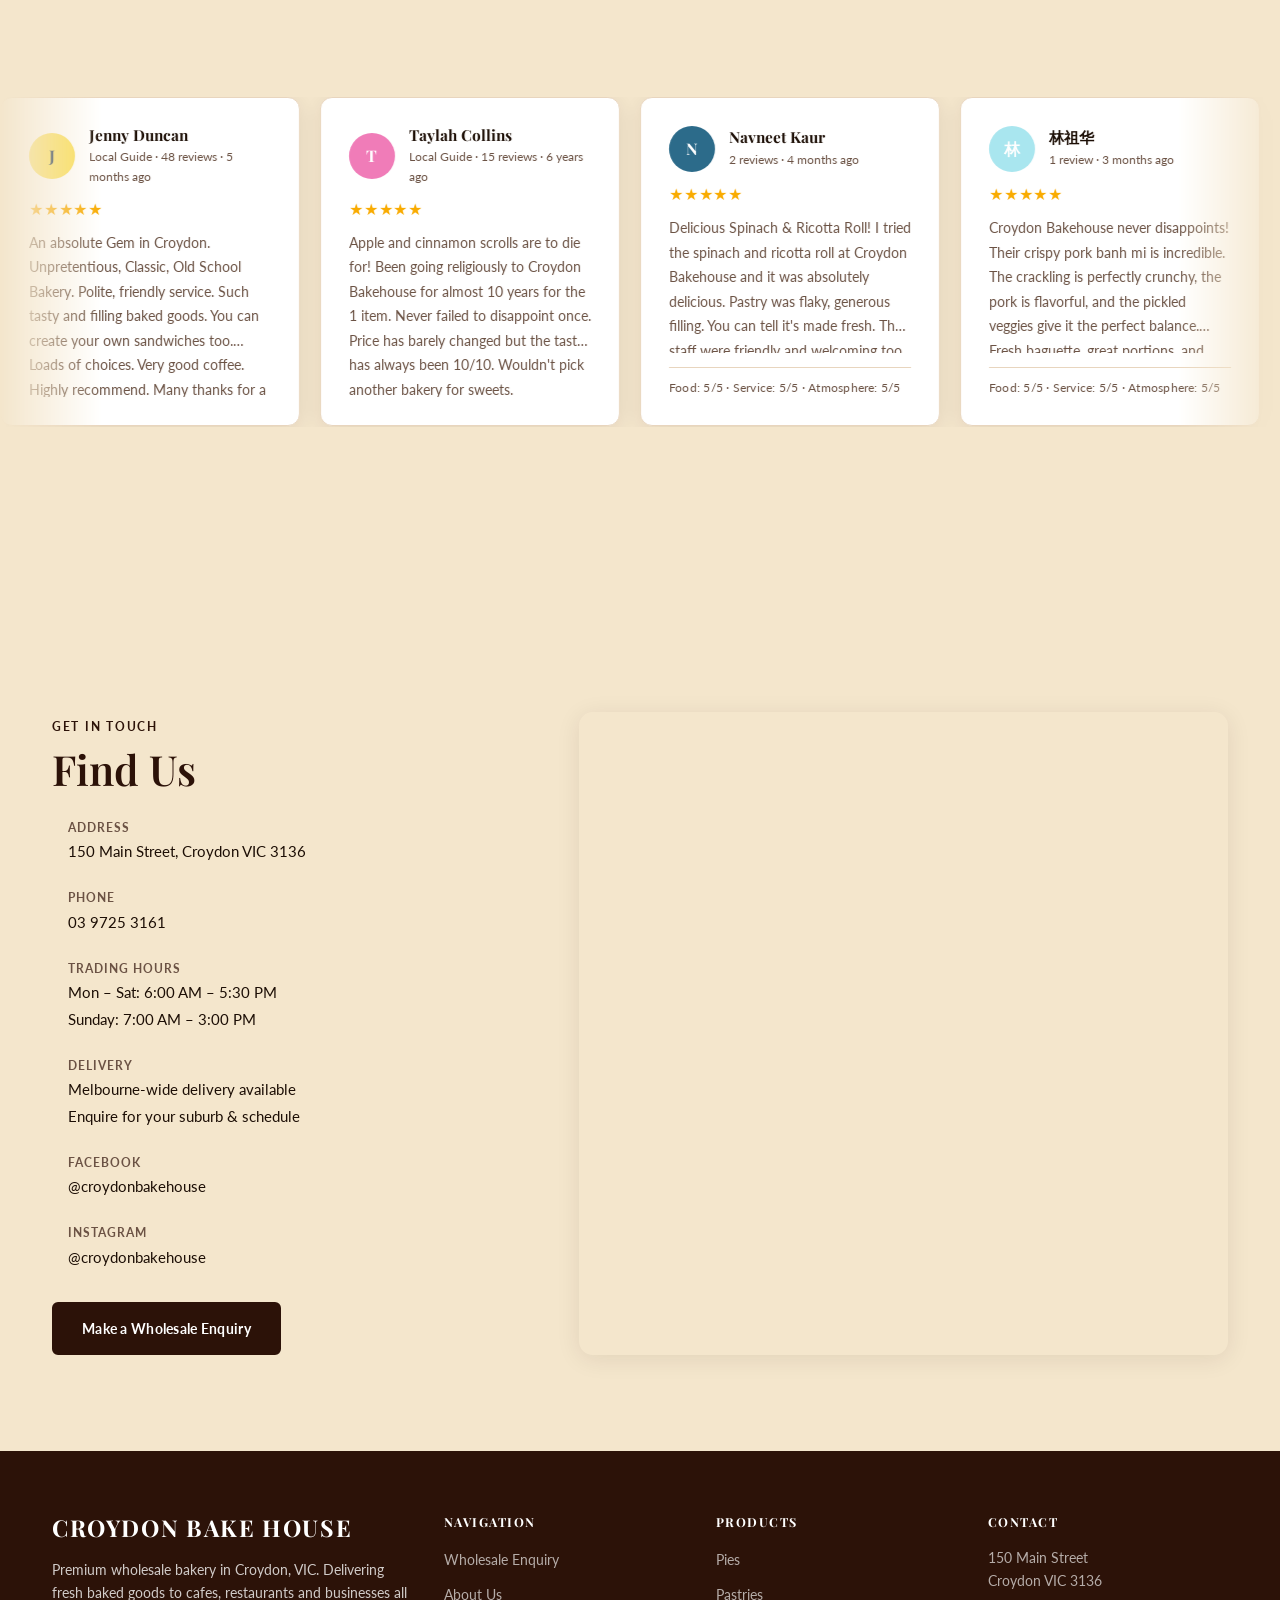
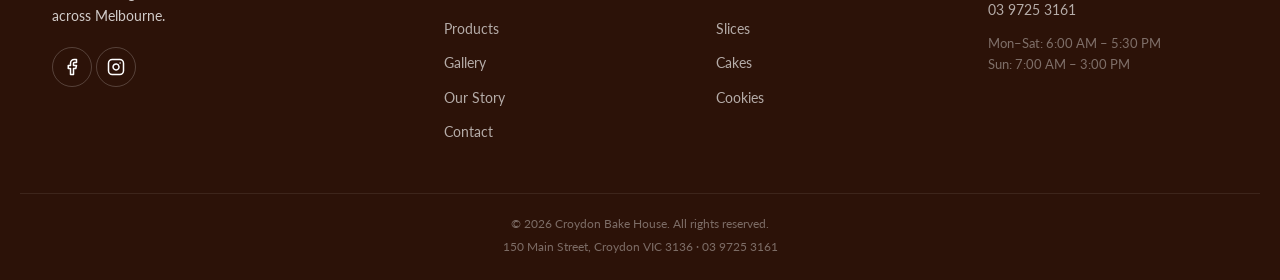
==== commit a3b7723e: "Repush latest changes" ====
--- a/project/index.html
+++ b/project/index.html
@@ -1,598 +1,1310 @@
-<!DOCTYPE html>
+<!doctype html>
 <html lang="en">
-<head>
-  <meta charset="UTF-8" />
-  <meta name="viewport" content="width=device-width, initial-scale=1.0" />
-  <meta name="description" content="Croydon Bake House: Premium wholesale bakery in Croydon, VIC. Fresh pies, slices, pastries, cakes and scrolls." />
-  <title>Croydon Bake House | Premium Wholesale Bakery</title>
-  <link rel="preconnect" href="https://fonts.googleapis.com" />
-  <link rel="preconnect" href="https://fonts.gstatic.com" crossorigin />
-  <link href="https://fonts.googleapis.com/css2?family=Playfair+Display:ital,wght@0,400;0,600;0,700;1,400&family=Lato:wght@300;400;700&display=swap" rel="stylesheet" />
-  <script src="https://unpkg.com/lucide@latest/dist/umd/lucide.js" defer></script>
-  <link rel="stylesheet" href="styles.css" />
-</head>
-<body>
-
-  <!-- PRELOADER -->
-  <div class="preloader" id="preloader" aria-hidden="true">
-    <div class="preloader__inner">
-      <span class="preloader__logo">Croydon Bake House</span>
-      <span class="preloader__bar"></span>
-    </div>
-  </div>
-
-  <!-- NAV -->
-  <header class="navbar" id="navbar">
-    <div class="container navbar__inner">
-      <a href="#home" class="navbar__logo" aria-label="Croydon Bake House Home">
-        <span class="logo-wordmark">Croydon Bake House</span>
-      </a>
-      <nav class="navbar__nav" id="navMenu" aria-label="Main navigation">
-        <a href="#enquire" class="nav-link">Enquire</a>
-        <a href="#about" class="nav-link">About</a>
-        <a href="#products" class="nav-link">Products</a>
-        <a href="#gallery" class="nav-link">Gallery</a>
-        <a href="#heritage" class="nav-link">Our Story</a>
-        <a href="#contact" class="nav-link">Contact</a>
-      </nav>
-      <div class="navbar__actions">
-        <a href="tel:+61430375665" class="btn btn--gold btn--sm nav-cta nav-cta--call"><i data-lucide="phone" aria-hidden="true"></i> <span class="call-label">+61 430 375 665</span></a>
-        <a href="cart.html" class="navbar__cart" id="cartLink" aria-label="View cart">
-          <i data-lucide="shopping-cart" aria-hidden="true"></i>
-          <span class="cart-badge" id="cartBadge" hidden>0</span>
-        </a>
-        <button class="navbar__toggle" id="navToggle" aria-label="Open menu" aria-expanded="false">
-          <span></span><span></span><span></span>
-        </button>
+  <head>
+    <meta charset="UTF-8" />
+    <meta name="viewport" content="width=device-width, initial-scale=1.0" />
+    <meta
+      name="description"
+      content="Croydon Bake House: Premium wholesale bakery in Croydon, VIC. Fresh pies, slices, pastries, cakes and scrolls."
+    />
+    <title>Croydon Bake House | Premium Wholesale Bakery</title>
+    <link rel="preconnect" href="https://fonts.googleapis.com" />
+    <link rel="preconnect" href="https://fonts.gstatic.com" crossorigin />
+    <link
+      href="https://fonts.googleapis.com/css2?family=Playfair+Display:ital,wght@0,400;0,600;0,700;1,400&family=Lato:wght@300;400;700&display=swap"
+      rel="stylesheet"
+    />
+    <script
+      src="https://unpkg.com/lucide@latest/dist/umd/lucide.js"
+      defer
+    ></script>
+    <link rel="stylesheet" href="styles.css" />
+  </head>
+  <body>
+    <!-- PRELOADER -->
+    <div class="preloader" id="preloader" aria-hidden="true">
+      <div class="preloader__inner">
+        <span class="preloader__logo">Croydon Bake House</span>
+        <span class="preloader__bar"></span>
       </div>
     </div>
-  </header>
-
-  <main>
-
-    <!-- HERO -->
-    <section class="hero" id="home">
-      <div class="hero__overlay"></div>
-      <div class="hero__decor" aria-hidden="true">
-        <span class="hero__decor-circle c1"></span>
-        <span class="hero__decor-circle c2"></span>
-        <span class="hero__decor-circle c3"></span>
+
+    <!-- NAV -->
+    <header class="navbar" id="navbar">
+      <div class="container navbar__inner">
+        <a
+          href="#home"
+          class="navbar__logo"
+          aria-label="Croydon Bake House Home"
+        >
+          <span class="logo-wordmark">Croydon Bake House</span>
+        </a>
+        <nav class="navbar__nav" id="navMenu" aria-label="Main navigation">
+          <a href="#enquire" class="nav-link">Enquire</a>
+          <a href="#about" class="nav-link">About</a>
+          <a href="#products" class="nav-link">Products</a>
+          <a href="#gallery" class="nav-link">Gallery</a>
+          <a href="#heritage" class="nav-link">Our Story</a>
+          <a href="#contact" class="nav-link">Contact</a>
+        </nav>
+        <div class="navbar__actions">
+          <a
+            href="tel:+61430375665"
+            class="btn btn--gold btn--sm nav-cta nav-cta--call"
+            ><i data-lucide="phone" aria-hidden="true"></i>
+            <span class="call-label">+61 430 375 665</span></a
+          >
+          <a
+            href="cart.html"
+            class="navbar__cart"
+            id="cartLink"
+            aria-label="View cart"
+          >
+            <i data-lucide="shopping-cart" aria-hidden="true"></i>
+            <span class="cart-badge" id="cartBadge" hidden>0</span>
+          </a>
+          <button
+            class="navbar__toggle"
+            id="navToggle"
+            aria-label="Open menu"
+            aria-expanded="false"
+          >
+            <span></span><span></span><span></span>
+          </button>
+        </div>
       </div>
-      <div class="container hero__content">
-        <div class="hero__text reveal">
-          <!-- CHANGE 1: flat label, not pill -->
-          <div class="hero__badge">
-            <span class="hero__badge-bar"></span>
-            <span>Wholesale Bakery &nbsp;·&nbsp; Croydon, VIC</span>
-          </div>
-          <h1 class="hero__title">Freshly Baked.<br /><em>Delivered with Care.</em></h1>
-          <p class="hero__subtitle">We supply cafes, restaurants, and businesses all across Melbourne with premium pies, slices, pastries and scrolls, baked fresh every day.</p>
-          <div class="hero__ctas">
-            <a href="#enquire" class="btn btn--gold btn--lg btn--shine">Wholesale Enquiry</a>
-            <a href="#products" class="btn btn--ghost btn--lg">View Products</a>
-          </div>
+    </header>
+
+    <main>
+      <!-- HERO -->
+      <section class="hero" id="home">
+        <div class="hero__overlay"></div>
+        <div class="hero__decor" aria-hidden="true">
+          <span class="hero__decor-circle c1"></span>
+          <span class="hero__decor-circle c2"></span>
+          <span class="hero__decor-circle c3"></span>
+        </div>
+        <div class="container hero__content">
+          <div class="hero__text reveal">
+            <!-- CHANGE 1: flat label, not pill -->
+            <div class="hero__badge">
+              <span class="hero__badge-bar"></span>
+              <span>Wholesale Bakery &nbsp;·&nbsp; Croydon, VIC</span>
+            </div>
+            <h1 class="hero__title">
+              Freshly Baked.<br /><em>Delivered with Care.</em>
+            </h1>
+            <p class="hero__subtitle">
+              We supply cafes, restaurants, and businesses all across Melbourne
+              with premium pies, slices, pastries and scrolls, baked fresh every
+              day.
+            </p>
+            <div class="hero__ctas">
+              <a href="#enquire" class="btn btn--gold btn--lg btn--shine"
+                >Wholesale Enquiry</a
+              >
+              <a href="#products" class="btn btn--ghost btn--lg"
+                >View Products</a
+              >
+            </div>
+          </div>
+        </div>
+        <div class="hero__scroll-hint" aria-hidden="true">
+          <span class="scroll-dot"></span>
+          <span class="scroll-dot"></span>
+          <span class="scroll-dot"></span>
+        </div>
+      </section>
+
+      <!-- PRODUCTS — Category cards + in-page drawer -->
+      <section class="products" id="products">
+        <div class="products__bg-strip" aria-hidden="true"></div>
+        <div class="container">
+          <div class="section-header reveal">
+            <span class="section-label">Our Range</span>
+            <h2 class="section-title">Fresh from Our Kitchen</h2>
+            <p class="section-subtitle">
+              Tap a category to browse what we bake. All products fresh daily.
+              <a href="#enquire">Contact us</a> for pricing and availability.
+            </p>
+          </div>
+
+          <div class="category-grid" id="categoryGrid">
+            <a
+              href="category.html?cat=cake"
+              class="cat-card reveal"
+              style="--delay: 0ms"
+            >
+              <div class="cat-card__img">
+                <img
+                  src="images/Google/banana_cake.jpg"
+                  alt=""
+                  aria-hidden="true"
+                  loading="lazy"
+                />
+              </div>
+              <div class="cat-card__overlay"></div>
+              <div class="cat-card__body">
+                <h3>Cakes</h3>
+                <span>4 varieties</span>
+              </div>
+            </a>
+
+            <a
+              href="category.html?cat=slice"
+              class="cat-card reveal"
+              style="--delay: 60ms"
+            >
+              <div class="cat-card__img">
+                <img
+                  src="images/Google/vanilla_slice.jpg"
+                  alt=""
+                  aria-hidden="true"
+                  loading="lazy"
+                />
+              </div>
+              <div class="cat-card__overlay"></div>
+              <div class="cat-card__body">
+                <h3>Slices</h3>
+                <span>11 varieties</span>
+              </div>
+            </a>
+
+            <a
+              href="category.html?cat=pie"
+              class="cat-card reveal"
+              style="--delay: 120ms"
+            >
+              <div class="cat-card__img">
+                <img
+                  src="images/Google/steak_cheese_pie.jpg"
+                  alt=""
+                  aria-hidden="true"
+                  loading="lazy"
+                />
+              </div>
+              <div class="cat-card__overlay"></div>
+              <div class="cat-card__body">
+                <h3>Pies</h3>
+                <span>9 varieties</span>
+              </div>
+            </a>
+
+            <a
+              href="category.html?cat=pastry"
+              class="cat-card reveal"
+              style="--delay: 180ms"
+            >
+              <div class="cat-card__img">
+                <img
+                  src="images/Google/meat_pastie_beef.webp"
+                  alt=""
+                  aria-hidden="true"
+                  loading="lazy"
+                />
+              </div>
+              <div class="cat-card__overlay"></div>
+              <div class="cat-card__body">
+                <h3>Pastries</h3>
+                <span>4 varieties</span>
+              </div>
+            </a>
+
+            <a
+              href="category.html?cat=cookie"
+              class="cat-card reveal"
+              style="--delay: 240ms"
+            >
+              <div class="cat-card__img">
+                <img
+                  src="https://images.unsplash.com/photo-1499636136210-6f4ee915583e?w=500&h=360&fit=crop&q=80"
+                  alt=""
+                  aria-hidden="true"
+                  loading="lazy"
+                />
+              </div>
+              <div class="cat-card__overlay"></div>
+              <div class="cat-card__body">
+                <h3>Cookies</h3>
+                <span>Varieties TBC</span>
+              </div>
+            </a>
+          </div>
+        </div>
+      </section>
+
+      <!-- ENQUIRY FORM -->
+      <section class="enquire" id="enquire">
+        <div class="enquire__blob" aria-hidden="true"></div>
+        <div class="container enquire__inner">
+          <div class="enquire__copy reveal">
+            <span class="section-label">Order &amp; Enquiry</span>
+            <h2 class="section-title">Let's Work Together</h2>
+            <p class="enquire__desc">
+              Whether you're ordering for a special occasion or setting up a
+              regular wholesale account. We'd love to work with you. We'll get
+              back to you within one business day.
+            </p>
+            <ul class="enquire__perks">
+              <li>
+                <i data-lucide="check-circle" aria-hidden="true"></i> Baked
+                fresh from 6am daily
+              </li>
+              <li>
+                <i data-lucide="check-circle" aria-hidden="true"></i> Flexible
+                order quantities
+              </li>
+              <li>
+                <i data-lucide="check-circle" aria-hidden="true"></i> Consistent
+                quality, every time
+              </li>
+              <li>
+                <i data-lucide="check-circle" aria-hidden="true"></i>
+                Melbourne-wide delivery available
+              </li>
+            </ul>
+          </div>
+
+          <form class="enquire__form reveal" id="enquireForm" novalidate>
+            <!-- CHANGE 2: Customer type toggle -->
+            <div class="customer-type">
+              <p class="customer-type__label">I am enquiring as a…</p>
+              <div class="customer-type__options">
+                <label class="type-option">
+                  <input
+                    type="radio"
+                    name="customerType"
+                    value="individual"
+                    id="typeIndividual"
+                    checked
+                  />
+                  <span class="type-option__card">
+                    <i data-lucide="user" aria-hidden="true"></i>
+                    <strong>Individual</strong>
+                    <small>Bulk order for a party or event</small>
+                  </span>
+                </label>
+                <label class="type-option">
+                  <input
+                    type="radio"
+                    name="customerType"
+                    value="business"
+                    id="typeBusiness"
+                  />
+                  <span class="type-option__card">
+                    <i data-lucide="building-2" aria-hidden="true"></i>
+                    <strong>Business</strong>
+                    <small>Wholesale / café / restaurant account</small>
+                  </span>
+                </label>
+              </div>
+            </div>
+
+            <div class="form-row">
+              <div class="form-group">
+                <label for="firstName"
+                  >First Name
+                  <span class="required" aria-hidden="true">*</span></label
+                >
+                <input
+                  type="text"
+                  id="firstName"
+                  name="firstName"
+                  autocomplete="given-name"
+                  placeholder="Jane"
+                  required
+                />
+                <span
+                  class="form-error"
+                  id="firstNameError"
+                  role="alert"
+                  aria-live="polite"
+                ></span>
+              </div>
+              <div class="form-group">
+                <label for="lastName"
+                  >Last Name
+                  <span class="required" aria-hidden="true">*</span></label
+                >
+                <input
+                  type="text"
+                  id="lastName"
+                  name="lastName"
+                  autocomplete="family-name"
+                  placeholder="Smith"
+                  required
+                />
+                <span
+                  class="form-error"
+                  id="lastNameError"
+                  role="alert"
+                  aria-live="polite"
+                ></span>
+              </div>
+            </div>
+
+            <!-- Business name: shown only for Business type -->
+            <div
+              class="form-group"
+              id="businessNameGroup"
+              style="display: none"
+            >
+              <label for="businessName"
+                >Business Name
+                <span class="required" aria-hidden="true">*</span></label
+              >
+              <input
+                type="text"
+                id="businessName"
+                name="businessName"
+                autocomplete="organization"
+                placeholder="Your Café Pty Ltd"
+              />
+              <span
+                class="form-error"
+                id="businessNameError"
+                role="alert"
+                aria-live="polite"
+              ></span>
+            </div>
+
+            <!-- ABN: shown only for Business type -->
+            <div class="form-group" id="abnGroup" style="display: none">
+              <label for="abn"
+                >ABN <span class="required" aria-hidden="true">*</span></label
+              >
+              <input
+                type="text"
+                id="abn"
+                name="abn"
+                inputmode="numeric"
+                maxlength="14"
+                placeholder="12 345 678 901"
+                autocomplete="off"
+              />
+              <span
+                class="form-error"
+                id="abnError"
+                role="alert"
+                aria-live="polite"
+              ></span>
+            </div>
+
+            <div class="form-row">
+              <div class="form-group">
+                <label for="email"
+                  >Email
+                  <span class="required" aria-hidden="true">*</span></label
+                >
+                <input
+                  type="email"
+                  id="email"
+                  name="email"
+                  autocomplete="email"
+                  placeholder="jane@example.com.au"
+                  required
+                />
+                <span
+                  class="form-error"
+                  id="emailError"
+                  role="alert"
+                  aria-live="polite"
+                ></span>
+              </div>
+              <div class="form-group">
+                <label for="phone"
+                  >Phone
+                  <span class="required" aria-hidden="true">*</span></label
+                >
+                <input
+                  type="tel"
+                  id="phone"
+                  name="phone"
+                  autocomplete="tel"
+                  placeholder="04XX XXX XXX"
+                  required
+                />
+                <span
+                  class="form-error"
+                  id="phoneError"
+                  role="alert"
+                  aria-live="polite"
+                ></span>
+              </div>
+            </div>
+
+            <div class="form-group">
+              <label for="productInterest">Products of Interest</label>
+              <select id="productInterest" name="productInterest">
+                <option value="">Select a category…</option>
+                <option value="pies">Pies</option>
+                <option value="pastries">Pastries</option>
+                <option value="slices">Slices</option>
+                <option value="cakes">Cakes</option>
+                <option value="cookies">Cookies</option>
+                <option value="mixed">Mixed / Full Range</option>
+              </select>
+            </div>
+
+            <div class="form-group">
+              <label for="message">Message</label>
+              <textarea
+                id="message"
+                name="message"
+                rows="4"
+                placeholder="Tell us about your order: quantity, occasion, delivery suburb…"
+              ></textarea>
+            </div>
+
+            <button
+              type="submit"
+              class="btn btn--primary btn--full btn--shine"
+              id="submitBtn"
+            >
+              <span class="btn-text">Send Enquiry</span>
+              <span class="btn-loading" hidden>Sending…</span>
+            </button>
+          </form>
+
+          <div
+            class="form-success"
+            id="formSuccess"
+            hidden
+            role="status"
+            aria-live="polite"
+          >
+            <i data-lucide="check-circle-2" aria-hidden="true"></i>
+            <div>
+              <strong>Thank you!</strong>
+              <p>
+                Your enquiry has been received. We'll be in touch within one
+                business day.
+              </p>
+            </div>
+          </div>
+        </div>
+      </section>
+
+      <!-- ABOUT -->
+      <section class="about" id="about">
+        <div class="about__bg-text" aria-hidden="true">BAKED</div>
+        <div class="container about__inner">
+          <div class="about__image-wrap reveal">
+            <div class="stacked-cards">
+              <div class="stacked-card stacked-card--left">
+                <img
+                  src="https://images.unsplash.com/photo-1565299507177-b0ac66763828?w=600&h=780&fit=crop&q=80"
+                  alt="Fresh pies from Croydon Bake House"
+                  loading="lazy"
+                />
+              </div>
+              <div class="stacked-card stacked-card--right">
+                <img
+                  src="https://images.unsplash.com/photo-1563729784474-d77dbb933a9e?w=600&h=780&fit=crop&q=80"
+                  alt="Vanilla slice from Croydon Bake House"
+                  loading="lazy"
+                />
+              </div>
+              <div class="stacked-card stacked-card--center">
+                <img
+                  src="https://images.unsplash.com/photo-1509440159596-0249088772ff?w=600&h=780&fit=crop&q=80"
+                  alt="Freshly baked goods at Croydon Bake House"
+                  loading="lazy"
+                />
+                <div class="about__image-badge">
+                  <span class="badge-number">5.0</span>
+                  <span class="badge-label">★ Google Rating</span>
+                </div>
+                <div class="about__image-tag">Est. in Croydon, VIC</div>
+              </div>
+            </div>
+          </div>
+          <div class="about__copy reveal">
+            <span class="section-label">Who We Are</span>
+            <h2 class="section-title">
+              A Neighbourhood Bakery.<br />Built on Quality.
+            </h2>
+            <p>
+              Croydon Bake House has been serving Melbourne with freshly baked
+              goods from our kitchen on Main Street. What started as a beloved
+              local bakery has grown into a trusted wholesale supplier for
+              cafes, restaurants, and businesses all across Melbourne.
+            </p>
+            <p>
+              Every pie, slice, scroll and quiche is made in-house using quality
+              ingredients. No shortcuts, no compromise. Our loyal customers keep
+              coming back because they can taste the difference.
+            </p>
+            <div class="about__stats">
+              <div class="stat">
+                <span class="stat__num"
+                  ><span class="count-up" data-target="8">0</span>+</span
+                >
+                <span class="stat__label">Product Categories</span>
+              </div>
+              <div class="stat">
+                <span class="stat__num"
+                  ><span class="count-up" data-target="40">0</span>+</span
+                >
+                <span class="stat__label">SKUs Available</span>
+              </div>
+              <div class="stat">
+                <span class="stat__num">6AM</span>
+                <span class="stat__label">Fresh Daily</span>
+              </div>
+            </div>
+            <a href="#enquire" class="btn btn--primary btn--shine"
+              >Start Your Enquiry</a
+            >
+          </div>
+        </div>
+      </section>
+
+      <!-- GALLERY -->
+      <section class="gallery" id="gallery">
+        <div class="container">
+          <div class="section-header reveal">
+            <span class="section-label">Our Bakes</span>
+            <h2 class="section-title">From Our Kitchen</h2>
+            <p class="section-subtitle">
+              Follow us on
+              <a
+                href="https://www.facebook.com/croydonbakehouse"
+                target="_blank"
+                rel="noopener noreferrer"
+                >Facebook</a
+              >
+              and
+              <a
+                href="https://www.instagram.com/croydonbakehouse/"
+                target="_blank"
+                rel="noopener noreferrer"
+                >Instagram</a
+              >
+              for daily updates.
+            </p>
+          </div>
+          <div class="bento-grid">
+            <div
+              class="bento-item bento-item--2x2 reveal"
+              style="--delay: 0ms"
+              data-title="Fresh from the Oven"
+              data-desc="Handcrafted baked goods made fresh every morning"
+            >
+              <img
+                src="images/Kitchen/DSC00881.jpg"
+                alt="Fresh baked goods from Croydon Bake House"
+                loading="lazy"
+              />
+              <div class="bento-item__overlay">
+                <div class="bento-item__info">
+                  <h3>Fresh from the Oven</h3>
+                  <p>Handcrafted fresh every morning</p>
+                </div>
+              </div>
+            </div>
+            <div
+              class="bento-item bento-item--1x2 reveal"
+              style="--delay: 60ms"
+              data-title="Our Kitchen"
+              data-desc="Every item made in-house with quality ingredients"
+            >
+              <img
+                src="images/Kitchen/DSC00885.jpg"
+                alt="Croydon Bake House kitchen creations"
+                loading="lazy"
+              />
+              <div class="bento-item__overlay">
+                <div class="bento-item__info">
+                  <h3>Our Kitchen</h3>
+                  <p>Made in-house, every day</p>
+                </div>
+              </div>
+            </div>
+            <div
+              class="bento-item reveal"
+              style="--delay: 90ms"
+              data-title="Baked Daily"
+              data-desc="Warm from our oven every single morning"
+            >
+              <img
+                src="images/Kitchen/DSC00897.jpg"
+                alt="Daily baked goods at Croydon Bake House"
+                loading="lazy"
+              />
+              <div class="bento-item__overlay">
+                <div class="bento-item__info">
+                  <h3>Baked Daily</h3>
+                  <p>Warm from our oven every morning</p>
+                </div>
+              </div>
+            </div>
+            <div
+              class="bento-item reveal"
+              style="--delay: 120ms"
+              data-title="Quality Ingredients"
+              data-desc="No shortcuts, quality in every bite"
+            >
+              <img
+                src="images/Kitchen/DSC00908.jpg"
+                alt="Quality baked goods from Croydon Bake House"
+                loading="lazy"
+              />
+              <div class="bento-item__overlay">
+                <div class="bento-item__info">
+                  <h3>Quality Ingredients</h3>
+                  <p>No shortcuts, every time</p>
+                </div>
+              </div>
+            </div>
+            <div
+              class="bento-item bento-item--2x2 reveal"
+              style="--delay: 150ms"
+              data-title="Loved All Across Melbourne"
+              data-desc="Trusted by cafes, restaurants and businesses all across Melbourne"
+            >
+              <img
+                src="images/Kitchen/DSC00920.jpg"
+                alt="Croydon Bake House favourites"
+                loading="lazy"
+              />
+              <div class="bento-item__overlay">
+                <div class="bento-item__info">
+                  <h3>Loved All Across Melbourne</h3>
+                  <p>Trusted by businesses city-wide</p>
+                </div>
+              </div>
+            </div>
+            <div
+              class="bento-item bento-item--1x2 reveal"
+              style="--delay: 210ms"
+              data-title="Wholesale Ready"
+              data-desc="Fresh supply for cafes, restaurants and businesses"
+            >
+              <img
+                src="images/Kitchen/DSC00942.jpg"
+                alt="Wholesale baked goods from Croydon Bake House"
+                loading="lazy"
+              />
+              <div class="bento-item__overlay">
+                <div class="bento-item__info">
+                  <h3>Wholesale Ready</h3>
+                  <p>Fresh supply for your business</p>
+                </div>
+              </div>
+            </div>
+            <div
+              class="bento-item reveal"
+              style="--delay: 270ms"
+              data-title="Made with Care"
+              data-desc="Every product crafted with care and attention"
+            >
+              <img
+                src="images/Kitchen/DSC00950.jpg"
+                alt="Croydon Bake House baked with care"
+                loading="lazy"
+              />
+              <div class="bento-item__overlay">
+                <div class="bento-item__info">
+                  <h3>Made with Care</h3>
+                  <p>Crafted with care and attention</p>
+                </div>
+              </div>
+            </div>
+            <div
+              class="bento-item reveal"
+              style="--delay: 300ms"
+              data-title="Our Signature Range"
+              data-desc="Pies, slices, scrolls and more, all baked in-house"
+            >
+              <img
+                src="images/Kitchen/DSC00954.jpg"
+                alt="Croydon Bake House signature range"
+                loading="lazy"
+              />
+              <div class="bento-item__overlay">
+                <div class="bento-item__info">
+                  <h3>Our Signature Range</h3>
+                  <p>Pies, slices, scrolls &amp; more</p>
+                </div>
+              </div>
+            </div>
+            <div
+              class="bento-item reveal"
+              style="--delay: 330ms"
+              data-title="Fresh Selection"
+              data-desc="A rotating range of fresh bakes from our kitchen"
+            >
+              <img
+                src="images/Kitchen/DSC00957.jpg"
+                alt="Fresh selection from Croydon Bake House"
+                loading="lazy"
+              />
+              <div class="bento-item__overlay">
+                <div class="bento-item__info">
+                  <h3>Fresh Selection</h3>
+                  <p>New bakes prepared daily</p>
+                </div>
+              </div>
+            </div>
+            <div
+              class="bento-item reveal"
+              style="--delay: 360ms"
+              data-title="Kitchen Highlights"
+              data-desc="More handmade favourites baked fresh for your business"
+            >
+              <img
+                src="images/Kitchen/DSC00965.jpg"
+                alt="Kitchen highlights from Croydon Bake House"
+                loading="lazy"
+              />
+              <div class="bento-item__overlay">
+                <div class="bento-item__info">
+                  <h3>Kitchen Highlights</h3>
+                  <p>Handmade favourites, every day</p>
+                </div>
+              </div>
+            </div>
+          </div>
+          <div class="gallery__cta reveal">
+            <a
+              href="https://www.facebook.com/croydonbakehouse"
+              target="_blank"
+              rel="noopener noreferrer"
+              class="btn btn--outline btn--shine"
+            >
+              <i data-lucide="facebook" aria-hidden="true"></i> View More on
+              Facebook
+            </a>
+            <a
+              href="https://www.instagram.com/croydonbakehouse/"
+              target="_blank"
+              rel="noopener noreferrer"
+              class="btn btn--outline btn--shine"
+            >
+              <i data-lucide="instagram" aria-hidden="true"></i> Follow on
+              Instagram
+            </a>
+          </div>
+        </div>
+
+        <!-- Bento Modal -->
+        <div
+          class="bento-modal"
+          id="bentoModal"
+          role="dialog"
+          aria-modal="true"
+          aria-label="Image viewer"
+        >
+          <div class="bento-modal__backdrop" id="bentoBackdrop"></div>
+          <button class="bento-modal__close" id="bentoClose" aria-label="Close">
+            <i data-lucide="x" aria-hidden="true"></i>
+          </button>
+          <div class="bento-modal__content">
+            <div class="bento-modal__img-wrap">
+              <img src="" alt="" id="bentoModalImg" />
+              <div class="bento-modal__img-info">
+                <h3 id="bentoModalTitle"></h3>
+                <p id="bentoModalDesc"></p>
+              </div>
+            </div>
+          </div>
+          <div class="bento-dock" id="bentoDock">
+            <div class="bento-dock__inner" id="bentoDockInner"></div>
+          </div>
+        </div>
+      </section>
+
+      <!-- HERITAGE -->
+      <section class="heritage" id="heritage">
+        <div class="container">
+          <div class="heritage__inner reveal">
+            <div class="heritage__badge">
+              <span class="heritage__since-label">Est.</span>
+              <span class="heritage__year" id="heritageYear">1998</span>
+              <!-- TODO: Update 1998 to the actual year the business was established -->
+            </div>
+            <div class="heritage__divider" aria-hidden="true"></div>
+            <div class="heritage__content">
+              <h2 class="heritage__tagline">
+                A Croydon Institution,<br /><em>Baking Since Day One.</em>
+              </h2>
+              <p class="heritage__desc">
+                Proudly serving Melbourne's cafés, restaurants, and families
+                from our kitchen on Main Street. Every pie, pastry, and slice is
+                baked fresh on the premises — no shortcuts, ever.
+              </p>
+              <div class="heritage__stats">
+                <div class="heritage__stat">
+                  <strong id="heritageYears">25+</strong>
+                  <span>Years Baking</span>
+                </div>
+                <div class="heritage__stat">
+                  <strong>100+</strong>
+                  <span>Wholesale Partners</span>
+                </div>
+                <div class="heritage__stat">
+                  <strong>6AM</strong>
+                  <span>Fresh Every Day</span>
+                </div>
+                <div class="heritage__stat">
+                  <strong>5.0 ★</strong>
+                  <span>Google Rating</span>
+                </div>
+              </div>
+            </div>
+          </div>
+        </div>
+      </section>
+
+      <!-- REVIEWS CAROUSEL -->
+      <section class="reviews" id="reviews">
+        <div class="container">
+          <div class="section-header reveal">
+            <span class="section-label">What Our Customers Say</span>
+            <h2 class="section-title">Loved by the Community</h2>
+            <div class="reviews__google-badge">
+              <span class="reviews__stars">★★★★★</span>
+              <span class="reviews__score">5.0 on Google Reviews</span>
+            </div>
+          </div>
+
+          <div class="reviews-carousel">
+            <div class="reviews-viewport">
+              <div class="reviews-track" id="reviewsTrack">
+                <div class="review-card">
+                  <div class="review-card__header">
+                    <div
+                      class="review-card__avatar"
+                      style="background: #fadf55; color: #0d2845"
+                    >
+                      J
+                    </div>
+                    <div>
+                      <strong class="review-card__name">Jenny Duncan</strong>
+                      <span class="review-card__meta"
+                        >Local Guide · 48 reviews · 5 months ago</span
+                      >
+                    </div>
+                  </div>
+                  <div class="review-card__stars">★★★★★</div>
+                  <p class="review-card__text">
+                    An absolute Gem in Croydon. Unpretentious, Classic, Old
+                    School Bakery. Polite, friendly service. Such tasty and
+                    filling baked goods. You can create your own sandwiches too.
+                    Loads of choices. Very good coffee. Highly recommend. Many
+                    thanks for a great lunch!
+                  </p>
+                </div>
+
+                <div class="review-card">
+                  <div class="review-card__header">
+                    <div
+                      class="review-card__avatar"
+                      style="background: #f07cb8"
+                    >
+                      T
+                    </div>
+                    <div>
+                      <strong class="review-card__name">Taylah Collins</strong>
+                      <span class="review-card__meta"
+                        >Local Guide · 15 reviews · 6 years ago</span
+                      >
+                    </div>
+                  </div>
+                  <div class="review-card__stars">★★★★★</div>
+                  <p class="review-card__text">
+                    Apple and cinnamon scrolls are to die for! Been going
+                    religiously to Croydon Bakehouse for almost 10 years for the
+                    1 item. Never failed to disappoint once. Price has barely
+                    changed but the taste has always been 10/10. Wouldn't pick
+                    another bakery for sweets.
+                  </p>
+                </div>
+
+                <div class="review-card">
+                  <div class="review-card__header">
+                    <div
+                      class="review-card__avatar"
+                      style="background: #2c6b8a"
+                    >
+                      N
+                    </div>
+                    <div>
+                      <strong class="review-card__name">Navneet Kaur</strong>
+                      <span class="review-card__meta"
+                        >2 reviews · 4 months ago</span
+                      >
+                    </div>
+                  </div>
+                  <div class="review-card__stars">★★★★★</div>
+                  <p class="review-card__text">
+                    Delicious Spinach &amp; Ricotta Roll! I tried the spinach
+                    and ricotta roll at Croydon Bakehouse and it was absolutely
+                    delicious. Pastry was flaky, generous filling. You can tell
+                    it's made fresh. The staff were friendly and welcoming too.
+                    Definitely one of the best savoury rolls I've had in a long
+                    time!
+                  </p>
+                  <span class="review-card__tag"
+                    >Food: 5/5 · Service: 5/5 · Atmosphere: 5/5</span
+                  >
+                </div>
+
+                <div class="review-card">
+                  <div class="review-card__header">
+                    <div
+                      class="review-card__avatar"
+                      style="background: #a9e6ef"
+                    >
+                      林
+                    </div>
+                    <div>
+                      <strong class="review-card__name">林祖华</strong>
+                      <span class="review-card__meta"
+                        >1 review · 3 months ago</span
+                      >
+                    </div>
+                  </div>
+                  <div class="review-card__stars">★★★★★</div>
+                  <p class="review-card__text">
+                    Croydon Bakehouse never disappoints! Their crispy pork banh
+                    mi is incredible. The crackling is perfectly crunchy, the
+                    pork is flavorful, and the pickled veggies give it the
+                    perfect balance. Fresh baguette, great portions, and
+                    friendly service. Highly recommend!
+                  </p>
+                  <span class="review-card__tag"
+                    >Food: 5/5 · Service: 5/5 · Atmosphere: 5/5</span
+                  >
+                </div>
+
+                <div class="review-card">
+                  <div class="review-card__header">
+                    <div
+                      class="review-card__avatar"
+                      style="background: #5baed4"
+                    >
+                      L
+                    </div>
+                    <div>
+                      <strong class="review-card__name">Ling Li</strong>
+                      <span class="review-card__meta"
+                        >3 reviews · 4 months ago</span
+                      >
+                    </div>
+                  </div>
+                  <div class="review-card__stars">★★★★★</div>
+                  <p class="review-card__text">
+                    Excellent Service and Care at Croydon Bakehouse! The staff
+                    were incredibly friendly. What really stood out was how kind
+                    and attentive they were towards elderly customers, taking
+                    the time to chat, help with orders, and make everyone feel
+                    welcome. The food was delicious too!
+                  </p>
+                  <span class="review-card__tag"
+                    >Food: 5/5 · Service: 5/5 · Atmosphere: 5/5</span
+                  >
+                </div>
+
+                <div class="review-card">
+                  <div class="review-card__header">
+                    <div
+                      class="review-card__avatar"
+                      style="background: #d96ba8"
+                    >
+                      M
+                    </div>
+                    <div>
+                      <strong class="review-card__name">MasterXdatoy</strong>
+                      <span class="review-card__meta"
+                        >5 reviews · a month ago</span
+                      >
+                    </div>
+                  </div>
+                  <div class="review-card__stars">★★★★★</div>
+                  <p class="review-card__text">
+                    Easily the best banh mi's I have tried. The pork is cut
+                    fresh so it's still nice and juicy. The portions are
+                    generous with the pork being cut into large cubes. The
+                    crackling had a perfect texture and all around tastes so
+                    good.
+                  </p>
+                  <span class="review-card__tag"
+                    >Food: 5/5 · Service: 5/5 · Atmosphere: 5/5</span
+                  >
+                </div>
+
+                <div class="review-card">
+                  <div class="review-card__header">
+                    <div
+                      class="review-card__avatar"
+                      style="background: #7dd6e3"
+                    >
+                      C
+                    </div>
+                    <div>
+                      <strong class="review-card__name">Chantelle Dye</strong>
+                      <span class="review-card__meta"
+                        >Local Guide · 40 reviews · 11 months ago</span
+                      >
+                    </div>
+                  </div>
+                  <div class="review-card__stars">★★★★★</div>
+                  <p class="review-card__text">
+                    Best bakery in area. Friendly, prompt service with plenty of
+                    staff who are helpful. So fresh and delicious food made to
+                    order. Best schnitzel roll I ever had! Yum!
+                  </p>
+                  <span class="review-card__tag"
+                    >Food: 5/5 · Service: 5/5 · Atmosphere: 3/5</span
+                  >
+                </div>
+
+                <div class="review-card">
+                  <div class="review-card__header">
+                    <div
+                      class="review-card__avatar"
+                      style="background: #c060a8"
+                    >
+                      V
+                    </div>
+                    <div>
+                      <strong class="review-card__name">Veerpal Kaur</strong>
+                      <span class="review-card__meta"
+                        >4 reviews · 7 months ago</span
+                      >
+                    </div>
+                  </div>
+                  <div class="review-card__stars">★★★★★</div>
+                  <p class="review-card__text">
+                    I must say best banh mi roll and the lady was prepared. That
+                    area is fully cleaned and looks so hygienic. Great
+                    experience every time.
+                  </p>
+                  <span class="review-card__tag">Dine in · $20–40</span>
+                </div>
+              </div>
+            </div>
+            <button
+              class="reviews-btn reviews-btn--prev"
+              id="reviewsPrev"
+              aria-label="Previous review"
+            >
+              <i data-lucide="chevron-left" aria-hidden="true"></i>
+            </button>
+            <button
+              class="reviews-btn reviews-btn--next"
+              id="reviewsNext"
+              aria-label="Next review"
+            >
+              <i data-lucide="chevron-right" aria-hidden="true"></i>
+            </button>
+          </div>
+          <div class="reviews-dots" id="reviewsDots"></div>
+
+          <div class="reviews__cta reveal">
+            <a
+              href="https://g.page/r/croydonbakehouse/review"
+              target="_blank"
+              rel="noopener noreferrer"
+              class="btn btn--outline btn--shine"
+            >
+              <i data-lucide="star" aria-hidden="true"></i> Leave Us a Review
+            </a>
+          </div>
+        </div>
+      </section>
+
+      <!-- CONTACT + MAP -->
+      <section class="contact" id="contact">
+        <div class="container contact__inner">
+          <div class="contact__info reveal">
+            <span class="section-label">Get in Touch</span>
+            <h2 class="section-title">Find Us</h2>
+            <ul class="contact__details">
+              <li>
+                <i data-lucide="map-pin" aria-hidden="true"></i>
+                <div>
+                  <strong>Address</strong
+                  ><span>150 Main Street, Croydon VIC 3136</span>
+                </div>
+              </li>
+              <li>
+                <i data-lucide="phone" aria-hidden="true"></i>
+                <div>
+                  <strong>Phone</strong
+                  ><a href="tel:0397253161">03 9725 3161</a>
+                </div>
+              </li>
+              <li>
+                <i data-lucide="clock" aria-hidden="true"></i>
+                <div>
+                  <strong>Trading Hours</strong
+                  ><span>Mon – Sat: 6:00 AM – 5:30 PM</span
+                  ><span>Sunday: 7:00 AM – 3:00 PM</span>
+                </div>
+              </li>
+              <li>
+                <i data-lucide="truck" aria-hidden="true"></i>
+                <div>
+                  <strong>Delivery</strong
+                  ><span>Melbourne-wide delivery available</span
+                  ><span>Enquire for your suburb &amp; schedule</span>
+                </div>
+              </li>
+              <li>
+                <i data-lucide="facebook" aria-hidden="true"></i>
+                <div>
+                  <strong>Facebook</strong
+                  ><a
+                    href="https://www.facebook.com/croydonbakehouse"
+                    target="_blank"
+                    rel="noopener noreferrer"
+                    >@croydonbakehouse</a
+                  >
+                </div>
+              </li>
+              <li>
+                <i data-lucide="instagram" aria-hidden="true"></i>
+                <div>
+                  <strong>Instagram</strong
+                  ><a
+                    href="https://www.instagram.com/croydonbakehouse/"
+                    target="_blank"
+                    rel="noopener noreferrer"
+                    >@croydonbakehouse</a
+                  >
+                </div>
+              </li>
+            </ul>
+            <a href="#enquire" class="btn btn--primary btn--shine"
+              >Make a Wholesale Enquiry</a
+            >
+          </div>
+          <div class="contact__map reveal">
+            <iframe
+              src="https://www.google.com/maps/embed?pb=!1m18!1m12!1m3!1d3147.384!2d145.2788!3d-37.7974!2m3!1f0!2f0!3f0!3m2!1i1024!2i768!4f13.1!3m3!1m2!1s0x6ad63a9ab484f1a5%3A0x32af326d9aa37c65!2sCroydon+Bake+House!5e0!3m2!1sen!2sau!4v1710000000000!5m2!1sen!2sau"
+              width="100%"
+              height="100%"
+              style="border: 0"
+              allowfullscreen=""
+              loading="lazy"
+              referrerpolicy="no-referrer-when-downgrade"
+              title="Croydon Bake House on Google Maps"
+            ></iframe>
+          </div>
+        </div>
+      </section>
+    </main>
+
+    <footer class="footer">
+      <div class="container footer__inner">
+        <div class="footer__brand">
+          <span class="logo-wordmark logo-wordmark--lg"
+            >Croydon Bake House</span
+          >
+          <p>
+            Premium wholesale bakery in Croydon, VIC. Delivering fresh baked
+            goods to cafes, restaurants and businesses all across Melbourne.
+          </p>
+          <a
+            href="https://www.facebook.com/croydonbakehouse"
+            target="_blank"
+            rel="noopener noreferrer"
+            class="footer__social"
+            aria-label="Facebook"
+            ><svg
+              xmlns="http://www.w3.org/2000/svg"
+              width="18"
+              height="18"
+              viewBox="0 0 24 24"
+              fill="none"
+              stroke="currentColor"
+              stroke-width="2"
+              stroke-linecap="round"
+              stroke-linejoin="round"
+              aria-hidden="true"
+            >
+              <path
+                d="M18 2h-3a5 5 0 0 0-5 5v3H7v4h3v8h4v-8h3l1-4h-4V7a1 1 0 0 1 1-1h3z"
+              /></svg
+          ></a>
+          <a
+            href="https://www.instagram.com/croydonbakehouse/"
+            target="_blank"
+            rel="noopener noreferrer"
+            class="footer__social"
+            aria-label="Instagram"
+            ><svg
+              xmlns="http://www.w3.org/2000/svg"
+              width="18"
+              height="18"
+              viewBox="0 0 24 24"
+              fill="none"
+              stroke="currentColor"
+              stroke-width="2"
+              stroke-linecap="round"
+              stroke-linejoin="round"
+              aria-hidden="true"
+            >
+              <rect width="20" height="20" x="2" y="2" rx="5" ry="5" />
+              <path d="M16 11.37A4 4 0 1 1 12.63 8 4 4 0 0 1 16 11.37z" />
+              <line x1="17.5" x2="17.51" y1="6.5" y2="6.5" /></svg
+          ></a>
+        </div>
+        <div class="footer__links">
+          <h4>Navigation</h4>
+          <ul>
+            <li><a href="#enquire">Wholesale Enquiry</a></li>
+            <li><a href="#about">About Us</a></li>
+            <li><a href="#products">Products</a></li>
+            <li><a href="#gallery">Gallery</a></li>
+            <li><a href="#heritage">Our Story</a></li>
+            <li><a href="#contact">Contact</a></li>
+          </ul>
+        </div>
+        <div class="footer__links">
+          <h4>Products</h4>
+          <ul>
+            <li><a href="category.html?cat=pie">Pies</a></li>
+            <li><a href="category.html?cat=pastry">Pastries</a></li>
+            <li><a href="category.html?cat=slice">Slices</a></li>
+            <li><a href="category.html?cat=cake">Cakes</a></li>
+            <li><a href="category.html?cat=cookie">Cookies</a></li>
+          </ul>
+        </div>
+        <div class="footer__contact">
+          <h4>Contact</h4>
+          <p>150 Main Street<br />Croydon VIC 3136</p>
+          <a href="tel:0397253161">03 9725 3161</a>
+          <p class="footer__hours">
+            Mon–Sat: 6:00 AM – 5:30 PM<br />Sun: 7:00 AM – 3:00 PM
+          </p>
         </div>
       </div>
-      <div class="hero__scroll-hint" aria-hidden="true">
-        <span class="scroll-dot"></span>
-        <span class="scroll-dot"></span>
-        <span class="scroll-dot"></span>
+      <div class="footer__bottom">
+        <div class="container">
+          <p>
+            &copy; <span id="footerYear"></span> Croydon Bake House. All rights
+            reserved.
+          </p>
+          <p>150 Main Street, Croydon VIC 3136 · 03 9725 3161</p>
+        </div>
       </div>
-    </section>
-
-    <!-- PRODUCTS — Category cards + in-page drawer -->
-    <section class="products" id="products">
-      <div class="products__bg-strip" aria-hidden="true"></div>
-      <div class="container">
-        <div class="section-header reveal">
-          <span class="section-label">Our Range</span>
-          <h2 class="section-title">Fresh from Our Kitchen</h2>
-          <p class="section-subtitle">Tap a category to browse what we bake. All products fresh daily. <a href="#enquire">Contact us</a> for pricing and availability.</p>
-        </div>
-
-        <div class="category-grid" id="categoryGrid">
-          <a href="category.html?cat=cake" class="cat-card reveal" style="--delay:0ms">
-            <div class="cat-card__img"><img src="images/Google/banana_cake.jpg" alt="" aria-hidden="true" loading="lazy" /></div>
-            <div class="cat-card__overlay"></div>
-            <div class="cat-card__body">
-              <h3>Cakes</h3>
-              <span>4 varieties</span>
-            </div>
-          </a>
-
-          <a href="category.html?cat=slice" class="cat-card reveal" style="--delay:60ms">
-            <div class="cat-card__img"><img src="images/Google/vanilla_slice.jpg" alt="" aria-hidden="true" loading="lazy" /></div>
-            <div class="cat-card__overlay"></div>
-            <div class="cat-card__body">
-              <h3>Slices</h3>
-              <span>11 varieties</span>
-            </div>
-          </a>
-
-          <a href="category.html?cat=pie" class="cat-card reveal" style="--delay:120ms">
-            <div class="cat-card__img"><img src="images/Google/steak_cheese_pie.jpg" alt="" aria-hidden="true" loading="lazy" /></div>
-            <div class="cat-card__overlay"></div>
-            <div class="cat-card__body">
-              <h3>Pies</h3>
-              <span>9 varieties</span>
-            </div>
-          </a>
-
-          <a href="category.html?cat=pastry" class="cat-card reveal" style="--delay:180ms">
-            <div class="cat-card__img"><img src="images/Google/meat_pastie_beef.webp" alt="" aria-hidden="true" loading="lazy" /></div>
-            <div class="cat-card__overlay"></div>
-            <div class="cat-card__body">
-              <h3>Pastries</h3>
-              <span>4 varieties</span>
-            </div>
-          </a>
-
-          <a href="category.html?cat=cookie" class="cat-card reveal" style="--delay:240ms">
-            <div class="cat-card__img"><img src="https://images.unsplash.com/photo-1499636136210-6f4ee915583e?w=500&h=360&fit=crop&q=80" alt="" aria-hidden="true" loading="lazy" /></div>
-            <div class="cat-card__overlay"></div>
-            <div class="cat-card__body">
-              <h3>Cookies</h3>
-              <span>Varieties TBC</span>
-            </div>
-          </a>
-        </div>
-
-      </div>
-    </section>
-
-    <!-- ENQUIRY FORM -->
-    <section class="enquire" id="enquire">
-      <div class="enquire__blob" aria-hidden="true"></div>
-      <div class="container enquire__inner">
-        <div class="enquire__copy reveal">
-          <span class="section-label">Order &amp; Enquiry</span>
-          <h2 class="section-title">Let's Work Together</h2>
-          <p class="enquire__desc">Whether you're ordering for a special occasion or setting up a regular wholesale account. We'd love to work with you. We'll get back to you within one business day.</p>
-          <ul class="enquire__perks">
-            <li><i data-lucide="check-circle" aria-hidden="true"></i> Baked fresh from 6am daily</li>
-            <li><i data-lucide="check-circle" aria-hidden="true"></i> Flexible order quantities</li>
-            <li><i data-lucide="check-circle" aria-hidden="true"></i> Consistent quality, every time</li>
-            <li><i data-lucide="check-circle" aria-hidden="true"></i> Melbourne-wide delivery available</li>
-          </ul>
-        </div>
-
-        <form class="enquire__form reveal" id="enquireForm" novalidate>
-
-          <!-- CHANGE 2: Customer type toggle -->
-          <div class="customer-type">
-            <p class="customer-type__label">I am enquiring as a…</p>
-            <div class="customer-type__options">
-              <label class="type-option">
-                <input type="radio" name="customerType" value="individual" id="typeIndividual" checked />
-                <span class="type-option__card">
-                  <i data-lucide="user" aria-hidden="true"></i>
-                  <strong>Individual</strong>
-                  <small>Bulk order for a party or event</small>
-                </span>
-              </label>
-              <label class="type-option">
-                <input type="radio" name="customerType" value="business" id="typeBusiness" />
-                <span class="type-option__card">
-                  <i data-lucide="building-2" aria-hidden="true"></i>
-                  <strong>Business</strong>
-                  <small>Wholesale / café / restaurant account</small>
-                </span>
-              </label>
-            </div>
-          </div>
-
-          <div class="form-row">
-            <div class="form-group">
-              <label for="firstName">First Name <span class="required" aria-hidden="true">*</span></label>
-              <input type="text" id="firstName" name="firstName" autocomplete="given-name" placeholder="Jane" required />
-              <span class="form-error" id="firstNameError" role="alert" aria-live="polite"></span>
-            </div>
-            <div class="form-group">
-              <label for="lastName">Last Name <span class="required" aria-hidden="true">*</span></label>
-              <input type="text" id="lastName" name="lastName" autocomplete="family-name" placeholder="Smith" required />
-              <span class="form-error" id="lastNameError" role="alert" aria-live="polite"></span>
-            </div>
-          </div>
-
-          <!-- Business name: shown only for Business type -->
-          <div class="form-group" id="businessNameGroup" style="display:none;">
-            <label for="businessName">Business Name <span class="required" aria-hidden="true">*</span></label>
-            <input type="text" id="businessName" name="businessName" autocomplete="organization" placeholder="Your Café Pty Ltd" />
-            <span class="form-error" id="businessNameError" role="alert" aria-live="polite"></span>
-          </div>
-
-          <!-- ABN: shown only for Business type -->
-          <div class="form-group" id="abnGroup" style="display:none;">
-            <label for="abn">ABN <span class="required" aria-hidden="true">*</span></label>
-            <input type="text" id="abn" name="abn" inputmode="numeric" maxlength="14" placeholder="12 345 678 901" autocomplete="off" />
-            <span class="form-error" id="abnError" role="alert" aria-live="polite"></span>
-          </div>
-
-          <div class="form-row">
-            <div class="form-group">
-              <label for="email">Email <span class="required" aria-hidden="true">*</span></label>
-              <input type="email" id="email" name="email" autocomplete="email" placeholder="jane@example.com.au" required />
-              <span class="form-error" id="emailError" role="alert" aria-live="polite"></span>
-            </div>
-            <div class="form-group">
-              <label for="phone">Phone <span class="required" aria-hidden="true">*</span></label>
-              <input type="tel" id="phone" name="phone" autocomplete="tel" placeholder="04XX XXX XXX" required />
-              <span class="form-error" id="phoneError" role="alert" aria-live="polite"></span>
-            </div>
-          </div>
-
-          <div class="form-group">
-            <label for="productInterest">Products of Interest</label>
-            <select id="productInterest" name="productInterest">
-              <option value="">Select a category…</option>
-              <option value="pies">Pies</option>
-              <option value="pastries">Pastries</option>
-              <option value="slices">Slices</option>
-              <option value="cakes">Cakes</option>
-              <option value="cookies">Cookies</option>
-              <option value="mixed">Mixed / Full Range</option>
-            </select>
-          </div>
-
-          <div class="form-group">
-            <label for="message">Message</label>
-            <textarea id="message" name="message" rows="4" placeholder="Tell us about your order: quantity, occasion, delivery suburb…"></textarea>
-          </div>
-
-          <button type="submit" class="btn btn--primary btn--full btn--shine" id="submitBtn">
-            <span class="btn-text">Send Enquiry</span>
-            <span class="btn-loading" hidden>Sending…</span>
-          </button>
-
-        </form>
-
-        <div class="form-success" id="formSuccess" hidden role="status" aria-live="polite">
-          <i data-lucide="check-circle-2" aria-hidden="true"></i>
-          <div>
-            <strong>Thank you!</strong>
-            <p>Your enquiry has been received. We'll be in touch within one business day.</p>
-          </div>
-        </div>
-      </div>
-    </section>
-
-    <!-- ABOUT -->
-    <section class="about" id="about">
-      <div class="about__bg-text" aria-hidden="true">BAKED</div>
-      <div class="container about__inner">
-        <div class="about__image-wrap reveal">
-          <div class="stacked-cards">
-            <div class="stacked-card stacked-card--left">
-              <img src="https://images.unsplash.com/photo-1565299507177-b0ac66763828?w=600&h=780&fit=crop&q=80" alt="Fresh pies from Croydon Bake House" loading="lazy" />
-            </div>
-            <div class="stacked-card stacked-card--right">
-              <img src="https://images.unsplash.com/photo-1563729784474-d77dbb933a9e?w=600&h=780&fit=crop&q=80" alt="Vanilla slice from Croydon Bake House" loading="lazy" />
-            </div>
-            <div class="stacked-card stacked-card--center">
-              <img src="https://images.unsplash.com/photo-1509440159596-0249088772ff?w=600&h=780&fit=crop&q=80" alt="Freshly baked goods at Croydon Bake House" loading="lazy" />
-              <div class="about__image-badge">
-                <span class="badge-number">5.0</span>
-                <span class="badge-label">★ Google Rating</span>
-              </div>
-              <div class="about__image-tag">Est. in Croydon, VIC</div>
-            </div>
-          </div>
-        </div>
-        <div class="about__copy reveal">
-          <span class="section-label">Who We Are</span>
-          <h2 class="section-title">A Neighbourhood Bakery.<br />Built on Quality.</h2>
-          <p>Croydon Bake House has been serving Melbourne with freshly baked goods from our kitchen on Main Street. What started as a beloved local bakery has grown into a trusted wholesale supplier for cafes, restaurants, and businesses all across Melbourne.</p>
-          <p>Every pie, slice, scroll and quiche is made in-house using quality ingredients. No shortcuts, no compromise. Our loyal customers keep coming back because they can taste the difference.</p>
-          <div class="about__stats">
-            <div class="stat">
-              <span class="stat__num"><span class="count-up" data-target="8">0</span>+</span>
-              <span class="stat__label">Product Categories</span>
-            </div>
-            <div class="stat">
-              <span class="stat__num"><span class="count-up" data-target="40">0</span>+</span>
-              <span class="stat__label">SKUs Available</span>
-            </div>
-            <div class="stat">
-              <span class="stat__num">6AM</span>
-              <span class="stat__label">Fresh Daily</span>
-            </div>
-          </div>
-          <a href="#enquire" class="btn btn--primary btn--shine">Start Your Enquiry</a>
-        </div>
-      </div>
-    </section>
-
-    <!-- GALLERY -->
-    <section class="gallery" id="gallery">
-      <div class="container">
-        <div class="section-header reveal">
-          <span class="section-label">Our Bakes</span>
-          <h2 class="section-title">From Our Kitchen</h2>
-          <p class="section-subtitle">Follow us on <a href="https://www.facebook.com/croydonbakehouse" target="_blank" rel="noopener noreferrer">Facebook</a> and <a href="https://www.instagram.com/croydonbakehouse/" target="_blank" rel="noopener noreferrer">Instagram</a> for daily updates.</p>
-        </div>
-        <div class="bento-grid">
-          <div class="bento-item bento-item--2x2 reveal" style="--delay:0ms" data-title="Fresh from the Oven" data-desc="Handcrafted baked goods made fresh every morning">
-            <img src="images/Faccebook/472209520_614400564437337_171300329878224338_n.jpg" alt="Fresh baked goods from Croydon Bake House" loading="lazy" />
-            <div class="bento-item__overlay"><div class="bento-item__info"><h3>Fresh from the Oven</h3><p>Handcrafted fresh every morning</p></div></div>
-          </div>
-          <div class="bento-item bento-item--1x2 reveal" style="--delay:60ms" data-title="Our Kitchen" data-desc="Every item made in-house with quality ingredients">
-            <img src="images/Faccebook/472276755_613906097820117_6489471636230370131_n.jpg" alt="Croydon Bake House kitchen creations" loading="lazy" />
-            <div class="bento-item__overlay"><div class="bento-item__info"><h3>Our Kitchen</h3><p>Made in-house, every day</p></div></div>
-          </div>
-          <div class="bento-item reveal" style="--delay:90ms" data-title="Baked Daily" data-desc="Warm from our oven every single morning">
-            <img src="images/Faccebook/472745866_615882104289183_1245264976695278782_n.jpg" alt="Daily baked goods at Croydon Bake House" loading="lazy" />
-            <div class="bento-item__overlay"><div class="bento-item__info"><h3>Baked Daily</h3><p>Warm from our oven every morning</p></div></div>
-          </div>
-          <div class="bento-item reveal" style="--delay:120ms" data-title="Quality Ingredients" data-desc="No shortcuts, quality in every bite">
-            <img src="images/Faccebook/470634693_602192772324783_5183989296729995826_n.jpg" alt="Quality baked goods from Croydon Bake House" loading="lazy" />
-            <div class="bento-item__overlay"><div class="bento-item__info"><h3>Quality Ingredients</h3><p>No shortcuts, every time</p></div></div>
-          </div>
-          <div class="bento-item bento-item--2x2 reveal" style="--delay:150ms" data-title="Loved All Across Melbourne" data-desc="Trusted by cafes, restaurants and businesses all across Melbourne">
-            <img src="images/Faccebook/470189758_599986329212094_4034607707299806881_n.jpg" alt="Croydon Bake House favourites" loading="lazy" />
-            <div class="bento-item__overlay"><div class="bento-item__info"><h3>Loved All Across Melbourne</h3><p>Trusted by businesses city-wide</p></div></div>
-          </div>
-          <div class="bento-item bento-item--1x2 reveal" style="--delay:210ms" data-title="Wholesale Ready" data-desc="Fresh supply for cafes, restaurants and businesses">
-            <img src="images/Faccebook/484509851_688577053693190_2938101032001209328_n.jpg" alt="Wholesale baked goods from Croydon Bake House" loading="lazy" />
-            <div class="bento-item__overlay"><div class="bento-item__info"><h3>Wholesale Ready</h3><p>Fresh supply for your business</p></div></div>
-          </div>
-          <div class="bento-item reveal" style="--delay:270ms" data-title="Made with Care" data-desc="Every product crafted with care and attention">
-            <img src="images/Faccebook/484803765_688567750360787_5318546032055170835_n.jpg" alt="Croydon Bake House baked with care" loading="lazy" />
-            <div class="bento-item__overlay"><div class="bento-item__info"><h3>Made with Care</h3><p>Crafted with care and attention</p></div></div>
-          </div>
-          <div class="bento-item reveal" style="--delay:300ms" data-title="Our Signature Range" data-desc="Pies, slices, scrolls and more, all baked in-house">
-            <img src="images/Faccebook/470584863_600098525867541_182874329154716730_n.jpg" alt="Croydon Bake House signature range" loading="lazy" />
-            <div class="bento-item__overlay"><div class="bento-item__info"><h3>Our Signature Range</h3><p>Pies, slices, scrolls &amp; more</p></div></div>
-          </div>
-        </div>
-        <div class="gallery__cta reveal">
-          <a href="https://www.facebook.com/croydonbakehouse" target="_blank" rel="noopener noreferrer" class="btn btn--outline btn--shine">
-            <i data-lucide="facebook" aria-hidden="true"></i> View More on Facebook
-          </a>
-          <a href="https://www.instagram.com/croydonbakehouse/" target="_blank" rel="noopener noreferrer" class="btn btn--outline btn--shine">
-            <i data-lucide="instagram" aria-hidden="true"></i> Follow on Instagram
-          </a>
-        </div>
-      </div>
-
-      <!-- Bento Modal -->
-      <div class="bento-modal" id="bentoModal" role="dialog" aria-modal="true" aria-label="Image viewer">
-        <div class="bento-modal__backdrop" id="bentoBackdrop"></div>
-        <button class="bento-modal__close" id="bentoClose" aria-label="Close"><i data-lucide="x" aria-hidden="true"></i></button>
-        <div class="bento-modal__content">
-          <div class="bento-modal__img-wrap">
-            <img src="" alt="" id="bentoModalImg" />
-            <div class="bento-modal__img-info">
-              <h3 id="bentoModalTitle"></h3>
-              <p id="bentoModalDesc"></p>
-            </div>
-          </div>
-        </div>
-        <div class="bento-dock" id="bentoDock">
-          <div class="bento-dock__inner" id="bentoDockInner"></div>
-        </div>
-      </div>
-    </section>
-
-    <!-- HERITAGE -->
-    <section class="heritage" id="heritage">
-      <div class="container">
-        <div class="heritage__inner reveal">
-          <div class="heritage__badge">
-            <span class="heritage__since-label">Est.</span>
-            <span class="heritage__year" id="heritageYear">1998</span>
-            <!-- TODO: Update 1998 to the actual year the business was established -->
-          </div>
-          <div class="heritage__divider" aria-hidden="true"></div>
-          <div class="heritage__content">
-            <h2 class="heritage__tagline">A Croydon Institution,<br /><em>Baking Since Day One.</em></h2>
-            <p class="heritage__desc">Proudly serving Melbourne's cafés, restaurants, and families from our kitchen on Main Street. Every pie, pastry, and slice is baked fresh on the premises — no shortcuts, ever.</p>
-            <div class="heritage__stats">
-              <div class="heritage__stat">
-                <strong id="heritageYears">25+</strong>
-                <span>Years Baking</span>
-              </div>
-              <div class="heritage__stat">
-                <strong>100+</strong>
-                <span>Wholesale Partners</span>
-              </div>
-              <div class="heritage__stat">
-                <strong>6AM</strong>
-                <span>Fresh Every Day</span>
-              </div>
-              <div class="heritage__stat">
-                <strong>5.0 ★</strong>
-                <span>Google Rating</span>
-              </div>
-            </div>
-          </div>
-        </div>
-      </div>
-    </section>
-
-    <!-- REVIEWS CAROUSEL -->
-    <section class="reviews" id="reviews">
-      <div class="container">
-        <div class="section-header reveal">
-          <span class="section-label">What Our Customers Say</span>
-          <h2 class="section-title">Loved by the Community</h2>
-          <div class="reviews__google-badge">
-            <span class="reviews__stars">★★★★★</span>
-            <span class="reviews__score">5.0 on Google Reviews</span>
-          </div>
-        </div>
-
-        <div class="reviews-carousel">
-          <div class="reviews-viewport">
-            <div class="reviews-track" id="reviewsTrack">
-
-              <div class="review-card">
-                <div class="review-card__header">
-                  <div class="review-card__avatar" style="background:#FADF55; color:#0D2845;">J</div>
-                  <div>
-                    <strong class="review-card__name">Jenny Duncan</strong>
-                    <span class="review-card__meta">Local Guide · 48 reviews · 5 months ago</span>
-                  </div>
-                </div>
-                <div class="review-card__stars">★★★★★</div>
-                <p class="review-card__text">An absolute Gem in Croydon. Unpretentious, Classic, Old School Bakery. Polite, friendly service. Such tasty and filling baked goods. You can create your own sandwiches too. Loads of choices. Very good coffee. Highly recommend. Many thanks for a great lunch!</p>
-              </div>
-
-              <div class="review-card">
-                <div class="review-card__header">
-                  <div class="review-card__avatar" style="background:#F07CB8;">T</div>
-                  <div>
-                    <strong class="review-card__name">Taylah Collins</strong>
-                    <span class="review-card__meta">Local Guide · 15 reviews · 6 years ago</span>
-                  </div>
-                </div>
-                <div class="review-card__stars">★★★★★</div>
-                <p class="review-card__text">Apple and cinnamon scrolls are to die for! Been going religiously to Croydon Bakehouse for almost 10 years for the 1 item. Never failed to disappoint once. Price has barely changed but the taste has always been 10/10. Wouldn't pick another bakery for sweets.</p>
-              </div>
-
-              <div class="review-card">
-                <div class="review-card__header">
-                  <div class="review-card__avatar" style="background:#2C6B8A;">N</div>
-                  <div>
-                    <strong class="review-card__name">Navneet Kaur</strong>
-                    <span class="review-card__meta">2 reviews · 4 months ago</span>
-                  </div>
-                </div>
-                <div class="review-card__stars">★★★★★</div>
-                <p class="review-card__text">Delicious Spinach &amp; Ricotta Roll! I tried the spinach and ricotta roll at Croydon Bakehouse and it was absolutely delicious. Pastry was flaky, generous filling. You can tell it's made fresh. The staff were friendly and welcoming too. Definitely one of the best savoury rolls I've had in a long time!</p>
-                <span class="review-card__tag">Food: 5/5 · Service: 5/5 · Atmosphere: 5/5</span>
-              </div>
-
-              <div class="review-card">
-                <div class="review-card__header">
-                  <div class="review-card__avatar" style="background:#A9E6EF;">林</div>
-                  <div>
-                    <strong class="review-card__name">林祖华</strong>
-                    <span class="review-card__meta">1 review · 3 months ago</span>
-                  </div>
-                </div>
-                <div class="review-card__stars">★★★★★</div>
-                <p class="review-card__text">Croydon Bakehouse never disappoints! Their crispy pork banh mi is incredible. The crackling is perfectly crunchy, the pork is flavorful, and the pickled veggies give it the perfect balance. Fresh baguette, great portions, and friendly service. Highly recommend!</p>
-                <span class="review-card__tag">Food: 5/5 · Service: 5/5 · Atmosphere: 5/5</span>
-              </div>
-
-              <div class="review-card">
-                <div class="review-card__header">
-                  <div class="review-card__avatar" style="background:#5BAED4;">L</div>
-                  <div>
-                    <strong class="review-card__name">Ling Li</strong>
-                    <span class="review-card__meta">3 reviews · 4 months ago</span>
-                  </div>
-                </div>
-                <div class="review-card__stars">★★★★★</div>
-                <p class="review-card__text">Excellent Service and Care at Croydon Bakehouse! The staff were incredibly friendly. What really stood out was how kind and attentive they were towards elderly customers, taking the time to chat, help with orders, and make everyone feel welcome. The food was delicious too!</p>
-                <span class="review-card__tag">Food: 5/5 · Service: 5/5 · Atmosphere: 5/5</span>
-              </div>
-
-              <div class="review-card">
-                <div class="review-card__header">
-                  <div class="review-card__avatar" style="background:#D96BA8;">M</div>
-                  <div>
-                    <strong class="review-card__name">MasterXdatoy</strong>
-                    <span class="review-card__meta">5 reviews · a month ago</span>
-                  </div>
-                </div>
-                <div class="review-card__stars">★★★★★</div>
-                <p class="review-card__text">Easily the best banh mi's I have tried. The pork is cut fresh so it's still nice and juicy. The portions are generous with the pork being cut into large cubes. The crackling had a perfect texture and all around tastes so good.</p>
-                <span class="review-card__tag">Food: 5/5 · Service: 5/5 · Atmosphere: 5/5</span>
-              </div>
-
-              <div class="review-card">
-                <div class="review-card__header">
-                  <div class="review-card__avatar" style="background:#7DD6E3;">C</div>
-                  <div>
-                    <strong class="review-card__name">Chantelle Dye</strong>
-                    <span class="review-card__meta">Local Guide · 40 reviews · 11 months ago</span>
-                  </div>
-                </div>
-                <div class="review-card__stars">★★★★★</div>
-                <p class="review-card__text">Best bakery in area. Friendly, prompt service with plenty of staff who are helpful. So fresh and delicious food made to order. Best schnitzel roll I ever had! Yum!</p>
-                <span class="review-card__tag">Food: 5/5 · Service: 5/5 · Atmosphere: 3/5</span>
-              </div>
-
-              <div class="review-card">
-                <div class="review-card__header">
-                  <div class="review-card__avatar" style="background:#C060A8;">V</div>
-                  <div>
-                    <strong class="review-card__name">Veerpal Kaur</strong>
-                    <span class="review-card__meta">4 reviews · 7 months ago</span>
-                  </div>
-                </div>
-                <div class="review-card__stars">★★★★★</div>
-                <p class="review-card__text">I must say best banh mi roll and the lady was prepared. That area is fully cleaned and looks so hygienic. Great experience every time.</p>
-                <span class="review-card__tag">Dine in · $20–40</span>
-              </div>
-
-            </div>
-          </div>
-          <button class="reviews-btn reviews-btn--prev" id="reviewsPrev" aria-label="Previous review">
-            <i data-lucide="chevron-left" aria-hidden="true"></i>
-          </button>
-          <button class="reviews-btn reviews-btn--next" id="reviewsNext" aria-label="Next review">
-            <i data-lucide="chevron-right" aria-hidden="true"></i>
-          </button>
-        </div>
-        <div class="reviews-dots" id="reviewsDots"></div>
-
-        <div class="reviews__cta reveal">
-          <a href="https://g.page/r/croydonbakehouse/review" target="_blank" rel="noopener noreferrer" class="btn btn--outline btn--shine">
-            <i data-lucide="star" aria-hidden="true"></i> Leave Us a Review
-          </a>
-        </div>
-      </div>
-    </section>
-
-    <!-- CONTACT + MAP -->
-    <section class="contact" id="contact">
-      <div class="container contact__inner">
-        <div class="contact__info reveal">
-          <span class="section-label">Get in Touch</span>
-          <h2 class="section-title">Find Us</h2>
-          <ul class="contact__details">
-            <li><i data-lucide="map-pin" aria-hidden="true"></i><div><strong>Address</strong><span>150 Main Street, Croydon VIC 3136</span></div></li>
-            <li><i data-lucide="phone" aria-hidden="true"></i><div><strong>Phone</strong><a href="tel:0397253161">03 9725 3161</a></div></li>
-            <li><i data-lucide="clock" aria-hidden="true"></i><div><strong>Trading Hours</strong><span>Mon – Sat: 6:00 AM – 5:30 PM</span><span>Sunday: 7:00 AM – 3:00 PM</span></div></li>
-            <li><i data-lucide="truck" aria-hidden="true"></i><div><strong>Delivery</strong><span>Melbourne-wide delivery available</span><span>Enquire for your suburb &amp; schedule</span></div></li>
-            <li><i data-lucide="facebook" aria-hidden="true"></i><div><strong>Facebook</strong><a href="https://www.facebook.com/croydonbakehouse" target="_blank" rel="noopener noreferrer">@croydonbakehouse</a></div></li>
-            <li><i data-lucide="instagram" aria-hidden="true"></i><div><strong>Instagram</strong><a href="https://www.instagram.com/croydonbakehouse/" target="_blank" rel="noopener noreferrer">@croydonbakehouse</a></div></li>
-          </ul>
-          <a href="#enquire" class="btn btn--primary btn--shine">Make a Wholesale Enquiry</a>
-        </div>
-        <div class="contact__map reveal">
-          <iframe src="https://www.google.com/maps/embed?pb=!1m18!1m12!1m3!1d3147.384!2d145.2788!3d-37.7974!2m3!1f0!2f0!3f0!3m2!1i1024!2i768!4f13.1!3m3!1m2!1s0x6ad63a9ab484f1a5%3A0x32af326d9aa37c65!2sCroydon+Bake+House!5e0!3m2!1sen!2sau!4v1710000000000!5m2!1sen!2sau" width="100%" height="100%" style="border:0;" allowfullscreen="" loading="lazy" referrerpolicy="no-referrer-when-downgrade" title="Croydon Bake House on Google Maps"></iframe>
-        </div>
-      </div>
-    </section>
-
-  </main>
-
-  <footer class="footer">
-    <div class="container footer__inner">
-      <div class="footer__brand">
-        <span class="logo-wordmark logo-wordmark--lg">Croydon Bake House</span>
-        <p>Premium wholesale bakery in Croydon, VIC. Delivering fresh baked goods to cafes, restaurants and businesses all across Melbourne.</p>
-        <a href="https://www.facebook.com/croydonbakehouse" target="_blank" rel="noopener noreferrer" class="footer__social" aria-label="Facebook"><svg xmlns="http://www.w3.org/2000/svg" width="18" height="18" viewBox="0 0 24 24" fill="none" stroke="currentColor" stroke-width="2" stroke-linecap="round" stroke-linejoin="round" aria-hidden="true"><path d="M18 2h-3a5 5 0 0 0-5 5v3H7v4h3v8h4v-8h3l1-4h-4V7a1 1 0 0 1 1-1h3z"/></svg></a>
-        <a href="https://www.instagram.com/croydonbakehouse/" target="_blank" rel="noopener noreferrer" class="footer__social" aria-label="Instagram"><svg xmlns="http://www.w3.org/2000/svg" width="18" height="18" viewBox="0 0 24 24" fill="none" stroke="currentColor" stroke-width="2" stroke-linecap="round" stroke-linejoin="round" aria-hidden="true"><rect width="20" height="20" x="2" y="2" rx="5" ry="5"/><path d="M16 11.37A4 4 0 1 1 12.63 8 4 4 0 0 1 16 11.37z"/><line x1="17.5" x2="17.51" y1="6.5" y2="6.5"/></svg></a>
-      </div>
-      <div class="footer__links"><h4>Navigation</h4><ul><li><a href="#enquire">Wholesale Enquiry</a></li><li><a href="#about">About Us</a></li><li><a href="#products">Products</a></li><li><a href="#gallery">Gallery</a></li><li><a href="#heritage">Our Story</a></li><li><a href="#contact">Contact</a></li></ul></div>
-      <div class="footer__links"><h4>Products</h4><ul><li><a href="category.html?cat=pie">Pies</a></li><li><a href="category.html?cat=pastry">Pastries</a></li><li><a href="category.html?cat=slice">Slices</a></li><li><a href="category.html?cat=cake">Cakes</a></li><li><a href="category.html?cat=cookie">Cookies</a></li></ul></div>
-      <div class="footer__contact"><h4>Contact</h4><p>150 Main Street<br />Croydon VIC 3136</p><a href="tel:0397253161">03 9725 3161</a><p class="footer__hours">Mon–Sat: 6:00 AM – 5:30 PM<br />Sun: 7:00 AM – 3:00 PM</p></div>
-    </div>
-    <div class="footer__bottom"><div class="container"><p>&copy; <span id="footerYear"></span> Croydon Bake House. All rights reserved.</p><p>150 Main Street, Croydon VIC 3136 · 03 9725 3161</p></div></div>
-  </footer>
-
-  <button class="back-to-top" id="backToTop" aria-label="Back to top"><i data-lucide="chevron-up" aria-hidden="true"></i></button>
-  <script src="script.js"></script>
-  <script>
-    // Heritage section: compute years dynamically from establishment year
-    // TODO: Update 1998 to the actual year the bakery was established
-    const EST_YEAR = 1998;
-    const yearsEl = document.getElementById('heritageYears');
-    if (yearsEl) yearsEl.textContent = (new Date().getFullYear() - EST_YEAR) + '+';
-  </script>
-</body>
+    </footer>
+
+    <button class="back-to-top" id="backToTop" aria-label="Back to top">
+      <i data-lucide="chevron-up" aria-hidden="true"></i>
+    </button>
+    <script src="script.js"></script>
+    <script>
+      // Heritage section: compute years dynamically from establishment year
+      // TODO: Update 1998 to the actual year the bakery was established
+      const EST_YEAR = 1998;
+      const yearsEl = document.getElementById("heritageYears");
+      if (yearsEl)
+        yearsEl.textContent = new Date().getFullYear() - EST_YEAR + "+";
+    </script>
+  </body>
 </html>
--- a/project/styles.css
+++ b/project/styles.css
@@ -5,36 +5,36 @@
 
 /* ── Tokens ──────────────────────────────── */
 :root {
-  --color-primary:        #2C1208;   /* Dark chocolate brown (from logo) */
-  --color-primary-light:  #3D1A0A;   /* Darker brown hover */
-  --color-gold:           #C8913A;   /* Warm caramel/golden */
-  --color-gold-light:     #D9A34A;   /* Lighter caramel hover */
-  --color-gold-pale:      #F8F0E3;   /* Very pale cream */
-  --color-terracotta:     #8B4513;   /* Warm sienna — hover/accent */
-  --color-cream:          #F4E6CC;   /* Warm cream */
-  --color-cream-dark:     #E8D5BE;   /* Darker warm cream */
-  --color-bg:             #FDFAF5;   /* Off-white warm background */
-  --color-bg-alt:         #F4E6CC;   /* Warm cream — alternating sections */
-  --color-text:           #1C0E05;   /* Dark brown text */
-  --color-text-muted:     #6B5244;   /* Muted warm grey-brown */
-  --color-white:          #FFFFFF;
-  --color-border:         #E8D5BE;   /* Warm border */
-  --color-error:          #B91C1C;
-  --color-success:        #15803D;
-
-  --font-heading: 'Playfair Display', Georgia, serif;
-  --font-body:    'Lato', 'Helvetica Neue', Arial, sans-serif;
-
-  --radius-sm:   4px;
-  --radius-md:   8px;
-  --radius-lg:   14px;
+  --color-primary: #2c1208; /* Dark chocolate brown (from logo) */
+  --color-primary-light: #3d1a0a; /* Darker brown hover */
+  --color-gold: #c8913a; /* Warm caramel/golden */
+  --color-gold-light: #d9a34a; /* Lighter caramel hover */
+  --color-gold-pale: #f8f0e3; /* Very pale cream */
+  --color-terracotta: #8b4513; /* Warm sienna — hover/accent */
+  --color-cream: #f4e6cc; /* Warm cream */
+  --color-cream-dark: #e8d5be; /* Darker warm cream */
+  --color-bg: #fdfaf5; /* Off-white warm background */
+  --color-bg-alt: #f4e6cc; /* Warm cream — alternating sections */
+  --color-text: #1c0e05; /* Dark brown text */
+  --color-text-muted: #6b5244; /* Muted warm grey-brown */
+  --color-white: #ffffff;
+  --color-border: #e8d5be; /* Warm border */
+  --color-error: #b91c1c;
+  --color-success: #15803d;
+
+  --font-heading: "Playfair Display", Georgia, serif;
+  --font-body: "Lato", "Helvetica Neue", Arial, sans-serif;
+
+  --radius-sm: 4px;
+  --radius-md: 8px;
+  --radius-lg: 14px;
   --radius-card: 12px;
-  --radius-btn:  6px;
-
-  --shadow-sm:    0 1px 4px rgba(44,18,8,0.07);
-  --shadow-card:  0 4px 24px rgba(44,18,8,0.09);
-  --shadow-hover: 0 10px 36px rgba(44,18,8,0.18);
-  --shadow-gold:  0 6px 24px rgba(200,145,58,0.45);
+  --radius-btn: 6px;
+
+  --shadow-sm: 0 1px 4px rgba(44, 18, 8, 0.07);
+  --shadow-card: 0 4px 24px rgba(44, 18, 8, 0.09);
+  --shadow-hover: 0 10px 36px rgba(44, 18, 8, 0.18);
+  --shadow-gold: 0 6px 24px rgba(200, 145, 58, 0.45);
 
   --ease-out: cubic-bezier(0.22, 1, 0.36, 1);
   --ease-spring: cubic-bezier(0.34, 1.56, 0.64, 1);
@@ -45,22 +45,76 @@
 }
 
 /* ── Reset ───────────────────────────────── */
-*, *::before, *::after { box-sizing: border-box; margin: 0; padding: 0; }
-html { scroll-behavior: smooth; font-size: 16px; overflow-x: hidden; }
-body { font-family: var(--font-body); background: var(--color-bg); color: var(--color-text); line-height: 1.65; -webkit-font-smoothing: antialiased; overflow-x: hidden; }
-img { display: block; max-width: 100%; height: auto; }
-a { color: inherit; text-decoration: none; }
-ul { list-style: none; }
-button { cursor: pointer; font-family: var(--font-body); border: none; background: none; }
+*,
+*::before,
+*::after {
+  box-sizing: border-box;
+  margin: 0;
+  padding: 0;
+}
+[hidden] {
+  display: none !important;
+}
+html {
+  scroll-behavior: smooth;
+  font-size: 16px;
+  overflow-x: hidden;
+}
+body {
+  font-family: var(--font-body);
+  background: var(--color-bg);
+  color: var(--color-text);
+  line-height: 1.65;
+  -webkit-font-smoothing: antialiased;
+  overflow-x: hidden;
+}
+img {
+  display: block;
+  max-width: 100%;
+  height: auto;
+}
+a {
+  color: inherit;
+  text-decoration: none;
+}
+ul {
+  list-style: none;
+}
+button {
+  cursor: pointer;
+  font-family: var(--font-body);
+  border: none;
+  background: none;
+}
 
 /* ── Container ───────────────────────────── */
-.container { max-width: var(--container-max); margin: 0 auto; padding: 0 var(--container-pad); }
+.container {
+  max-width: var(--container-max);
+  margin: 0 auto;
+  padding: 0 var(--container-pad);
+}
 
 /* ── Typography ──────────────────────────── */
-h1, h2, h3, h4 { font-family: var(--font-heading); line-height: 1.2; color: var(--color-primary); }
-h1 { font-size: clamp(2.2rem, 5.5vw, 3.8rem); font-weight: 700; }
-h2 { font-size: clamp(1.6rem, 3.5vw, 2.6rem); font-weight: 600; }
-h3 { font-size: clamp(1rem, 2vw, 1.2rem); font-weight: 600; }
+h1,
+h2,
+h3,
+h4 {
+  font-family: var(--font-heading);
+  line-height: 1.2;
+  color: var(--color-primary);
+}
+h1 {
+  font-size: clamp(2.2rem, 5.5vw, 3.8rem);
+  font-weight: 700;
+}
+h2 {
+  font-size: clamp(1.6rem, 3.5vw, 2.6rem);
+  font-weight: 600;
+}
+h3 {
+  font-size: clamp(1rem, 2vw, 1.2rem);
+  font-weight: 600;
+}
 
 .section-label {
   display: inline-block;
@@ -71,17 +125,33 @@
   color: var(--color-gold);
   margin-bottom: 0.5rem;
 }
-.section-title { margin-bottom: 0.75rem; }
-.section-subtitle { color: var(--color-text-muted); max-width: 540px; font-size: 1rem; }
-.section-subtitle a { color: var(--color-gold); text-decoration: underline; }
-.section-header { text-align: center; margin-bottom: 3rem; }
-.section-header .section-subtitle { margin: 0 auto; }
+.section-title {
+  margin-bottom: 0.75rem;
+}
+.section-subtitle {
+  color: var(--color-text-muted);
+  max-width: 540px;
+  font-size: 1rem;
+}
+.section-subtitle a {
+  color: var(--color-gold);
+  text-decoration: underline;
+}
+.section-header {
+  text-align: center;
+  margin-bottom: 3rem;
+}
+.section-header .section-subtitle {
+  margin: 0 auto;
+}
 
 /* ── Scroll Reveal ───────────────────────── */
 .reveal {
   opacity: 0;
   transform: translateY(28px);
-  transition: opacity 0.65s var(--ease-out), transform 0.65s var(--ease-out);
+  transition:
+    opacity 0.65s var(--ease-out),
+    transform 0.65s var(--ease-out);
   transition-delay: var(--delay, 0ms);
 }
 .reveal.is-visible {
@@ -113,62 +183,109 @@
   min-height: 44px;
   z-index: 0;
 }
-.btn:focus-visible { outline: 3px solid var(--color-gold); outline-offset: 3px; }
-.btn:active { transform: scale(0.95) !important; }
-.btn svg { width: 16px; height: 16px; flex-shrink: 0; }
+.btn:focus-visible {
+  outline: 3px solid var(--color-gold);
+  outline-offset: 3px;
+}
+.btn:active {
+  transform: scale(0.95) !important;
+}
+.btn svg {
+  width: 16px;
+  height: 16px;
+  flex-shrink: 0;
+}
 
 /* Shine sweep on hover */
 .btn--shine::after {
-  content: '';
+  content: "";
   position: absolute;
   inset: 0;
-  background: linear-gradient(105deg, transparent 40%, rgba(255,255,255,0.28) 50%, transparent 60%);
+  background: linear-gradient(
+    105deg,
+    transparent 40%,
+    rgba(255, 255, 255, 0.28) 50%,
+    transparent 60%
+  );
   transform: translateX(-100%);
   transition: transform 0.45s ease;
   z-index: 1;
   pointer-events: none;
 }
-.btn--shine:hover::after { transform: translateX(100%); }
+.btn--shine:hover::after {
+  transform: translateX(100%);
+}
 
 .btn--primary {
   background: var(--color-primary);
   color: var(--color-white);
   border-color: var(--color-primary);
 }
-.btn--primary:hover { background: var(--color-primary-light); box-shadow: var(--shadow-hover); transform: translateY(-2px); }
+.btn--primary:hover {
+  background: var(--color-primary-light);
+  box-shadow: var(--shadow-hover);
+  transform: translateY(-2px);
+}
 
 .btn--gold {
   background: var(--color-gold);
   color: var(--color-text);
   border-color: var(--color-gold);
 }
-.btn--gold:hover { background: var(--color-gold-light); color: var(--color-text); box-shadow: var(--shadow-gold); transform: translateY(-2px); }
+.btn--gold:hover {
+  background: var(--color-gold-light);
+  color: var(--color-text);
+  box-shadow: var(--shadow-gold);
+  transform: translateY(-2px);
+}
 
 .btn--ghost {
-  background: rgba(255,255,255,0.13);
+  background: rgba(255, 255, 255, 0.13);
   color: var(--color-white);
-  border-color: rgba(255,255,255,0.45);
+  border-color: rgba(255, 255, 255, 0.45);
   backdrop-filter: blur(6px);
 }
-.btn--ghost:hover { background: rgba(255,255,255,0.22); border-color: rgba(255,255,255,0.75); transform: translateY(-2px); }
+.btn--ghost:hover {
+  background: rgba(255, 255, 255, 0.22);
+  border-color: rgba(255, 255, 255, 0.75);
+  transform: translateY(-2px);
+}
 
 .btn--outline {
   background: transparent;
   color: var(--color-primary);
   border-color: var(--color-primary);
 }
-.btn--outline:hover { background: var(--color-primary); color: var(--color-white); transform: translateY(-2px); box-shadow: var(--shadow-hover); }
+.btn--outline:hover {
+  background: var(--color-primary);
+  color: var(--color-white);
+  transform: translateY(-2px);
+  box-shadow: var(--shadow-hover);
+}
 
 .btn--terracotta {
   background: var(--color-terracotta);
   color: var(--color-white);
   border-color: var(--color-terracotta);
 }
-.btn--terracotta:hover { background: #7A3B10; box-shadow: 0 6px 24px rgba(139,69,19,0.35); transform: translateY(-2px); }
-
-.btn--lg { padding: 1rem 2.25rem; font-size: 1rem; }
-.btn--sm { padding: 0.55rem 1.2rem; font-size: 0.82rem; }
-.btn--full { width: 100%; justify-content: center; }
+.btn--terracotta:hover {
+  background: #7a3b10;
+  box-shadow: 0 6px 24px rgba(139, 69, 19, 0.35);
+  transform: translateY(-2px);
+}
+
+.btn--lg {
+  padding: 1rem 2.25rem;
+  font-size: 1rem;
+}
+.btn--sm {
+  padding: 0.55rem 1.2rem;
+  font-size: 0.82rem;
+}
+.btn--full {
+  width: 100%;
+  justify-content: center;
+}
 
 /* ── Preloader ───────────────────────────── */
 .preloader {
@@ -181,7 +298,9 @@
   justify-content: center;
   transition: transform 1s cubic-bezier(0.76, 0, 0.24, 1);
 }
-.preloader.is-leaving { transform: translateY(-100%); }
+.preloader.is-leaving {
+  transform: translateY(-100%);
+}
 
 .preloader__inner {
   display: flex;
@@ -209,13 +328,27 @@
 }
 
 @keyframes preloaderPulse {
-  0%, 100% { opacity: 1; }
-  50%       { opacity: 0.35; }
+  0%,
+  100% {
+    opacity: 1;
+  }
+  50% {
+    opacity: 0.35;
+  }
 }
 @keyframes preloaderBar {
-  0%   { width: 0;    opacity: 1; }
-  85%  { width: 100%; opacity: 1; }
-  100% { width: 100%; opacity: 0.7; }
+  0% {
+    width: 0;
+    opacity: 1;
+  }
+  85% {
+    width: 100%;
+    opacity: 1;
+  }
+  100% {
+    width: 100%;
+    opacity: 0.7;
+  }
 }
 
 /* ── Navbar ──────────────────────────────── */
@@ -227,13 +360,36 @@
   height: var(--nav-height);
   transition: box-shadow 300ms ease;
 }
-.navbar.scrolled { box-shadow: 0 2px 24px rgba(44,18,8,0.4); }
-.navbar__inner { display: flex; align-items: center; justify-content: space-between; height: 100%; gap: 0.5rem; min-width: 0; }
-.navbar__actions { display: flex; align-items: center; gap: 0.25rem; flex-shrink: 0; }
-.navbar__logo { min-width: 0; overflow: hidden; }
-.navbar__actions .nav-cta { display: none; }
-.navbar__actions .nav-cta--call { display: inline-flex; }
-.nav-cta--call .call-label { display: none; }
+.navbar.scrolled {
+  box-shadow: 0 2px 24px rgba(44, 18, 8, 0.4);
+}
+.navbar__inner {
+  display: flex;
+  align-items: center;
+  justify-content: space-between;
+  height: 100%;
+  gap: 0.5rem;
+  min-width: 0;
+}
+.navbar__actions {
+  display: flex;
+  align-items: center;
+  gap: 0.25rem;
+  flex-shrink: 0;
+}
+.navbar__logo {
+  min-width: 0;
+  overflow: hidden;
+}
+.navbar__actions .nav-cta {
+  display: none;
+}
+.navbar__actions .nav-cta--call {
+  display: inline-flex;
+}
+.nav-cta--call .call-label {
+  display: none;
+}
 .logo-wordmark {
   display: inline-block;
   font-family: var(--font-heading);
@@ -253,10 +409,14 @@
   display: block;
   margin-bottom: 1rem;
 }
-.navbar__nav { display: none; align-items: center; gap: 0.25rem; }
+.navbar__nav {
+  display: none;
+  align-items: center;
+  gap: 0.25rem;
+}
 
 .nav-link {
-  color: rgba(255,255,255,0.82);
+  color: rgba(255, 255, 255, 0.82);
   font-size: 0.875rem;
   font-weight: 600;
   padding: 0.5rem 0.75rem;
@@ -264,16 +424,32 @@
   min-height: 44px;
   display: inline-flex;
   align-items: center;
-  transition: color 180ms, background 180ms;
-}
-.nav-link:hover, .nav-link.active { color: var(--color-white); background: rgba(255,255,255,0.1); }
-.nav-link:focus-visible { outline: 2px solid var(--color-gold); outline-offset: 2px; }
-
-.nav-cta { margin-left: 0.5rem; }
+  transition:
+    color 180ms,
+    background 180ms;
+}
+.nav-link:hover,
+.nav-link.active {
+  color: var(--color-white);
+  background: rgba(255, 255, 255, 0.1);
+}
+.nav-link:focus-visible {
+  outline: 2px solid var(--color-gold);
+  outline-offset: 2px;
+}
+
+.nav-cta {
+  margin-left: 0.5rem;
+}
 
 @keyframes cta-breathe {
-  0%, 100% { box-shadow: 0 0 0 0 rgba(200, 145, 58, 0.55); }
-  50%       { box-shadow: 0 0 0 9px rgba(200, 145, 58, 0); }
+  0%,
+  100% {
+    box-shadow: 0 0 0 0 rgba(200, 145, 58, 0.55);
+  }
+  50% {
+    box-shadow: 0 0 0 9px rgba(200, 145, 58, 0);
+  }
 }
 .nav-cta--call {
   display: inline-flex;
@@ -284,8 +460,14 @@
   color: var(--color-text) !important;
   border-color: var(--color-gold) !important;
 }
-.nav-cta--call:hover { background: var(--color-gold-light) !important; border-color: var(--color-gold-light) !important; }
-.nav-cta--call svg { width: 14px; height: 14px; }
+.nav-cta--call:hover {
+  background: var(--color-gold-light) !important;
+  border-color: var(--color-gold-light) !important;
+}
+.nav-cta--call svg {
+  width: 14px;
+  height: 14px;
+}
 
 .navbar__toggle {
   display: flex;
@@ -297,20 +479,51 @@
   align-items: center;
   justify-content: center;
 }
-.navbar__toggle span { display: block; width: 22px; height: 2px; background: var(--color-white); border-radius: 2px; transition: transform 250ms, opacity 250ms; }
-.navbar__toggle.open span:nth-child(1) { transform: translateY(7px) rotate(45deg); }
-.navbar__toggle.open span:nth-child(2) { opacity: 0; }
-.navbar__toggle.open span:nth-child(3) { transform: translateY(-7px) rotate(-45deg); }
+.navbar__toggle span {
+  display: block;
+  width: 22px;
+  height: 2px;
+  background: var(--color-white);
+  border-radius: 2px;
+  transition:
+    transform 250ms,
+    opacity 250ms;
+}
+.navbar__toggle.open span:nth-child(1) {
+  transform: translateY(7px) rotate(45deg);
+}
+.navbar__toggle.open span:nth-child(2) {
+  opacity: 0;
+}
+.navbar__toggle.open span:nth-child(3) {
+  transform: translateY(-7px) rotate(-45deg);
+}
 
 .navbar__nav.open {
-  display: flex; flex-direction: column;
-  position: fixed; top: var(--nav-height); left: 0; right: 0; bottom: 0;
+  display: flex;
+  flex-direction: column;
+  position: fixed;
+  top: var(--nav-height);
+  left: 0;
+  right: 0;
+  bottom: 0;
   background: var(--color-primary);
   padding: 1.5rem var(--container-pad);
-  gap: 0.5rem; overflow-y: auto; z-index: 899;
+  gap: 0.5rem;
+  overflow-y: auto;
+  z-index: 899;
   animation: slideDown 0.25s var(--ease-out);
 }
-@keyframes slideDown { from { opacity:0; transform:translateY(-10px); } to { opacity:1; transform:translateY(0); } }
+@keyframes slideDown {
+  from {
+    opacity: 0;
+    transform: translateY(-10px);
+  }
+  to {
+    opacity: 1;
+    transform: translateY(0);
+  }
+}
 
 /* ── Hero ────────────────────────────────── */
 .hero {
@@ -318,30 +531,71 @@
   min-height: 100vh;
   display: flex;
   align-items: center;
-  background: url('https://images.unsplash.com/photo-1509440159596-0249088772ff?w=1800&h=1000&fit=crop&q=85') center/cover no-repeat;
+  background: url("https://images.unsplash.com/photo-1509440159596-0249088772ff?w=1800&h=1000&fit=crop&q=85")
+    center/cover no-repeat;
 }
 .hero__overlay {
-  position: absolute; inset: 0;
-  background: linear-gradient(130deg, rgba(28,14,5,0.90) 0%, rgba(44,18,8,0.55) 60%, rgba(28,14,5,0.78) 100%);
+  position: absolute;
+  inset: 0;
+  background: linear-gradient(
+    130deg,
+    rgba(28, 14, 5, 0.9) 0%,
+    rgba(44, 18, 8, 0.55) 60%,
+    rgba(28, 14, 5, 0.78) 100%
+  );
 }
 /* Floating decorative circles */
-.hero__decor { position: absolute; inset: 0; pointer-events: none; overflow: hidden; }
+.hero__decor {
+  position: absolute;
+  inset: 0;
+  pointer-events: none;
+  overflow: hidden;
+}
 .hero__decor-circle {
   position: absolute;
   border-radius: 50%;
-  border: 1.5px solid rgba(200,145,58,0.35);
+  border: 1.5px solid rgba(200, 145, 58, 0.35);
   animation: floatCircle 8s ease-in-out infinite;
 }
-.c1 { width: 320px; height: 320px; top: -80px; right: -60px; animation-delay: 0s; }
-.c2 { width: 180px; height: 180px; bottom: 10%; right: 15%; animation-delay: -3s; }
-.c3 { width: 90px; height: 90px; top: 30%; right: 8%; animation-delay: -5s; }
+.c1 {
+  width: 320px;
+  height: 320px;
+  top: -80px;
+  right: -60px;
+  animation-delay: 0s;
+}
+.c2 {
+  width: 180px;
+  height: 180px;
+  bottom: 10%;
+  right: 15%;
+  animation-delay: -3s;
+}
+.c3 {
+  width: 90px;
+  height: 90px;
+  top: 30%;
+  right: 8%;
+  animation-delay: -5s;
+}
 @keyframes floatCircle {
-  0%, 100% { transform: translateY(0) rotate(0deg); }
-  50%       { transform: translateY(-20px) rotate(8deg); }
-}
-
-.hero__content { position: relative; z-index: 1; padding: clamp(4rem, 10vh, 7rem) 0 clamp(2.5rem, 6vh, 5rem); }
-.hero__text { max-width: 620px; }
+  0%,
+  100% {
+    transform: translateY(0) rotate(0deg);
+  }
+  50% {
+    transform: translateY(-20px) rotate(8deg);
+  }
+}
+
+.hero__content {
+  position: relative;
+  z-index: 1;
+  padding: clamp(4rem, 10vh, 7rem) 0 clamp(2.5rem, 6vh, 5rem);
+}
+.hero__text {
+  max-width: 620px;
+}
 
 /* CHANGE 1: flat badge, not pill */
 .hero__badge {
@@ -363,10 +617,26 @@
   flex-shrink: 0;
 }
 
-.hero__title { color: var(--color-white); margin-bottom: 1.1rem; }
-.hero__title em { font-style: italic; color: var(--color-gold-light); }
-.hero__subtitle { color: rgba(255,255,255,0.84); font-size: clamp(0.95rem, 2.5vw, 1.1rem); margin-bottom: 2.25rem; max-width: 500px; line-height: 1.75; }
-.hero__ctas { display: flex; gap: 1rem; flex-wrap: wrap; }
+.hero__title {
+  color: var(--color-white);
+  margin-bottom: 1.1rem;
+}
+.hero__title em {
+  font-style: italic;
+  color: var(--color-gold-light);
+}
+.hero__subtitle {
+  color: rgba(255, 255, 255, 0.84);
+  font-size: clamp(0.95rem, 2.5vw, 1.1rem);
+  margin-bottom: 2.25rem;
+  max-width: 500px;
+  line-height: 1.75;
+}
+.hero__ctas {
+  display: flex;
+  gap: 1rem;
+  flex-wrap: wrap;
+}
 
 /* Scroll hint dots */
 .hero__scroll-hint {
@@ -384,14 +654,25 @@
   width: 4px;
   height: 4px;
   border-radius: 50%;
-  background: rgba(255,255,255,0.5);
+  background: rgba(255, 255, 255, 0.5);
   animation: scrollPulse 1.6s ease-in-out infinite;
 }
-.scroll-dot:nth-child(2) { animation-delay: 0.2s; }
-.scroll-dot:nth-child(3) { animation-delay: 0.4s; }
+.scroll-dot:nth-child(2) {
+  animation-delay: 0.2s;
+}
+.scroll-dot:nth-child(3) {
+  animation-delay: 0.4s;
+}
 @keyframes scrollPulse {
-  0%, 100% { opacity: 0.3; transform: scaleY(1); }
-  50%       { opacity: 1;   transform: scaleY(1.5); }
+  0%,
+  100% {
+    opacity: 0.3;
+    transform: scaleY(1);
+  }
+  50% {
+    opacity: 1;
+    transform: scaleY(1.5);
+  }
 }
 
 /* ── Enquire ─────────────────────────────── */
@@ -403,25 +684,72 @@
 }
 .enquire__blob {
   position: absolute;
-  width: 500px; height: 500px;
+  width: 500px;
+  height: 500px;
   border-radius: 50%;
-  background: radial-gradient(circle, rgba(200,145,58,0.12) 0%, transparent 70%);
-  top: -150px; right: -150px;
+  background: radial-gradient(
+    circle,
+    rgba(200, 145, 58, 0.12) 0%,
+    transparent 70%
+  );
+  top: -150px;
+  right: -150px;
   pointer-events: none;
 }
-.enquire__inner { display: grid; grid-template-columns: 1fr; gap: 3rem; }
-.enquire__copy .section-title { margin-bottom: 1rem; }
-.enquire__desc { color: var(--color-text-muted); margin-bottom: 1.75rem; line-height: 1.75; }
-.enquire__perks { display: flex; flex-direction: column; gap: 0.75rem; }
-.enquire__perks li { display: flex; align-items: center; gap: 0.6rem; font-size: 0.95rem; font-weight: 600; }
-.enquire__perks li svg { width: 18px; height: 18px; color: var(--color-gold); flex-shrink: 0; }
+.enquire__inner {
+  display: grid;
+  grid-template-columns: 1fr;
+  gap: 3rem;
+}
+.enquire__copy .section-title {
+  margin-bottom: 1rem;
+}
+.enquire__desc {
+  color: var(--color-text-muted);
+  margin-bottom: 1.75rem;
+  line-height: 1.75;
+}
+.enquire__perks {
+  display: flex;
+  flex-direction: column;
+  gap: 0.75rem;
+}
+.enquire__perks li {
+  display: flex;
+  align-items: center;
+  gap: 0.6rem;
+  font-size: 0.95rem;
+  font-weight: 600;
+}
+.enquire__perks li svg {
+  width: 18px;
+  height: 18px;
+  color: var(--color-gold);
+  flex-shrink: 0;
+}
 
 /* Customer type toggle — Change 2 */
-.customer-type { margin-bottom: 1.5rem; }
-.customer-type__label { font-size: 0.875rem; font-weight: 700; margin-bottom: 0.75rem; color: var(--color-text); }
-.customer-type__options { display: grid; grid-template-columns: 1fr 1fr; gap: 0.75rem; }
-
-.type-option input[type="radio"] { position: absolute; opacity: 0; width: 0; height: 0; }
+.customer-type {
+  margin-bottom: 1.5rem;
+}
+.customer-type__label {
+  font-size: 0.875rem;
+  font-weight: 700;
+  margin-bottom: 0.75rem;
+  color: var(--color-text);
+}
+.customer-type__options {
+  display: grid;
+  grid-template-columns: 1fr 1fr;
+  gap: 0.75rem;
+}
+
+.type-option input[type="radio"] {
+  position: absolute;
+  opacity: 0;
+  width: 0;
+  height: 0;
+}
 .type-option__card {
   display: flex;
   flex-direction: column;
@@ -433,20 +761,41 @@
   border-radius: var(--radius-md);
   background: var(--color-bg);
   cursor: pointer;
-  transition: border-color 200ms, background 200ms, box-shadow 200ms, transform 180ms var(--ease-spring);
-}
-.type-option__card svg { width: 24px; height: 24px; color: var(--color-text-muted); transition: color 200ms; }
-.type-option__card strong { font-size: 0.9rem; color: var(--color-text); }
-.type-option__card small { font-size: 0.75rem; color: var(--color-text-muted); line-height: 1.35; }
+  transition:
+    border-color 200ms,
+    background 200ms,
+    box-shadow 200ms,
+    transform 180ms var(--ease-spring);
+}
+.type-option__card svg {
+  width: 24px;
+  height: 24px;
+  color: var(--color-text-muted);
+  transition: color 200ms;
+}
+.type-option__card strong {
+  font-size: 0.9rem;
+  color: var(--color-text);
+}
+.type-option__card small {
+  font-size: 0.75rem;
+  color: var(--color-text-muted);
+  line-height: 1.35;
+}
 
 .type-option input:checked + .type-option__card {
   border-color: var(--color-primary);
-  background: rgba(44,18,8,0.04);
-  box-shadow: 0 0 0 3px rgba(44,18,8,0.08);
+  background: rgba(44, 18, 8, 0.04);
+  box-shadow: 0 0 0 3px rgba(44, 18, 8, 0.08);
   transform: translateY(-2px);
 }
-.type-option input:checked + .type-option__card svg { color: var(--color-gold); }
-.type-option__card:hover { border-color: var(--color-gold); transform: translateY(-2px); }
+.type-option input:checked + .type-option__card svg {
+  color: var(--color-gold);
+}
+.type-option__card:hover {
+  border-color: var(--color-gold);
+  transform: translateY(-2px);
+}
 
 /* Form */
 .enquire__form {
@@ -456,9 +805,22 @@
   padding: 2rem;
   box-shadow: var(--shadow-card);
 }
-.form-row { display: grid; grid-template-columns: 1fr; gap: 1rem; }
-.form-group { display: flex; flex-direction: column; gap: 0.4rem; margin-bottom: 1rem; }
-.form-group label { font-size: 0.875rem; font-weight: 700; color: var(--color-text); }
+.form-row {
+  display: grid;
+  grid-template-columns: 1fr;
+  gap: 1rem;
+}
+.form-group {
+  display: flex;
+  flex-direction: column;
+  gap: 0.4rem;
+  margin-bottom: 1rem;
+}
+.form-group label {
+  font-size: 0.875rem;
+  font-weight: 700;
+  color: var(--color-text);
+}
 .form-group input,
 .form-group select,
 .form-group textarea {
@@ -470,21 +832,44 @@
   font-family: var(--font-body);
   font-size: 0.95rem;
   color: var(--color-text);
-  transition: border-color 200ms, box-shadow 200ms;
+  transition:
+    border-color 200ms,
+    box-shadow 200ms;
   min-height: 44px;
 }
-.form-group input::placeholder, .form-group textarea::placeholder { color: #9B8070; }
-.form-group input:focus, .form-group select:focus, .form-group textarea:focus {
+.form-group input::placeholder,
+.form-group textarea::placeholder {
+  color: #9b8070;
+}
+.form-group input:focus,
+.form-group select:focus,
+.form-group textarea:focus {
   outline: none;
   border-color: var(--color-primary);
-  box-shadow: 0 0 0 3px rgba(44,18,8,0.1);
-}
-.form-group input.error, .form-group textarea.error { border-color: var(--color-error); }
-.form-group textarea { resize: vertical; min-height: 110px; line-height: 1.55; }
-.required { color: var(--color-error); margin-left: 2px; }
-.form-error { color: var(--color-error); font-size: 0.8rem; min-height: 1rem; }
+  box-shadow: 0 0 0 3px rgba(44, 18, 8, 0.1);
+}
+.form-group input.error,
+.form-group textarea.error {
+  border-color: var(--color-error);
+}
+.form-group textarea {
+  resize: vertical;
+  min-height: 110px;
+  line-height: 1.55;
+}
+.required {
+  color: var(--color-error);
+  margin-left: 2px;
+}
+.form-error {
+  color: var(--color-error);
+  font-size: 0.8rem;
+  min-height: 1rem;
+}
 .form-success[hidden],
-.quote-success[hidden] { display: none !important; }
+.quote-success[hidden] {
+  display: none !important;
+}
 
 .form-success {
   display: flex;
@@ -493,17 +878,31 @@
   justify-content: center;
   text-align: center;
   gap: 0.75rem;
-  background: #DCFCE7;
-  border: 1px solid #86EFAC;
+  background: #dcfce7;
+  border: 1px solid #86efac;
   color: var(--color-success);
   padding: 3rem 2rem;
   border-radius: var(--radius-card);
   font-size: 0.95rem;
   min-height: 220px;
 }
-.form-success svg { width: 48px; height: 48px; flex-shrink: 0; color: var(--color-success); }
-.form-success strong { font-size: 1.3rem; font-family: var(--font-heading); color: var(--color-success); display: block; }
-.form-success p { color: #166534; font-size: 0.95rem; margin: 0; }
+.form-success svg {
+  width: 48px;
+  height: 48px;
+  flex-shrink: 0;
+  color: var(--color-success);
+}
+.form-success strong {
+  font-size: 1.3rem;
+  font-family: var(--font-heading);
+  color: var(--color-success);
+  display: block;
+}
+.form-success p {
+  color: #166534;
+  font-size: 0.95rem;
+  margin: 0;
+}
 
 /* ── About ───────────────────────────────── */
 .about {
@@ -515,19 +914,30 @@
 }
 .about__bg-text {
   position: absolute;
-  top: 50%; left: 50%;
+  top: 50%;
+  left: 50%;
   transform: translate(-50%, -50%);
   font-family: var(--font-heading);
   font-size: clamp(6rem, 18vw, 16rem);
   font-weight: 700;
-  color: rgba(44,18,8,0.06);
+  color: rgba(44, 18, 8, 0.06);
   white-space: nowrap;
   pointer-events: none;
   user-select: none;
   letter-spacing: 0.05em;
 }
-.about__inner { display: grid; grid-template-columns: 1fr; gap: 3rem; align-items: center; position: relative; z-index: 1; }
-.about__image-wrap { position: relative; border-radius: var(--radius-lg); }
+.about__inner {
+  display: grid;
+  grid-template-columns: 1fr;
+  gap: 3rem;
+  align-items: center;
+  position: relative;
+  z-index: 1;
+}
+.about__image-wrap {
+  position: relative;
+  border-radius: var(--radius-lg);
+}
 
 /* ── Stacked Cards ───────────────────────── */
 .stacked-cards {
@@ -546,7 +956,9 @@
   overflow: hidden;
   cursor: pointer;
   box-shadow: var(--shadow-hover);
-  transition: transform 0.35s var(--ease-spring), box-shadow 0.35s ease;
+  transition:
+    transform 0.35s var(--ease-spring),
+    box-shadow 0.35s ease;
   will-change: transform;
 }
 
@@ -559,41 +971,106 @@
   transition: transform 0.4s ease;
 }
 
-.stacked-card--left  { transform: translateX(-85px) rotate(-8deg); z-index: 1; }
-.stacked-card--center { transform: translateX(0px) rotate(2deg); z-index: 3; }
-.stacked-card--right  { transform: translateX(85px) rotate(8deg); z-index: 1; }
-
-.stacked-card--left:hover  { transform: translateX(-85px) rotate(-8deg) scale(1.12); z-index: 10; box-shadow: 0 20px 56px rgba(44,18,8,0.32); }
-.stacked-card--center:hover { transform: translateX(0px) rotate(2deg) scale(1.12); z-index: 10; box-shadow: 0 20px 56px rgba(44,18,8,0.32); }
-.stacked-card--right:hover  { transform: translateX(85px) rotate(8deg) scale(1.12); z-index: 10; box-shadow: 0 20px 56px rgba(44,18,8,0.32); }
-
-.stacked-card:hover img { transform: scale(1.06); }
+.stacked-card--left {
+  transform: translateX(-85px) rotate(-8deg);
+  z-index: 1;
+}
+.stacked-card--center {
+  transform: translateX(0px) rotate(2deg);
+  z-index: 3;
+}
+.stacked-card--right {
+  transform: translateX(85px) rotate(8deg);
+  z-index: 1;
+}
+
+.stacked-card--left:hover {
+  transform: translateX(-85px) rotate(-8deg) scale(1.12);
+  z-index: 10;
+  box-shadow: 0 20px 56px rgba(44, 18, 8, 0.32);
+}
+.stacked-card--center:hover {
+  transform: translateX(0px) rotate(2deg) scale(1.12);
+  z-index: 10;
+  box-shadow: 0 20px 56px rgba(44, 18, 8, 0.32);
+}
+.stacked-card--right:hover {
+  transform: translateX(85px) rotate(8deg) scale(1.12);
+  z-index: 10;
+  box-shadow: 0 20px 56px rgba(44, 18, 8, 0.32);
+}
+
+.stacked-card:hover img {
+  transform: scale(1.06);
+}
 .about__image-badge {
-  position: absolute; bottom: 1.5rem; right: 1.5rem;
-  background: var(--color-primary); color: var(--color-white);
-  border-radius: var(--radius-md); padding: 0.75rem 1.25rem;
-  text-align: center; box-shadow: var(--shadow-hover);
-}
-.badge-number { display: block; font-family: var(--font-heading); font-size: 2.1rem; font-weight: 700; line-height: 1; }
-.badge-label { display: block; font-size: 0.7rem; letter-spacing: 0.06em; color: rgba(255,255,255,0.75); margin-top: 3px; }
+  position: absolute;
+  bottom: 1.5rem;
+  right: 1.5rem;
+  background: var(--color-primary);
+  color: var(--color-white);
+  border-radius: var(--radius-md);
+  padding: 0.75rem 1.25rem;
+  text-align: center;
+  box-shadow: var(--shadow-hover);
+}
+.badge-number {
+  display: block;
+  font-family: var(--font-heading);
+  font-size: 2.1rem;
+  font-weight: 700;
+  line-height: 1;
+}
+.badge-label {
+  display: block;
+  font-size: 0.7rem;
+  letter-spacing: 0.06em;
+  color: rgba(255, 255, 255, 0.75);
+  margin-top: 3px;
+}
 .about__image-tag {
-  position: absolute; top: 1.25rem; left: 1.25rem;
+  position: absolute;
+  top: 1.25rem;
+  left: 1.25rem;
   background: var(--color-gold);
   color: var(--color-white);
-  font-size: 0.72rem; font-weight: 700; letter-spacing: 0.1em; text-transform: uppercase;
+  font-size: 0.72rem;
+  font-weight: 700;
+  letter-spacing: 0.1em;
+  text-transform: uppercase;
   padding: 0.35rem 0.85rem;
   border-radius: var(--radius-sm);
 }
 
-.about__copy p { color: var(--color-text-muted); margin-bottom: 1rem; line-height: 1.75; }
-.about__stats { display: flex; gap: 2rem; margin: 2rem 0; flex-wrap: wrap; }
-.stat { text-align: left; }
+.about__copy p {
+  color: var(--color-text-muted);
+  margin-bottom: 1rem;
+  line-height: 1.75;
+}
+.about__stats {
+  display: flex;
+  gap: 2rem;
+  margin: 2rem 0;
+  flex-wrap: wrap;
+}
+.stat {
+  text-align: left;
+}
 .stat__num {
   display: block;
-  font-family: var(--font-heading); font-size: 2.4rem; font-weight: 700;
-  color: var(--color-primary); line-height: 1;
-}
-.stat__label { font-size: 0.75rem; font-weight: 700; color: var(--color-text-muted); text-transform: uppercase; letter-spacing: 0.08em; }
+  font-family: var(--font-heading);
+  font-size: 2.4rem;
+  font-weight: 700;
+  color: var(--color-primary);
+  line-height: 1;
+}
+.stat__label {
+  font-size: 0.75rem;
+  font-weight: 700;
+  color: var(--color-text-muted);
+  text-transform: uppercase;
+  letter-spacing: 0.08em;
+}
 
 /* ── Products — Change 3 ─────────────────── */
 .products {
@@ -604,9 +1081,16 @@
 }
 .products__bg-strip {
   position: absolute;
-  top: 0; left: 0; right: 0;
+  top: 0;
+  left: 0;
+  right: 0;
   height: 8px;
-  background: linear-gradient(90deg, var(--color-primary) 0%, var(--color-gold) 50%, var(--color-terracotta) 100%);
+  background: linear-gradient(
+    90deg,
+    var(--color-primary) 0%,
+    var(--color-gold) 50%,
+    var(--color-terracotta) 100%
+  );
   /* dark brown → caramel gold → warm sienna */
 }
 
@@ -625,31 +1109,68 @@
   overflow: hidden;
   cursor: pointer;
   border: 3px solid transparent;
-  transition: border-color 220ms, transform 220ms var(--ease-spring), box-shadow 220ms;
+  transition:
+    border-color 220ms,
+    transform 220ms var(--ease-spring),
+    box-shadow 220ms;
   background: var(--color-primary);
   text-align: left;
 }
-.cat-card:hover { transform: translateY(-4px) scale(1.02); box-shadow: var(--shadow-hover); }
-.cat-card.is-active { border-color: var(--color-gold); box-shadow: var(--shadow-gold); }
-.cat-card:focus-visible { outline: 3px solid var(--color-gold); outline-offset: 2px; }
-
-.cat-card__img { position: absolute; inset: 0; }
-.cat-card__img img { width: 100%; height: 100%; object-fit: cover; transition: transform 0.5s ease; }
-.cat-card:hover .cat-card__img img { transform: scale(1.08); }
-.cat-card.is-active .cat-card__img img { transform: scale(1.05); }
+.cat-card:hover {
+  transform: translateY(-4px) scale(1.02);
+  box-shadow: var(--shadow-hover);
+}
+.cat-card.is-active {
+  border-color: var(--color-gold);
+  box-shadow: var(--shadow-gold);
+}
+.cat-card:focus-visible {
+  outline: 3px solid var(--color-gold);
+  outline-offset: 2px;
+}
+
+.cat-card__img {
+  position: absolute;
+  inset: 0;
+}
+.cat-card__img img {
+  width: 100%;
+  height: 100%;
+  object-fit: cover;
+  transition: transform 0.5s ease;
+}
+.cat-card:hover .cat-card__img img {
+  transform: scale(1.08);
+}
+.cat-card.is-active .cat-card__img img {
+  transform: scale(1.05);
+}
 
 .cat-card__overlay {
-  position: absolute; inset: 0;
-  background: linear-gradient(to top, rgba(44,18,8,0.88) 0%, rgba(44,18,8,0.3) 55%, transparent 100%);
+  position: absolute;
+  inset: 0;
+  background: linear-gradient(
+    to top,
+    rgba(44, 18, 8, 0.88) 0%,
+    rgba(44, 18, 8, 0.3) 55%,
+    transparent 100%
+  );
   transition: background 250ms;
 }
 .cat-card.is-active .cat-card__overlay {
-  background: linear-gradient(to top, rgba(44,18,8,0.92) 0%, rgba(44,18,8,0.5) 55%, rgba(200,145,58,0.18) 100%);
+  background: linear-gradient(
+    to top,
+    rgba(44, 18, 8, 0.92) 0%,
+    rgba(44, 18, 8, 0.5) 55%,
+    rgba(200, 145, 58, 0.18) 100%
+  );
 }
 
 .cat-card__body {
   position: absolute;
-  bottom: 0; left: 0; right: 0;
+  bottom: 0;
+  left: 0;
+  right: 0;
   padding: 1rem;
   color: var(--color-white);
   z-index: 1;
@@ -658,33 +1179,46 @@
   color: var(--color-white);
   font-size: clamp(0.9rem, 2vw, 1.15rem);
   margin-bottom: 0.2rem;
-  text-shadow: 0 1px 4px rgba(0,0,0,0.4);
+  text-shadow: 0 1px 4px rgba(0, 0, 0, 0.4);
 }
 .cat-card__body span {
   font-size: 0.72rem;
-  color: rgba(255,255,255,0.75);
+  color: rgba(255, 255, 255, 0.75);
   font-weight: 600;
   letter-spacing: 0.05em;
 }
 .cat-card__chevron {
   position: absolute;
-  top: 0.75rem; right: 0.75rem;
-  width: 28px; height: 28px;
-  background: rgba(255,255,255,0.15);
+  top: 0.75rem;
+  right: 0.75rem;
+  width: 28px;
+  height: 28px;
+  background: rgba(255, 255, 255, 0.15);
   border-radius: 50%;
   display: flex;
   align-items: center;
   justify-content: center;
-  transition: background 200ms, transform 300ms var(--ease-spring);
-}
-.cat-card__chevron svg { width: 16px; height: 16px; }
-.cat-card.is-active .cat-card__chevron { background: var(--color-gold); transform: rotate(180deg); }
+  transition:
+    background 200ms,
+    transform 300ms var(--ease-spring);
+}
+.cat-card__chevron svg {
+  width: 16px;
+  height: 16px;
+}
+.cat-card.is-active .cat-card__chevron {
+  background: var(--color-gold);
+  transform: rotate(180deg);
+}
 
 /* Product drawer */
 .product-drawer {
   max-height: 0;
   overflow: hidden;
-  transition: max-height 0.5s var(--ease-out), opacity 0.35s ease, padding 0.35s ease;
+  transition:
+    max-height 0.5s var(--ease-out),
+    opacity 0.35s ease,
+    padding 0.35s ease;
   opacity: 0;
   background: var(--color-white);
   border-radius: var(--radius-lg);
@@ -718,10 +1252,20 @@
   padding: 0.5rem 0.9rem;
   border-radius: var(--radius-sm);
   border: 1.5px solid var(--color-border);
-  transition: color 180ms, border-color 180ms, background 180ms;
-}
-.product-drawer__close:hover { color: var(--color-primary); border-color: var(--color-primary); background: rgba(44,18,8,0.04); }
-.product-drawer__close svg { width: 16px; height: 16px; }
+  transition:
+    color 180ms,
+    border-color 180ms,
+    background 180ms;
+}
+.product-drawer__close:hover {
+  color: var(--color-primary);
+  border-color: var(--color-primary);
+  background: rgba(44, 18, 8, 0.04);
+}
+.product-drawer__close svg {
+  width: 16px;
+  height: 16px;
+}
 
 /* Product grid */
 .product-grid {
@@ -735,66 +1279,143 @@
   border-radius: var(--radius-card);
   overflow: hidden;
   box-shadow: var(--shadow-sm);
-  transition: transform 220ms var(--ease-spring), box-shadow 220ms;
+  transition:
+    transform 220ms var(--ease-spring),
+    box-shadow 220ms;
   animation: popIn 0.3s var(--ease-spring) backwards;
 }
-.product-card:nth-child(1)  { animation-delay: 30ms; }
-.product-card:nth-child(2)  { animation-delay: 60ms; }
-.product-card:nth-child(3)  { animation-delay: 90ms; }
-.product-card:nth-child(4)  { animation-delay: 120ms; }
-.product-card:nth-child(5)  { animation-delay: 150ms; }
-.product-card:nth-child(6)  { animation-delay: 180ms; }
-.product-card:nth-child(7)  { animation-delay: 210ms; }
-.product-card:nth-child(8)  { animation-delay: 240ms; }
-.product-card:nth-child(9)  { animation-delay: 270ms; }
-.product-card:nth-child(10) { animation-delay: 300ms; }
-.product-card:nth-child(n+11){ animation-delay: 330ms; }
+.product-card:nth-child(1) {
+  animation-delay: 30ms;
+}
+.product-card:nth-child(2) {
+  animation-delay: 60ms;
+}
+.product-card:nth-child(3) {
+  animation-delay: 90ms;
+}
+.product-card:nth-child(4) {
+  animation-delay: 120ms;
+}
+.product-card:nth-child(5) {
+  animation-delay: 150ms;
+}
+.product-card:nth-child(6) {
+  animation-delay: 180ms;
+}
+.product-card:nth-child(7) {
+  animation-delay: 210ms;
+}
+.product-card:nth-child(8) {
+  animation-delay: 240ms;
+}
+.product-card:nth-child(9) {
+  animation-delay: 270ms;
+}
+.product-card:nth-child(10) {
+  animation-delay: 300ms;
+}
+.product-card:nth-child(n + 11) {
+  animation-delay: 330ms;
+}
 
 @keyframes popIn {
-  from { opacity: 0; transform: scale(0.88) translateY(16px); }
-  to   { opacity: 1; transform: scale(1) translateY(0); }
-}
-.product-card:hover { transform: translateY(-5px) scale(1.02); box-shadow: var(--shadow-hover); }
-
-.product-card__img-wrap { aspect-ratio: 4/3; overflow: hidden; background: var(--color-cream); }
-.product-card__img-wrap img { width: 100%; height: 100%; object-fit: cover; transition: transform 400ms ease; }
-.product-card:hover .product-card__img-wrap img { transform: scale(1.08); }
-.product-card__body { padding: 0.9rem 1rem 1rem; display: flex; flex-direction: column; gap: 0.4rem; }
-.product-card__body h3 { font-size: 0.92rem; font-weight: 600; color: var(--color-text); line-height: 1.3; }
+  from {
+    opacity: 0;
+    transform: scale(0.88) translateY(16px);
+  }
+  to {
+    opacity: 1;
+    transform: scale(1) translateY(0);
+  }
+}
+.product-card:hover {
+  transform: translateY(-5px) scale(1.02);
+  box-shadow: var(--shadow-hover);
+}
+
+.product-card__img-wrap {
+  aspect-ratio: 4/3;
+  overflow: hidden;
+  background: var(--color-cream);
+}
+.product-card__img-wrap img {
+  width: 100%;
+  height: 100%;
+  object-fit: cover;
+  transition: transform 400ms ease;
+}
+.product-card:hover .product-card__img-wrap img {
+  transform: scale(1.08);
+}
+.product-card__body {
+  padding: 0.9rem 1rem 1rem;
+  display: flex;
+  flex-direction: column;
+  gap: 0.4rem;
+}
+.product-card__body h3 {
+  font-size: 0.92rem;
+  font-weight: 600;
+  color: var(--color-text);
+  line-height: 1.3;
+}
 
 .product-tag {
-  font-size: 0.68rem; font-weight: 700; text-transform: uppercase; letter-spacing: 0.07em;
+  font-size: 0.68rem;
+  font-weight: 700;
+  text-transform: uppercase;
+  letter-spacing: 0.07em;
   color: var(--color-gold);
-  background: rgba(200,145,58,0.12);
-  border: 1px solid rgba(200,145,58,0.3);
+  background: rgba(200, 145, 58, 0.12);
+  border: 1px solid rgba(200, 145, 58, 0.3);
   padding: 0.2rem 0.5rem;
   border-radius: var(--radius-sm);
-  white-space: nowrap; flex-shrink: 0;
-}
-.product-tag--coming { color: var(--color-text-muted); background: rgba(107,82,68,0.08); border-color: rgba(107,82,68,0.2); }
+  white-space: nowrap;
+  flex-shrink: 0;
+}
+.product-tag--coming {
+  color: var(--color-text-muted);
+  background: rgba(107, 82, 68, 0.08);
+  border-color: rgba(107, 82, 68, 0.2);
+}
 
 .products__cta {
   text-align: center;
   margin-top: 3rem;
   padding: 2.5rem;
-  background: linear-gradient(135deg, var(--color-primary) 0%, #4A1A0A 100%);
+  background: linear-gradient(135deg, var(--color-primary) 0%, #4a1a0a 100%);
   border-radius: var(--radius-lg);
   color: var(--color-white);
   position: relative;
   overflow: hidden;
 }
 .products__cta::before {
-  content: '';
-  position: absolute; top: -40px; right: -40px;
-  width: 160px; height: 160px;
+  content: "";
+  position: absolute;
+  top: -40px;
+  right: -40px;
+  width: 160px;
+  height: 160px;
   border-radius: 50%;
-  background: rgba(200,145,58,0.18);
-}
-.products__cta p { margin-bottom: 1.25rem; font-size: 1.05rem; opacity: 0.9; position: relative; z-index: 1; }
-.products__cta .btn { position: relative; z-index: 1; }
+  background: rgba(200, 145, 58, 0.18);
+}
+.products__cta p {
+  margin-bottom: 1.25rem;
+  font-size: 1.05rem;
+  opacity: 0.9;
+  position: relative;
+  z-index: 1;
+}
+.products__cta .btn {
+  position: relative;
+  z-index: 1;
+}
 
 /* ── Gallery (Bento) ─────────────────────── */
-.gallery { padding: clamp(3.5rem, 8vw, 6rem) 0; background: var(--color-bg-alt); }
+.gallery {
+  padding: clamp(3.5rem, 8vw, 6rem) 0;
+  background: var(--color-bg-alt);
+}
 
 .bento-grid {
   display: grid;
@@ -811,48 +1432,93 @@
   cursor: pointer;
   background: var(--color-cream);
 }
-.bento-item--2x2 { grid-row: span 2; }
-.bento-item--1x2 { grid-row: span 2; }
-
-.bento-item img { width: 100%; height: 100%; object-fit: cover; display: block; transition: transform 450ms var(--ease-out); }
-.bento-item:hover img { transform: scale(1.08); }
-.bento-item:focus-visible { outline: 3px solid var(--color-gold); outline-offset: 2px; }
+.bento-item--2x2 {
+  grid-row: span 2;
+}
+.bento-item--1x2 {
+  grid-row: span 2;
+}
+
+.bento-item img {
+  width: 100%;
+  height: 100%;
+  object-fit: cover;
+  display: block;
+  transition: transform 450ms var(--ease-out);
+}
+.bento-item:hover img {
+  transform: scale(1.08);
+}
+.bento-item:focus-visible {
+  outline: 3px solid var(--color-gold);
+  outline-offset: 2px;
+}
 
 .bento-item__overlay {
-  position: absolute; inset: 0;
-  background: rgba(44,18,8,0);
-  display: flex; align-items: flex-end;
+  position: absolute;
+  inset: 0;
+  background: rgba(44, 18, 8, 0);
+  display: flex;
+  align-items: flex-end;
   transition: background 250ms;
 }
-.bento-item:hover .bento-item__overlay { background: rgba(44,18,8,0.42); }
+.bento-item:hover .bento-item__overlay {
+  background: rgba(44, 18, 8, 0.42);
+}
 
 .bento-item__info {
   padding: 0.75rem 1rem;
   opacity: 0;
   transform: translateY(6px);
-  transition: opacity 250ms, transform 250ms;
-}
-.bento-item:hover .bento-item__info { opacity: 1; transform: translateY(0); }
-.bento-item__info h3 { color: var(--color-white); font-size: 0.85rem; margin-bottom: 0.15rem; text-shadow: 0 1px 4px rgba(0,0,0,0.5); }
-.bento-item__info p  { color: rgba(255,255,255,0.82); font-size: 0.72rem; }
-
-.gallery__cta { text-align: center; display: flex; flex-wrap: wrap; justify-content: center; gap: 1rem; }
-.gallery__cta .btn { min-width: 240px; justify-content: center; }
+  transition:
+    opacity 250ms,
+    transform 250ms;
+}
+.bento-item:hover .bento-item__info {
+  opacity: 1;
+  transform: translateY(0);
+}
+.bento-item__info h3 {
+  color: var(--color-white);
+  font-size: 0.85rem;
+  margin-bottom: 0.15rem;
+  text-shadow: 0 1px 4px rgba(0, 0, 0, 0.5);
+}
+.bento-item__info p {
+  color: rgba(255, 255, 255, 0.82);
+  font-size: 0.72rem;
+}
+
+.gallery__cta {
+  text-align: center;
+  display: flex;
+  flex-wrap: wrap;
+  justify-content: center;
+  gap: 1rem;
+}
+.gallery__cta .btn {
+  min-width: 240px;
+  justify-content: center;
+}
 
 /* ── Bento Modal ─────────────────────────── */
 .bento-modal {
   display: none;
-  position: fixed; inset: 0;
+  position: fixed;
+  inset: 0;
   z-index: 9999;
   align-items: center;
   justify-content: center;
   animation: fadeIn 0.2s ease;
 }
-.bento-modal.is-open { display: flex; }
+.bento-modal.is-open {
+  display: flex;
+}
 
 .bento-modal__backdrop {
-  position: absolute; inset: 0;
-  background: rgba(0,0,0,0.72);
+  position: absolute;
+  inset: 0;
+  background: rgba(0, 0, 0, 0.72);
   backdrop-filter: blur(20px);
   -webkit-backdrop-filter: blur(20px);
 }
@@ -871,7 +1537,7 @@
   max-width: min(90vw, 900px);
   border-radius: var(--radius-lg);
   overflow: hidden;
-  box-shadow: 0 24px 80px rgba(0,0,0,0.6);
+  box-shadow: 0 24px 80px rgba(0, 0, 0, 0.6);
   animation: popIn 0.28s var(--ease-spring);
 }
 .bento-modal__img-wrap img {
@@ -882,28 +1548,49 @@
 }
 .bento-modal__img-info {
   position: absolute;
-  bottom: 0; left: 0; right: 0;
+  bottom: 0;
+  left: 0;
+  right: 0;
   padding: 1.5rem;
-  background: linear-gradient(to top, rgba(0,0,0,0.65), transparent);
-}
-.bento-modal__img-info h3 { color: var(--color-white); font-size: 1.1rem; margin-bottom: 0.25rem; }
-.bento-modal__img-info p  { color: rgba(255,255,255,0.82); font-size: 0.875rem; }
+  background: linear-gradient(to top, rgba(0, 0, 0, 0.65), transparent);
+}
+.bento-modal__img-info h3 {
+  color: var(--color-white);
+  font-size: 1.1rem;
+  margin-bottom: 0.25rem;
+}
+.bento-modal__img-info p {
+  color: rgba(255, 255, 255, 0.82);
+  font-size: 0.875rem;
+}
 
 .bento-modal__close {
   position: fixed;
-  top: 1.25rem; right: 1.25rem;
+  top: 1.25rem;
+  right: 1.25rem;
   z-index: 2;
-  width: 42px; height: 42px;
+  width: 42px;
+  height: 42px;
   border-radius: 50%;
-  background: rgba(255,255,255,0.15);
-  border: 1px solid rgba(255,255,255,0.25);
+  background: rgba(255, 255, 255, 0.15);
+  border: 1px solid rgba(255, 255, 255, 0.25);
   color: var(--color-white);
-  display: flex; align-items: center; justify-content: center;
+  display: flex;
+  align-items: center;
+  justify-content: center;
   backdrop-filter: blur(8px);
-  transition: background 200ms, transform 200ms var(--ease-spring);
-}
-.bento-modal__close:hover { background: rgba(255,255,255,0.28); transform: scale(1.1); }
-.bento-modal__close svg { width: 18px; height: 18px; }
+  transition:
+    background 200ms,
+    transform 200ms var(--ease-spring);
+}
+.bento-modal__close:hover {
+  background: rgba(255, 255, 255, 0.28);
+  transform: scale(1.1);
+}
+.bento-modal__close svg {
+  width: 18px;
+  height: 18px;
+}
 
 /* ── Bento Dock ──────────────────────────── */
 .bento-dock {
@@ -916,81 +1603,193 @@
   touch-action: none;
   user-select: none;
 }
-.bento-dock.is-dragging { cursor: grabbing; }
+.bento-dock.is-dragging {
+  cursor: grabbing;
+}
 
 .bento-dock__inner {
   display: flex;
   align-items: flex-end;
   padding: 0.6rem 0.875rem;
-  background: rgba(200,145,58,0.18);
+  background: rgba(200, 145, 58, 0.18);
   backdrop-filter: blur(20px);
   -webkit-backdrop-filter: blur(20px);
-  border: 1px solid rgba(200,145,58,0.3);
+  border: 1px solid rgba(200, 145, 58, 0.3);
   border-radius: 1rem;
-  box-shadow: 0 8px 32px rgba(0,0,0,0.25);
+  box-shadow: 0 8px 32px rgba(0, 0, 0, 0.25);
 }
 .bento-thumb {
   position: relative;
-  width: 40px; height: 40px;
+  width: 40px;
+  height: 40px;
   border-radius: 0.5rem;
   overflow: hidden;
   cursor: pointer;
   flex-shrink: 0;
   margin: 0 -4px;
-  transition: transform 250ms var(--ease-spring), box-shadow 250ms;
-}
-.bento-thumb img { width: 100%; height: 100%; object-fit: cover; display: block; pointer-events: none; }
-.bento-thumb:nth-child(odd)  { transform: rotate(-12deg); z-index: 1; }
-.bento-thumb:nth-child(even) { transform: rotate(12deg);  z-index: 1; }
-.bento-thumb:hover            { transform: scale(1.3) translateY(-10px) rotate(0deg) !important; z-index: 20 !important; }
-.bento-thumb.is-active        { transform: scale(1.2) translateY(-8px) rotate(0deg) !important; z-index: 10 !important; box-shadow: 0 0 0 2px rgba(255,255,255,0.75), 0 8px 16px rgba(0,0,0,0.3); }
+  transition:
+    transform 250ms var(--ease-spring),
+    box-shadow 250ms;
+}
+.bento-thumb img {
+  width: 100%;
+  height: 100%;
+  object-fit: cover;
+  display: block;
+  pointer-events: none;
+}
+.bento-thumb:nth-child(odd) {
+  transform: rotate(-12deg);
+  z-index: 1;
+}
+.bento-thumb:nth-child(even) {
+  transform: rotate(12deg);
+  z-index: 1;
+}
+.bento-thumb:hover {
+  transform: scale(1.3) translateY(-10px) rotate(0deg) !important;
+  z-index: 20 !important;
+}
+.bento-thumb.is-active {
+  transform: scale(1.2) translateY(-8px) rotate(0deg) !important;
+  z-index: 10 !important;
+  box-shadow:
+    0 0 0 2px rgba(255, 255, 255, 0.75),
+    0 8px 16px rgba(0, 0, 0, 0.3);
+}
 
 /* ── Blog ────────────────────────────────── */
-.blog { padding: clamp(3.5rem, 8vw, 6rem) 0; background: var(--color-white); }
-.blog-grid { display: grid; grid-template-columns: 1fr; gap: 2rem; }
+.blog {
+  padding: clamp(3.5rem, 8vw, 6rem) 0;
+  background: var(--color-white);
+}
+.blog-grid {
+  display: grid;
+  grid-template-columns: 1fr;
+  gap: 2rem;
+}
 .blog-card {
-  background: var(--color-bg); border: 1px solid var(--color-border);
-  border-radius: var(--radius-card); overflow: hidden; box-shadow: var(--shadow-card);
-  transition: transform 220ms var(--ease-spring), box-shadow 220ms;
-}
-.blog-card:hover { transform: translateY(-6px); box-shadow: var(--shadow-hover); }
-.blog-card__img-wrap { position: relative; aspect-ratio: 16/9; overflow: hidden; background: var(--color-cream); }
-.blog-card__img-wrap img { width: 100%; height: 100%; object-fit: cover; transition: transform 400ms ease; }
-.blog-card:hover .blog-card__img-wrap img { transform: scale(1.06); }
+  background: var(--color-bg);
+  border: 1px solid var(--color-border);
+  border-radius: var(--radius-card);
+  overflow: hidden;
+  box-shadow: var(--shadow-card);
+  transition:
+    transform 220ms var(--ease-spring),
+    box-shadow 220ms;
+}
+.blog-card:hover {
+  transform: translateY(-6px);
+  box-shadow: var(--shadow-hover);
+}
+.blog-card__img-wrap {
+  position: relative;
+  aspect-ratio: 16/9;
+  overflow: hidden;
+  background: var(--color-cream);
+}
+.blog-card__img-wrap img {
+  width: 100%;
+  height: 100%;
+  object-fit: cover;
+  transition: transform 400ms ease;
+}
+.blog-card:hover .blog-card__img-wrap img {
+  transform: scale(1.06);
+}
 .blog-card__category {
-  position: absolute; top: 1rem; left: 1rem;
-  background: var(--color-primary); color: var(--color-white);
-  font-size: 0.68rem; font-weight: 700; letter-spacing: 0.08em; text-transform: uppercase;
-  padding: 0.3rem 0.75rem; border-radius: var(--radius-sm);
-}
-.blog-card__body { padding: 1.5rem; }
-.blog-card__date { font-size: 0.78rem; color: var(--color-text-muted); display: block; margin-bottom: 0.5rem; }
-.blog-card__body h3 { font-size: 1.05rem; margin-bottom: 0.75rem; }
-.blog-card__body h3 a { color: var(--color-primary); transition: color 180ms; }
-.blog-card__body h3 a:hover { color: var(--color-gold); }
-.blog-card__body p { color: var(--color-text-muted); font-size: 0.9rem; margin-bottom: 1rem; line-height: 1.65; }
+  position: absolute;
+  top: 1rem;
+  left: 1rem;
+  background: var(--color-primary);
+  color: var(--color-white);
+  font-size: 0.68rem;
+  font-weight: 700;
+  letter-spacing: 0.08em;
+  text-transform: uppercase;
+  padding: 0.3rem 0.75rem;
+  border-radius: var(--radius-sm);
+}
+.blog-card__body {
+  padding: 1.5rem;
+}
+.blog-card__date {
+  font-size: 0.78rem;
+  color: var(--color-text-muted);
+  display: block;
+  margin-bottom: 0.5rem;
+}
+.blog-card__body h3 {
+  font-size: 1.05rem;
+  margin-bottom: 0.75rem;
+}
+.blog-card__body h3 a {
+  color: var(--color-primary);
+  transition: color 180ms;
+}
+.blog-card__body h3 a:hover {
+  color: var(--color-gold);
+}
+.blog-card__body p {
+  color: var(--color-text-muted);
+  font-size: 0.9rem;
+  margin-bottom: 1rem;
+  line-height: 1.65;
+}
 
 .read-more {
-  display: inline-flex; align-items: center; gap: 0.35rem;
-  color: var(--color-gold); font-size: 0.85rem; font-weight: 700;
-  transition: gap 200ms, color 180ms;
-}
-.read-more:hover { gap: 0.65rem; color: var(--color-terracotta); }
-.read-more svg { width: 14px; height: 14px; }
+  display: inline-flex;
+  align-items: center;
+  gap: 0.35rem;
+  color: var(--color-gold);
+  font-size: 0.85rem;
+  font-weight: 700;
+  transition:
+    gap 200ms,
+    color 180ms;
+}
+.read-more:hover {
+  gap: 0.65rem;
+  color: var(--color-terracotta);
+}
+.read-more svg {
+  width: 14px;
+  height: 14px;
+}
 
 /* ── Reviews Carousel ───────────────────── */
-.reviews { padding: clamp(3.5rem, 8vw, 6rem) 0; background: var(--color-bg-alt); overflow: hidden; }
+.reviews {
+  padding: clamp(3.5rem, 8vw, 6rem) 0;
+  background: var(--color-bg-alt);
+  overflow: hidden;
+}
 
 .reviews__google-badge {
-  display: flex; align-items: center; justify-content: center;
-  gap: 0.5rem; margin-top: 0.75rem;
-}
-.reviews__stars { color: #F9AB00; font-size: 1.25rem; letter-spacing: 0.05em; line-height: 1; }
-.reviews__score { font-size: 0.88rem; color: var(--color-text-muted); font-weight: 600; }
+  display: flex;
+  align-items: center;
+  justify-content: center;
+  gap: 0.5rem;
+  margin-top: 0.75rem;
+}
+.reviews__stars {
+  color: #f9ab00;
+  font-size: 1.25rem;
+  letter-spacing: 0.05em;
+  line-height: 1;
+}
+.reviews__score {
+  font-size: 0.88rem;
+  color: var(--color-text-muted);
+  font-weight: 600;
+}
 
 @keyframes reviewsScroll {
-  0%   { transform: translateX(0); }
-  100% { transform: translateX(-50%); }
+  0% {
+    transform: translateX(0);
+  }
+  100% {
+    transform: translateX(-50%);
+  }
 }
 
 .reviews-carousel {
@@ -1004,16 +1803,31 @@
 }
 .reviews-viewport {
   overflow: hidden;
-  -webkit-mask-image: linear-gradient(to right, transparent 0%, black 8%, black 92%, transparent 100%);
-  mask-image: linear-gradient(to right, transparent 0%, black 8%, black 92%, transparent 100%);
+  -webkit-mask-image: linear-gradient(
+    to right,
+    transparent 0%,
+    black 8%,
+    black 92%,
+    transparent 100%
+  );
+  mask-image: linear-gradient(
+    to right,
+    transparent 0%,
+    black 8%,
+    black 92%,
+    transparent 100%
+  );
 }
 .reviews-track {
-  display: flex; gap: 1.25rem;
+  display: flex;
+  gap: 1.25rem;
   width: max-content;
   animation: reviewsScroll 42s linear infinite;
   will-change: transform;
 }
-.reviews-viewport:hover .reviews-track { animation-play-state: paused; }
+.reviews-viewport:hover .reviews-track {
+  animation-play-state: paused;
+}
 
 .review-card {
   flex: 0 0 300px;
@@ -1021,147 +1835,478 @@
   border-radius: var(--radius-card);
   padding: 1.75rem;
   box-shadow: var(--shadow-card);
-  display: flex; flex-direction: column; gap: 0.875rem;
+  display: flex;
+  flex-direction: column;
+  gap: 0.875rem;
   border: 1px solid var(--color-border);
-  transition: box-shadow 0.25s ease, transform 0.25s ease;
-}
-.reviews-viewport:hover .review-card:hover { box-shadow: var(--shadow-hover); transform: translateY(-4px); }
-
-.review-card__header { display: flex; align-items: center; gap: 0.875rem; }
+  transition:
+    box-shadow 0.25s ease,
+    transform 0.25s ease;
+}
+.reviews-viewport:hover .review-card:hover {
+  box-shadow: var(--shadow-hover);
+  transform: translateY(-4px);
+}
+
+.review-card__header {
+  display: flex;
+  align-items: center;
+  gap: 0.875rem;
+}
 .review-card__avatar {
-  width: 46px; height: 46px; border-radius: 50%;
-  display: flex; align-items: center; justify-content: center;
-  font-weight: 700; font-size: 1rem; color: var(--color-white);
-  flex-shrink: 0; font-family: var(--font-heading);
-}
-.review-card__name { font-family: var(--font-heading); font-size: 0.95rem; color: var(--color-text); display: block; line-height: 1.3; }
-.review-card__meta { font-size: 0.75rem; color: var(--color-text-muted); display: block; margin-top: 0.1rem; }
-.review-card__stars { color: #F9AB00; font-size: 1rem; letter-spacing: 0.05em; line-height: 1; }
+  width: 46px;
+  height: 46px;
+  border-radius: 50%;
+  display: flex;
+  align-items: center;
+  justify-content: center;
+  font-weight: 700;
+  font-size: 1rem;
+  color: var(--color-white);
+  flex-shrink: 0;
+  font-family: var(--font-heading);
+}
+.review-card__name {
+  font-family: var(--font-heading);
+  font-size: 0.95rem;
+  color: var(--color-text);
+  display: block;
+  line-height: 1.3;
+}
+.review-card__meta {
+  font-size: 0.75rem;
+  color: var(--color-text-muted);
+  display: block;
+  margin-top: 0.1rem;
+}
+.review-card__stars {
+  color: #f9ab00;
+  font-size: 1rem;
+  letter-spacing: 0.05em;
+  line-height: 1;
+}
 .review-card__text {
-  font-size: 0.875rem; color: var(--color-text-muted); line-height: 1.75; flex: 1;
-  display: -webkit-box; -webkit-line-clamp: 5; -webkit-box-orient: vertical; overflow: hidden;
+  font-size: 0.875rem;
+  color: var(--color-text-muted);
+  line-height: 1.75;
+  flex: 1;
+  display: -webkit-box;
+  -webkit-line-clamp: 5;
+  -webkit-box-orient: vertical;
+  overflow: hidden;
 }
 .review-card__tag {
-  font-size: 0.72rem; color: var(--color-text-muted);
-  border-top: 1px solid var(--color-border); padding-top: 0.625rem;
+  font-size: 0.72rem;
+  color: var(--color-text-muted);
+  border-top: 1px solid var(--color-border);
+  padding-top: 0.625rem;
   letter-spacing: 0.02em;
 }
 
-.reviews-btn { display: none; }
-.reviews-dots { display: none; }
-.reviews__cta { display: flex; justify-content: center; margin-top: 2.5rem; }
+.reviews-btn {
+  display: none;
+}
+.reviews-dots {
+  display: none;
+}
+.reviews__cta {
+  display: flex;
+  justify-content: center;
+  margin-top: 2.5rem;
+}
 
 /* ── Contact ─────────────────────────────── */
-.contact { padding: clamp(3.5rem, 8vw, 6rem) 0; background: var(--color-bg-alt); }
-.contact__inner { display: grid; grid-template-columns: 1fr; gap: 3rem; }
-.contact__details { display: flex; flex-direction: column; gap: 1.5rem; margin: 1.5rem 0 2rem; }
-.contact__details li { display: flex; gap: 1rem; align-items: flex-start; }
-.contact__details li svg { width: 22px; height: 22px; color: var(--color-gold); flex-shrink: 0; margin-top: 2px; }
-.contact__details li div { display: flex; flex-direction: column; gap: 0.1rem; }
-.contact__details li strong { font-size: 0.75rem; font-weight: 700; text-transform: uppercase; letter-spacing: 0.08em; color: var(--color-text-muted); }
-.contact__details li span, .contact__details li a { font-size: 0.95rem; color: var(--color-text); display: block; }
-.contact__details li a:hover { color: var(--color-gold); text-decoration: underline; }
-.contact__map { border-radius: var(--radius-lg); overflow: hidden; box-shadow: var(--shadow-card); min-height: 340px; display: flex; flex-direction: column; }
-.contact__map iframe { display: block; flex: 1; min-height: 340px; }
+.contact {
+  padding: clamp(3.5rem, 8vw, 6rem) 0;
+  background: var(--color-bg-alt);
+}
+.contact__inner {
+  display: grid;
+  grid-template-columns: 1fr;
+  gap: 3rem;
+}
+.contact__details {
+  display: flex;
+  flex-direction: column;
+  gap: 1.5rem;
+  margin: 1.5rem 0 2rem;
+}
+.contact__details li {
+  display: flex;
+  gap: 1rem;
+  align-items: flex-start;
+}
+.contact__details li svg {
+  width: 22px;
+  height: 22px;
+  color: var(--color-gold);
+  flex-shrink: 0;
+  margin-top: 2px;
+}
+.contact__details li div {
+  display: flex;
+  flex-direction: column;
+  gap: 0.1rem;
+}
+.contact__details li strong {
+  font-size: 0.75rem;
+  font-weight: 700;
+  text-transform: uppercase;
+  letter-spacing: 0.08em;
+  color: var(--color-text-muted);
+}
+.contact__details li span,
+.contact__details li a {
+  font-size: 0.95rem;
+  color: var(--color-text);
+  display: block;
+}
+.contact__details li a:hover {
+  color: var(--color-gold);
+  text-decoration: underline;
+}
+.contact__map {
+  border-radius: var(--radius-lg);
+  overflow: hidden;
+  box-shadow: var(--shadow-card);
+  min-height: 340px;
+  display: flex;
+  flex-direction: column;
+}
+.contact__map iframe {
+  display: block;
+  flex: 1;
+  min-height: 340px;
+}
 
 /* ── Footer ──────────────────────────────── */
-.footer { background: var(--color-primary); color: rgba(255,255,255,0.78); padding: clamp(2.5rem, 5vw, 4rem) 0 0; }
-.footer__inner { display: grid; grid-template-columns: 1fr; gap: 2.5rem; padding-bottom: 3rem; border-bottom: 1px solid rgba(255,255,255,0.08); }
-.footer__brand { max-width: 320px; }
-.footer__logo { height: 56px; width: auto; object-fit: contain; }
-.footer__brand p { font-size: 0.875rem; line-height: 1.65; margin-bottom: 1.25rem; }
-.footer__social { display: inline-flex; align-items: center; justify-content: center; width: 40px; height: 40px; border-radius: 50%; border: 1px solid rgba(255,255,255,0.2); color: var(--color-white); transition: background 200ms, border-color 200ms, transform 200ms var(--ease-spring); }
-.footer__social:hover { background: rgba(255,255,255,0.1); border-color: rgba(255,255,255,0.4); transform: translateY(-2px); }
-.footer__social svg { width: 18px; height: 18px; stroke: var(--color-white); fill: none; }
-.footer__links h4, .footer__contact h4 { color: var(--color-white); font-size: 0.78rem; font-weight: 700; text-transform: uppercase; letter-spacing: 0.12em; margin-bottom: 1rem; }
-.footer__links ul { display: flex; flex-direction: column; gap: 0.5rem; }
-.footer__links a { font-size: 0.875rem; color: rgba(255,255,255,0.65); transition: color 180ms, padding-left 180ms; }
-.footer__links a:hover { color: var(--color-gold-light); padding-left: 4px; }
-.footer__contact p, .footer__contact a { font-size: 0.875rem; color: rgba(255,255,255,0.65); display: block; margin-bottom: 0.35rem; }
-.footer__contact a:hover { color: var(--color-gold-light); text-decoration: underline; }
-.footer__hours { margin-top: 0.75rem; font-size: 0.8rem !important; opacity: 0.6; }
-.footer__bottom { padding: 1.25rem 0; text-align: center; }
-.footer__bottom p { font-size: 0.78rem; color: rgba(255,255,255,0.38); margin-bottom: 0.15rem; }
+.footer {
+  background: var(--color-primary);
+  color: rgba(255, 255, 255, 0.78);
+  padding: clamp(2.5rem, 5vw, 4rem) 0 0;
+}
+.footer__inner {
+  display: grid;
+  grid-template-columns: 1fr;
+  gap: 2.5rem;
+  padding-bottom: 3rem;
+  border-bottom: 1px solid rgba(255, 255, 255, 0.08);
+}
+.footer__brand {
+  max-width: 320px;
+}
+.footer__logo {
+  height: 56px;
+  width: auto;
+  object-fit: contain;
+}
+.footer__brand p {
+  font-size: 0.875rem;
+  line-height: 1.65;
+  margin-bottom: 1.25rem;
+}
+.footer__social {
+  display: inline-flex;
+  align-items: center;
+  justify-content: center;
+  width: 40px;
+  height: 40px;
+  border-radius: 50%;
+  border: 1px solid rgba(255, 255, 255, 0.2);
+  color: var(--color-white);
+  transition:
+    background 200ms,
+    border-color 200ms,
+    transform 200ms var(--ease-spring);
+}
+.footer__social:hover {
+  background: rgba(255, 255, 255, 0.1);
+  border-color: rgba(255, 255, 255, 0.4);
+  transform: translateY(-2px);
+}
+.footer__social svg {
+  width: 18px;
+  height: 18px;
+  stroke: var(--color-white);
+  fill: none;
+}
+.footer__links h4,
+.footer__contact h4 {
+  color: var(--color-white);
+  font-size: 0.78rem;
+  font-weight: 700;
+  text-transform: uppercase;
+  letter-spacing: 0.12em;
+  margin-bottom: 1rem;
+}
+.footer__links ul {
+  display: flex;
+  flex-direction: column;
+  gap: 0.5rem;
+}
+.footer__links a {
+  font-size: 0.875rem;
+  color: rgba(255, 255, 255, 0.65);
+  transition:
+    color 180ms,
+    padding-left 180ms;
+}
+.footer__links a:hover {
+  color: var(--color-gold-light);
+  padding-left: 4px;
+}
+.footer__contact p,
+.footer__contact a {
+  font-size: 0.875rem;
+  color: rgba(255, 255, 255, 0.65);
+  display: block;
+  margin-bottom: 0.35rem;
+}
+.footer__contact a:hover {
+  color: var(--color-gold-light);
+  text-decoration: underline;
+}
+.footer__hours {
+  margin-top: 0.75rem;
+  font-size: 0.8rem !important;
+  opacity: 0.6;
+}
+.footer__bottom {
+  padding: 1.25rem 0;
+  text-align: center;
+}
+.footer__bottom p {
+  font-size: 0.78rem;
+  color: rgba(255, 255, 255, 0.38);
+  margin-bottom: 0.15rem;
+}
 
 /* ── Back to Top ─────────────────────────── */
 .back-to-top {
-  position: fixed; bottom: 2rem; right: 1.5rem; z-index: 800;
-  background: var(--color-gold); color: var(--color-white);
-  width: 46px; height: 46px; border-radius: 50%;
-  display: flex; align-items: center; justify-content: center;
+  position: fixed;
+  bottom: 2rem;
+  right: 1.5rem;
+  z-index: 800;
+  background: var(--color-gold);
+  color: var(--color-white);
+  width: 46px;
+  height: 46px;
+  border-radius: 50%;
+  display: flex;
+  align-items: center;
+  justify-content: center;
   box-shadow: var(--shadow-gold);
-  opacity: 0; pointer-events: none;
-  transition: opacity 250ms, transform 250ms var(--ease-spring);
-}
-.back-to-top.visible { opacity: 1; pointer-events: auto; }
-.back-to-top:hover { transform: translateY(-4px) scale(1.08); }
-.back-to-top svg { width: 20px; height: 20px; }
+  opacity: 0;
+  pointer-events: none;
+  transition:
+    opacity 250ms,
+    transform 250ms var(--ease-spring);
+}
+.back-to-top.visible {
+  opacity: 1;
+  pointer-events: auto;
+}
+.back-to-top:hover {
+  transform: translateY(-4px) scale(1.08);
+}
+.back-to-top svg {
+  width: 20px;
+  height: 20px;
+}
 
 /* ── Utility Animations ──────────────────── */
-@keyframes fadeIn { from { opacity: 0; } to { opacity: 1; } }
+@keyframes fadeIn {
+  from {
+    opacity: 0;
+  }
+  to {
+    opacity: 1;
+  }
+}
 
 /* ════════════════════════════════════════════
    RESPONSIVE — Tablet ≥768px
 ════════════════════════════════════════════ */
 /* Tablet navbar: keep hamburger, but show "Call Us" text label */
 @media (min-width: 768px) and (max-width: 1023px) {
-  .nav-cta--call .call-label { display: inline; }
+  .nav-cta--call .call-label {
+    display: inline;
+  }
 }
 
 @media (min-width: 768px) {
-  .enquire__inner { grid-template-columns: 1fr 1.15fr; gap: 4.5rem; align-items: start; }
-  .form-row { grid-template-columns: 1fr 1fr; }
-
-  .stacked-cards { height: 420px; }
-  .stacked-card { width: 260px; height: 350px; }
-  .stacked-card--left  { transform: translateX(-85px) rotate(-8deg); }
-  .stacked-card--center { transform: translateX(0px) rotate(2deg); }
-  .stacked-card--right  { transform: translateX(85px) rotate(8deg); }
-  .stacked-card--left:hover  { transform: translateX(-85px) rotate(-8deg) scale(1.12); }
-  .stacked-card--center:hover { transform: translateX(0px) rotate(2deg) scale(1.12); }
-  .stacked-card--right:hover  { transform: translateX(85px) rotate(8deg) scale(1.12); }
-
-  .category-grid { grid-template-columns: repeat(3, 1fr); }
-
-  .bento-grid { grid-template-columns: repeat(4, 1fr); grid-auto-rows: 160px; }
-  .bento-item--2x2 { grid-column: span 2; grid-row: span 2; }
-  .bento-item--1x2 { grid-column: span 1; grid-row: span 2; }
-
-  .blog-grid { grid-template-columns: repeat(2, 1fr); }
-
-  .contact__inner { grid-template-columns: 1fr 1.4fr; gap: 4rem; align-items: stretch; }
-
-  .footer__inner { grid-template-columns: 1.5fr 1fr 1fr 1fr; gap: 2rem; }
-  .footer__brand { max-width: none; }
+  .enquire__inner {
+    grid-template-columns: 1fr 1.15fr;
+    gap: 4.5rem;
+    align-items: start;
+  }
+  .form-row {
+    grid-template-columns: 1fr 1fr;
+  }
+
+  .stacked-cards {
+    height: 420px;
+  }
+  .stacked-card {
+    width: 260px;
+    height: 350px;
+  }
+  .stacked-card--left {
+    transform: translateX(-85px) rotate(-8deg);
+  }
+  .stacked-card--center {
+    transform: translateX(0px) rotate(2deg);
+  }
+  .stacked-card--right {
+    transform: translateX(85px) rotate(8deg);
+  }
+  .stacked-card--left:hover {
+    transform: translateX(-85px) rotate(-8deg) scale(1.12);
+  }
+  .stacked-card--center:hover {
+    transform: translateX(0px) rotate(2deg) scale(1.12);
+  }
+  .stacked-card--right:hover {
+    transform: translateX(85px) rotate(8deg) scale(1.12);
+  }
+
+  .category-grid {
+    grid-template-columns: repeat(3, 1fr);
+  }
+
+  .bento-grid {
+    grid-template-columns: repeat(4, 1fr);
+    grid-auto-rows: 160px;
+  }
+  .bento-item--2x2 {
+    grid-column: span 2;
+    grid-row: span 2;
+  }
+  .bento-item--1x2 {
+    grid-column: span 1;
+    grid-row: span 2;
+  }
+
+  /* Keep the kitchen collage at 10 tiles in two rows on tablet+ */
+  .gallery .bento-grid {
+    grid-template-columns: repeat(5, 1fr);
+    grid-auto-rows: 150px;
+  }
+  .gallery .bento-item--2x2,
+  .gallery .bento-item--1x2 {
+    grid-column: span 1;
+    grid-row: span 1;
+  }
+
+  .blog-grid {
+    grid-template-columns: repeat(2, 1fr);
+  }
+
+  .contact__inner {
+    grid-template-columns: 1fr 1.4fr;
+    gap: 4rem;
+    align-items: stretch;
+  }
+
+  .footer__inner {
+    grid-template-columns: 1.5fr 1fr 1fr 1fr;
+    gap: 2rem;
+  }
+  .footer__brand {
+    max-width: none;
+  }
 }
 
 /* ════════════════════════════════════════════
    RESPONSIVE — Desktop ≥1024px
 ════════════════════════════════════════════ */
 @media (min-width: 1024px) {
-  :root { --container-pad: 2rem; }
+  :root {
+    --container-pad: 2rem;
+  }
   /* Full desktop navbar */
-  .navbar__toggle { display: none; }
-  .navbar__nav { display: flex !important; position: static !important; flex-direction: row !important; background: none !important; padding: 0 !important; overflow: visible !important; animation: none !important; justify-content: center; }
-  .navbar__inner { display: grid; grid-template-columns: 1fr auto 1fr; }
-  .navbar__actions { justify-self: end; }
-  .navbar__actions .nav-cta { display: inline-flex; }
-  .nav-cta--call .call-label { display: inline; }
-
-  .blog-grid { grid-template-columns: repeat(3, 1fr); }
-  .product-grid { grid-template-columns: repeat(auto-fill, minmax(220px, 1fr)); }
-  .category-grid { grid-template-columns: repeat(5, 1fr); gap: 0.75rem; }
-  .cat-card { aspect-ratio: unset; height: 300px; }
-
-  .about__inner { grid-template-columns: 1fr 1fr; gap: 5rem; }
-  .stacked-cards { height: 500px; }
-  .stacked-card { width: 310px; height: 420px; }
-  .stacked-card--left  { transform: translateX(-105px) rotate(-8deg); }
-  .stacked-card--center { transform: translateX(0px) rotate(2deg); }
-  .stacked-card--right  { transform: translateX(105px) rotate(8deg); }
-  .stacked-card--left:hover  { transform: translateX(-105px) rotate(-8deg) scale(1.12); }
-  .stacked-card--center:hover { transform: translateX(0px) rotate(2deg) scale(1.12); }
-  .stacked-card--right:hover  { transform: translateX(105px) rotate(8deg) scale(1.12); }
+  .navbar__toggle {
+    display: none;
+  }
+  .navbar__nav {
+    display: flex !important;
+    position: static !important;
+    flex-direction: row !important;
+    background: none !important;
+    padding: 0 !important;
+    overflow: visible !important;
+    animation: none !important;
+    justify-content: center;
+  }
+  .navbar__inner {
+    display: grid;
+    grid-template-columns: 1fr auto 1fr;
+  }
+  .navbar__actions {
+    justify-self: end;
+  }
+  .navbar__actions .nav-cta {
+    display: inline-flex;
+  }
+  .nav-cta--call .call-label {
+    display: inline;
+  }
+
+  /* Keep the 10-item kitchen collage as two desktop rows. */
+  .gallery .bento-grid {
+    grid-template-columns: repeat(5, 1fr);
+    grid-auto-rows: 170px;
+  }
+  .gallery .bento-item--2x2,
+  .gallery .bento-item--1x2 {
+    grid-column: span 1;
+    grid-row: span 1;
+  }
+
+  .blog-grid {
+    grid-template-columns: repeat(3, 1fr);
+  }
+  .product-grid {
+    grid-template-columns: repeat(auto-fill, minmax(220px, 1fr));
+  }
+  .category-grid {
+    grid-template-columns: repeat(5, 1fr);
+    gap: 0.75rem;
+  }
+  .cat-card {
+    aspect-ratio: unset;
+    height: 300px;
+  }
+
+  .about__inner {
+    grid-template-columns: 1fr 1fr;
+    gap: 5rem;
+  }
+  .stacked-cards {
+    height: 500px;
+  }
+  .stacked-card {
+    width: 310px;
+    height: 420px;
+  }
+  .stacked-card--left {
+    transform: translateX(-105px) rotate(-8deg);
+  }
+  .stacked-card--center {
+    transform: translateX(0px) rotate(2deg);
+  }
+  .stacked-card--right {
+    transform: translateX(105px) rotate(8deg);
+  }
+  .stacked-card--left:hover {
+    transform: translateX(-105px) rotate(-8deg) scale(1.12);
+  }
+  .stacked-card--center:hover {
+    transform: translateX(0px) rotate(2deg) scale(1.12);
+  }
+  .stacked-card--right:hover {
+    transform: translateX(105px) rotate(8deg) scale(1.12);
+  }
 }
 
 /* ════════════════════════════════════════════
@@ -1173,11 +2318,17 @@
   background: var(--color-primary) center/cover no-repeat;
 }
 .cat-page-hero__overlay {
-  position: absolute; inset: 0;
-  background: linear-gradient(to bottom, rgba(28,14,5,0.45) 0%, rgba(28,14,5,0.85) 100%);
+  position: absolute;
+  inset: 0;
+  background: linear-gradient(
+    to bottom,
+    rgba(28, 14, 5, 0.45) 0%,
+    rgba(28, 14, 5, 0.85) 100%
+  );
 }
 .cat-page-hero__content {
-  position: relative; z-index: 1;
+  position: relative;
+  z-index: 1;
   height: 100%;
   display: flex;
   flex-direction: column;
@@ -1189,15 +2340,25 @@
   align-items: center;
   gap: 0.5rem;
   font-size: 0.78rem;
-  color: rgba(255,255,255,0.65);
+  color: rgba(255, 255, 255, 0.65);
   margin-bottom: 0.85rem;
 }
-.cat-page-breadcrumb a { color: rgba(255,255,255,0.65); transition: color 180ms; }
-.cat-page-breadcrumb a:hover { color: var(--color-gold-light); }
-.cat-page-breadcrumb span { color: rgba(255,255,255,0.35); }
+.cat-page-breadcrumb a {
+  color: rgba(255, 255, 255, 0.65);
+  transition: color 180ms;
+}
+.cat-page-breadcrumb a:hover {
+  color: var(--color-gold-light);
+}
+.cat-page-breadcrumb span {
+  color: rgba(255, 255, 255, 0.35);
+}
 .cat-page-hero__label {
   display: inline-block;
-  font-size: 0.68rem; font-weight: 700; text-transform: uppercase; letter-spacing: 0.12em;
+  font-size: 0.68rem;
+  font-weight: 700;
+  text-transform: uppercase;
+  letter-spacing: 0.12em;
   background: var(--color-gold);
   color: var(--color-white);
   padding: 0.3rem 0.85rem;
@@ -1211,7 +2372,7 @@
 }
 .cat-page-hero__count {
   font-size: 0.85rem;
-  color: rgba(255,255,255,0.6);
+  color: rgba(255, 255, 255, 0.6);
   font-family: var(--font-body);
   font-weight: 400;
 }
@@ -1235,60 +2396,151 @@
     background-size: cover;
   }
   .hero__overlay {
-    background: linear-gradient(160deg, rgba(28,14,5,0.93) 0%, rgba(44,18,8,0.65) 60%, rgba(28,14,5,0.80) 100%);
-  }
-  .hero__content { padding: 5.5rem var(--container-pad) 4rem; }
-  .hero__decor { display: none; }
-  .hero__text { width: 100%; max-width: 100%; }
-  .hero__badge { font-size: 0.72rem; margin-bottom: 1rem; }
-  .hero__subtitle { max-width: 100%; }
-  .hero__ctas { flex-direction: column; gap: 0.75rem; }
-  .hero__ctas .btn { width: 100%; justify-content: center; }
-  .gallery__cta { flex-direction: column; align-items: center; gap: 0.75rem; }
-  .gallery__cta .btn { width: 100%; max-width: 320px; min-width: unset; }
+    background: linear-gradient(
+      160deg,
+      rgba(28, 14, 5, 0.93) 0%,
+      rgba(44, 18, 8, 0.65) 60%,
+      rgba(28, 14, 5, 0.8) 100%
+    );
+  }
+  .hero__content {
+    padding: 5.5rem var(--container-pad) 4rem;
+  }
+  .hero__decor {
+    display: none;
+  }
+  .hero__text {
+    width: 100%;
+    max-width: 100%;
+  }
+  .hero__badge {
+    font-size: 0.72rem;
+    margin-bottom: 1rem;
+  }
+  .hero__subtitle {
+    max-width: 100%;
+  }
+  .hero__ctas {
+    flex-direction: column;
+    gap: 0.75rem;
+  }
+  .hero__ctas .btn {
+    width: 100%;
+    justify-content: center;
+  }
+  .gallery__cta {
+    flex-direction: column;
+    align-items: center;
+    gap: 0.75rem;
+  }
+  .gallery__cta .btn {
+    width: 100%;
+    max-width: 320px;
+    min-width: unset;
+  }
 
   /* Stacked cards — scale to fit mobile */
-  .stacked-cards { height: 260px; }
-  .stacked-card { width: 158px; height: 215px; }
-  .stacked-card--left  { transform: translateX(-50px) rotate(-8deg); z-index: 1; }
-  .stacked-card--center { transform: translateX(0px) rotate(2deg); z-index: 3; }
-  .stacked-card--right  { transform: translateX(50px) rotate(8deg); z-index: 1; }
-  .stacked-card--left:hover  { transform: translateX(-50px) rotate(-8deg) scale(1.1); z-index: 10; }
-  .stacked-card--center:hover { transform: translateX(0px) rotate(2deg) scale(1.1); z-index: 10; }
-  .stacked-card--right:hover  { transform: translateX(50px) rotate(8deg) scale(1.1); z-index: 10; }
-  .about__image-badge { padding: 0.5rem 0.875rem; bottom: 1rem; right: 1rem; }
-  .badge-number { font-size: 1.6rem; }
-  .about__image-tag { font-size: 0.65rem; padding: 0.25rem 0.65rem; }
+  .stacked-cards {
+    height: 260px;
+  }
+  .stacked-card {
+    width: 158px;
+    height: 215px;
+  }
+  .stacked-card--left {
+    transform: translateX(-50px) rotate(-8deg);
+    z-index: 1;
+  }
+  .stacked-card--center {
+    transform: translateX(0px) rotate(2deg);
+    z-index: 3;
+  }
+  .stacked-card--right {
+    transform: translateX(50px) rotate(8deg);
+    z-index: 1;
+  }
+  .stacked-card--left:hover {
+    transform: translateX(-50px) rotate(-8deg) scale(1.1);
+    z-index: 10;
+  }
+  .stacked-card--center:hover {
+    transform: translateX(0px) rotate(2deg) scale(1.1);
+    z-index: 10;
+  }
+  .stacked-card--right:hover {
+    transform: translateX(50px) rotate(8deg) scale(1.1);
+    z-index: 10;
+  }
+  .about__image-badge {
+    padding: 0.5rem 0.875rem;
+    bottom: 1rem;
+    right: 1rem;
+  }
+  .badge-number {
+    font-size: 1.6rem;
+  }
+  .about__image-tag {
+    font-size: 0.65rem;
+    padding: 0.25rem 0.65rem;
+  }
 
   /* Stats */
-  .about__stats { gap: 1.25rem; }
-  .stat__num { font-size: 2rem; }
+  .about__stats {
+    gap: 1.25rem;
+  }
+  .stat__num {
+    font-size: 2rem;
+  }
 
   /* Enquire form */
-  .enquire__form { padding: 1.25rem; }
-  .enquire__desc { display: none; }
-  .enquire__perks { display: none; }
+  .enquire__form {
+    padding: 1.25rem;
+  }
+  .enquire__desc {
+    display: none;
+  }
+  .enquire__perks {
+    display: none;
+  }
 
   /* Section header */
-  .section-header { margin-bottom: 2rem; }
+  .section-header {
+    margin-bottom: 2rem;
+  }
 
   /* Blog */
-  .blog-card__body { padding: 1.1rem; }
+  .blog-card__body {
+    padding: 1.1rem;
+  }
 
   /* Footer */
-  .footer__inner { gap: 2rem; padding-bottom: 2rem; }
-  .footer__brand { max-width: none; }
+  .footer__inner {
+    gap: 2rem;
+    padding-bottom: 2rem;
+  }
+  .footer__brand {
+    max-width: none;
+  }
 
   /* Contact map height */
-  .contact__map { min-height: 260px; }
-  .contact__map iframe { min-height: 260px; }
-
+  .contact__map {
+    min-height: 260px;
+  }
+  .contact__map iframe {
+    min-height: 260px;
+  }
 }
 
 /* Bento grid — single column on very small phones */
 @media (max-width: 479px) {
-  .bento-grid { grid-template-columns: 1fr; grid-auto-rows: 200px; }
-  .bento-item--2x2, .bento-item--1x2 { grid-row: span 1; }
+  .bento-grid {
+    grid-template-columns: 1fr;
+    grid-auto-rows: 200px;
+  }
+  .bento-item--2x2,
+  .bento-item--1x2 {
+    grid-row: span 1;
+  }
 }
 
 /* ════════════════════════════════════════════
@@ -1299,17 +2551,40 @@
     --container-max: 1360px;
     --container-pad: 2.5rem;
   }
-  .hero { min-height: 100vh; }
-  .about__inner { gap: 7rem; }
-  .stacked-cards { height: 540px; }
-  .stacked-card { width: 340px; height: 455px; }
-  .stacked-card--left  { transform: translateX(-115px) rotate(-8deg); }
-  .stacked-card--center { transform: translateX(0px) rotate(2deg); }
-  .stacked-card--right  { transform: translateX(115px) rotate(8deg); }
-  .stacked-card--left:hover  { transform: translateX(-115px) rotate(-8deg) scale(1.12); }
-  .stacked-card--center:hover { transform: translateX(0px) rotate(2deg) scale(1.12); }
-  .stacked-card--right:hover  { transform: translateX(115px) rotate(8deg) scale(1.12); }
-  .bento-grid { grid-auto-rows: 180px; }
+  .hero {
+    min-height: 100vh;
+  }
+  .about__inner {
+    gap: 7rem;
+  }
+  .stacked-cards {
+    height: 540px;
+  }
+  .stacked-card {
+    width: 340px;
+    height: 455px;
+  }
+  .stacked-card--left {
+    transform: translateX(-115px) rotate(-8deg);
+  }
+  .stacked-card--center {
+    transform: translateX(0px) rotate(2deg);
+  }
+  .stacked-card--right {
+    transform: translateX(115px) rotate(8deg);
+  }
+  .stacked-card--left:hover {
+    transform: translateX(-115px) rotate(-8deg) scale(1.12);
+  }
+  .stacked-card--center:hover {
+    transform: translateX(0px) rotate(2deg) scale(1.12);
+  }
+  .stacked-card--right:hover {
+    transform: translateX(115px) rotate(8deg) scale(1.12);
+  }
+  .bento-grid {
+    grid-auto-rows: 180px;
+  }
 }
 
 /* ════════════════════════════════════════════
@@ -1318,30 +2593,52 @@
    .about, .gallery, .reviews, .contact
 ════════════════════════════════════════════ */
 .about .section-label,
-.about h2, .about h3,
+.about h2,
+.about h3,
 .about .stat__num,
 .about .stat__label,
 .gallery .section-label,
-.gallery h2, .gallery h3,
+.gallery h2,
+.gallery h3,
 .gallery .section-subtitle a,
 .reviews .section-label,
-.reviews h2, .reviews h3,
+.reviews h2,
+.reviews h3,
 .reviews .stat__num,
 .contact .section-label,
-.contact h2, .contact h3,
+.contact h2,
+.contact h3,
 .contact__details li svg,
-.contact__details li a:hover { color: var(--color-primary); }
+.contact__details li a:hover {
+  color: var(--color-primary);
+}
 
 /* ════════════════════════════════════════════
    REDUCED MOTION
 ════════════════════════════════════════════ */
 @media (prefers-reduced-motion: reduce) {
-  *, *::before, *::after { animation-duration: 0.01ms !important; transition-duration: 0.01ms !important; }
-  html { scroll-behavior: auto; }
-  .reveal { opacity: 1; transform: none; }
-  .stacked-card--left  { transform: translateX(-85px) rotate(-8deg) !important; }
-  .stacked-card--center { transform: translateX(0px) rotate(2deg) !important; }
-  .stacked-card--right  { transform: translateX(85px) rotate(8deg) !important; }
+  *,
+  *::before,
+  *::after {
+    animation-duration: 0.01ms !important;
+    transition-duration: 0.01ms !important;
+  }
+  html {
+    scroll-behavior: auto;
+  }
+  .reveal {
+    opacity: 1;
+    transform: none;
+  }
+  .stacked-card--left {
+    transform: translateX(-85px) rotate(-8deg) !important;
+  }
+  .stacked-card--center {
+    transform: translateX(0px) rotate(2deg) !important;
+  }
+  .stacked-card--right {
+    transform: translateX(85px) rotate(8deg) !important;
+  }
 }
 
 /* ════════════════════════════════════════════
@@ -1356,11 +2653,19 @@
   height: 42px;
   border-radius: var(--radius-md);
   color: rgba(255, 255, 255, 0.82);
-  transition: background 0.2s, color 0.2s;
+  transition:
+    background 0.2s,
+    color 0.2s;
   flex-shrink: 0;
 }
-.navbar__cart:hover { background: rgba(255,255,255,0.1); color: var(--color-white); }
-.navbar__cart svg { width: 22px; height: 22px; }
+.navbar__cart:hover {
+  background: rgba(255, 255, 255, 0.1);
+  color: var(--color-white);
+}
+.navbar__cart svg {
+  width: 22px;
+  height: 22px;
+}
 
 .cart-badge {
   position: absolute;
@@ -1380,15 +2685,25 @@
   line-height: 1;
   pointer-events: none;
 }
-.cart-badge[hidden] { display: none; }
+.cart-badge[hidden] {
+  display: none;
+}
 
 /* Bump animation when item added */
 @keyframes badge-bump {
-  0%   { transform: scale(1); }
-  50%  { transform: scale(1.5); }
-  100% { transform: scale(1); }
-}
-.cart-badge.bump { animation: badge-bump 0.3s var(--ease-spring); }
+  0% {
+    transform: scale(1);
+  }
+  50% {
+    transform: scale(1.5);
+  }
+  100% {
+    transform: scale(1);
+  }
+}
+.cart-badge.bump {
+  animation: badge-bump 0.3s var(--ease-spring);
+}
 
 /* ════════════════════════════════════════════
    CART PAGE
@@ -1418,7 +2733,10 @@
   align-items: start;
 }
 @media (min-width: 900px) {
-  .cart-layout { grid-template-columns: 1fr 400px; }
+  .cart-layout--individual,
+  .cart-layout--business {
+    grid-template-columns: 1fr 460px;
+  }
 }
 .cart-layout.is-success {
   grid-template-columns: 1fr !important;
@@ -1440,7 +2758,10 @@
   align-items: center;
   justify-content: space-between;
 }
-.cart-items__head h2 { font-size: 1rem; font-weight: 700; }
+.cart-items__head h2 {
+  font-size: 1rem;
+  font-weight: 700;
+}
 .cart-clear-btn {
   font-size: 0.8rem;
   color: var(--color-text-muted);
@@ -1452,21 +2773,29 @@
   font-family: var(--font-body);
   transition: color 0.2s;
 }
-.cart-clear-btn:hover { color: var(--color-terracotta); }
-
-.cart-item-list { padding: 0; }
+.cart-clear-btn:hover {
+  color: var(--color-terracotta);
+}
+
+.cart-item-list {
+  padding: 0;
+}
 
 .cart-item {
   display: grid;
-  grid-template-columns: 72px 1fr auto;
+  grid-template-columns: 72px 1fr auto auto;
   gap: 1rem;
   align-items: center;
   padding: 1rem 1.5rem;
   border-bottom: 1px solid var(--color-border);
   transition: background 0.15s;
 }
-.cart-item:last-child { border-bottom: none; }
-.cart-item:hover { background: var(--color-bg); }
+.cart-item:last-child {
+  border-bottom: none;
+}
+.cart-item:hover {
+  background: var(--color-bg);
+}
 
 .cart-item__img {
   width: 72px;
@@ -1475,7 +2804,9 @@
   object-fit: cover;
   flex-shrink: 0;
 }
-.cart-item__info { min-width: 0; }
+.cart-item__info {
+  min-width: 0;
+}
 .cart-item__name {
   font-family: var(--font-heading);
   font-size: 0.95rem;
@@ -1518,7 +2849,9 @@
   transition: background 0.15s;
   font-family: var(--font-body);
 }
-.qty-btn:hover { background: var(--color-cream); }
+.qty-btn:hover {
+  background: var(--color-cream);
+}
 .qty-value {
   min-width: 32px;
   text-align: center;
@@ -1540,7 +2873,54 @@
   transition: color 0.2s;
   text-decoration: underline;
 }
-.cart-item__remove:hover { color: var(--color-terracotta); }
+.cart-item__remove:hover {
+  color: var(--color-terracotta);
+}
+
+.cart-item__price {
+  display: flex;
+  flex-direction: column;
+  align-items: flex-end;
+  gap: 0.15rem;
+  min-width: 56px;
+}
+.cart-item__unit-price {
+  font-size: 0.72rem;
+  color: var(--color-text-muted);
+  white-space: nowrap;
+}
+.cart-item__line-total {
+  font-size: 0.9rem;
+  font-weight: 700;
+  color: var(--color-primary);
+  white-space: nowrap;
+}
+
+.cart-items__total {
+  display: flex;
+  justify-content: space-between;
+  align-items: center;
+  padding: 1rem 1.5rem;
+  border-top: 2px solid var(--color-border);
+  background: var(--color-bg-alt);
+}
+.cart-items__total > span:first-child {
+  font-size: 0.9rem;
+  font-weight: 600;
+  color: var(--color-text);
+}
+.cart-items__total-amount {
+  font-family: var(--font-heading);
+  font-size: 1.25rem;
+  font-weight: 700;
+  color: var(--color-primary);
+}
+
+/* Business: visually hide prices while preserving layout dimensions */
+.cart-layout--business .cart-item__price,
+.cart-layout--business .cart-items__total {
+  visibility: hidden;
+}
 
 /* Empty cart state */
 .cart-empty {
@@ -1552,9 +2932,19 @@
   text-align: center;
   gap: 1rem;
 }
-.cart-empty svg { width: 56px; height: 56px; color: var(--color-border); }
-.cart-empty h3 { font-size: 1.1rem; color: var(--color-text-muted); }
-.cart-empty p { font-size: 0.9rem; color: var(--color-text-muted); }
+.cart-empty svg {
+  width: 56px;
+  height: 56px;
+  color: var(--color-border);
+}
+.cart-empty h3 {
+  font-size: 1.1rem;
+  color: var(--color-text-muted);
+}
+.cart-empty p {
+  font-size: 0.9rem;
+  color: var(--color-text-muted);
+}
 
 /* Quote Sidebar */
 .cart-sidebar {
@@ -1602,14 +2992,38 @@
   color: var(--color-text-muted);
   border-bottom: 1px dashed var(--color-border);
 }
-.quote-summary__item:last-child { border-bottom: none; }
-.quote-summary__item span:first-child { flex: 1; min-width: 0; overflow: hidden; text-overflow: ellipsis; white-space: nowrap; padding-right: 0.5rem; }
-.quote-summary__qty { font-weight: 600; color: var(--color-primary); white-space: nowrap; }
-.quote-summary__empty { color: var(--color-text-muted); font-style: italic; }
+.quote-summary__item:last-child {
+  border-bottom: none;
+}
+.quote-summary__item span:first-child {
+  flex: 1;
+  min-width: 0;
+  overflow: hidden;
+  text-overflow: ellipsis;
+  white-space: nowrap;
+  padding-right: 0.5rem;
+}
+.quote-summary__qty {
+  font-weight: 600;
+  color: var(--color-primary);
+  white-space: nowrap;
+}
+.quote-summary__empty {
+  color: var(--color-text-muted);
+  font-style: italic;
+}
 
 /* Quote Form */
-.quote-form .form-group { margin-bottom: 0.9rem; }
-.quote-form label { display: block; font-size: 0.8rem; font-weight: 700; margin-bottom: 0.3rem; color: var(--color-primary); }
+.quote-form .form-group {
+  margin-bottom: 0.9rem;
+}
+.quote-form label {
+  display: block;
+  font-size: 0.8rem;
+  font-weight: 700;
+  margin-bottom: 0.3rem;
+  color: var(--color-primary);
+}
 .quote-form input,
 .quote-form textarea {
   width: 100%;
@@ -1623,13 +3037,31 @@
   transition: border-color 0.2s;
 }
 .quote-form input:focus,
-.quote-form textarea:focus { outline: none; border-color: var(--color-gold); }
+.quote-form textarea:focus {
+  outline: none;
+  border-color: var(--color-gold);
+}
 .quote-form input.error,
-.quote-form textarea.error { border-color: var(--color-error); }
-.quote-form .form-error { display: block; font-size: 0.75rem; color: var(--color-error); margin-top: 0.2rem; min-height: 1em; }
-.quote-form textarea { resize: vertical; min-height: 80px; }
-
-.quote-form .btn--full { width: 100%; justify-content: center; margin-top: 0.25rem; }
+.quote-form textarea.error {
+  border-color: var(--color-error);
+}
+.quote-form .form-error {
+  display: block;
+  font-size: 0.75rem;
+  color: var(--color-error);
+  margin-top: 0.2rem;
+  min-height: 1em;
+}
+.quote-form textarea {
+  resize: vertical;
+  min-height: 80px;
+}
+
+.quote-form .btn--full {
+  width: 100%;
+  justify-content: center;
+  margin-top: 0.25rem;
+}
 
 .quote-success {
   display: flex;
@@ -1638,17 +3070,31 @@
   justify-content: center;
   text-align: center;
   gap: 0.75rem;
-  background: #DCFCE7;
-  border: 1px solid #86EFAC;
+  background: #dcfce7;
+  border: 1px solid #86efac;
   border-radius: var(--radius-card);
   padding: 2.5rem 1.5rem;
   font-size: 0.95rem;
   color: var(--color-success);
   min-height: 200px;
 }
-.quote-success svg { width: 48px; height: 48px; flex-shrink: 0; color: var(--color-success); }
-.quote-success strong { font-size: 1.2rem; font-family: var(--font-heading); color: var(--color-success); display: block; }
-.quote-success p { color: #166534; font-size: 0.9rem; margin: 0; }
+.quote-success svg {
+  width: 48px;
+  height: 48px;
+  flex-shrink: 0;
+  color: var(--color-success);
+}
+.quote-success strong {
+  font-size: 1.2rem;
+  font-family: var(--font-heading);
+  color: var(--color-success);
+  display: block;
+}
+.quote-success p {
+  color: #166534;
+  font-size: 0.9rem;
+  margin: 0;
+}
 
 /* Add-to-cart button on product cards */
 .product-card__add {
@@ -1666,66 +3112,79 @@
   color: var(--color-white);
   border: none;
   cursor: pointer;
-  transition: background 0.2s, transform 0.15s;
+  transition:
+    background 0.2s,
+    transform 0.15s;
   font-family: var(--font-body);
 }
-.product-card__add:hover { background: var(--color-primary-light); transform: translateY(-1px); }
+.product-card__add:hover {
+  background: var(--color-primary-light);
+  transform: translateY(-1px);
+}
 .product-card__add.added {
   background: var(--color-success);
 }
-.product-card__add svg { width: 14px; height: 14px; }
+.product-card__add svg {
+  width: 14px;
+  height: 14px;
+}
 
 /* ── Quantity stepper on product cards ───── */
-.product-card__add-row { margin-top: 0.6rem; }
+.product-card__add-row {
+  margin-top: 0.6rem;
+}
 
 .product-card__qty-wrap {
   display: flex;
   align-items: center;
   gap: 0.3rem;
   width: 100%;
+  margin: 0.55rem 0 0.45rem;
+  padding: 0.45rem 0.5rem;
+  background: var(--color-gold-pale);
+  border: 1px solid var(--color-cream-dark);
+  border-radius: var(--radius-sm);
   animation: fadeInScale 0.15s var(--ease-out);
 }
 
 @keyframes fadeInScale {
-  from { opacity: 0; transform: scale(0.96); }
-  to   { opacity: 1; transform: scale(1); }
-}
-
-.qty-input-card {
+  from {
+    opacity: 0;
+    transform: scale(0.96);
+  }
+  to {
+    opacity: 1;
+    transform: scale(1);
+  }
+}
+
+.qty-display-card {
   flex: 1;
-  min-width: 0;
+  min-width: 28px;
   text-align: center;
-  padding: 0.42rem 0.3rem;
-  border: 1.5px solid var(--color-border);
-  border-radius: var(--radius-sm);
   font-family: var(--font-body);
   font-size: 0.88rem;
   font-weight: 700;
   color: var(--color-text);
-  background: var(--color-bg);
-  -moz-appearance: textfield;
-  transition: border-color 0.18s;
-}
-.qty-input-card::-webkit-outer-spin-button,
-.qty-input-card::-webkit-inner-spin-button { -webkit-appearance: none; }
-.qty-input-card:focus { outline: none; border-color: var(--color-gold); }
-
-.product-card__confirm {
-  display: flex;
-  align-items: center;
-  justify-content: center;
-  width: 2rem;
-  height: 2rem;
-  flex-shrink: 0;
-  border-radius: var(--radius-sm);
-  background: var(--color-gold);
+  line-height: 30px;
+  user-select: none;
+}
+
+.product-card__qty-wrap .qty-confirm-card {
+  margin-left: auto;
+  background: var(--color-success);
   color: var(--color-white);
-  border: none;
-  cursor: pointer;
-  transition: background 0.15s, transform 0.1s;
-}
-.product-card__confirm:hover { background: var(--color-gold-light); transform: scale(1.08); }
-.product-card__confirm svg { width: 14px; height: 14px; }
+  border-radius: 6px;
+}
+
+.product-card__qty-wrap .qty-confirm-card:hover {
+  background: #15803d;
+}
+
+.product-card__qty-wrap .qty-confirm-card svg {
+  width: 14px;
+  height: 14px;
+}
 
 /* ── Heritage Section ─────────────────────── */
 .heritage {
@@ -1735,16 +3194,24 @@
   overflow: hidden;
 }
 .heritage::before {
-  content: '';
+  content: "";
   position: absolute;
   inset: 0;
   background:
-    radial-gradient(ellipse at 15% 60%, rgba(200,145,58,0.10) 0%, transparent 55%),
-    radial-gradient(ellipse at 85% 20%, rgba(200,145,58,0.07) 0%, transparent 50%);
+    radial-gradient(
+      ellipse at 15% 60%,
+      rgba(200, 145, 58, 0.1) 0%,
+      transparent 55%
+    ),
+    radial-gradient(
+      ellipse at 85% 20%,
+      rgba(200, 145, 58, 0.07) 0%,
+      transparent 50%
+    );
   pointer-events: none;
 }
 .heritage::after {
-  content: 'BAKED';
+  content: "BAKED";
   position: absolute;
   right: -0.5rem;
   top: 50%;
@@ -1752,7 +3219,7 @@
   font-family: var(--font-heading);
   font-size: clamp(6rem, 16vw, 14rem);
   font-weight: 700;
-  color: rgba(255,255,255,0.03);
+  color: rgba(255, 255, 255, 0.03);
   pointer-events: none;
   user-select: none;
   line-height: 1;
@@ -1787,18 +3254,27 @@
   font-weight: 700;
   color: var(--color-gold);
   line-height: 1;
-  text-shadow: 0 4px 32px rgba(200,145,58,0.35);
+  text-shadow: 0 4px 32px rgba(200, 145, 58, 0.35);
 }
 
 .heritage__divider {
   width: 1px;
   height: clamp(5rem, 10vw, 8rem);
-  background: linear-gradient(to bottom, transparent, var(--color-gold) 40%, var(--color-gold) 60%, transparent);
+  background: linear-gradient(
+    to bottom,
+    transparent,
+    var(--color-gold) 40%,
+    var(--color-gold) 60%,
+    transparent
+  );
   flex-shrink: 0;
   opacity: 0.35;
 }
 
-.heritage__content { flex: 1; min-width: 0; }
+.heritage__content {
+  flex: 1;
+  min-width: 0;
+}
 
 .heritage__tagline {
   font-family: var(--font-heading);
@@ -1807,10 +3283,13 @@
   margin-bottom: 1rem;
   line-height: 1.25;
 }
-.heritage__tagline em { color: var(--color-gold); font-style: italic; }
+.heritage__tagline em {
+  color: var(--color-gold);
+  font-style: italic;
+}
 
 .heritage__desc {
-  color: rgba(255,255,255,0.68);
+  color: rgba(255, 255, 255, 0.68);
   font-size: 0.95rem;
   line-height: 1.75;
   margin-bottom: 2rem;
@@ -1822,7 +3301,11 @@
   gap: clamp(1.5rem, 3vw, 2.5rem);
   flex-wrap: wrap;
 }
-.heritage__stat { display: flex; flex-direction: column; gap: 0.2rem; }
+.heritage__stat {
+  display: flex;
+  flex-direction: column;
+  gap: 0.2rem;
+}
 .heritage__stat strong {
   font-family: var(--font-heading);
   font-size: clamp(1.4rem, 2.5vw, 1.9rem);
@@ -1832,18 +3315,101 @@
 }
 .heritage__stat span {
   font-size: 0.72rem;
-  color: rgba(255,255,255,0.55);
+  color: rgba(255, 255, 255, 0.55);
   font-weight: 700;
   letter-spacing: 0.08em;
   text-transform: uppercase;
 }
 
 @media (max-width: 767px) {
-  .heritage__inner { flex-direction: column; text-align: center; gap: 1.5rem; }
-  .heritage__divider { width: clamp(3rem, 8vw, 5rem); height: 1px;
-    background: linear-gradient(to right, transparent, var(--color-gold) 40%, var(--color-gold) 60%, transparent); }
-  .heritage__stats { justify-content: center; }
-  .heritage__desc { margin-left: auto; margin-right: auto; }
+  .heritage__inner {
+    flex-direction: column;
+    text-align: center;
+    gap: 1.5rem;
+  }
+  .heritage__divider {
+    width: clamp(3rem, 8vw, 5rem);
+    height: 1px;
+    background: linear-gradient(
+      to right,
+      transparent,
+      var(--color-gold) 40%,
+      var(--color-gold) 60%,
+      transparent
+    );
+  }
+  .heritage__stats {
+    justify-content: center;
+  }
+  .heritage__desc {
+    margin-left: auto;
+    margin-right: auto;
+  }
+}
+
+/* ── Checkout step indicator ──────────────── */
+.checkout-steps {
+  display: flex;
+  align-items: center;
+  gap: 0.5rem;
+  margin-bottom: 1rem;
+  padding: 0.6rem 0.9rem;
+  background: var(--color-gold-pale);
+  border: 1px solid var(--color-cream-dark);
+  border-radius: var(--radius-sm);
+  font-size: 0.78rem;
+  font-weight: 700;
+}
+.checkout-step {
+  display: flex;
+  align-items: center;
+  gap: 0.35rem;
+  color: var(--color-text-muted);
+  transition: color 0.2s;
+}
+.checkout-step.is-active {
+  color: var(--color-primary);
+}
+.checkout-step__num {
+  display: inline-flex;
+  align-items: center;
+  justify-content: center;
+  width: 1.3rem;
+  height: 1.3rem;
+  border-radius: 50%;
+  background: var(--color-cream-dark);
+  font-size: 0.7rem;
+  font-weight: 700;
+  color: var(--color-text-muted);
+  transition:
+    background 0.2s,
+    color 0.2s;
+}
+.checkout-step.is-active .checkout-step__num {
+  background: var(--color-primary);
+  color: var(--color-white);
+}
+.checkout-step__arrow {
+  color: var(--color-text-muted);
+  opacity: 0.5;
+  font-size: 0.85rem;
+}
+
+/* ── Secure badge ─────────────────────────── */
+.secure-badge {
+  display: flex;
+  align-items: center;
+  justify-content: center;
+  gap: 0.35rem;
+  font-size: 0.75rem;
+  color: var(--color-text-muted);
+  margin-top: 0.5rem;
+  text-align: center;
+}
+.secure-badge svg {
+  width: 13px;
+  height: 13px;
+  color: var(--color-success);
 }
 
 /* ── Stripe Payment Panel (individual checkout) */
@@ -1862,8 +3428,19 @@
   margin-bottom: 0.75rem;
   border-bottom: 1px solid var(--color-border);
 }
-.stripe-payment-panel__total-label { font-size: 0.82rem; font-weight: 700; color: var(--color-text-muted); text-transform: uppercase; letter-spacing: 0.05em; }
-.stripe-payment-panel__total-amount { font-family: var(--font-heading); font-size: 1.5rem; font-weight: 700; color: var(--color-primary); }
+.stripe-payment-panel__total-label {
+  font-size: 0.82rem;
+  font-weight: 700;
+  color: var(--color-text-muted);
+  text-transform: uppercase;
+  letter-spacing: 0.05em;
+}
+.stripe-payment-panel__total-amount {
+  font-family: var(--font-heading);
+  font-size: 1.5rem;
+  font-weight: 700;
+  color: var(--color-primary);
+}
 
 .stripe-pickup-note {
   display: flex;
@@ -1878,10 +3455,21 @@
   margin-bottom: 0.9rem;
   line-height: 1.55;
 }
-.stripe-pickup-note svg { width: 14px; height: 14px; flex-shrink: 0; margin-top: 1px; color: var(--color-gold); }
-.stripe-pickup-note strong { color: var(--color-primary); }
-
-#payment-request-button { border-radius: var(--radius-btn); overflow: hidden; }
+.stripe-pickup-note svg {
+  width: 14px;
+  height: 14px;
+  flex-shrink: 0;
+  margin-top: 1px;
+  color: var(--color-gold);
+}
+.stripe-pickup-note strong {
+  color: var(--color-primary);
+}
+
+#payment-request-button {
+  border-radius: var(--radius-btn);
+  overflow: hidden;
+}
 
 .payment-unavailable {
   text-align: center;
@@ -1892,8 +3480,13 @@
   color: var(--color-text-muted);
   line-height: 1.55;
 }
-.payment-unavailable a { color: var(--color-gold); font-weight: 700; }
-.payment-unavailable strong { color: var(--color-primary); }
+.payment-unavailable a {
+  color: var(--color-gold);
+  font-weight: 700;
+}
+.payment-unavailable strong {
+  color: var(--color-primary);
+}
 
 /* pickup-success state */
 .pickup-success {
@@ -1902,18 +3495,29 @@
   align-items: center;
   text-align: center;
   gap: 0.75rem;
-  background: #DCFCE7;
-  border: 1px solid #86EFAC;
+  background: #dcfce7;
+  border: 1px solid #86efac;
   border-radius: var(--radius-card);
   padding: 2.5rem 1.5rem;
   color: var(--color-success);
 }
-.pickup-success svg { width: 48px; height: 48px; }
-.pickup-success strong { font-size: 1.2rem; font-family: var(--font-heading); display: block; }
-.pickup-success p { color: #166534; font-size: 0.88rem; margin: 0; }
+.pickup-success svg {
+  width: 48px;
+  height: 48px;
+}
+.pickup-success strong {
+  font-size: 1.2rem;
+  font-family: var(--font-heading);
+  display: block;
+}
+.pickup-success p {
+  color: #166534;
+  font-size: 0.88rem;
+  margin: 0;
+}
 .pickup-success .pickup-success__addr {
   font-size: 0.82rem;
-  background: rgba(255,255,255,0.6);
+  background: rgba(255, 255, 255, 0.6);
   border-radius: var(--radius-sm);
   padding: 0.5rem 0.8rem;
   color: #166534;
